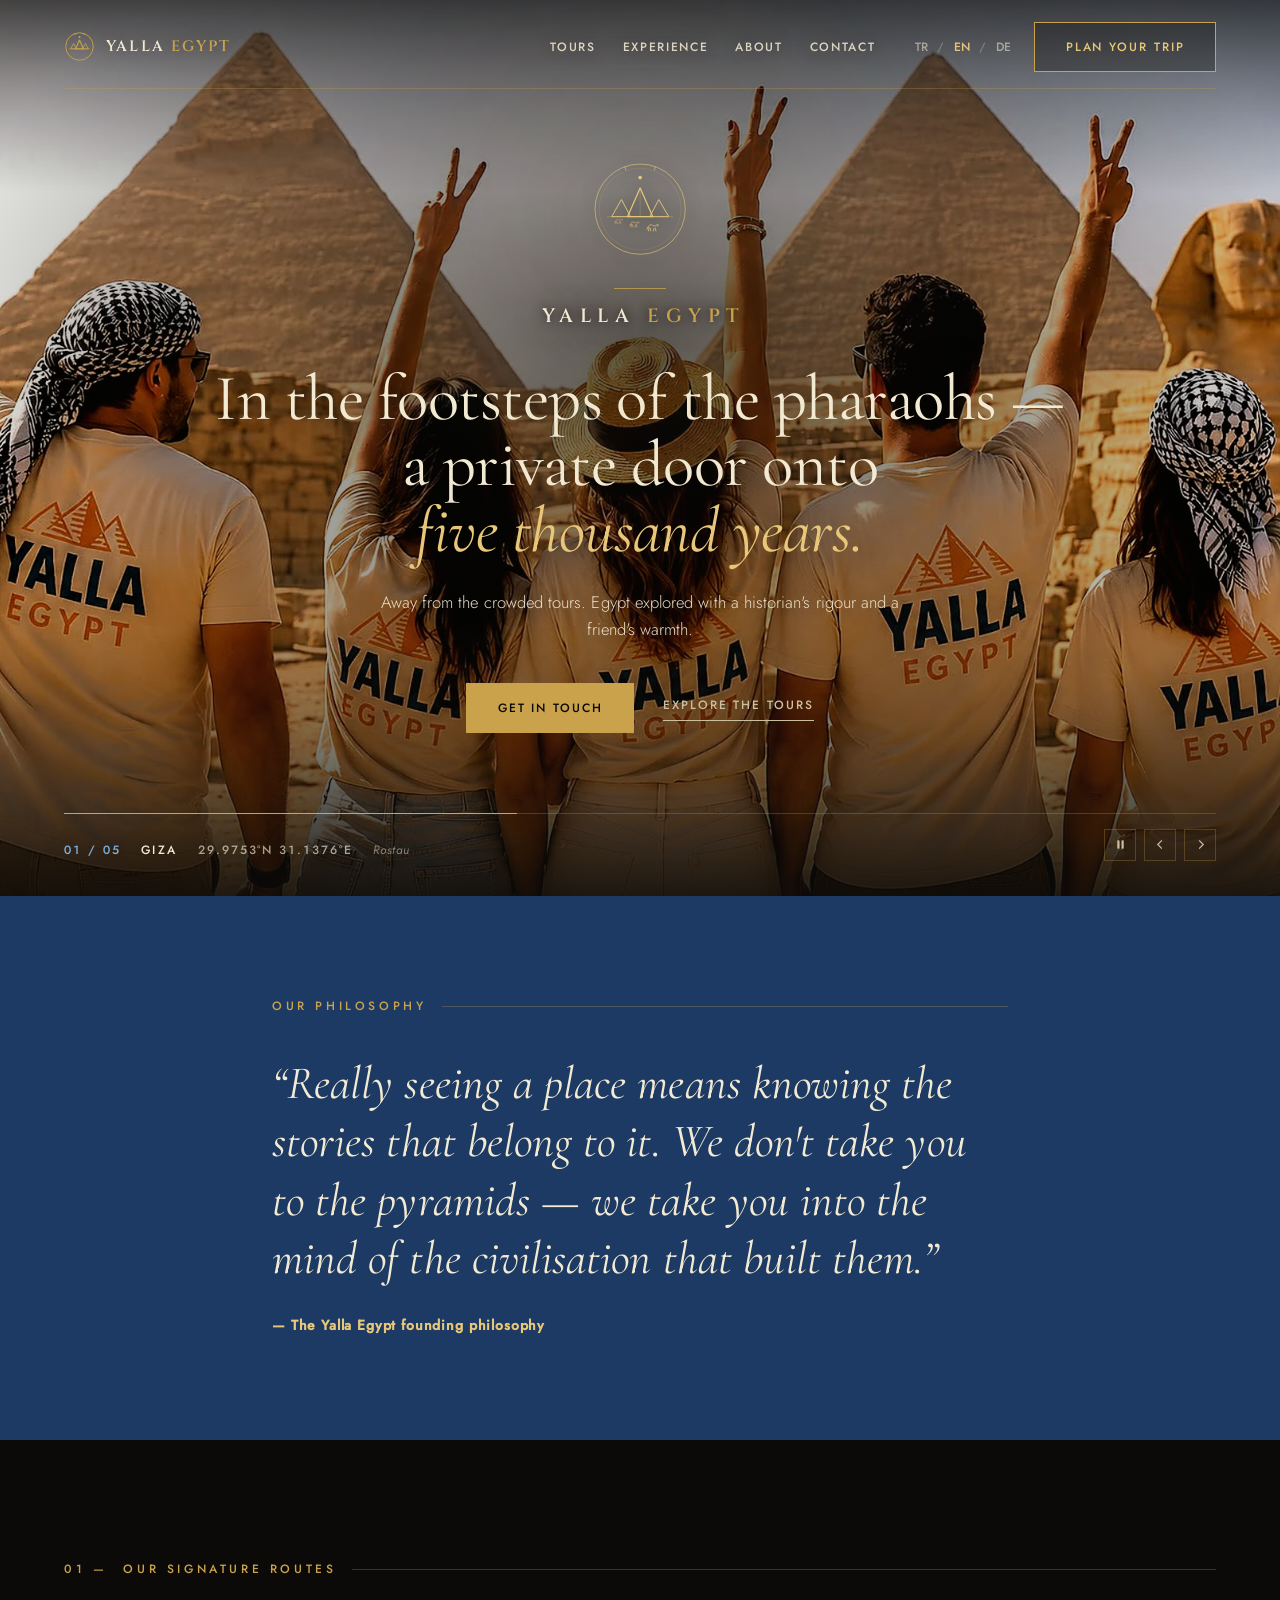
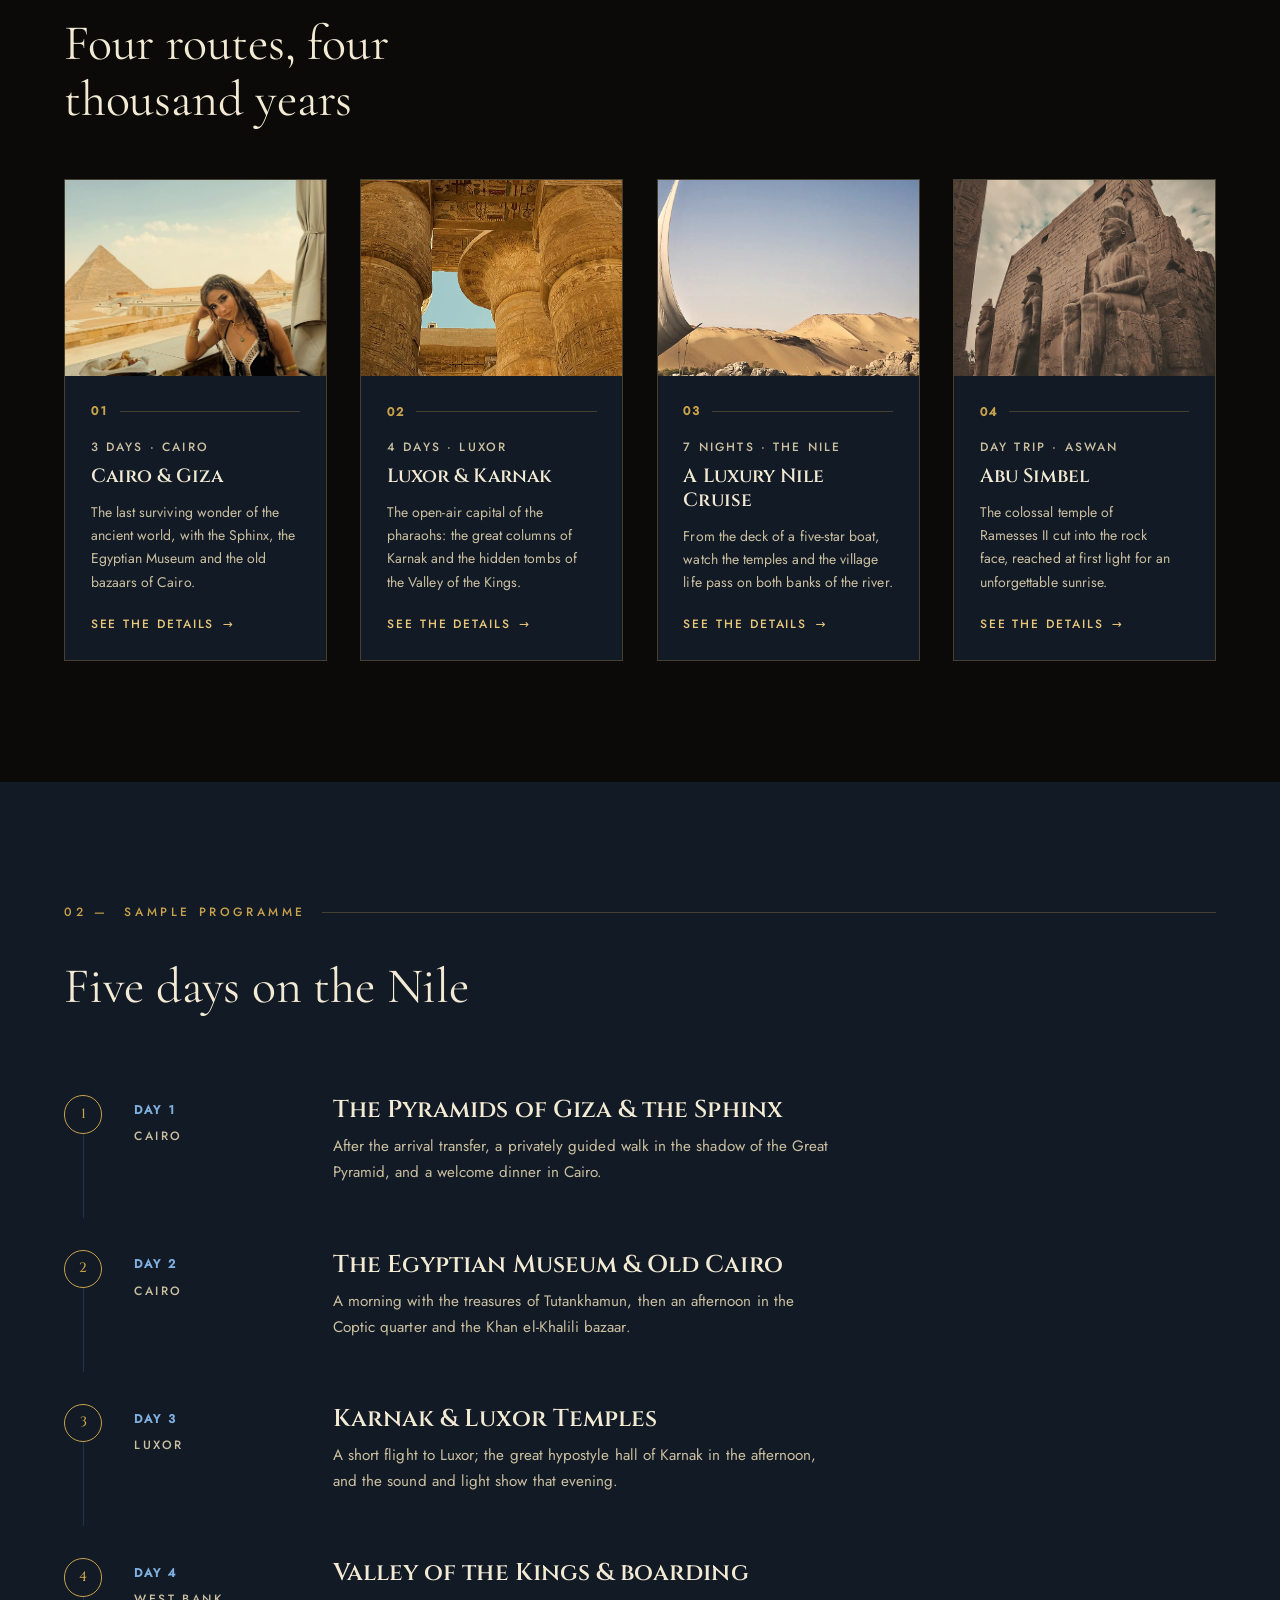
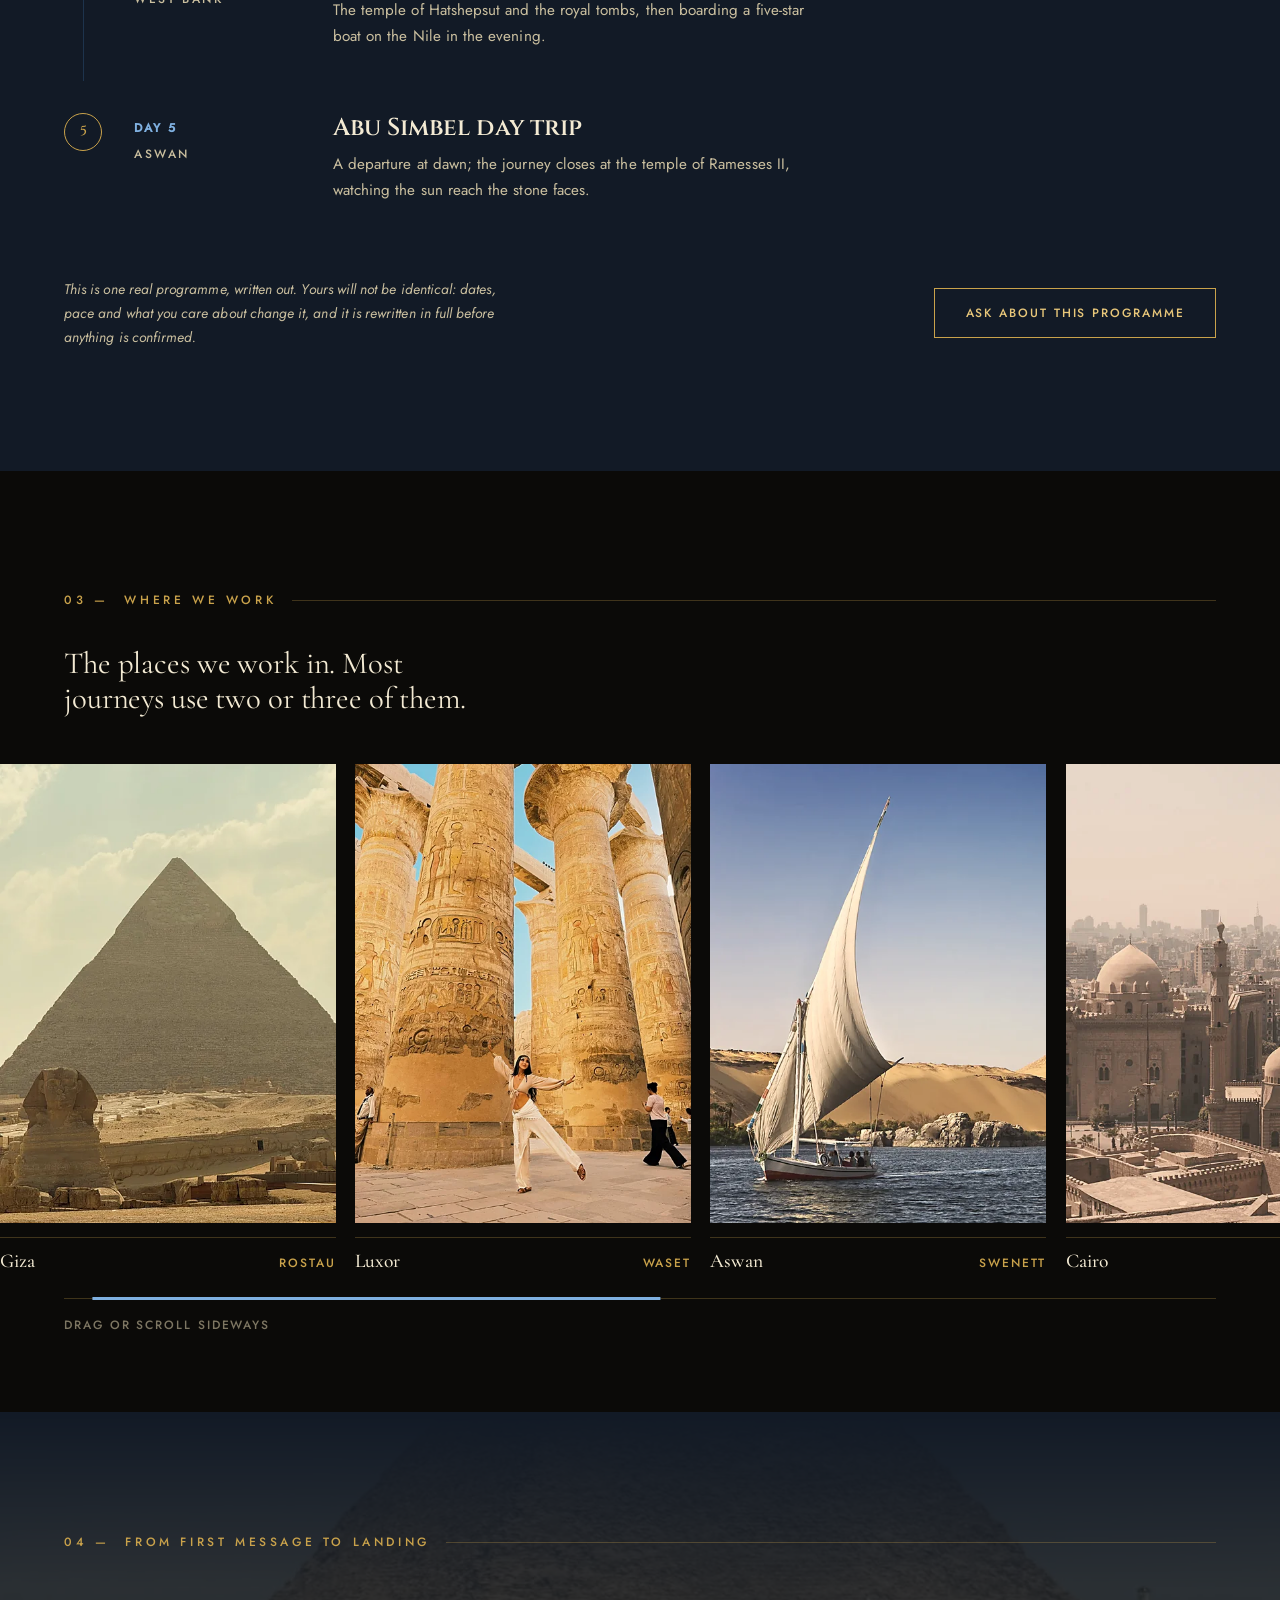
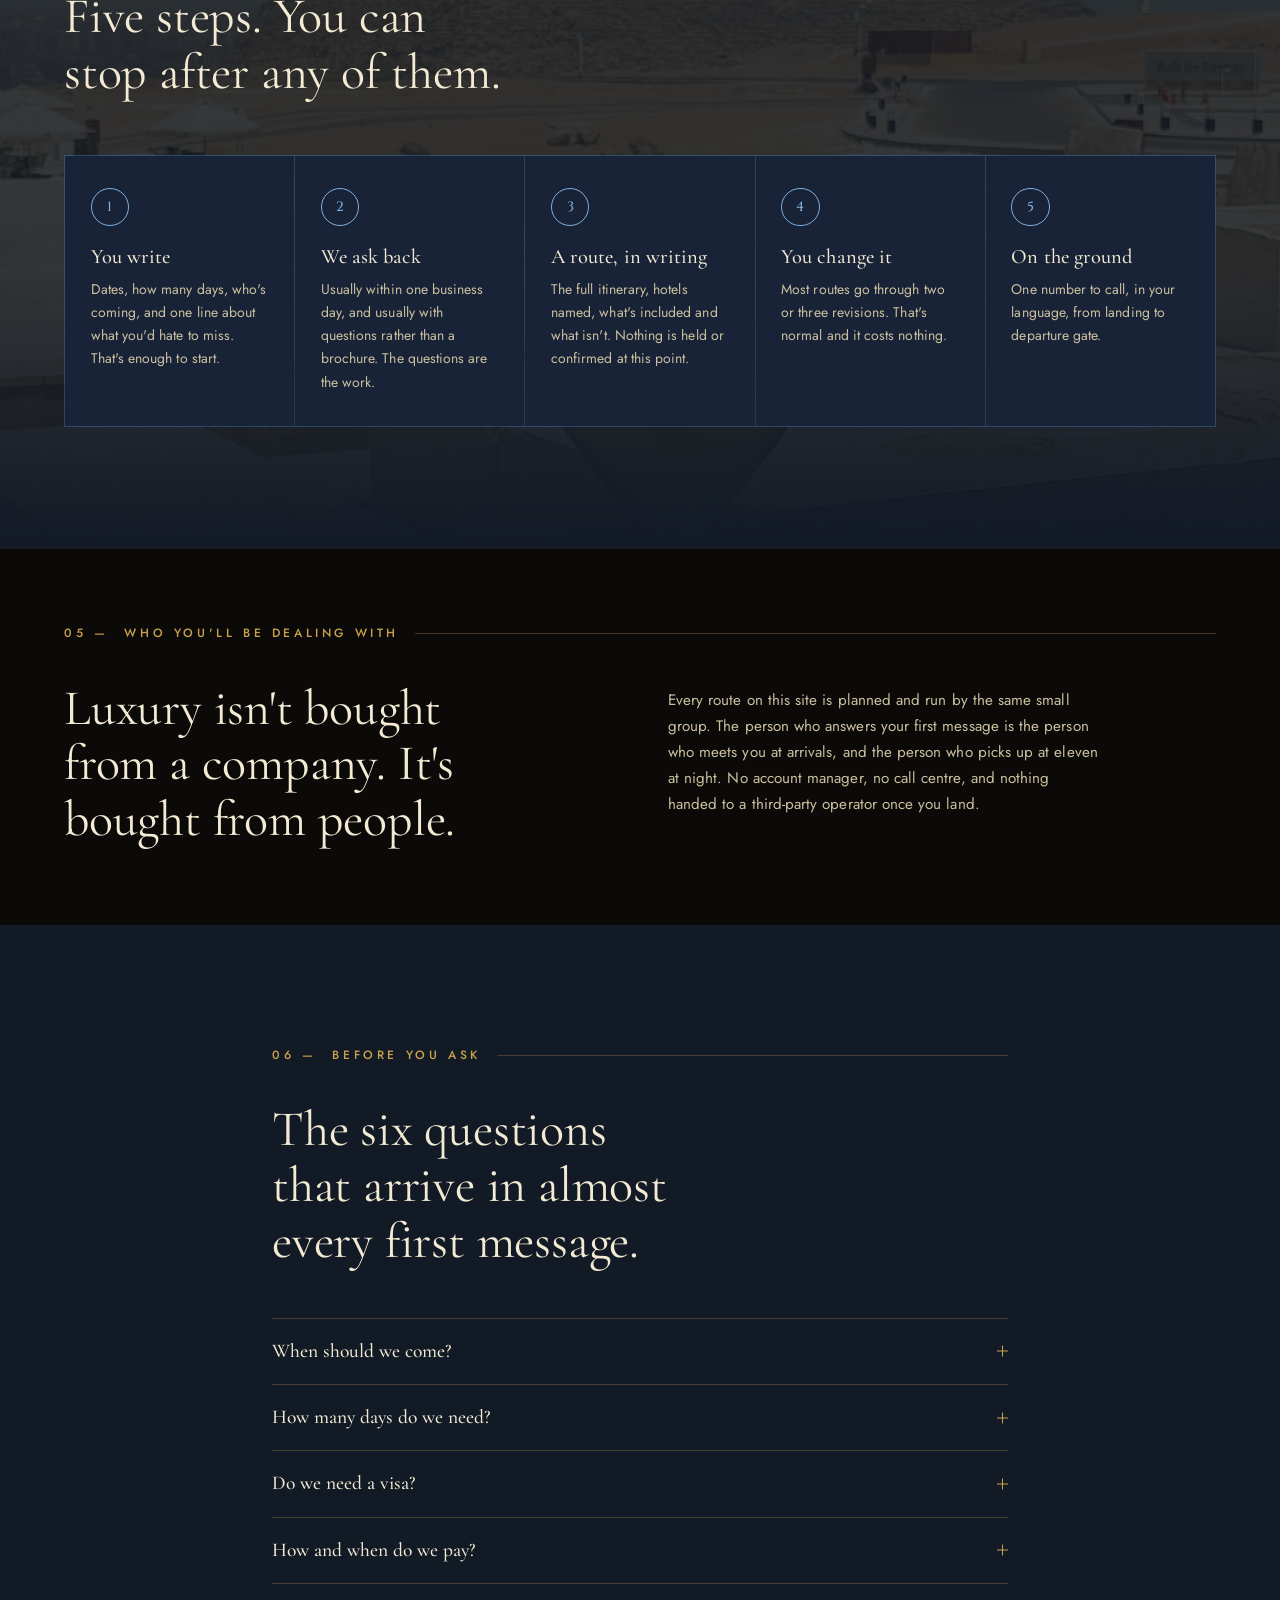
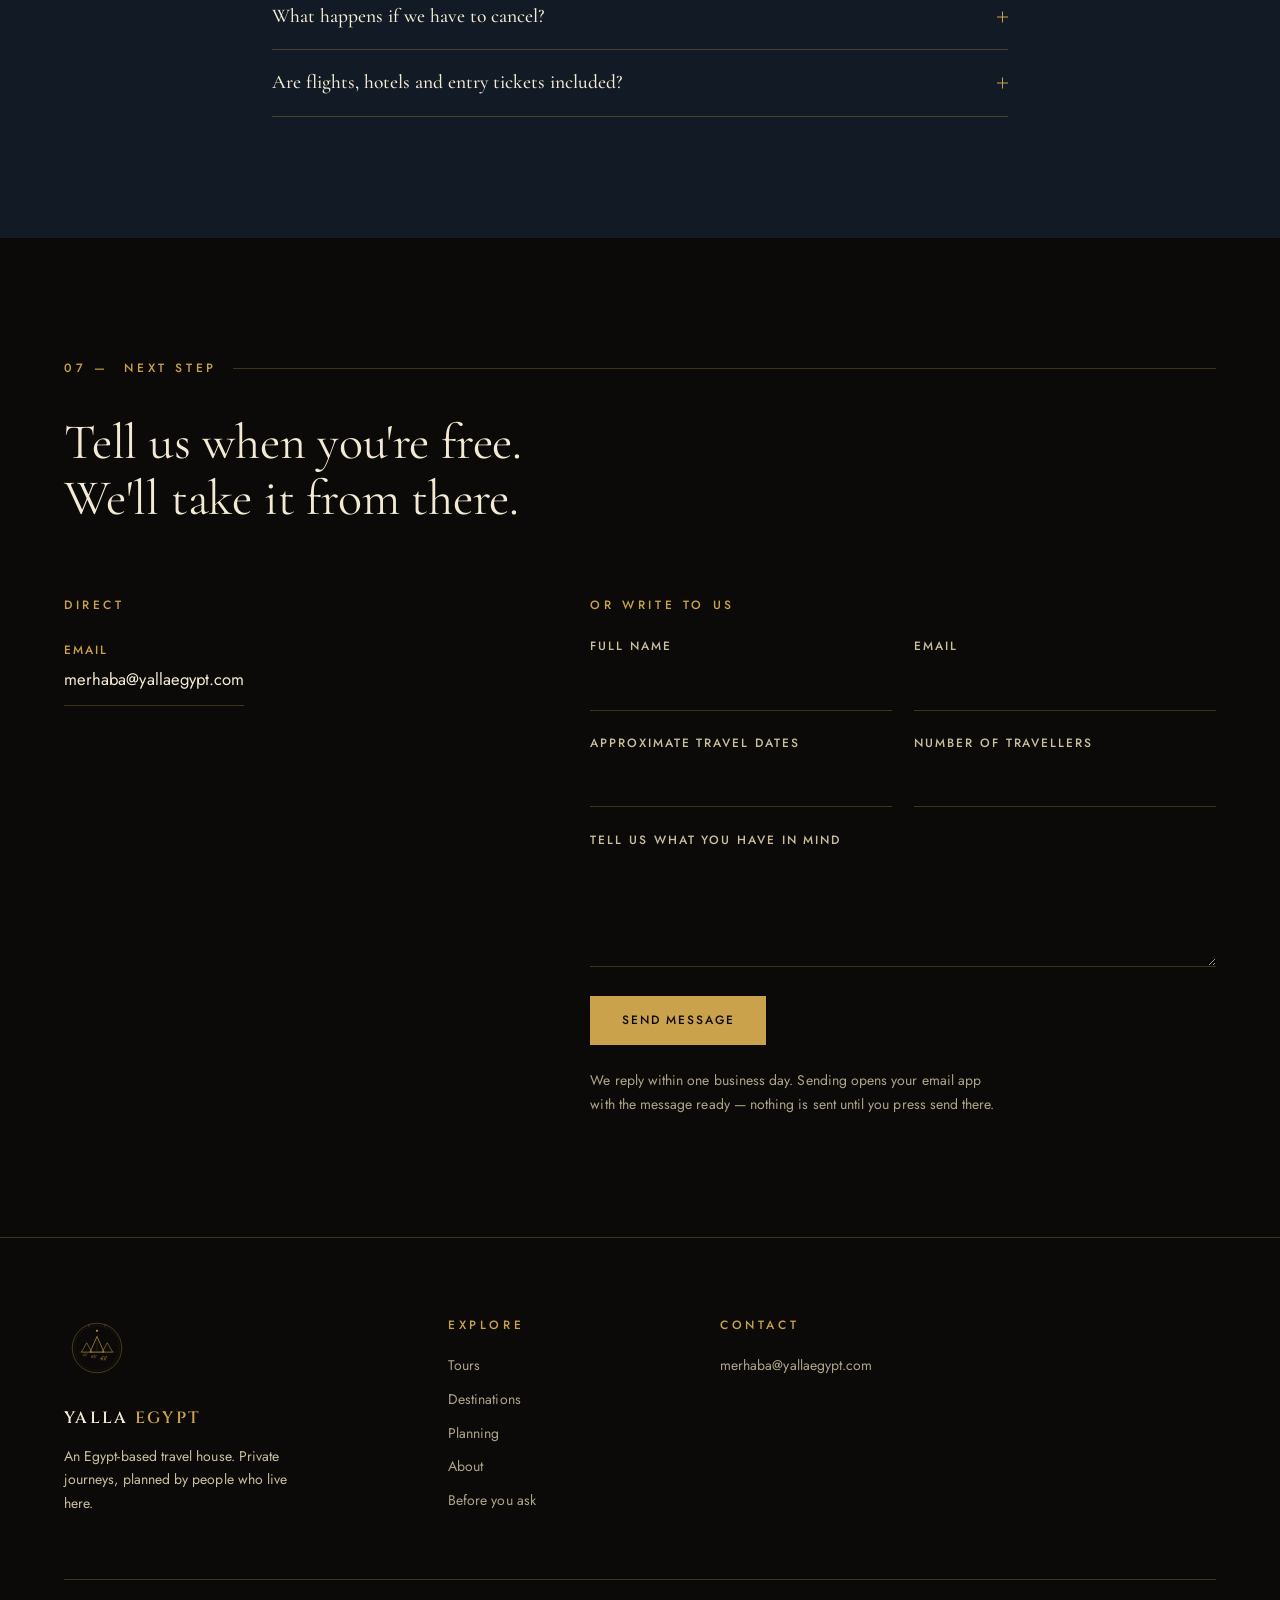
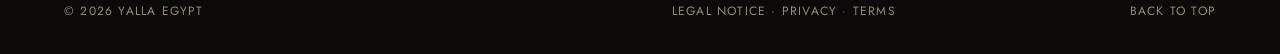
==== index.html @ f1bb05ea "Improve Yalla Egypt site v4.9" ====
<!DOCTYPE html>
<html lang="en" data-ground="dark">
<head>
<meta charset="utf-8">
<meta name="viewport" content="width=device-width, initial-scale=1, viewport-fit=cover">
<meta name="theme-color" content="#0B0A08">
<meta name="robots" content="index, follow, max-image-preview:large, max-snippet:-1, max-video-preview:-1">

<!-- ============================================================
     SEO — managed per page for now. If this moves to a framework,
     this block maps onto generateMetadata() / a <Head> component.
     Per-language <title> and description are swapped at runtime by
     js/main.js (setLang) — see js/i18n.js "meta.title" / "meta.description".
     ============================================================ -->
<title>Yalla Egypt — Private journeys through Egypt</title>
<meta name="description" content="An Egypt-based travel house planning private journeys through the Nile Valley, the Western Desert and the Red Sea coast. Turkish, English and German.">
<link rel="canonical" href="https://yallaegypt.com/">

<meta property="og:type" content="website">
<meta property="og:site_name" content="Yalla Egypt">
<meta property="og:url" content="https://yallaegypt.com/">
<meta property="og:title" content="Yalla Egypt — Private journeys through Egypt">
<meta property="og:description" content="Private journeys through the Nile Valley, the Western Desert and the Red Sea coast.">
<meta property="og:image" content="https://yallaegypt.com/assets/icons/og-image.jpg">
<meta property="og:image:width" content="1200">
<meta property="og:image:height" content="630">
<meta property="og:locale" content="en_US">
<meta property="og:locale:alternate" content="tr_TR">
<meta property="og:locale:alternate" content="de_DE">

<meta name="twitter:card" content="summary_large_image">
<meta name="twitter:title" content="Yalla Egypt — Private journeys through Egypt">
<meta name="twitter:description" content="Private journeys through the Nile Valley, the Western Desert and the Red Sea coast.">
<meta name="twitter:image" content="https://yallaegypt.com/assets/icons/og-image.jpg">

<!-- Client-rendered i18n shares one URL per language via ?lang= —
     hreflang points at URLs that actually resolve, unlike separate
     /en/ /tr/ /de/ paths that do not exist for a single-page site. -->
<link rel="alternate" hreflang="en" href="https://yallaegypt.com/?lang=en">
<link rel="alternate" hreflang="tr" href="https://yallaegypt.com/?lang=tr">
<link rel="alternate" hreflang="de" href="https://yallaegypt.com/?lang=de">
<link rel="alternate" hreflang="x-default" href="https://yallaegypt.com/">

<link rel="icon" type="image/svg+xml" href="assets/icons/favicon.svg">
<link rel="icon" type="image/png" sizes="32x32" href="assets/icons/favicon-32.png">
<link rel="apple-touch-icon" href="assets/icons/apple-touch-icon.png">
<link rel="manifest" href="manifest.json">

<!-- JSON-LD. Company identity fields (legalName, telephone, address,
     licence) are deliberately absent rather than invented — add them
     here and in CONFIG (js/data.js) together, before launch. -->
<script type="application/ld+json">
{
  "@context": "https://schema.org",
  "@type": "TravelAgency",
  "name": "Yalla Egypt",
  "url": "https://yallaegypt.com/",
  "image": "https://yallaegypt.com/assets/icons/og-image.jpg",
  "description": "An Egypt-based travel house planning private journeys through the Nile Valley, the Western Desert and the Red Sea coast.",
  "areaServed": { "@type": "Country", "name": "Egypt" },
  "availableLanguage": ["en", "tr", "de"],
  "makesOffer": [
    { "@type":"Offer", "itemOffered": { "@type":"TouristTrip", "name":"Cairo & Giza",
      "description":"Three days in Cairo: the last surviving wonder of the ancient world, the Sphinx, the Egyptian Museum and the old bazaars." } },
    { "@type":"Offer", "itemOffered": { "@type":"TouristTrip", "name":"Luxor & Karnak",
      "description":"Four days in the open-air capital of the pharaohs: the great columns of Karnak and the tombs of the Valley of the Kings." } },
    { "@type":"Offer", "itemOffered": { "@type":"TouristTrip", "name":"A Luxury Nile Cruise",
      "description":"Seven nights aboard a five-star boat, watching the temples and village life pass on both banks of the river.",
      "itinerary": { "@type":"ItemList", "numberOfItems": 5, "itemListElement": [
        { "@type":"ListItem", "position":1, "item":{ "@type":"LandmarksOrHistoricalBuildings", "name":"Pyramids of Giza & the Sphinx" } },
        { "@type":"ListItem", "position":2, "item":{ "@type":"LandmarksOrHistoricalBuildings", "name":"The Egyptian Museum & Old Cairo" } },
        { "@type":"ListItem", "position":3, "item":{ "@type":"LandmarksOrHistoricalBuildings", "name":"Karnak & Luxor Temples" } },
        { "@type":"ListItem", "position":4, "item":{ "@type":"LandmarksOrHistoricalBuildings", "name":"Valley of the Kings" } },
        { "@type":"ListItem", "position":5, "item":{ "@type":"LandmarksOrHistoricalBuildings", "name":"Abu Simbel" } }
      ] } } },
    { "@type":"Offer", "itemOffered": { "@type":"TouristTrip", "name":"Abu Simbel",
      "description":"A day trip from Aswan to the colossal rock-cut temple of Ramesses II, reached at first light for the sunrise." } }
  ]
}
</script>

<!-- LCP element: first hero still, both widths so the browser can choose.
     The optional hero video (js/data.js HERO_VIDEO) loads after this
     and never becomes the LCP candidate. -->
<link rel="preload" as="image"
      href="assets/images/hero/giza-1-2000.webp"
      imagesrcset="assets/images/hero/giza-1-1200.webp 1200w, assets/images/hero/giza-1-2000.webp 2000w"
      imagesizes="100vw" fetchpriority="high">

<link rel="preload" as="font" type="font/woff2" href="assets/fonts/jost-latin.woff2" crossorigin>
<link rel="preload" as="font" type="font/woff2" href="assets/fonts/cinzel-latin.woff2" crossorigin>

<!-- Scroll reveals start hidden. Gate that on JS being available so
     the page is never blank for a reader without it. -->
<script>document.documentElement.classList.add("js");</script>

<link rel="stylesheet" href="css/fonts.css">
<link rel="stylesheet" href="css/styles.css">
</head>

<body>
<a class="skip" href="#main" data-i18n="skip">Skip to content</a>
<span id="live" class="sr-only" role="status" aria-live="polite"></span>

<!-- ============================================================
     BRAND MARKS
     Transcribed from design/yalla-egypt-logo-3.pdf. Both inherit
     currentColor, so the same mark works on dark and light grounds
     without a second file.

     #ye-mark          full medallion, for 64px and up
     #ye-mark-compact  the design audit's requested compact brand —
                       no camels, no inner ring, heavier strokes, so
                       it survives at navigation and favicon scale

     When the designer delivers the final horizontal lockup, replace
     the two <symbol> bodies here and nothing else changes.
     ============================================================ -->
<svg width="0" height="0" aria-hidden="true" focusable="false" style="position:absolute">
  <defs>
    <g id="ye-camel" fill="none" stroke-linecap="round" stroke-linejoin="round">
      <path d="M4,20 C8,8 17,4 24,10 C30,14 34,9 37,13 C39,9 43,5 47,7 L49,10 L45,13"/>
      <path d="M9,20 L7,33"/><path d="M14,21 L17,33"/>
      <path d="M30,22 L28,33"/><path d="M35,21 L38,33"/>
      <path d="M4,20 L1,26"/>
    </g>

    <!-- The hand that pushes the mark. A silhouette, not an
         illustration: near-black against bright footage, on screen
         for 1.3s, which is how a real plate would read. Built from
         overlapping capsules — palm, thumb, four fingers, wrist —
         so the union is a single clean form at any scale.

         The wrist deliberately runs past the bottom of the viewBox:
         the arm continues out of frame.

         To swap in filmed footage instead, set OPENING.handPlate in
         js/data.js. Nothing here has to change. -->
    <!-- The forearm has to leave the frame, but a solid bar running
         the full height of the screen reads as a column, not an arm.
         This fades it out below the wrist the way falloff would. -->
    <linearGradient id="ye-hand-fade" gradientUnits="userSpaceOnUse" x1="0" y1="270" x2="0" y2="560">
      <stop offset="0" stop-color="#fff"/>
      <stop offset="1" stop-color="#fff" stop-opacity="0"/>
    </linearGradient>
    <mask id="ye-hand-mask" maskUnits="userSpaceOnUse" x="-80" y="-60" width="480" height="1040">
      <rect x="-80" y="-60" width="480" height="1040" fill="url(#ye-hand-fade)"/>
    </mask>

    <g id="ye-hand">
      <!-- Forearm. It runs far past the bottom of the viewBox on
           purpose — the svg is overflow:visible, so the arm carries
           on out of the frame instead of ending in a stump. -->
      <rect x="122" y="228" width="74"  height="560" rx="32"   transform="rotate(9 159 290)"/>
      <!-- back of the hand -->
      <rect x="108" y="148" width="100" height="102" rx="34"/>
      <!-- Thumb: pivoted from inside the palm and swung well out.
           Its angle is the one thing that stops a hand reading as
           a mitten, and its base has to overlap the palm or the
           silhouette breaks into two shapes. -->
      <rect x="84"  y="162" width="27"  height="88"  rx="13.5" transform="rotate(-38 128 218)"/>
      <!-- Four fingers, about as long as the palm, splayed and
           separated. Uniform parallel fingers read as a glove. -->
      <rect x="110" y="66"  width="23"  height="109" rx="11.5" transform="rotate(-12 121 175)"/>
      <rect x="137" y="52"  width="24"  height="123" rx="12"   transform="rotate(-3 149 175)"/>
      <rect x="165" y="62"  width="23"  height="113" rx="11.5" transform="rotate(7 176 175)"/>
      <rect x="191" y="88"  width="20"  height="87"  rx="10"   transform="rotate(17 201 175)"/>
    </g>

    <!-- The two front fingers, a second time. These are drawn again
         in .hero-gesture--fore, which sits after .hero-lockup in the
         DOM and therefore paints over the mark — so for the first
         600ms of the opening two fingers cross the face of the
         medallion and the hand reads as holding it rather than
         standing behind it. Occlusion is the only depth cue that
         says "in front of" without ambiguity.

         Identical geometry to the originals above, deliberately:
         these are duplicates registered exactly over them. When
         ye-fingers-release fades this group at the push, the hand
         does not lose two fingers — the originals are still in the
         back layer — it simply stops occluding, which is what has
         to happen before the mark flies past the screen plane.

         Body only, no rim: the rim in the back layer already draws
         these two fingers, and a second pass would composite the
         gold twice and brighten just this pair. -->
    <g id="ye-hand-fore">
      <rect x="110" y="66"  width="23"  height="147" rx="11.5" transform="rotate(-12 121 175)"/>
      <rect x="137" y="52"  width="24"  height="161" rx="12"   transform="rotate(-3 149 175)"/>
    </g>

    <symbol id="ye-mark" viewBox="0 0 400 400">
      <g fill="none" stroke="currentColor">
        <circle cx="200" cy="200" r="150" stroke-width="2"/>
        <circle cx="200" cy="200" r="136" stroke-width="1" opacity=".4"/>
        <path d="M251.3 59 247.2 70.3M148.7 59 152.8 70.3" stroke-width="2"/>
      </g>
      <circle cx="200" cy="95" r="6" fill="currentColor"/>
      <g fill="none" stroke="currentColor" stroke-linejoin="round">
        <path d="M138 168 105 225h63z" stroke-width="3"/>
        <path d="M200 130 158 225h84z" stroke-width="4"/>
        <path d="M262 168 232 225h63z" stroke-width="3"/>
        <path d="M200 130v95" stroke-width="1.5" opacity=".5"/>
        <path d="M90 225h220" stroke-width="1.5" opacity=".6"/>
      </g>
      <use href="#ye-camel" transform="translate(115,230) scale(.55)" stroke="currentColor" stroke-width="3" opacity=".75"/>
      <use href="#ye-camel" transform="translate(165,238) scale(.65)" stroke="currentColor" stroke-width="3" opacity=".9"/>
      <use href="#ye-camel" transform="translate(222,246) scale(.8)"  stroke="currentColor" stroke-width="3"/>
    </symbol>

    <symbol id="ye-mark-compact" viewBox="0 0 64 64">
      <g fill="none" stroke="currentColor" stroke-linejoin="round">
        <circle cx="32" cy="32" r="28.4" stroke-width="1.9"/>
        <path d="M41.8 5.4 41 7.6M22.2 5.4 23 7.6" stroke-width="1.9" stroke-linecap="round"/>
        <path d="M19.9 25.9 13.9 36.8h12z"  stroke-width="1.7"/>
        <path d="M32 18.6 24 36.8h16z"      stroke-width="2.3"/>
        <path d="M44.1 25.9 38.1 36.8h12z"  stroke-width="1.7"/>
        <path d="M11.4 36.8h41.2" stroke-width="1.4" stroke-linecap="round" opacity=".7"/>
      </g>
      <circle cx="32" cy="12.4" r="2.1" fill="currentColor"/>
    </symbol>
  </defs>
</svg>

<!-- ===================== NAVIGATION ===================== -->
<header class="nav" id="nav">
  <div class="nav-in">
    <a class="brand" href="#" data-i18n-aria="nav.home" aria-label="Yalla Egypt — home">
      <svg class="brand-mark" viewBox="0 0 64 64" aria-hidden="true" focusable="false"><use href="#ye-mark-compact"/></svg>
      <span class="brand-text"><span class="brand-yalla">Yalla</span> <span class="brand-egypt">Egypt</span></span>
    </a>

    <nav class="nav-links" aria-label="Primary">
      <a href="#journeys"  data-i18n="nav.journeys">Tours</a>
      <a href="#itinerary" data-i18n="nav.experience">Experience</a>
      <a href="#about"     data-i18n="nav.about">About</a>
      <a href="#contact"   data-i18n="nav.contact">Contact</a>
    </nav>

    <div class="nav-right">
      <div class="lang" role="group" aria-label="Language">
        <button data-lang="tr" type="button">TR</button><i aria-hidden="true">/</i>
        <button data-lang="en" type="button" aria-current="true">EN</button><i aria-hidden="true">/</i>
        <button data-lang="de" type="button">DE</button>
      </div>
      <a class="btn btn--line nav-cta" href="#contact" data-i18n="nav.cta">Plan your trip</a>
      <button class="burger" id="burger" type="button" aria-expanded="false" aria-controls="mmenu"
              data-i18n-aria="nav.menu" aria-label="Open menu"><i></i><i></i><i></i></button>
    </div>
  </div>
</header>

<!-- ===================== MOBILE MENU ===================== -->
<div class="mmenu" id="mmenu" hidden>
  <nav class="mmenu-nav" aria-label="Mobile">
    <a href="#journeys"  data-i18n="nav.journeys">Tours</a>
    <a href="#itinerary" data-i18n="nav.experience">Experience</a>
    <a href="#about"     data-i18n="nav.about">About</a>
    <a href="#contact"   data-i18n="nav.contact">Contact</a>
  </nav>
  <div class="mmenu-foot">
    <div class="lang" role="group" aria-label="Language">
      <button data-lang="tr" type="button">TR</button><i aria-hidden="true">/</i>
      <button data-lang="en" type="button" aria-current="true">EN</button><i aria-hidden="true">/</i>
      <button data-lang="de" type="button">DE</button>
    </div>
    <a class="btn btn--gold" href="#contact" data-i18n="nav.cta">Plan your trip</a>
  </div>
</div>

<main id="main">

<!-- ===================== HERO =====================
     Three stacked layers, deliberately independent so the client
     can supply the film in either of the two workflows discussed:

       LAYER 1  footage   .hero-stage (stills) + .hero-video-slot
                          The stills are the LCP element, the video
                          poster, and the permanent fallback. The
                          film never blocks first paint.
       LAYER 2  gesture   .hero-gesture (back: palm, thumb, all four
                          fingers, forearm) and .hero-gesture--fore
                          (the two front fingers again, over the
                          mark). The mark sits between them, which
                          is what makes the hand read as holding it
                          rather than standing behind it. Separate
                          from the footage, so a background-only
                          film still gets the throw. If the
                          delivered film already has the hand and
                          mark composited in, set
                          OPENING.enabled = false and neither layer
                          renders.
       LAYER 3  interface .hero-lockup, headline, CTAs, field record.
                          Always readable, whatever layer 1 is doing.

     See js/data.js (HERO_VIDEO, OPENING) and assets/videos/README.txt.
     ================================================================ -->
<section class="hero" id="hero" data-ground="dark" aria-labelledby="hero-h">

  <!-- LAYER 1 — footage -->
  <div class="hero-stage" id="stage" aria-hidden="true"></div>
  <div class="hero-video-slot" id="hero-video-slot" aria-hidden="true"></div>
  <div class="hero-veil" aria-hidden="true"></div>
  <!-- Opening dim: black over the footage that lifts as the mark
       lands. Sits at opacity 0 unless the opening is actually
       running, so it costs nothing without JS. -->
  <div class="hero-dim" aria-hidden="true"></div>

  <div class="hero-in">
    <div class="hero-mid">

      <div class="hero-brand">
        <!-- LAYER 2 — the throw. Anchored to the mark rather than to
             the viewport, so the hand meets the logo at every size. -->
        <span class="hero-bloom" aria-hidden="true"></span>
        <div class="hero-gesture" id="hero-gesture" aria-hidden="true">
          <svg class="hero-hand" viewBox="0 0 320 360" focusable="false">
            <g mask="url(#ye-hand-mask)">
              <use href="#ye-hand" class="hand-rim"/>
              <use href="#ye-hand" class="hand-body"/>
            </g>
          </svg>
        </div>

        <!-- The thrown object. Its resting state is the CSS default,
             so with no JS, reduced motion, or a skipped opening it is
             simply here, in place, at full quality. -->
        <div class="hero-lockup" id="hero-lockup">
          <svg class="hero-mark" viewBox="0 0 400 400" aria-hidden="true" focusable="false"><use href="#ye-mark"/></svg>
          <span class="rule-gold hero-rule" aria-hidden="true"></span>
          <p class="hero-wordmark"><span class="brand-yalla">Yalla</span> <span class="brand-egypt">Egypt</span></p>
        </div>

        <!-- LAYER 2b — the same hand's two front fingers, painted
             over the mark. Must stay AFTER .hero-lockup: the DOM
             order is the whole mechanism. Same class, same size,
             same animation and the same timing as the back layer,
             so the duplicates sit exactly over their originals;
             only ye-fingers-release is extra, and it lets go at
             the push. Inert at rest like the back layer. -->
        <div class="hero-gesture hero-gesture--fore" id="hero-gesture-fore" aria-hidden="true">
          <svg class="hero-hand" viewBox="0 0 320 360" focusable="false">
            <use href="#ye-hand-fore" class="hand-body"/>
          </svg>
        </div>
      </div>

      <h1 id="hero-h" class="hero-h" data-i18n="hero.h" data-i18n-html>In the footsteps of the pharaohs —<br>a private door onto<br><em>five thousand years.</em></h1>
      <p class="hero-sub" data-i18n="hero.sub">Away from the crowded tours. Egypt explored with a historian's rigour and a friend's warmth.</p>
      <div class="hero-cta">
        <a class="btn btn--gold" href="#contact" data-i18n="hero.cta1">Get in touch</a>
        <a class="link-quiet" href="#journeys" data-i18n="hero.cta2">Explore the tours</a>
      </div>
    </div>

    <!-- Field record — position, coordinates and pharaonic name
         update with every still. With a film running it carries the
         film's own caption, and the control pauses the film instead
         (WCAG 2.2.2: auto-playing motion needs a stop). -->
    <div class="record">
      <span class="record-prog" id="prog" aria-hidden="true"></span>
      <div class="record-l">
        <span class="record-idx"  id="a-idx">01 / 05</span>
        <span class="record-name" id="a-name">Giza</span>
        <span class="record-geo"  id="a-geo">29.9753°N 31.1376°E</span>
        <span class="record-old"  id="a-old">Rostau</span>
      </div>
      <div class="record-r">
        <button class="ctl" id="hero-toggle" type="button" aria-pressed="false" data-i18n-aria="hero.pause" aria-label="Pause slideshow">
          <svg class="i-pause" viewBox="0 0 12 12" fill="currentColor" aria-hidden="true"><rect x="2.5" y="1.5" width="2.4" height="9"/><rect x="7.1" y="1.5" width="2.4" height="9"/></svg>
          <svg class="i-play"  viewBox="0 0 12 12" fill="currentColor" aria-hidden="true"><path d="M3 1.8v8.4l7-4.2-7-4.2Z"/></svg>
        </button>
        <button class="ctl" id="prev" type="button" data-i18n-aria="hero.prev" aria-label="Previous image"><svg viewBox="0 0 12 12" fill="none" stroke="currentColor" stroke-width="1.3" aria-hidden="true"><path d="M7.5 1.5 3 6l4.5 4.5"/></svg></button>
        <button class="ctl" id="next" type="button" data-i18n-aria="hero.next" aria-label="Next image"><svg viewBox="0 0 12 12" fill="none" stroke="currentColor" stroke-width="1.3" aria-hidden="true"><path d="M4.5 1.5 9 6l-4.5 4.5"/></svg></button>
      </div>
    </div>
  </div>
</section>

<!-- ===================== PHILOSOPHY ===================== -->
<!-- Deliberately unnumbered. The numbered sections are the argument
     in sequence; this is the premise underneath all of them, and it
     is the only place on the page that says why the company exists.
     It therefore comes before anything the company sells. -->
<section class="sec sec--blue philosophy" id="philosophy" data-ground="dark" aria-labelledby="phil-h">
  <div class="wrap">
    <h2 id="phil-h" class="sr-only" data-i18n="phil.eye">Our philosophy</h2>
    <p class="eyebrow"><span data-i18n="phil.eye">Our philosophy</span></p>

    <!-- The quotation marks are decorative punctuation drawn by CSS,
         not characters in the translated string: a typographic quote
         differs per language, and baking one into the copy would put
         the wrong mark in front of two of the three. -->
    <figure class="pull pull--hero rv">
      <blockquote data-i18n="phil.quote">Really seeing a place means knowing the stories that belong to it. We don't take you to the pyramids — we take you into the mind of the civilisation that built them.</blockquote>
      <figcaption data-i18n="phil.who">— The Yalla Egypt founding philosophy</figcaption>
    </figure>
  </div>
</section>

<!-- ===================== TOURS ===================== -->
<section class="sec sec--paper" id="journeys" data-ground="dark" aria-labelledby="s2-h">
  <div class="wrap">
    <p class="eyebrow" data-secnum><span data-i18n="s2.eye">Our signature routes</span></p>
    <h2 id="s2-h" class="lead rv" data-i18n="s2.lead">Four routes, four thousand years</h2>
    <div id="journeys-list" class="tours"></div>
  </div>
</section>

<!-- ===================== SAMPLE PROGRAMME ===================== -->
<!-- The only section that shows the work rather than describing it.
     Rendered from ITINERARY in js/data.js, which is pinned by tourId
     to the Nile cruise in TOURS so the two cannot drift. -->
<section class="sec sec--paper-deep itin-sec" id="itinerary" data-ground="dark" aria-labelledby="s3b-h">
  <div class="wrap">
    <p class="eyebrow" data-secnum><span data-i18n="s3b.eye">Sample programme</span></p>
    <h2 id="s3b-h" class="lead rv" data-i18n="s3b.lead">Five days on the Nile</h2>
    <ol class="itin" id="itin"></ol>
    <div class="itin-foot">
      <p class="itin-note rv" id="itin-note"></p>
      <a class="btn btn--line" href="#contact-form" id="itin-cta" data-i18n="s3b.cta">Ask about this programme</a>
    </div>
  </div>
</section>

<!-- ===================== DESTINATIONS ===================== -->
<section class="sec sec--dark sec--strip" id="destinations" data-ground="dark" aria-labelledby="s3-h">
  <div class="wrap">
    <p class="eyebrow" data-secnum><span data-i18n="s3.eye">Where we work</span></p>
    <h2 id="s3-h" class="lead lead--sm rv" data-i18n="s3.lead">The places we work in. Most journeys use two or three of them.</h2>
  </div>
  <div class="strip" id="strip"></div>
  <div class="wrap">
    <div class="strip-bar"><i id="strip-bar-i"></i></div>
    <p class="strip-hint" data-i18n="s3.hint">Drag or scroll sideways</p>
  </div>
</section>

<!-- ===================== PLANNING ===================== -->
<section class="sec sec--blue sec--plate" id="planning" data-ground="dark" aria-labelledby="s5-h">
  <div class="wrap">
    <p class="eyebrow" data-secnum><span data-i18n="s5.eye">From first message to landing</span></p>
    <h2 id="s5-h" class="lead rv" data-i18n="s5.lead">Five steps. You can stop after any of them.</h2>
    <ol class="steps" id="steps"></ol>
  </div>
</section>

<!-- ===================== TESTIMONIALS ===================== -->
<section class="sec sec--paper-deep sec--short" id="reviews" data-ground="dark" aria-labelledby="s6-h">
  <div class="wrap">
    <p class="eyebrow" data-secnum><span data-i18n="s6.eye">In their words</span></p>
    <h2 id="s6-h" class="lead lead--sm rv" data-i18n="s6.lead">What people said afterwards.</h2>
  </div>
  <div id="mq-rows"></div>
  <div class="wrap mq-foot">
    <p class="flag" id="demo-flag" data-i18n="s6.demo">Demo content — replace via js/data.js</p>
    <button id="mq-toggle" class="ctl-text" type="button" aria-pressed="false">
      <svg width="9" height="9" viewBox="0 0 10 10" fill="currentColor" aria-hidden="true"><rect x="1" width="3" height="10"/><rect x="6" width="3" height="10"/></svg>
      <span class="mq-toggle-label">Pause testimonials</span>
    </button>
  </div>
</section>

<!-- ===================== ABOUT ===================== -->
<section class="sec sec--paper sec--short" id="about" data-ground="dark" aria-labelledby="s7-h">
  <div class="wrap">
    <p class="eyebrow" data-secnum><span data-i18n="s7.eye">Who you'll be dealing with</span></p>
    <div class="split">
      <h2 id="s7-h" class="lead rv" data-i18n="s7.lead">Luxury isn't bought from a company. It's bought from people.</h2>
      <div class="split-body">
        <p class="rv" data-i18n="s7.body">Every route on this site is planned and run by the same small group.</p>
      </div>
    </div>

    <!-- Operator facts. Rendered from CONFIG only when CONFIG has
         them; an empty licence field prints nothing at all rather
         than "Licence: TBC", which reads to a customer as a company
         without a licence. See js/main.js renderCredentials. -->
    <dl class="creds" id="creds"></dl>
  </div>
</section>

<!-- ===================== FAQ ===================== -->
<section class="sec sec--paper-deep sec--narrow" id="faq" data-ground="dark" aria-labelledby="s8-h">
  <div class="wrap">
    <p class="eyebrow" data-secnum><span data-i18n="s8.eye">Before you ask</span></p>
    <h2 id="s8-h" class="lead rv" data-i18n="s8.lead">The six questions that arrive in almost every first message.</h2>
    <div class="faq" id="faq-list"></div>
  </div>
</section>

<!-- ===================== CONTACT ===================== -->
<section class="sec sec--dark contact" id="contact" data-ground="dark" aria-labelledby="s9-h">
  <div class="wrap">
    <p class="eyebrow" data-secnum><span data-i18n="s9.eye">Next step</span></p>
    <h2 id="s9-h" class="lead rv" data-i18n="s9.q">Tell us when you're free. We'll take it from there.</h2>

    <div class="contact-grid">
      <div class="contact-direct">
        <p class="eyebrow eyebrow--plain"><span data-i18n="contact.direct.eye">Direct</span></p>
        <ul id="direct-list"></ul>
      </div>

      <form id="contact-form" class="cform" novalidate>
        <p class="eyebrow eyebrow--plain"><span data-i18n="contact.form.eye">Or write to us</span></p>
        <p class="cform-about" id="cform-about" hidden></p>
        <div class="cform-row">
          <div class="field">
            <label for="cf-name" data-i18n="contact.form.name">Full name</label>
            <input id="cf-name" name="name" type="text" autocomplete="name" required>
          </div>
          <div class="field">
            <label for="cf-email" data-i18n="contact.form.email">Email</label>
            <input id="cf-email" name="email" type="email" autocomplete="email" required>
          </div>
        </div>
        <div class="cform-row">
          <div class="field">
            <label for="cf-dates" data-i18n="contact.form.dates">Approximate travel dates</label>
            <input id="cf-dates" name="dates" type="text" autocomplete="off">
          </div>
          <div class="field">
            <label for="cf-people" data-i18n="contact.form.people">Number of travellers</label>
            <input id="cf-people" name="people" type="number" min="1" step="1" inputmode="numeric">
          </div>
        </div>
        <div class="field">
          <label for="cf-message" data-i18n="contact.form.message">Tell us what you have in mind</label>
          <textarea id="cf-message" name="message" rows="4"></textarea>
        </div>
        <button class="btn btn--gold cform-submit" type="submit" data-i18n="contact.form.submit">Send message</button>
        <p class="cform-note" data-i18n="contact.form.note">We reply within one business day. Sending opens your email app with the message ready — nothing is sent until you press send there.</p>

        <!-- Post-submit state. The form hands the message to the
             visitor's mail client, which reports nothing back and on
             a machine with no mail client does nothing at all — so
             the outcome is stated here, with the address repeated as
             the route that works either way. tabindex="-1" so focus
             can land here when the fields are hidden. -->
        <div class="cform-sent" id="cform-sent" role="status" tabindex="-1" hidden>
          <p class="cform-sent-h" data-i18n="contact.form.sentH">Your email is ready to send.</p>
          <p class="cform-sent-p">
            <span data-i18n="contact.form.sentP">We've opened your email app with the message filled in. Press send there and it reaches us. If nothing opened, write to us directly at</span>
            <a id="cform-sent-mail" href="mailto:merhaba@yallaegypt.com">merhaba@yallaegypt.com</a>
          </p>
          <button class="ctl-text" id="cform-again" type="button" data-i18n="contact.form.again">Write another message</button>
        </div>
      </form>
    </div>
  </div>
</section>

</main>

<!-- ===================== FOOTER ===================== -->
<footer class="foot" data-ground="dark">
  <div class="wrap">
    <div class="foot-grid">
      <div class="foot-brand">
        <svg class="foot-mark" viewBox="0 0 400 400" aria-hidden="true" focusable="false"><use href="#ye-mark"/></svg>
        <p class="foot-word"><span class="brand-yalla">Yalla</span> <span class="brand-egypt">Egypt</span></p>
        <p class="foot-desc" data-i18n="foot.desc">An Egypt-based travel house. Private journeys, planned by people who live here.</p>
      </div>
      <nav class="foot-col" aria-label="Explore">
        <h3 data-i18n="foot.explore">Explore</h3>
        <ul>
          <li><a href="#journeys"     data-i18n="nav.journeys">Journeys</a></li>
          <li><a href="#destinations" data-i18n="nav.dest">Destinations</a></li>
          <li><a href="#planning"     data-i18n="nav.planning">Planning</a></li>
          <li><a href="#about"        data-i18n="nav.about">About</a></li>
          <li><a href="#faq"          data-i18n="s8.eye">Before you ask</a></li>
        </ul>
      </nav>
      <div class="foot-col">
        <h3 data-i18n="foot.contact">Contact</h3>
        <ul id="foot-contact"></ul>
      </div>
      <div class="foot-col">
        <h3 data-i18n="foot.follow">Follow</h3>
        <ul id="foot-social"></ul>
      </div>
    </div>
    <div class="foot-bot">
      <span>© <span id="yr">2026</span> Yalla Egypt</span>
      <span id="foot-reg"></span>
      <span data-i18n="foot.legal">Legal notice · Privacy · Terms</span>
      <a class="foot-top" href="#main" data-i18n="foot.top">Back to top</a>
    </div>
  </div>
</footer>

<!-- Floating WhatsApp, mobile only. main.js points it at the real
     number once CONFIG.whatsapp is filled; until then it opens the
     contact form rather than shipping a dead wa.me link. -->
<a class="wa" id="wa" href="#contact-form" aria-label="WhatsApp">
  <svg width="15" height="15" viewBox="0 0 24 24" fill="currentColor" aria-hidden="true"><path d="M12 2a10 10 0 0 0-8.6 15.1L2 22l5-1.3A10 10 0 1 0 12 2Zm5.5 14.2c-.2.6-1.2 1.2-1.7 1.2-.4 0-1 .1-3.2-.8-2.7-1.1-4.4-3.9-4.5-4-.1-.2-1-1.4-1-2.6s.6-1.8.9-2c.2-.3.5-.3.7-.3h.5c.2 0 .4 0 .6.5l.8 2c.1.2.1.3 0 .5l-.4.5-.3.3c-.1.1-.2.3 0 .5.1.3.7 1.2 1.5 1.9 1 .9 1.8 1.1 2 1.2.2.1.4.1.5-.1l.7-.9c.2-.2.4-.2.6-.1l1.9.9c.2.1.4.2.4.3.1.1.1.6-.1 1.1Z"/></svg>
  <span>WhatsApp</span>
</a>

<script src="js/data.js" defer></script>
<script src="js/i18n.js" defer></script>
<script src="js/main.js" defer></script>
<!-- Last: the opening reads the hero stills that main.js renders. -->
<script src="js/opening.js" defer></script>
</body>
</html>
---- css/fonts.css ----
/* ============================================================
   SELF-HOSTED WEBFONTS — Yalla Egypt brand typefaces
   ------------------------------------------------------------
   The three families named in the brand direction, in the roles
   that keep each one readable:

     Jost                body · navigation · buttons · labels · forms
     Cinzel              wordmark · short monumental headings
     Cormorant Garamond  editorial leads · pull quotes (large sizes only)

   All three are variable fonts, so a single file per family +
   style + subset covers every weight the site uses. Subset to
   latin + latin-ext, which together cover EN / TR / DE.
   Self-hosting keeps fonts.googleapis.com and fonts.gstatic.com
   off the critical path.

   Regenerating (keep the same file names, keep only the
   /* latin */ and /* latin-ext */ blocks of each response):
     https://fonts.googleapis.com/css2?family=Jost:ital,wght@0,300;0,400;0,500;1,400&display=swap
     https://fonts.googleapis.com/css2?family=Cinzel:wght@500;600&display=swap
     https://fonts.googleapis.com/css2?family=Cormorant+Garamond:ital,wght@0,400;0,500;0,600;1,400&display=swap
   ============================================================ */

/* ---------- Jost — body · navigation · buttons · labels · forms ---------- */
@font-face{
  font-family:'Jost';
  font-style:italic;
  font-weight:400;
  font-display:swap;
  src:url('../assets/fonts/jost-italic-latin-ext.woff2') format('woff2');
  unicode-range:U+0100-02BA, U+02BD-02C5, U+02C7-02CC, U+02CE-02D7, U+02DD-02FF, U+0304, U+0308, U+0329, U+1D00-1DBF, U+1E00-1E9F, U+1EF2-1EFF, U+2020, U+20A0-20AB, U+20AD-20C0, U+2113, U+2C60-2C7F, U+A720-A7FF;
}
@font-face{
  font-family:'Jost';
  font-style:italic;
  font-weight:400;
  font-display:swap;
  src:url('../assets/fonts/jost-italic-latin.woff2') format('woff2');
  unicode-range:U+0000-00FF, U+0131, U+0152-0153, U+02BB-02BC, U+02C6, U+02DA, U+02DC, U+0304, U+0308, U+0329, U+2000-206F, U+20AC, U+2122, U+2191, U+2193, U+2212, U+2215, U+FEFF, U+FFFD;
}
@font-face{
  font-family:'Jost';
  font-style:normal;
  font-weight:300 500;
  font-display:swap;
  src:url('../assets/fonts/jost-latin-ext.woff2') format('woff2');
  unicode-range:U+0100-02BA, U+02BD-02C5, U+02C7-02CC, U+02CE-02D7, U+02DD-02FF, U+0304, U+0308, U+0329, U+1D00-1DBF, U+1E00-1E9F, U+1EF2-1EFF, U+2020, U+20A0-20AB, U+20AD-20C0, U+2113, U+2C60-2C7F, U+A720-A7FF;
}
@font-face{
  font-family:'Jost';
  font-style:normal;
  font-weight:300 500;
  font-display:swap;
  src:url('../assets/fonts/jost-latin.woff2') format('woff2');
  unicode-range:U+0000-00FF, U+0131, U+0152-0153, U+02BB-02BC, U+02C6, U+02DA, U+02DC, U+0304, U+0308, U+0329, U+2000-206F, U+20AC, U+2122, U+2191, U+2193, U+2212, U+2215, U+FEFF, U+FFFD;
}

/* ---------- Cinzel — wordmark · short monumental headings ---------- */
@font-face{
  font-family:'Cinzel';
  font-style:normal;
  font-weight:500 600;
  font-display:swap;
  src:url('../assets/fonts/cinzel-latin-ext.woff2') format('woff2');
  unicode-range:U+0100-02BA, U+02BD-02C5, U+02C7-02CC, U+02CE-02D7, U+02DD-02FF, U+0304, U+0308, U+0329, U+1D00-1DBF, U+1E00-1E9F, U+1EF2-1EFF, U+2020, U+20A0-20AB, U+20AD-20C0, U+2113, U+2C60-2C7F, U+A720-A7FF;
}
@font-face{
  font-family:'Cinzel';
  font-style:normal;
  font-weight:500 600;
  font-display:swap;
  src:url('../assets/fonts/cinzel-latin.woff2') format('woff2');
  unicode-range:U+0000-00FF, U+0131, U+0152-0153, U+02BB-02BC, U+02C6, U+02DA, U+02DC, U+0304, U+0308, U+0329, U+2000-206F, U+20AC, U+2122, U+2191, U+2193, U+2212, U+2215, U+FEFF, U+FFFD;
}

/* ---------- Cormorant Garamond — editorial leads · pull quotes (large sizes only) ---------- */
@font-face{
  font-family:'Cormorant Garamond';
  font-style:italic;
  font-weight:400;
  font-display:swap;
  src:url('../assets/fonts/cormorant-garamond-italic-latin-ext.woff2') format('woff2');
  unicode-range:U+0100-02BA, U+02BD-02C5, U+02C7-02CC, U+02CE-02D7, U+02DD-02FF, U+0304, U+0308, U+0329, U+1D00-1DBF, U+1E00-1E9F, U+1EF2-1EFF, U+2020, U+20A0-20AB, U+20AD-20C0, U+2113, U+2C60-2C7F, U+A720-A7FF;
}
@font-face{
  font-family:'Cormorant Garamond';
  font-style:italic;
  font-weight:400;
  font-display:swap;
  src:url('../assets/fonts/cormorant-garamond-italic-latin.woff2') format('woff2');
  unicode-range:U+0000-00FF, U+0131, U+0152-0153, U+02BB-02BC, U+02C6, U+02DA, U+02DC, U+0304, U+0308, U+0329, U+2000-206F, U+20AC, U+2122, U+2191, U+2193, U+2212, U+2215, U+FEFF, U+FFFD;
}
@font-face{
  font-family:'Cormorant Garamond';
  font-style:normal;
  font-weight:400 600;
  font-display:swap;
  src:url('../assets/fonts/cormorant-garamond-latin-ext.woff2') format('woff2');
  unicode-range:U+0100-02BA, U+02BD-02C5, U+02C7-02CC, U+02CE-02D7, U+02DD-02FF, U+0304, U+0308, U+0329, U+1D00-1DBF, U+1E00-1E9F, U+1EF2-1EFF, U+2020, U+20A0-20AB, U+20AD-20C0, U+2113, U+2C60-2C7F, U+A720-A7FF;
}
@font-face{
  font-family:'Cormorant Garamond';
  font-style:normal;
  font-weight:400 600;
  font-display:swap;
  src:url('../assets/fonts/cormorant-garamond-latin.woff2') format('woff2');
  unicode-range:U+0000-00FF, U+0131, U+0152-0153, U+02BB-02BC, U+02C6, U+02DA, U+02DC, U+0304, U+0308, U+0329, U+2000-206F, U+20AC, U+2122, U+2191, U+2193, U+2212, U+2215, U+FEFF, U+FFFD;
}
---- css/styles.css ----
/* ============================================================
   YALLA EGYPT — DESIGN SYSTEM
   ------------------------------------------------------------
   Colour comes from design/yalla-egypt-renk-paleti.html, which is
   the definitive palette; type and the mark come from
   yalla-egypt-logo-3.pdf.

   THE PAGE IS DARK THROUGHOUT. Obsidian is the page, anthracite is
   the panel, and the two alternate down the page to give rhythm.
   Gold is the dominant accent and carries every rule, border, icon
   and button. Blue is deliberately rare: one section ground
   (philosophy), the timeline numerals and rail, and the slideshow
   index. Nothing else.

   Two notes on how the palette is applied, both deliberate:
     · Sapphire-2 #3A6EA5 measures 3.73:1 on obsidian, so it is used
       for LINES and glows only, never for text. Where the palette
       calls for a blue that has to be read — timeline numerals, the
       slide index — Light Lapis #7FB0E0 carries it instead, which
       is what the palette assigns it to anyway.
     · Oxide red #8B3A2B is the palette's reserved colour. It is
       wired to one state only: an invalid form field.

   There is no light ground and no "on paper" role any longer, so
   the paper/ink tokens are gone rather than left aliased. Swapping
   the palette later means editing the one block below.
   ============================================================ */
:root{
  /* -- Grounds ------------------------------------------------ */
  --obsidian:      #0B0A08;   /* main page background */
  --anthracite:    #121A26;   /* panel / section background */
  --navy-2:        #182337;   /* card hover, secondary panel */

  /* -- Gold: the dominant accent ------------------------------ */
  --gold:          #C9A24B;   /* buttons, rules, icons, borders */
  --gold-bright:   #E8C77A;   /* hover, emphasised text */

  /* -- Blue: sparing, and specific ---------------------------- */
  --sapphire:      #1C3A63;   /* dark blue tone, subtle use */
  --sapphire-2:    #3A6EA5;   /* timeline elements, hover glow */
  --lapis:         #7FB0E0;   /* timeline numerals and indices */

  /* -- Text ---------------------------------------------------- */
  --papyrus:       #F3EAD3;   /* main text, headings */
  --papyrus-dim:   #CABF9F;   /* secondary text, descriptions */

  /* -- Reserved ------------------------------------------------ */
  --oxide:         #8B3A2B;   /* defined, deliberately unused —
                                 held for a warning / error state */

  /* -- Hairlines: the signature device ------------------------- */
  --hair-gold:     rgba(201,162,75,.28);  /* borders, dividers */
  --hair-blue:     rgba(58,110,165,.3);   /* timeline transitions */

  /* -- Type --------------------------------------------------- */
  --font-display: "Cinzel", "Trajan Pro", Georgia, serif;
  --font-edit:    "Cormorant Garamond", "Iowan Old Style", Georgia, serif;
  --font-ui:      "Jost", "Futura", "Century Gothic", system-ui, sans-serif;

  /* The headline is three lines, not two. The scale comes down
     to match, so the hero still resolves inside one screen on a
     short laptop instead of pushing the field record below the
     fold. Only .hero-h consumes this token. */
  --fs-hero:  clamp(2.05rem, 5.4vw, 4.05rem);
  --fs-h2:    clamp(1.7rem, 3.9vw, 3.15rem);
  --fs-h2-sm: clamp(1.3rem, 2.4vw, 1.95rem);
  --fs-h3:    clamp(1.18rem, 1.9vw, 1.55rem);
  --fs-lead:  clamp(1.02rem, 1.3vw, 1.16rem);
  --fs-body:  clamp(0.95rem, 0.95vw, 1.02rem);
  --fs-sm:    0.875rem;
  --fs-micro: 0.75rem;

  --ls-eyebrow: .3em;
  --ls-ui:      .16em;
  --ls-brand:   .14em;

  /* -- Rhythm ------------------------------------------------- */
  --gutter: clamp(1.25rem, 5vw, 4.5rem);
  --sec-y:  clamp(4.5rem, 9.5vw, 8.5rem);
  --maxw:        1440px;
  --maxw-narrow: 46rem;

  --ease: cubic-bezier(.22,.61,.36,1);
}

/* ============================================================
   BASE
   ============================================================ */
*,*::before,*::after{ box-sizing:border-box; }

html{
  -webkit-text-size-adjust:100%;
  scroll-behavior:smooth;
  scroll-padding-top:5.5rem;   /* anchors clear the fixed header */
}

body{
  margin:0;
  background:var(--obsidian);
  color:var(--papyrus);
  font-family:var(--font-ui);
  font-size:var(--fs-body);
  font-weight:400;
  line-height:1.72;
  letter-spacing:.004em;
  -webkit-font-smoothing:antialiased;
  -moz-osx-font-smoothing:grayscale;
  overflow-x:hidden;
}

img{ display:block; max-width:100%; }
a{ color:inherit; text-decoration:none; }
button{ font:inherit; color:inherit; background:none; border:0; padding:0; cursor:pointer; }
h1,h2,h3,h4,p,figure,blockquote,dl,dd{ margin:0; }
ul,ol{ margin:0; padding:0; list-style:none; }
::selection{ background:var(--gold); color:var(--obsidian); }

:focus-visible{
  outline:2px solid var(--gold-bright);
  outline-offset:3px;
}
[data-ground="dark"] :focus-visible{ outline-color:var(--gold-bright); }
/* The ground attribute sits on <html> AND on every section, so a
   dark <html> would otherwise reach into a light section and paint
   a gold ring on cream. The light rule comes second on purpose:
   when both match, the nearer ground has to be the one that wins. */

.skip{
  position:fixed; top:0; left:0; z-index:200;
  transform:translateY(-130%);
  background:var(--gold); color:var(--obsidian);
  padding:.9rem 1.4rem;
  font-family:var(--font-ui); font-size:var(--fs-micro); font-weight:500;
  text-transform:uppercase; letter-spacing:var(--ls-ui);
  transition:transform .25s var(--ease);
}
.skip:focus{ transform:none; }

.sr-only{
  position:absolute; width:1px; height:1px;
  padding:0; margin:-1px; overflow:hidden;
  clip:rect(0,0,0,0); white-space:nowrap; border:0;
}

/* ============================================================
   TYPE PRIMITIVES
   ------------------------------------------------------------
   Cinzel is a capitals face: short lines only, never a
   paragraph. Cormorant is a display Garamond: 1.3rem and up,
   never body copy. Jost carries everything that has to be read
   at length — which is what keeps the site legible.
   ============================================================ */
.display{
  font-family:var(--font-display);
  font-weight:600;
  font-size:var(--fs-h2);
  line-height:1.14;
  letter-spacing:.03em;
  text-transform:uppercase;
  text-wrap:balance;
}
.lead{
  font-family:var(--font-edit);
  font-weight:400;
  font-size:var(--fs-h2);
  line-height:1.12;
  letter-spacing:-.004em;
  max-width:20ch;
  text-wrap:balance;
}
.lead--sm{ font-size:var(--fs-h2-sm); max-width:28ch; }
.lead{ color:var(--papyrus); }

.eyebrow{
  display:flex; align-items:center; gap:1rem;
  font-family:var(--font-ui); font-size:var(--fs-micro); font-weight:500;
  text-transform:uppercase; letter-spacing:var(--ls-eyebrow); line-height:1.4;
  color:var(--papyrus-dim);
  margin-bottom:clamp(1.4rem,3vw,2.4rem);
}
.eyebrow::after{
  content:""; flex:1; height:1px; background:var(--hair-gold);
}
.eyebrow{ color:var(--gold); }
.eyebrow::after{ background:var(--hair-gold); }
/* Section numbers. js/main.js writes data-n over the sections that
   are actually present, so the sequence never shows a gap when one
   is left out. Kept in CSS content because it is ornament, not
   copy — nothing here needs translating. */
.eyebrow[data-n]::before{ content:attr(data-n) " — "; }

.eyebrow--plain{ margin-bottom:1.6rem; }
.eyebrow--plain::after{ display:none; }

/* The designer's 56px gold rule */
.rule-gold{ display:block; width:56px; height:1px; background:var(--gold); }

/* Placeholder badge — every one of these is a launch blocker */
.tbc{
  display:inline-block; vertical-align:middle;
  margin-left:.55rem; padding:.12rem .45rem;
  border:1px solid currentColor;
  color:var(--lapis);
  font-size:.625rem; font-weight:500;
  text-transform:uppercase; letter-spacing:.12em; line-height:1.5;
  white-space:nowrap;
}
.sec--dark .tbc, .sec--blue .tbc, .foot .tbc{ color:var(--lapis); }

.wrap{
  width:100%; max-width:var(--maxw);
  margin-inline:auto; padding-inline:var(--gutter);
}

/* Scroll reveal — only hidden when scripting is available to reveal it */
.js .rv{ opacity:0; transform:translateY(16px); transition:opacity .8s var(--ease), transform .8s var(--ease); }
.js .rv.in{ opacity:1; transform:none; }

/* ============================================================
   BUTTONS + LINKS
   One filled button per screen. Gold fill on obsidian text
   measures 8.25:1 and is the only button that works unchanged
   on both grounds — which is why it is the primary everywhere.
   ============================================================ */
.btn{
  display:inline-block;
  padding:.95rem 1.9rem;
  border:1px solid transparent;
  font-family:var(--font-ui); font-size:var(--fs-micro); font-weight:500;
  text-transform:uppercase; letter-spacing:var(--ls-ui); line-height:1.4;
  white-space:nowrap;
  transition:background-color .35s var(--ease), color .35s var(--ease), border-color .35s var(--ease);
}
.btn--gold{ background:var(--gold); color:var(--obsidian); border-color:var(--gold); }
.btn--gold:hover, .btn--gold:focus-visible{ background:var(--gold-bright); border-color:var(--gold-bright); }

/* Every ground is dark now, so the outline button has one state set
   rather than a dark pair and a light pair: gold hairline and bright
   gold label at rest, solid gold with an obsidian label on hover. */
.btn--line{ border-color:var(--gold); color:var(--gold-bright); }
.btn--line:hover, .btn--line:focus-visible{ background:var(--gold); color:var(--obsidian); border-color:var(--gold); }

.link-quiet{
  font-family:var(--font-ui); font-size:var(--fs-micro); font-weight:500;
  text-transform:uppercase; letter-spacing:var(--ls-ui);
  color:var(--papyrus-dim);
  border-bottom:1px solid currentColor; padding-bottom:.25rem;
  transition:color .3s var(--ease);
}
.link-quiet:hover, .link-quiet:focus-visible{ color:var(--gold-bright); }

/* Small square control (hero + marquee) */
.ctl{
  width:32px; height:32px; display:grid; place-items:center;
  border:1px solid var(--hair-gold);
  color:var(--papyrus-dim);
  transition:background-color .3s var(--ease), color .3s var(--ease), border-color .3s var(--ease);
}
.ctl:hover, .ctl:focus-visible{ background:var(--gold); color:var(--obsidian); border-color:var(--gold); }
.ctl svg{ width:11px; height:11px; }
.ctl .i-play{ display:none; }
.ctl.is-paused .i-pause{ display:none; }
.ctl.is-paused .i-play{ display:block; }

.ctl-text{
  display:inline-flex; align-items:center; gap:.55rem;
  font-family:var(--font-ui); font-size:var(--fs-micro); font-weight:500;
  text-transform:uppercase; letter-spacing:var(--ls-ui);
  color:var(--papyrus-dim); padding:.5rem 0;
  transition:color .3s var(--ease);
}
.ctl-text:hover, .ctl-text:focus-visible{ color:var(--papyrus); }

/* ============================================================
   NAVIGATION
   ============================================================ */
.nav{
  position:fixed; inset:0 0 auto; z-index:70;
  padding-block:clamp(.9rem,1.8vw,1.4rem);
  transition:background-color .45s var(--ease), color .45s var(--ease), padding .45s var(--ease);
}
.nav-in{
  position:relative;
  display:flex; align-items:center; gap:clamp(1rem,3vw,2.5rem);
  width:100%; max-width:var(--maxw); margin-inline:auto;
  padding-inline:var(--gutter); padding-bottom:clamp(.75rem,1.4vw,1.1rem);
}
.nav-in::after{
  content:""; position:absolute; bottom:0;
  left:var(--gutter); right:var(--gutter);
  height:1px; background:var(--hair-gold);
}
[data-ground="dark"]  .nav{ color:var(--papyrus); }

.nav.is-stuck{
  background:rgba(11,10,8,.94);
  background:color-mix(in srgb, var(--obsidian) 92%, transparent);
  backdrop-filter:blur(14px); -webkit-backdrop-filter:blur(14px);
  color:var(--papyrus);
}
.nav.is-stuck .nav-in{ padding-bottom:clamp(.6rem,1.1vw,.85rem); }

/* Brand lockup — compact mark + typeset wordmark. This stands in
   for a real horizontal lockup, which the design audit flagged as
   missing; when the designer delivers one, replace this block. */
.brand{
  display:inline-flex; align-items:center; gap:.7rem;
  margin-right:auto;
}
.brand-mark{ width:31px; height:31px; flex:none; color:var(--gold); }
.brand-text{
  font-family:var(--font-display); font-weight:600;
  font-size:clamp(.94rem,1.15vw,1.06rem);
  letter-spacing:var(--ls-brand); text-transform:uppercase;
  white-space:nowrap; line-height:1;
}
.brand-yalla{ color:inherit; }   /* cream on dark, ink on paper */
.brand-egypt{ color:var(--gold); }
[data-ground="dark"] .nav:not(.is-stuck) .brand,
[data-ground="dark"] .nav:not(.is-stuck) .nav-links{ text-shadow:0 1px 20px rgba(11,10,8,.6); }

.nav-links{ display:flex; gap:clamp(1rem,2.1vw,2rem); }
.nav-links a{
  position:relative; padding-block:.4rem;
  font-family:var(--font-ui); font-size:var(--fs-micro); font-weight:500;
  text-transform:uppercase; letter-spacing:var(--ls-brand);
  opacity:.86; transition:opacity .3s var(--ease), color .3s var(--ease);
}
.nav-links a::after{
  content:""; position:absolute; inset:auto 0 0; height:1px; background:var(--gold);
  transform:scaleX(0); transform-origin:left; transition:transform .4s var(--ease);
}
.nav-links a:hover, .nav-links a:focus-visible{ opacity:1; color:var(--gold-bright); }
.nav-links a:hover::after, .nav-links a:focus-visible::after{ transform:scaleX(1); }

.nav-right{ display:flex; align-items:center; gap:clamp(.85rem,1.7vw,1.5rem); }

.lang{
  display:flex; align-items:center; gap:.45rem;
  font-family:var(--font-ui); font-size:var(--fs-micro); font-weight:500;
  letter-spacing:.1em;
}
.lang button{ opacity:.55; padding:.25rem .1rem; transition:opacity .3s, color .3s; }
.lang button:hover, .lang button:focus-visible{ opacity:.9; }
.lang button[aria-current="true"]{ opacity:1; color:var(--gold-bright); }
.lang i{ font-style:normal; opacity:.28; }

[data-ground="dark"] .nav:not(.is-stuck) .nav-cta{
  background:rgba(11,10,8,.3);
  backdrop-filter:blur(7px); -webkit-backdrop-filter:blur(7px);
}

.burger{ display:none; width:26px; height:16px; position:relative; }
/* The bars are 26x16 by design, which is well under a thumb. Grow
   the hit area with a pseudo-element instead of padding: the bars
   are positioned against this box, so padding would move them. */
.burger::after{ content:""; position:absolute; inset:-14px -12px; }
.burger i{
  position:absolute; left:0; right:0; height:1px; background:currentColor;
  transition:transform .4s var(--ease), opacity .25s var(--ease);
}
.burger i:nth-child(1){ top:0; }
.burger i:nth-child(2){ top:50%; }
.burger i:nth-child(3){ bottom:0; }
.menu-open .burger i:nth-child(1){ transform:translateY(7.5px) rotate(45deg); }
.menu-open .burger i:nth-child(2){ opacity:0; }
.menu-open .burger i:nth-child(3){ transform:translateY(-7.5px) rotate(-45deg); }

/* Mobile menu ----------------------------------------------- */
.mmenu{
  position:fixed; inset:0; z-index:65;
  background:var(--obsidian); color:var(--papyrus);
  padding:clamp(5.5rem,17vw,7.5rem) var(--gutter) calc(var(--gutter) + env(safe-area-inset-bottom));
  display:flex; flex-direction:column; justify-content:space-between; gap:2rem;
  opacity:0; transform:translateY(-8px);
  transition:opacity .4s var(--ease), transform .4s var(--ease);
  overflow-y:auto;
}
.mmenu[hidden]{ display:none; }
.mmenu.is-open{ opacity:1; transform:none; }
.mmenu-nav a{
  display:block; padding-block:.85rem;
  border-bottom:1px solid var(--hair-gold);
  font-family:var(--font-display); font-weight:500;
  font-size:clamp(1.35rem,5.5vw,1.9rem);
  letter-spacing:.05em; text-transform:uppercase;
}
.mmenu-nav a:hover, .mmenu-nav a:focus-visible{ color:var(--gold-bright); }
.mmenu-foot{ display:flex; flex-wrap:wrap; justify-content:space-between; align-items:center; gap:1.2rem; }
.mmenu .lang button[aria-current="true"]{ color:var(--gold-bright); }

/* ============================================================
   HERO
   ------------------------------------------------------------
   A centred poster. The client asked for the mark to arrive in
   front of the viewer, so the composition is built on a vertical
   axis: mark -> rule -> wordmark -> headline -> CTAs, with the
   field record pinned along the bottom edge.

   The design audit's objection to the first prototype was that
   the brand name was the largest thing on screen and no sentence
   did any selling. That still holds, and is answered by size
   rather than by removing the mark: the headline is the biggest
   element here, the wordmark is a masthead label at ~1.2rem, and
   the medallion carries brand presence at ~7rem. The mark is
   unmistakable without displacing the argument.

   THREE LAYERS, INDEPENDENT ON PURPOSE
     1  .hero-stage / .hero-video-slot   footage
     2  .hero-gesture                    the hand
     3  .hero-in                         type and controls

   Layer 2 is anchored inside .hero-brand, not to the viewport, so
   the hand meets the mark at every breakpoint without a single
   magic pixel offset.
   ============================================================ */
.hero{
  position:relative;
  min-height:min(100svh, 56rem);
  background:var(--obsidian); color:var(--papyrus);
  overflow:hidden;
  display:flex;

  /* How far past the screen plane the mark travels at the peak of
     the throw. perspective(1400px) turns this into scale:
     1400/(1400-z). 700px reads as 2.0x -- big enough to be the
     moment the client described, small enough not to crop.
     Narrow viewports take it down rather than dropping the idea. */
  --throw-z: 700px;
}

/* -- Layer 1: footage --------------------------------------- */
.hero-stage, .hero-video-slot{ position:absolute; inset:0; }
.hero-video-slot video{
  width:100%; height:100%; object-fit:cover;
  opacity:0; transition:opacity 1.2s var(--ease);
}
.hero-video-slot video.is-live{ opacity:1; }

.slide{
  position:absolute; inset:0;
  opacity:0; transition:opacity 1800ms var(--ease);
  will-change:opacity;
}
.slide.is-live{ opacity:1; }
.slide img{ width:100%; height:100%; object-fit:cover; transform:scale(1.04); }
.slide.is-live img{ transform:scale(1.12); transition:transform 11000ms linear; }

.hero-veil{
  position:absolute; inset:0;
  background:
    linear-gradient(to bottom, rgba(11,10,8,.74) 0%, rgba(11,10,8,.42) 40%, rgba(11,10,8,0) 100%)
      top / 100% clamp(8rem,22vh,12rem) no-repeat,
    linear-gradient(to top, rgba(11,10,8,.9) 0%, rgba(11,10,8,.6) 26%, rgba(11,10,8,.18) 62%, rgba(11,10,8,0) 100%)
      bottom / 100% clamp(15rem,48vh,30rem) no-repeat,
    radial-gradient(ellipse 74% 66% at 50% 38%, rgba(11,10,8,.66), rgba(11,10,8,.16) 58%, transparent 76%),
    rgba(11,10,8,.1);
}

/* Opening dim. Only ever animated -- inert at rest, so no-JS and
   reduced-motion readers get the full-brightness photograph. */
.hero-dim{
  position:absolute; inset:0;
  background:var(--obsidian);
  opacity:0; pointer-events:none;
}

/* -- Layer 3: interface -------------------------------------- */
.hero-in{
  position:relative; z-index:2;
  display:grid; grid-template-rows:1fr auto;
  width:100%; max-width:var(--maxw); margin-inline:auto;
  padding:clamp(6rem,13vh,9rem) var(--gutter) clamp(1.4rem,3vw,2.2rem);
  text-align:center;
}
.hero-mid{
  display:flex; flex-direction:column; align-items:center; justify-content:center;
  min-height:0;
}

/* Brand block -- also the positioning context for the gesture. */
.hero-brand{
  position:relative;
  display:flex; justify-content:center;
  margin-bottom:clamp(1.5rem,3.2vw,2.5rem);
}

/* The mark's own light. Blooms as it arrives, then holds at a
   fraction of that as a permanent glow behind the medallion. */
.hero-bloom{
  position:absolute; left:50%; top:34%;
  translate:-50% -50%;
  width:min(40rem,92vw); aspect-ratio:1;
  border-radius:50%;
  background:radial-gradient(circle,
    rgba(232,199,122,.34) 0%, rgba(201,162,75,.13) 38%, transparent 66%);
  opacity:.2;
  pointer-events:none;
}

/* -- Layer 2: the gesture ------------------------------------ */
.hero-gesture{
  position:absolute; left:50%; top:34%;
  translate:-49% -56%;                       /* palm centre onto mark centre */
  width:clamp(14rem,27vw,23rem); aspect-ratio:320/360;
  opacity:0;                                 /* inert unless the opening runs */
  pointer-events:none;
}
/* overflow:visible lets the forearm continue past the layer's own
   box and out of the frame; .hero clips it at the section edge. */
.hero-hand{ width:100%; height:100%; display:block; overflow:visible; }
.hand-body{ fill:#070604; }
/* The rim is the same shape offset behind the body, so only the
   outer edge on the light side survives -- a light wrap, done with
   geometry rather than a stroke (a stroke would draw the seams
   between the capsules the hand is built from). */
.hand-rim{ fill:var(--gold-bright); opacity:.28; translate:-3px -4px; }
/* A plate supplied through OPENING.handPlate replaces the svg. */
.hero-gesture video, .hero-gesture img{ width:100%; height:100%; object-fit:contain; display:block; }

/* -- The lockup: the thrown object --------------------------- */
.hero-lockup{
  position:relative;
  display:flex; flex-direction:column; align-items:center;
  gap:clamp(.85rem,1.6vw,1.15rem);
}
.hero-mark{
  width:clamp(5rem,9.4vw,8.5rem); height:auto;
  color:var(--gold-bright);
  /* Two shadows, two jobs: the tight one traces each stroke so the
     mark holds against a bright sky, the wide one seats it in the
     frame. Line art over photography needs both. */
  filter:drop-shadow(0 0 9px rgba(11,10,8,.92))
         drop-shadow(0 6px 40px rgba(11,10,8,.75));
}
.hero-rule{ width:clamp(2.4rem,4vw,3.5rem); opacity:.8; }
.hero-wordmark{
  font-family:var(--font-display); font-weight:600;
  font-size:clamp(.92rem,1.5vw,1.22rem);
  letter-spacing:.34em; text-transform:uppercase;
  text-indent:.34em;                          /* balance the trailing track */
  line-height:1; white-space:nowrap;
  text-shadow:0 0 10px rgba(11,10,8,.85), 0 2px 30px rgba(11,10,8,.72);
}
.hero-wordmark .brand-yalla{ color:var(--papyrus); }
.hero-wordmark .brand-egypt{ color:var(--gold); }

/* -- Headline and below -------------------------------------- */
.hero-h{
  font-family:var(--font-edit); font-weight:400;
  font-size:var(--fs-hero);
  line-height:1.02; letter-spacing:-.008em;
  text-wrap:balance;
  text-shadow:0 2px 44px rgba(11,10,8,.62);
}
.hero-h em{ font-style:italic; color:var(--gold-bright); }
.hero-sub{
  max-width:52ch;
  margin-top:clamp(1.1rem,2vw,1.5rem);
  font-size:var(--fs-lead); font-weight:300; line-height:1.62;
  color:rgba(243,234,211,.93);
  text-shadow:0 1px 24px rgba(11,10,8,.7);
  text-wrap:pretty;
}
.hero-cta{
  display:flex; flex-wrap:wrap; align-items:center; justify-content:center;
  gap:1.1rem 1.8rem;
  margin-top:clamp(1.8rem,3.2vw,2.6rem);
}

/* Field record ---------------------------------------------- */
.record{
  position:relative;
  display:flex; flex-wrap:wrap; align-items:flex-end; justify-content:space-between;
  gap:.6rem 1rem; padding-top:.95rem;
  margin-top:clamp(1.8rem,4vw,3rem);
  border-top:1px solid var(--hair-gold);
  font-family:var(--font-ui); font-size:var(--fs-micro); font-weight:500;
  text-transform:uppercase; letter-spacing:var(--ls-ui);
  color:rgba(243,234,211,.82);
  text-align:left;
  text-shadow:0 1px 18px rgba(11,10,8,.65);
}
.record-l{ display:flex; align-items:baseline; flex-wrap:wrap; gap:.5rem clamp(.7rem,1.6vw,1.4rem); min-height:1.6em; }
.record-idx{ color:var(--lapis); font-variant-numeric:tabular-nums; }
.record-name{ color:var(--papyrus); letter-spacing:.2em; }
.record-geo{ opacity:.8; font-variant-numeric:tabular-nums; }
.record-old{ opacity:.6; text-transform:none; letter-spacing:.04em; font-style:italic; }
.record-r{ display:flex; align-items:center; gap:.5rem; margin-left:auto; flex:none; }
.record-prog{ position:absolute; inset:auto auto 100% 0; height:1px; width:0; background:var(--lapis); }

/* ============================================================
   THE OPENING -- "a hand pushes the mark towards you"
   ------------------------------------------------------------
   Everything below is scoped to .hero.is-opening, which
   js/opening.js adds for exactly one run and then removes. The
   resting state of every element is its plain CSS above, so the
   hero is complete and correct with no JS, under reduced motion,
   on a repeat visit, and the instant the opening is skipped.

   WHAT MAKES THIS READ AS A PUSH AND NOT A ZOOM
   Three cues, in descending order of how much work they do:

     1  CO-MOTION.  For the first 600ms the hand and the mark are
        one rigid body. They share a clock (identical delay and
        duration, so percentages line up frame for frame), they
        share their vertical travel in rem -- absolute units, so
        two boxes of different sizes displace by the same pixels
        -- and the hand's scale tracks the mark's perspective
        depth, 1400/(1400-z), so the pair shrinks and grows
        together the way an object held in a hand does.
        Nothing else in this file matters as much as this.

     2  OCCLUSION.  Two fingers are drawn a second time in front
        of the mark (.hero-gesture--fore, after .hero-lockup in
        the DOM). Overlap is the strongest depth cue the visual
        system has: fingers across the face of the medallion mean
        the hand is in front of it, therefore holding it. Those
        duplicates fade at the release -- the originals are still
        in the back layer, so the silhouette never changes shape,
        only the occlusion stops. It has to stop: once the mark
        flies past the screen plane, a finger drawn over it would
        be backwards.

     3  ANTICIPATION.  The pair withdraws before the drive. A
        throw that starts from rest reads as a slide.

   THE BEATS, ON THE SHARED CLOCK (delay 160ms, duration 1390ms)

       0ms   hold -- the still, under the dim. Nothing moves
     160ms   hand rises into frame carrying the mark
     430ms   arrival
     500ms   PRESENT -- near-static, both sharp. The beat that
             makes "a hand is holding the logo" legible
     600ms   anticipation: the pair withdraws together
     680ms   the drive, and the fingers let go
     780ms   separated -- the mark is free and accelerating
    1130ms   peak: 2x, past the screen plane, at you
    1310ms   the hand is out of frame, momentum spent
    1550ms   the mark is settled in its seat
    1550ms+  headline, sub, CTAs and field record resolve

   Easing is declared per keyframe so each phase carries its own
   curve. One curve across the whole thing is what makes CSS
   animation read as CSS animation.

   Every ye-throw keyframe uses an identical transform function
   list, so the browser interpolates function-by-function instead
   of decomposing matrices -- the difference between an arc and a
   wobble.
   ============================================================ */
.hero.is-opening .hero-dim{
  animation:ye-dim 1900ms both cubic-bezier(.3,.6,.3,1);
}

/* Both gesture layers run the SAME animation with the SAME timing.
   That is not a convenience -- it is what keeps the duplicated
   fingers registered over their originals to the pixel. */
.hero.is-opening .hero-gesture{
  animation:ye-hand 1390ms 160ms both;
  will-change:transform, opacity;
}
.hero.is-opening .hero-hand{
  animation:ye-hand-blur 1390ms 160ms both linear;
}
/* The front fingers additionally let go at 680ms. */
.hero.is-opening .hero-gesture--fore .hero-hand{
  animation:ye-hand-blur 1390ms 160ms both linear,
            ye-fingers-release 1390ms 160ms both linear;
}

.hero.is-opening .hero-lockup{
  animation:ye-throw 1390ms 160ms both, ye-throw-blur 1390ms 160ms both linear;
  will-change:transform, filter;
}
.hero.is-opening .hero-bloom{
  animation:ye-bloom 1900ms 160ms both var(--ease);
}
.hero.is-opening .hero-h   { animation:ye-rise 580ms 1550ms both var(--ease); }
.hero.is-opening .hero-sub { animation:ye-rise 580ms 1645ms both var(--ease); }
.hero.is-opening .hero-cta { animation:ye-rise 580ms 1740ms both var(--ease); }
.hero.is-opening .record   { animation:ye-rise 580ms 1840ms both var(--ease); }

/* The mark -------------------------------------------------- */
/* 0% -> 31.5% is the carried phase: every y here is repeated
   verbatim in ye-hand, and every z has a matching scale there.
   If you retime one, retime both or the hand lets go early. */
@keyframes ye-throw{
  /* below the frame, in the hand, already the right way up */
  0%{
    opacity:0;
    transform:perspective(1400px) translate3d(0, 13rem, -190px) rotateY(-7deg) rotateZ(-6deg);
    animation-timing-function:cubic-bezier(.2,.72,.32,1);
  }
  8%{
    opacity:1;
    transform:perspective(1400px) translate3d(0, 7.4rem, -188px) rotateY(-5.4deg) rotateZ(-4.6deg);
    animation-timing-function:cubic-bezier(.24,.64,.3,1);
  }
  /* arrival -- the hand has carried it up to the seat */
  19%{
    opacity:1;
    transform:perspective(1400px) translate3d(0, 1.1rem, -176px) rotateY(-1.8deg) rotateZ(-1.4deg);
    animation-timing-function:cubic-bezier(.45,0,.55,1);
  }
  /* THE PRESENT BEAT. Almost no movement and no blur at all:
     this is the one moment the visitor can actually read the
     medallion, the rule and the wordmark as an object being held. */
  24.5%{
    opacity:1;
    transform:perspective(1400px) translate3d(0, .9rem, -174px) rotateY(-1.4deg) rotateZ(-1deg);
    animation-timing-function:cubic-bezier(.4,0,.6,1);
  }
  /* anticipation -- withdrawn, still held */
  31.5%{
    opacity:1;
    transform:perspective(1400px) translate3d(0, 2rem, -300px) rotateY(-5.2deg) rotateZ(-3.6deg);
    animation-timing-function:cubic-bezier(.18,.74,.28,1);
  }
  /* the drive: the impulse has been taken, the fingers are opening */
  37.5%{
    opacity:1;
    transform:perspective(1400px) translate3d(0, 1.1rem, -150px) rotateY(-2deg) rotateZ(-1.2deg);
    animation-timing-function:cubic-bezier(.3,.05,.5,1);
  }
  /* free of the hand and accelerating */
  44.5%{
    opacity:1;
    transform:perspective(1400px) translate3d(0, 0rem, 60px) rotateY(.8deg) rotateZ(.4deg);
    animation-timing-function:cubic-bezier(.26,.5,.36,1);
  }
  63%{
    opacity:1;
    transform:perspective(1400px) translate3d(0, .9rem, calc(var(--throw-z) * .82)) rotateY(2.6deg) rotateZ(1.2deg);
    animation-timing-function:cubic-bezier(.32,.2,.46,1);
  }
  /* peak -- closest to the camera */
  70%{
    opacity:1;
    transform:perspective(1400px) translate3d(0, 1.3rem, var(--throw-z)) rotateY(3.4deg) rotateZ(1.6deg);
    animation-timing-function:cubic-bezier(.5,0,.3,1);
  }
  76%{
    opacity:1;
    transform:perspective(1400px) translate3d(0, 1.1rem, calc(var(--throw-z) * .88)) rotateY(2.8deg) rotateZ(1.3deg);
    animation-timing-function:cubic-bezier(.42,0,.3,1);
  }
  /* falls back into its seat, a little past it */
  88%{
    opacity:1;
    transform:perspective(1400px) translate3d(0, .12rem, -80px) rotateY(.9deg) rotateZ(.35deg);
    animation-timing-function:cubic-bezier(.22,.61,.36,1);
  }
  100%{
    opacity:1;
    transform:perspective(1400px) translate3d(0, 0rem, 0px) rotateY(0deg) rotateZ(0deg);
  }
}

/* Focus and motion blur. Out of focus while it is being carried
   in, dead sharp for the present beat, a hard smear across the
   fastest part of the flight, sharp again once it is seated. */
@keyframes ye-throw-blur{
  0%    { filter:blur(3.6px); }
  12%   { filter:blur(1.5px); }
  19%   { filter:blur(.5px); }
  24.5% { filter:blur(0); }
  31.5% { filter:blur(.7px); }
  44.5% { filter:blur(4.2px); }
  55%   { filter:blur(5px); }
  70%   { filter:blur(1.5px); }
  88%   { filter:blur(.35px); }
  100%  { filter:blur(0); }
}

/* The hand -------------------------------------------------- */
/* Through 31.5% the y values match ye-throw exactly and the
   scale is the perspective scale of ye-throw's z at the same
   keyframe -- 1400/(1400-z). That is the whole trick: the pair
   travels and shrinks as one solid. After the drive the hand
   decelerates and drops away; it must not keep the speed it
   arrived with, because it has given that speed to the mark. */
@keyframes ye-hand{
  0%{
    opacity:0;
    transform:translate3d(0, 13rem, 0) rotate(-6deg) scale(.88);
    animation-timing-function:cubic-bezier(.2,.72,.32,1);
  }
  8%{
    opacity:.86;
    transform:translate3d(0, 7.4rem, 0) rotate(-4.6deg) scale(.881);
    animation-timing-function:cubic-bezier(.24,.64,.3,1);
  }
  19%{
    opacity:.97;
    transform:translate3d(0, 1.1rem, 0) rotate(-1.4deg) scale(.888);
    animation-timing-function:cubic-bezier(.45,0,.55,1);
  }
  /* present -- held still */
  24.5%{
    opacity:1;
    transform:translate3d(0, .9rem, 0) rotate(-1deg) scale(.889);
    animation-timing-function:cubic-bezier(.4,0,.6,1);
  }
  /* anticipation -- back and down, carrying the mark with it */
  31.5%{
    opacity:1;
    transform:translate3d(0, 2rem, 0) rotate(-3.6deg) scale(.824);
    animation-timing-function:cubic-bezier(.18,.74,.28,1);
  }
  /* THE DRIVE. The hand comes forward and up through the mark's
     seat; this is the frame the whole animation is built around. */
  37.5%{
    opacity:.94;
    transform:translate3d(0, -.6rem, 0) rotate(1.6deg) scale(1.055);
    animation-timing-function:cubic-bezier(.36,0,.5,1);
  }
  /* spent */
  44.5%{
    opacity:.82;
    transform:translate3d(-1%, 1.8rem, 0) rotate(-2deg) scale(1.01);
    animation-timing-function:cubic-bezier(.4,0,.7,1);
  }
  60%{
    opacity:.46;
    transform:translate3d(-3%, 7.5rem, 0) rotate(-7deg) scale(.96);
    animation-timing-function:cubic-bezier(.42,0,.75,1);
  }
  78%, 100%{
    opacity:0;
    transform:translate3d(-6%, 15rem, 0) rotate(-12deg) scale(.9);
  }
}

@keyframes ye-hand-blur{
  0%    { filter:blur(5px); }
  10%   { filter:blur(2.2px); }
  19%   { filter:blur(1px); }
  24.5% { filter:blur(.6px); }
  31.5% { filter:blur(1.4px); }
  37.5% { filter:blur(5.5px); }
  50%   { filter:blur(8px); }
  100%  { filter:blur(13px); }
}

/* The release. Only the duplicated front fingers fade -- their
   originals stay in the back layer, so the hand does not lose two
   fingers, it lets go. Fast, and inside the drive's own motion
   blur, so it reads as opening rather than as a fade. */
@keyframes ye-fingers-release{
  0%, 31.5% { opacity:1; }
  35%       { opacity:.9; }
  39%       { opacity:.28; }
  42%, 100% { opacity:0; }
}

/* The mark catches the light as it comes past, then keeps a trace
   of it -- the resting .hero-bloom opacity is where this lands.
   The low shoulder at 30% is the present beat: a held object gets
   a hint of glow, not a flare. The flare belongs to the peak. */
@keyframes ye-bloom{
  0%,  16%{ opacity:0;   scale:.35; }
  30%     { opacity:.17; scale:.85; }
  44%     { opacity:.4;  scale:1.32; }
  55%     { opacity:.58; scale:1.9; }
  70%     { opacity:.3;  scale:1.5; }
  100%    { opacity:.16; scale:1; }
}

/* The still stays down while the hand owns the frame, and comes
   up as the mark settles. */
@keyframes ye-dim{
  0%  { opacity:.64; }
  26% { opacity:.56; }
  52% { opacity:.3; }
  78% { opacity:.1; }
  100%{ opacity:0; }
}

@keyframes ye-rise{
  from{ opacity:0; transform:translate3d(0,18px,0); }
  to  { opacity:1; transform:translate3d(0,0,0); }
}

/* ============================================================
   SECTIONS
   ============================================================ */
.sec{ position:relative; padding-block:var(--sec-y); }
.sec--dark{ background:var(--obsidian); color:var(--papyrus-dim); }
.sec--blue{ background:var(--anthracite); color:var(--papyrus-dim); }
/* The two "paper" modifiers keep their names and their place in the
   rhythm — they are simply the two dark tones now, alternating down
   the page exactly as the light ones did. */
.sec--paper{ background:var(--obsidian); color:var(--papyrus-dim); }
.sec--paper-deep{ background:var(--anthracite); color:var(--papyrus-dim); }
/* A photograph set far enough back to read as ground rather than as
   an image, masked off at both edges so it never announces where it
   starts. Section 04 is the only user: five steps of process is the
   one stretch of the page with nothing to look at, and the frame
   behind it — a glass on a ledge above the plateau — is the thing
   the process is for. Keep the opacity low enough that body copy
   never has to fight it. */
.sec--plate{ isolation:isolate; }
.sec--plate::before{
  content:"";
  position:absolute; inset:0; z-index:0;
  background:url("../assets/images/misc/approach-bg-1800.webp") center / cover no-repeat;
  opacity:.15;
  -webkit-mask-image:linear-gradient(to bottom, transparent, #000 24%, #000 62%, transparent);
          mask-image:linear-gradient(to bottom, transparent, #000 24%, #000 62%, transparent);
  pointer-events:none;
}
.sec--plate > .wrap{ position:relative; z-index:1; }

.sec--tight-top{ padding-top:0; }
.sec--short{ padding-block:clamp(3rem,6vw,5rem); }
.sec--strip{ padding-bottom:clamp(3rem,6vw,5rem); }
.sec--narrow .wrap{ max-width:calc(var(--maxw-narrow) + var(--gutter) * 2); }

/* Two-column editorial split (01 and 07) */
.split{ display:grid; grid-template-columns:1fr; gap:clamp(1.4rem,3.5vw,4rem); }
.split-body p + p{ margin-top:1.1rem; }
.split-body p{ max-width:48ch; }
@media (min-width:900px){
  .split{ grid-template-columns:1.02fr 1fr; align-items:start; }
  .split-body{ padding-top:.4rem; }
}

/* ============================================================
   SIGNATURE ROUTES — the tour cards
   Four cards in a grid: one column on a phone, two on a tablet,
   four across on a wide screen. Restraint is the brief, so a card
   is a hairline box and a photograph — no fill, no heavy shadow at
   rest. The lift on hover is the only flourish, and it is off under
   reduced motion with everything else.

   The whole card is clickable through a stretched pseudo-element on
   the title link, so there is exactly ONE link per card in the
   accessibility tree. The "see the details" line underneath is
   decorative and hidden from screen readers, because it would
   otherwise be read as a second, identical destination.
   ============================================================ */
.tours{
  display:grid;
  grid-template-columns:1fr;
  gap:clamp(1.5rem,3vw,2.1rem);
  margin-top:clamp(2rem,4vw,3.2rem);
}
@media (min-width:600px){ .tours{ grid-template-columns:repeat(2,1fr); } }
@media (min-width:1160px){ .tours{ grid-template-columns:repeat(4,1fr); } }

.tcard{
  position:relative;
  display:flex; flex-direction:column;
  min-width:0;                       /* long words must wrap, not push the grid */
  border:1px solid var(--hair-gold);
  background:var(--anthracite);
  transition:transform .5s var(--ease), box-shadow .5s var(--ease),
             border-color .5s var(--ease);
}
.tcard:hover, .tcard:focus-within{
  transform:translateY(-4px);
  background:var(--navy-2);
  border-color:var(--gold);
  box-shadow:0 18px 40px -24px rgba(0,0,0,.7);
}

.tcard-media{
  position:relative;
  aspect-ratio:4/3;
  overflow:hidden;
  background:var(--navy-2);
}
.tcard-media img{
  width:100%; height:100%; object-fit:cover; display:block;
  transition:transform 1.1s var(--ease);
}
.tcard:hover .tcard-media img, .tcard:focus-within .tcard-media img{ transform:scale(1.04); }

.tcard-body{
  display:flex; flex-direction:column;
  flex:1;
  padding:clamp(1.2rem,2.2vw,1.6rem);
}

/* Number + hairline: the same device the eyebrows use, so the card
   reads as part of the system rather than as an imported component. */
.tcard-num{
  display:flex; align-items:center; gap:.7rem;
  font-family:var(--font-ui); font-size:var(--fs-micro); font-weight:600;
  letter-spacing:var(--ls-ui); color:var(--gold);
  font-variant-numeric:tabular-nums;
}
.tcard-num::after{ content:""; flex:1; height:1px; background:var(--hair-gold); }

.tcard-meta{
  margin-top:.9rem;
  font-family:var(--font-ui); font-size:var(--fs-micro); font-weight:500;
  text-transform:uppercase; letter-spacing:.18em; color:var(--papyrus-dim);
}
.tcard-title{
  margin-top:.5rem;
  font-family:var(--font-display); font-weight:600;
  font-size:clamp(1.1rem,1.5vw,1.3rem); line-height:1.24;
  color:var(--papyrus);
  overflow-wrap:anywhere;            /* "Nil'de Lüks Cruise" must never overflow */
}
.tcard-title a{ color:inherit; text-decoration:none; }
/* The stretched hit area. Sits above the media so the whole card is
   clickable, below nothing else because the card has no other link. */
.tcard-title a::after{ content:""; position:absolute; inset:0; z-index:1; }

.tcard-desc{
  margin-top:.75rem;
  font-size:var(--fs-sm); line-height:1.66; color:var(--papyrus-dim);
  text-wrap:pretty;
}
.tcard-cta{
  display:inline-flex; align-items:center; gap:.5rem;
  margin-top:auto; padding-top:1.2rem;
  font-family:var(--font-ui); font-size:var(--fs-micro); font-weight:500;
  text-transform:uppercase; letter-spacing:var(--ls-ui); color:var(--gold-bright);
}
.tcard-cta i{ font-style:normal; transition:transform .4s var(--ease); }
.tcard:hover .tcard-cta i{ transform:translateX(4px); }

/* ============================================================
   03 · DESTINATIONS
   An index, not a menu — these are figures, so nothing here
   looks clickable and then isn't.
   ============================================================ */
.strip{
  display:flex; gap:clamp(.7rem,1.5vw,1.3rem);
  margin-top:clamp(2rem,4vw,3rem);
  padding-inline:var(--gutter); padding-bottom:1.5rem;
  overflow-x:auto; overscroll-behavior-x:contain;
  scroll-snap-type:x mandatory;
  scrollbar-width:none; cursor:grab;
}
.strip::-webkit-scrollbar{ display:none; }
.strip.is-drag{ cursor:grabbing; scroll-snap-type:none; }
.dcard{ flex:0 0 auto; width:clamp(14rem,36vw,21rem); scroll-snap-align:start; margin:0; }
.dcard-media{ aspect-ratio:3/4.1; overflow:hidden; background:var(--anthracite); }
.dcard-media img{ width:100%; height:100%; object-fit:cover; transition:transform 1.2s var(--ease); }
.dcard:hover .dcard-media img{ transform:scale(1.045); }
.dcard figcaption{
  display:flex; justify-content:space-between; align-items:baseline; gap:1rem;
  margin-top:.85rem; padding-top:.75rem; border-top:1px solid var(--hair-gold);
}
.dcard-name{ font-family:var(--font-edit); font-size:1.22rem; font-weight:500; color:var(--papyrus); line-height:1.2; }
.dcard-sub{
  font-family:var(--font-ui); font-size:var(--fs-micro); font-weight:500;
  text-transform:uppercase; letter-spacing:var(--ls-ui);
  color:var(--gold); text-align:right;
}
.strip-bar{ height:1px; background:var(--hair-gold); position:relative; }
.strip-bar i{ position:absolute; top:-1px; left:0; height:3px; background:var(--lapis); width:20%; }
.strip-hint{
  margin-top:1rem;
  font-family:var(--font-ui); font-size:var(--fs-micro); font-weight:500;
  text-transform:uppercase; letter-spacing:var(--ls-ui); color:var(--papyrus-dim); opacity:.6;
}

/* ============================================================
   PLANNING — the blue section
   ============================================================ */
.steps{
  display:grid; grid-template-columns:1fr; gap:1px;
  margin-top:clamp(2.2rem,4.5vw,3.4rem);
  background:var(--hair-blue);
  border:1px solid var(--hair-blue);
}
@media (min-width:700px){ .steps{ grid-template-columns:repeat(2,1fr); } }
@media (min-width:1100px){ .steps{ grid-template-columns:repeat(5,1fr); } }
.step{
  background:var(--navy-2);
  padding:clamp(1.5rem,2.5vw,2rem) clamp(1.3rem,2vw,1.7rem);
  transition:background-color .4s var(--ease);
}
.step:hover{ background:var(--sapphire); }
.step-num{
  width:2.4rem; height:2.4rem;
  display:grid; place-items:center;
  border:1px solid var(--lapis); border-radius:50%;
  font-family:var(--font-display); font-weight:500; font-size:.85rem;
  color:var(--lapis); margin-bottom:1.1rem;
}
.step h3{
  font-family:var(--font-edit); font-weight:500; font-size:1.28rem; line-height:1.22;
  color:var(--papyrus); margin-bottom:.55rem;
}
.step p{ color:var(--papyrus-dim); font-size:var(--fs-sm); line-height:1.66; }

/* ============================================================
   06 · TESTIMONIALS
   ============================================================ */
.mq{
  overflow:hidden;
  -webkit-mask-image:linear-gradient(to right,transparent,#000 7%,#000 93%,transparent);
          mask-image:linear-gradient(to right,transparent,#000 7%,#000 93%,transparent);
}
.mq-row{ border-top:1px solid var(--hair-gold); }
.mq-row:last-child{ border-bottom:1px solid var(--hair-gold); }
.mq-track{ display:flex; width:max-content; will-change:transform; }
.mq-l .mq-track{ animation:mqL 72s linear infinite; }
.mq-r .mq-track{ animation:mqR 78s linear infinite; }
.mq:hover .mq-track, .mq:focus-within .mq-track,
body.mq-paused .mq-track{ animation-play-state:paused; }
@keyframes mqL{ from{transform:translate3d(0,0,0)}      to{transform:translate3d(-50%,0,0)} }
@keyframes mqR{ from{transform:translate3d(-50%,0,0)}   to{transform:translate3d(0,0,0)} }
.tm{
  flex:0 0 auto; display:flex; align-items:baseline; gap:.9rem;
  padding:1.1rem clamp(1.3rem,2.8vw,2.4rem);
  border-left:1px solid var(--hair-gold);
  white-space:nowrap;
}
.tm-stars{ color:var(--gold); font-size:.68rem; letter-spacing:.14em; flex:none; }
.tm-q{ font-family:var(--font-edit); font-size:1.16rem; font-weight:500; color:var(--papyrus); }
.tm-who{
  font-family:var(--font-ui); font-size:var(--fs-micro); font-weight:500;
  text-transform:uppercase; letter-spacing:var(--ls-ui); color:var(--papyrus-dim); font-style:normal;
}
.mq-foot{
  display:flex; flex-wrap:wrap; align-items:center; justify-content:space-between;
  gap:.8rem 1.5rem; margin-top:1.3rem;
}
.flag{
  display:inline-flex; align-items:center; gap:.6rem;
  font-family:var(--font-ui); font-size:var(--fs-micro); font-weight:500;
  text-transform:uppercase; letter-spacing:var(--ls-ui); color:var(--papyrus-dim);
}
.flag::before{ content:""; width:5px; height:5px; background:var(--gold); transform:rotate(45deg); }

/* ============================================================
   07 · ABOUT
   ============================================================ */
.pull{
  max-width:44rem; margin-top:clamp(3rem,6vw,5rem);
  padding-top:clamp(1.6rem,3vw,2.4rem);
  border-top:1px solid var(--hair-gold);
}
.pull blockquote{
  font-family:var(--font-edit); font-weight:400; font-style:italic;
  font-size:clamp(1.35rem,2.7vw,2.05rem); line-height:1.34;
  color:var(--papyrus); text-wrap:pretty;
}
.pull figcaption{
  display:flex; align-items:center; flex-wrap:wrap; gap:.9rem; margin-top:1.5rem;
  font-family:var(--font-ui); font-size:var(--fs-micro); font-weight:500;
  text-transform:uppercase; letter-spacing:var(--ls-ui); color:var(--papyrus-dim);
}

/* ============================================================
   PHILOSOPHY
   A pull quote given a section of its own. No new type, colour or
   spacing tokens — it is the existing .pull at display scale on
   the sapphire ground, which is why it reads as part of the site
   rather than as a landing-page insert.
   ============================================================ */
/* The single blue moment on the page. Sapphire is used here and
   nowhere else at section scale, which is what keeps it a luxury
   accent rather than a second brand colour. */
.philosophy{ background:var(--sapphire); padding-block:clamp(3.6rem,8vw,6.5rem); }
.philosophy .wrap{ max-width:calc(var(--maxw-narrow) + 8rem); }

/* On the dark ground the quote inverts; everything else is .pull. */
.pull--hero{ margin-top:0; border-top:0; padding-top:0; max-width:none; }
.pull--hero blockquote{
  color:var(--papyrus);
  font-size:clamp(1.55rem,3.8vw,2.9rem);
  line-height:1.26;
  text-wrap:balance;
}
/* Opening and closing quotation marks as generated content, so the
   translated string stays clean and each language still gets a mark
   that sits correctly against its own punctuation. */
.pull--hero blockquote::before{ content:"\201C"; }
.pull--hero blockquote::after{ content:"\201D"; }

.pull--hero figcaption{
  display:block;
  margin-top:1.6rem;
  font-family:var(--font-ui); font-weight:600;
  font-size:var(--fs-sm); letter-spacing:.06em; text-transform:none;
  color:var(--gold-bright);
}

/* ============================================================
   SAMPLE PROGRAMME
   A timeline that stays a list: one row per day, the day label in
   a fixed left column on wide screens and stacked on narrow ones.
   The hairline down the left is the only ornament.
   ============================================================ */
.itin{
  margin-top:clamp(2rem,4vw,3rem);
  counter-reset:itin;
}
/* A vertical timeline at every width. The rail is drawn on the row,
   not on a spacer column, so the numbers stay locked to the text no
   matter how far the description wraps on a narrow screen. */
.itin-day{
  counter-increment:itin;
  position:relative;
  display:grid; grid-template-columns:1fr; gap:.5rem 2.4rem;
  padding:clamp(1.4rem,2.6vw,2rem) 0 clamp(1.4rem,2.6vw,2rem) 3.9rem;
}
.itin-day::before{                 /* the numeral */
  content:counter(itin);
  position:absolute; left:0; top:clamp(1.4rem,2.6vw,2rem);
  width:2.4rem; height:2.4rem;
  display:grid; place-items:center;
  border:1px solid var(--gold); border-radius:50%;
  background:var(--anthracite);
  font-family:var(--font-display); font-weight:500; font-size:.85rem;
  color:var(--gold); font-variant-numeric:tabular-nums;
  z-index:1;
}
.itin-day::after{                  /* the rail between numerals */
  content:""; position:absolute;
  left:1.2rem; top:calc(clamp(1.4rem,2.6vw,2rem) + 2.4rem);
  bottom:0; width:1px; background:var(--hair-blue);
}
.itin-day:last-child::after{ display:none; }
.itin-when{ display:flex; align-items:baseline; gap:.9rem; flex-wrap:wrap; }
.itin-d{
  font-family:var(--font-ui); font-size:var(--fs-micro); font-weight:600;
  text-transform:uppercase; letter-spacing:var(--ls-ui);
  color:var(--lapis); font-variant-numeric:tabular-nums; white-space:nowrap;
}
.itin-place{
  font-family:var(--font-ui); font-size:var(--fs-micro); font-weight:500;
  text-transform:uppercase; letter-spacing:.2em; color:var(--papyrus-dim);
}
.itin-h{
  font-family:var(--font-display); font-weight:600;
  font-size:var(--fs-h3); line-height:1.24; color:var(--papyrus);
}
.itin-p{ margin-top:.5rem; color:var(--papyrus-dim); max-width:56ch; text-wrap:pretty; }

.itin-foot{
  display:flex; flex-wrap:wrap; align-items:center; justify-content:space-between;
  gap:1.4rem clamp(1.6rem,4vw,3rem);
  margin-top:clamp(1.8rem,3.4vw,2.6rem);
}
.itin-note{
  font-size:var(--fs-sm); color:var(--papyrus-dim); font-style:italic;
  max-width:54ch; text-wrap:pretty;
}

@media (min-width:820px){
  .itin-day{ grid-template-columns:10rem 1fr; padding-left:4.4rem; }
  .itin-when{ flex-direction:column; gap:.35rem; padding-top:.3rem; }
}

/* ============================================================
   OPERATOR FACTS
   Renders only what CONFIG actually holds, so this block is
   usually absent before launch and appears without any layout
   change once the licence and address are filled in.
   ============================================================ */
.creds{
  display:grid; grid-template-columns:1fr; gap:1.1rem 2.4rem;
  margin-top:clamp(2.2rem,4.5vw,3.4rem);
  padding-top:clamp(1.4rem,2.6vw,2rem);
  border-top:1px solid var(--hair-gold);
}
.creds[hidden]{ display:none; }
.cred dt{
  font-family:var(--font-ui); font-size:var(--fs-micro); font-weight:500;
  text-transform:uppercase; letter-spacing:var(--ls-ui); color:var(--papyrus-dim);
}
.cred dd{ margin:.3rem 0 0; color:var(--papyrus); font-variant-numeric:tabular-nums; }
@media (min-width:700px){ .creds{ grid-template-columns:repeat(3,1fr); } }

/* ============================================================
   08 · FAQ
   ============================================================ */
.faq{ margin-top:clamp(2rem,4vw,3rem); }
.faq-item{ border-top:1px solid var(--hair-gold); }
.faq-item:last-child{ border-bottom:1px solid var(--hair-gold); }
.faq-q{
  display:flex; align-items:center; justify-content:space-between; gap:1.5rem;
  width:100%; text-align:left; padding:1.25rem 0;
  font-family:var(--font-edit); font-weight:500; font-size:1.22rem; line-height:1.3;
  color:var(--papyrus);
  transition:color .3s var(--ease);
}
.faq-q:hover{ color:var(--gold-bright); }
.faq-sign{ width:11px; height:11px; position:relative; flex:none; color:var(--gold); transition:transform .4s var(--ease); }
.faq-sign::before, .faq-sign::after{
  content:""; position:absolute; inset:50% 0 auto; height:1px; background:currentColor; transform:translateY(-50%);
}
.faq-sign::after{ transform:translateY(-50%) rotate(90deg); }
.faq-item.is-open .faq-sign{ transform:rotate(45deg); }
.faq-a{ display:grid; grid-template-rows:0fr; transition:grid-template-rows .4s var(--ease); }
.faq-item.is-open .faq-a{ grid-template-rows:1fr; }
.faq-a-in{ overflow:hidden; }
.faq-a p{ max-width:56ch; color:var(--papyrus); padding-bottom:1.4rem; }

/* ============================================================
   09 · CONTACT
   ============================================================ */
.contact{ color:var(--papyrus-dim); }
.contact .lead{ max-width:22ch; }
.contact-grid{
  display:grid; grid-template-columns:1fr;
  gap:clamp(2.4rem,5vw,4.5rem);
  margin-top:clamp(2.6rem,5.5vw,4.5rem);
}
@media (min-width:900px){ .contact-grid{ grid-template-columns:.85fr 1.15fr; align-items:start; } }

.contact-direct ul{ display:flex; flex-direction:column; gap:1.5rem; }
.contact-row{
  display:flex; flex-direction:column; gap:.3rem;
  padding-bottom:.7rem; border-bottom:1px solid var(--hair-gold);
  width:fit-content; max-width:100%;
}
.contact-row .k{
  font-family:var(--font-ui); font-size:var(--fs-micro); font-weight:500;
  text-transform:uppercase; letter-spacing:var(--ls-ui); color:var(--gold);
}
.contact-row .v{ font-size:var(--fs-lead); color:var(--papyrus); word-break:break-word; }
a.contact-row{ transition:border-color .3s var(--ease); }
a.contact-row:hover, a.contact-row:focus-visible{ border-color:var(--gold-bright); }
a.contact-row:hover .v, a.contact-row:focus-visible .v{ color:var(--gold-bright); }

.cform{ display:grid; gap:1.4rem; }
.cform .eyebrow--plain{ color:var(--gold); margin-bottom:0; }
.cform-about{
  padding:.7rem 1rem; border-left:2px solid var(--gold);
  background:rgba(201,162,75,.07);
  font-size:var(--fs-sm); color:var(--papyrus);
}
.cform-about[hidden]{ display:none; }
.cform-row{ display:grid; grid-template-columns:1fr; gap:1.4rem; }
@media (min-width:560px){ .cform-row{ grid-template-columns:1fr 1fr; } }
.field{ display:flex; flex-direction:column; gap:.45rem; }
.field label{
  font-family:var(--font-ui); font-size:var(--fs-micro); font-weight:500;
  text-transform:uppercase; letter-spacing:var(--ls-ui); color:var(--papyrus-dim);
}
.field input, .field textarea{
  font-family:var(--font-ui); font-size:var(--fs-body); color:var(--papyrus);
  background:transparent; border:0; border-bottom:1px solid var(--hair-gold);
  padding:.65rem .1rem; min-height:2.9rem;
  transition:border-color .3s var(--ease);
}
.field textarea{ resize:vertical; min-height:6.5rem; }
.field input:focus, .field textarea:focus{ outline:0; border-color:var(--gold-bright); }
.field input:user-invalid, .field textarea:user-invalid{ border-color:var(--oxide); }
.cform-submit{ justify-self:start; margin-top:.4rem; }
.cform-note{ font-size:var(--fs-sm); color:var(--papyrus-dim); opacity:.85; max-width:52ch; }

/* Post-submit confirmation. Same gold hairline treatment as
   .cform-about so the outcome reads as part of the form rather
   than as an alert pasted over it. */
.cform-sent{
  padding:1.1rem 1.25rem; border-left:2px solid var(--gold);
  background:rgba(201,162,75,.07); max-width:52ch;
}
.cform-sent[hidden]{ display:none; }
/* .cform-row and .field carry display:grid / display:flex, which beat
   the UA rule behind the hidden attribute — so toggling .hidden on
   them did nothing until this. Scoped to the form rather than set
   globally, because this is the only place that hides laid-out
   containers by attribute. */
.cform [hidden]{ display:none !important; }
.cform-sent:focus{ outline:none; }
.cform-sent:focus-visible{ outline:2px solid var(--gold); outline-offset:3px; }
.cform-sent-h{
  font-family:var(--font-display); font-size:var(--fs-h3);
  color:var(--papyrus); margin-bottom:.5rem;
}
.cform-sent-p{ font-size:var(--fs-sm); color:var(--papyrus-dim); }
.cform-sent-p a{ color:var(--gold-bright); text-decoration:underline; text-underline-offset:2px; }
.cform-sent #cform-again{ margin-top:.5rem; }

/* ============================================================
   FOOTER
   ============================================================ */
.foot{
  background:var(--obsidian); color:var(--papyrus-dim);
  border-top:1px solid var(--hair-gold);
  padding-block:clamp(3rem,6vw,5rem) clamp(1.4rem,2.5vw,2rem);
}
.foot-grid{ display:grid; grid-template-columns:1fr; gap:clamp(2rem,4vw,3rem); }
@media (min-width:720px){ .foot-grid{ grid-template-columns:1.5fr 1fr 1fr 1fr; } }
.foot-mark{ width:66px; height:66px; color:var(--gold); }
.foot-word{
  font-family:var(--font-display); font-weight:600; font-size:1.02rem;
  letter-spacing:var(--ls-brand); text-transform:uppercase;
  color:var(--papyrus); margin-top:.9rem;
}
.foot-desc{ max-width:30ch; margin-top:.8rem; font-size:var(--fs-sm); line-height:1.7; }
.foot-col h3{
  font-family:var(--font-ui); font-size:var(--fs-micro); font-weight:500;
  text-transform:uppercase; letter-spacing:var(--ls-eyebrow);
  color:var(--gold); margin-bottom:1.1rem;
}
.foot-col li{ margin-bottom:.6rem; font-size:var(--fs-sm); }
.foot-col a{ opacity:.85; transition:opacity .3s, color .3s; }
.foot-col a:hover, .foot-col a:focus-visible{ opacity:1; color:var(--gold-bright); }
.foot-bot{
  display:flex; flex-wrap:wrap; align-items:center; justify-content:space-between;
  gap:.7rem 1.5rem; margin-top:clamp(2.4rem,4.5vw,3.6rem);
  padding-top:1.3rem; border-top:1px solid var(--hair-gold);
  font-family:var(--font-ui); font-size:var(--fs-micro); font-weight:400;
  text-transform:uppercase; letter-spacing:.1em;
  color:rgba(202,191,159,.72);
}
.foot-top{ transition:color .3s; }
.foot-top:hover, .foot-top:focus-visible{ color:var(--gold-bright); }

/* Floating WhatsApp — mobile only, and only past the hero */
.wa{
  position:fixed; z-index:75;
  right:1rem; bottom:calc(1rem + env(safe-area-inset-bottom));
  display:none; align-items:center; gap:.5rem;
  background:var(--gold); color:var(--obsidian);
  padding:.75rem 1.05rem;
  font-family:var(--font-ui); font-size:var(--fs-micro); font-weight:500;
  text-transform:uppercase; letter-spacing:var(--ls-ui);
  box-shadow:0 6px 26px rgba(11,10,8,.45);
  opacity:0; visibility:hidden; transform:translateY(10px);
  transition:opacity .4s var(--ease), transform .4s var(--ease), visibility .4s;
}
body.past-hero .wa{ opacity:1; visibility:visible; transform:none; }
@media (max-width:900px){ .wa{ display:inline-flex; } }

/* ============================================================
   RESPONSIVE
   Each breakpoint solves a specific failure, not a device name.
   ============================================================ */

/* Primary nav no longer fits alongside the brand + language + CTA */
@media (max-width:1100px){
  .nav-links{ display:none; }
  .nav-right .lang{ display:none; }
  .burger{ display:block; }
  .nav-cta{ padding:.75rem 1.25rem; }
}

/* Tablet: the five-up steps already
   reflow above; here the hero stops being cinema-wide. */
@media (max-width:860px){
  /* The throw keeps its choreography and loses only its reach --
     2x of a mark that is already 44% of the screen would crop. */
  .hero{ min-height:min(100svh, 46rem); --throw-z:430px; }
  .hero-sub{ max-width:44ch; }
  .hero-gesture{ width:clamp(13rem,44vw,20rem); }
  .strip-hint{ display:none; }
}

/* Phone */
@media (max-width:600px){
  :root{ --fs-micro:.6875rem; --ls-eyebrow:.24em; }
  .nav-in{ gap:.85rem; }
  .brand-mark{ width:27px; height:27px; }
  .brand-text{ font-size:.88rem; letter-spacing:.11em; }
  .nav-cta{ padding:.7rem 1rem; }

  /* Portrait phone: the mark is the widest thing on screen, so the
     peak comes down again and the stack tightens rather than
     scrolling the CTAs below the fold. */
  .hero{ --throw-z:300px; }
  .hero-in{ padding-top:clamp(5rem,15vh,7rem); padding-bottom:1.2rem; }
  .hero-brand{ margin-bottom:1.35rem; }
  .hero-mark{ width:clamp(4.7rem,20vw,6.4rem); }
  .hero-wordmark{ letter-spacing:.28em; text-indent:.28em; }
  .hero-sub{ max-width:36ch; font-size:1rem; }
  .hero-cta{ gap:1rem 1.4rem; width:100%; }
  .hero-cta .btn{ padding:.9rem 1.5rem; }
  .hero-gesture{ width:min(78vw,17rem); }
  .record{ margin-top:1.4rem; }
  .record-old{ display:none; }


  /* Long quotes must wrap rather than run off-screen */
  .tm{ white-space:normal; }
  .tm-q{ max-width:26ch; }

  .itin-foot{ gap:1rem; }
  .itin-foot .btn{ width:100%; text-align:center; }
  .cform-submit{ justify-self:stretch; text-align:center; }

  .foot-bot{ flex-direction:column; align-items:flex-start; }
}

/* Small phone: 360px and down. The hero headline is the only
   thing that genuinely breaks here. */
@media (max-width:380px){
  :root{ --gutter:1.1rem; }
  .hero-sub{ font-size:.95rem; max-width:32ch; }
  .brand-text{ font-size:.8rem; }
  .nav-cta{ padding:.6rem .8rem; font-size:.625rem; letter-spacing:.1em; }
  .dcard{ width:76vw; }
}

/* Coarse pointers get real touch targets */
@media (pointer:coarse){
  .ctl{ width:40px; height:40px; }
  .nav-links a, .lang button{ padding-block:.6rem; }
  .faq-q{ padding-block:1.4rem; }
}

/* ============================================================
   MOTION + PRINT
   ============================================================ */
@media (prefers-reduced-motion:reduce){
  html{ scroll-behavior:auto; }
  *, *::before, *::after{
    animation-duration:.01ms !important;
    animation-iteration-count:1 !important;
    transition-duration:.01ms !important;
  }
  .slide, .slide img, .slide.is-live img{ transform:none !important; }
  .hero-gesture, .hero-dim{ display:none !important; }
  .hero-lockup{ transform:none !important; filter:none !important; }
  .mq{ overflow-x:auto; }
  .js .rv{ opacity:1; transform:none; }
  .record-prog{ display:none; }
}

@media print{
  .nav, .mmenu, .wa, .skip, .record, .strip-bar, .strip-hint, .mq-foot{ display:none !important; }
  body{ background:#fff; color:#000; }
  .sec, .foot{ background:#fff !important; color:#000 !important; padding-block:1.5rem; }
  .hero{ min-height:auto; }
  .hero-stage, .hero-video-slot, .hero-veil, .hero-dim, .hero-gesture, .hero-bloom{ display:none !important; }
  .sec--plate::before{ display:none !important; }
  .hero-in{ padding-block:0; }
  .hero-h, .hero-sub, .hero-wordmark{ color:#000 !important; text-shadow:none !important; }
  .hero-mark{ color:#000 !important; filter:none !important; }
  .faq-a{ grid-template-rows:1fr !important; }
}
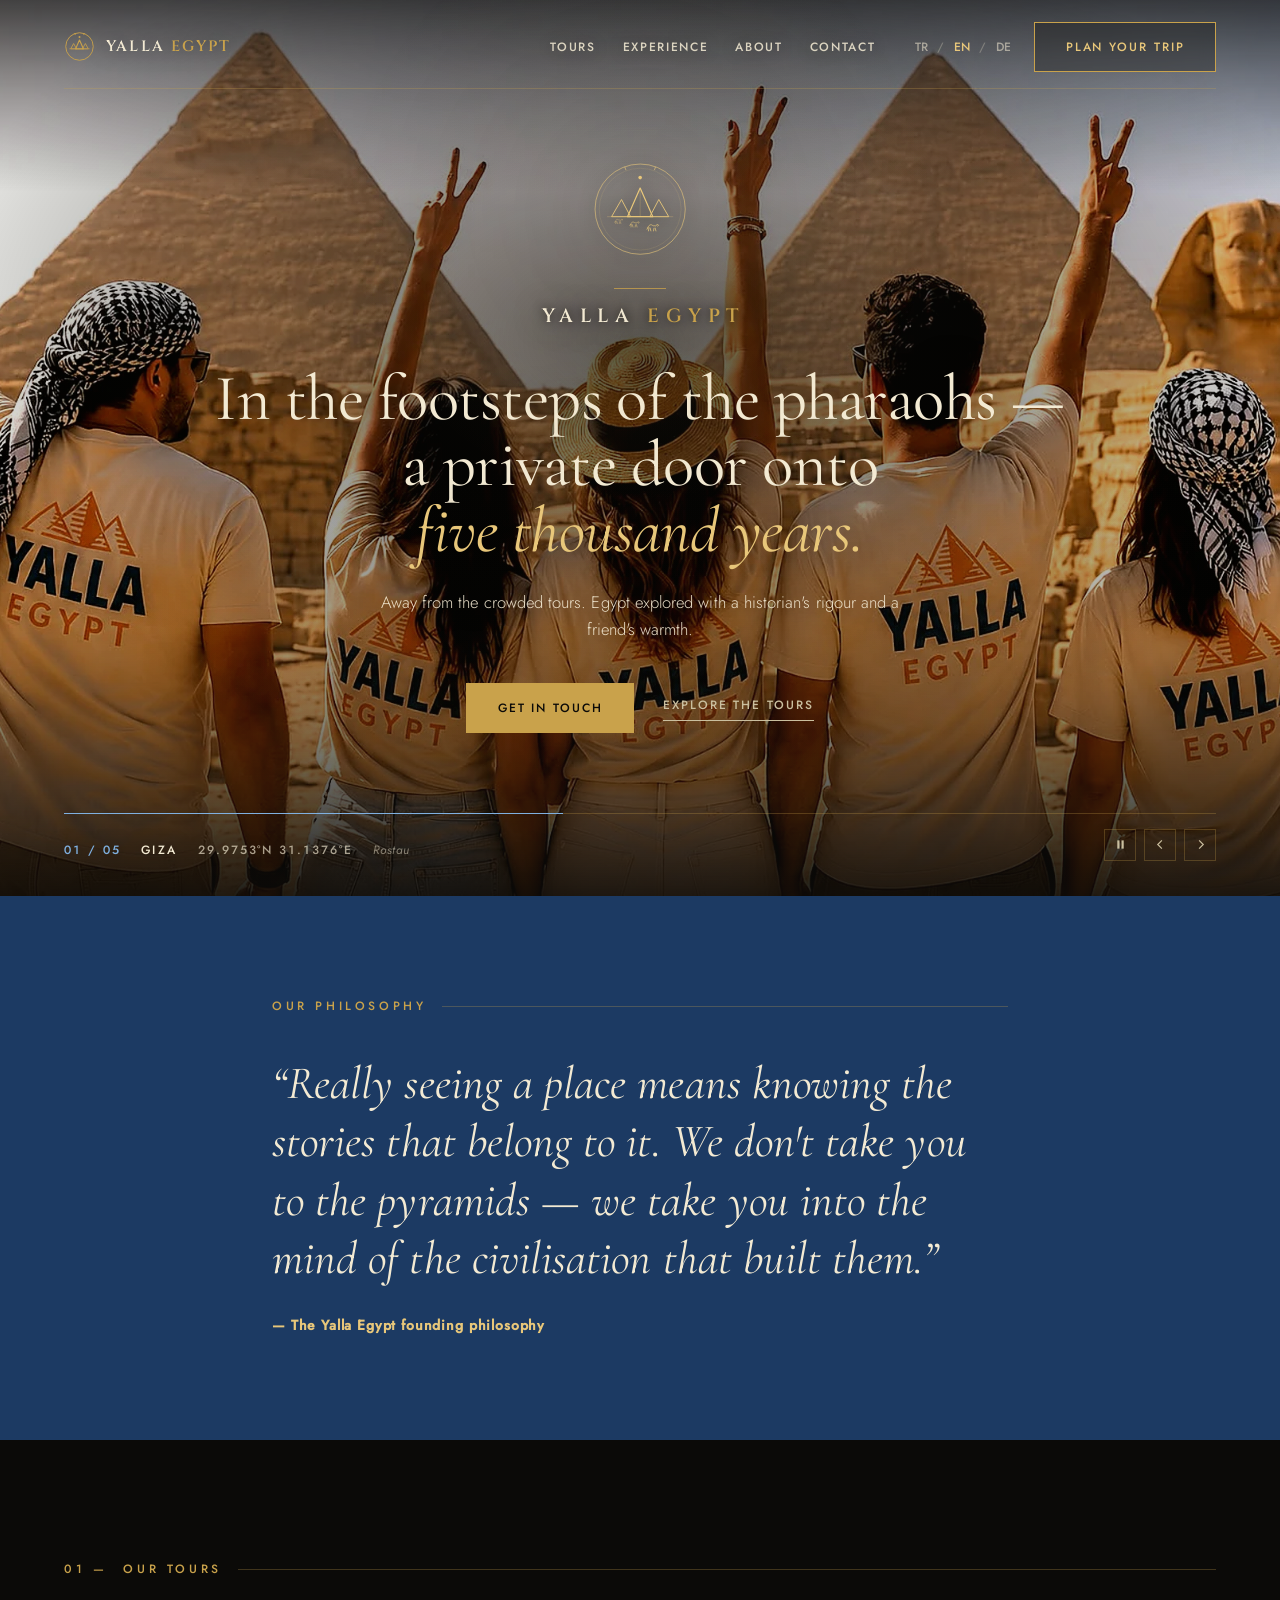
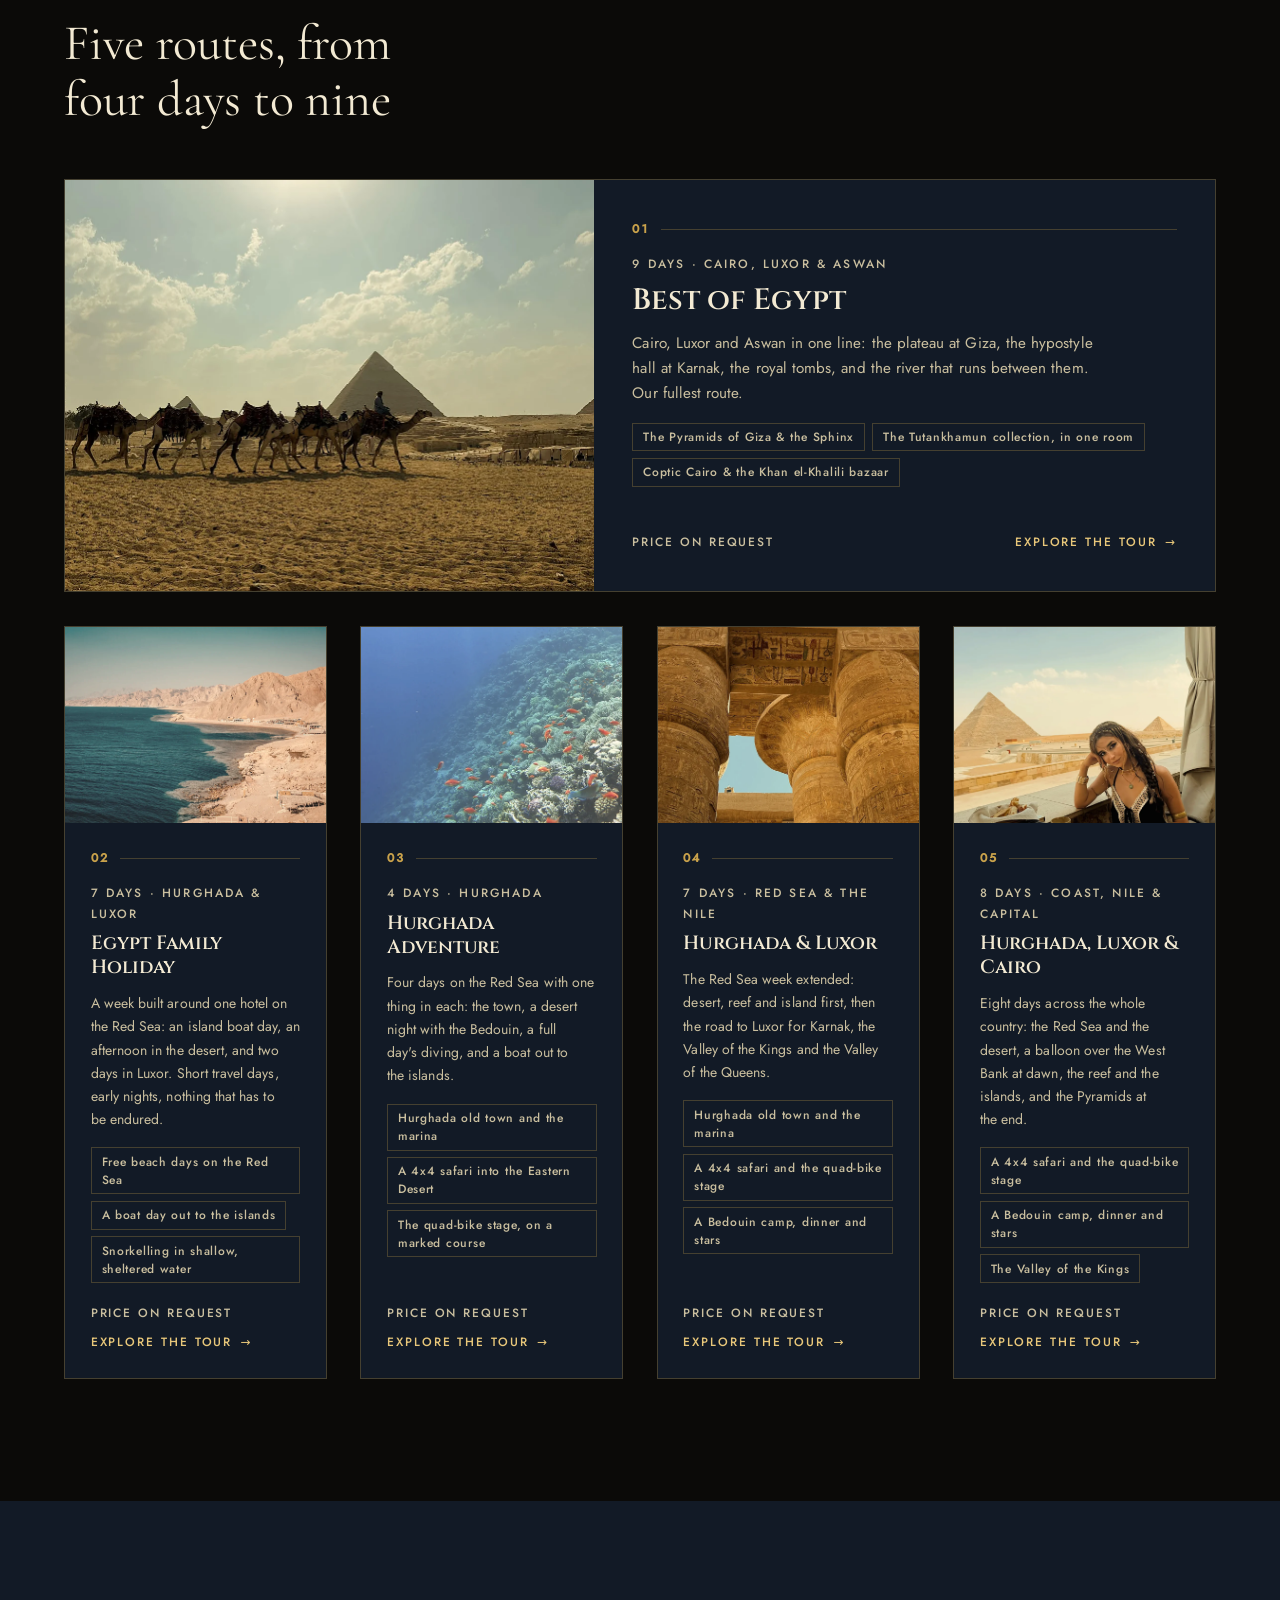
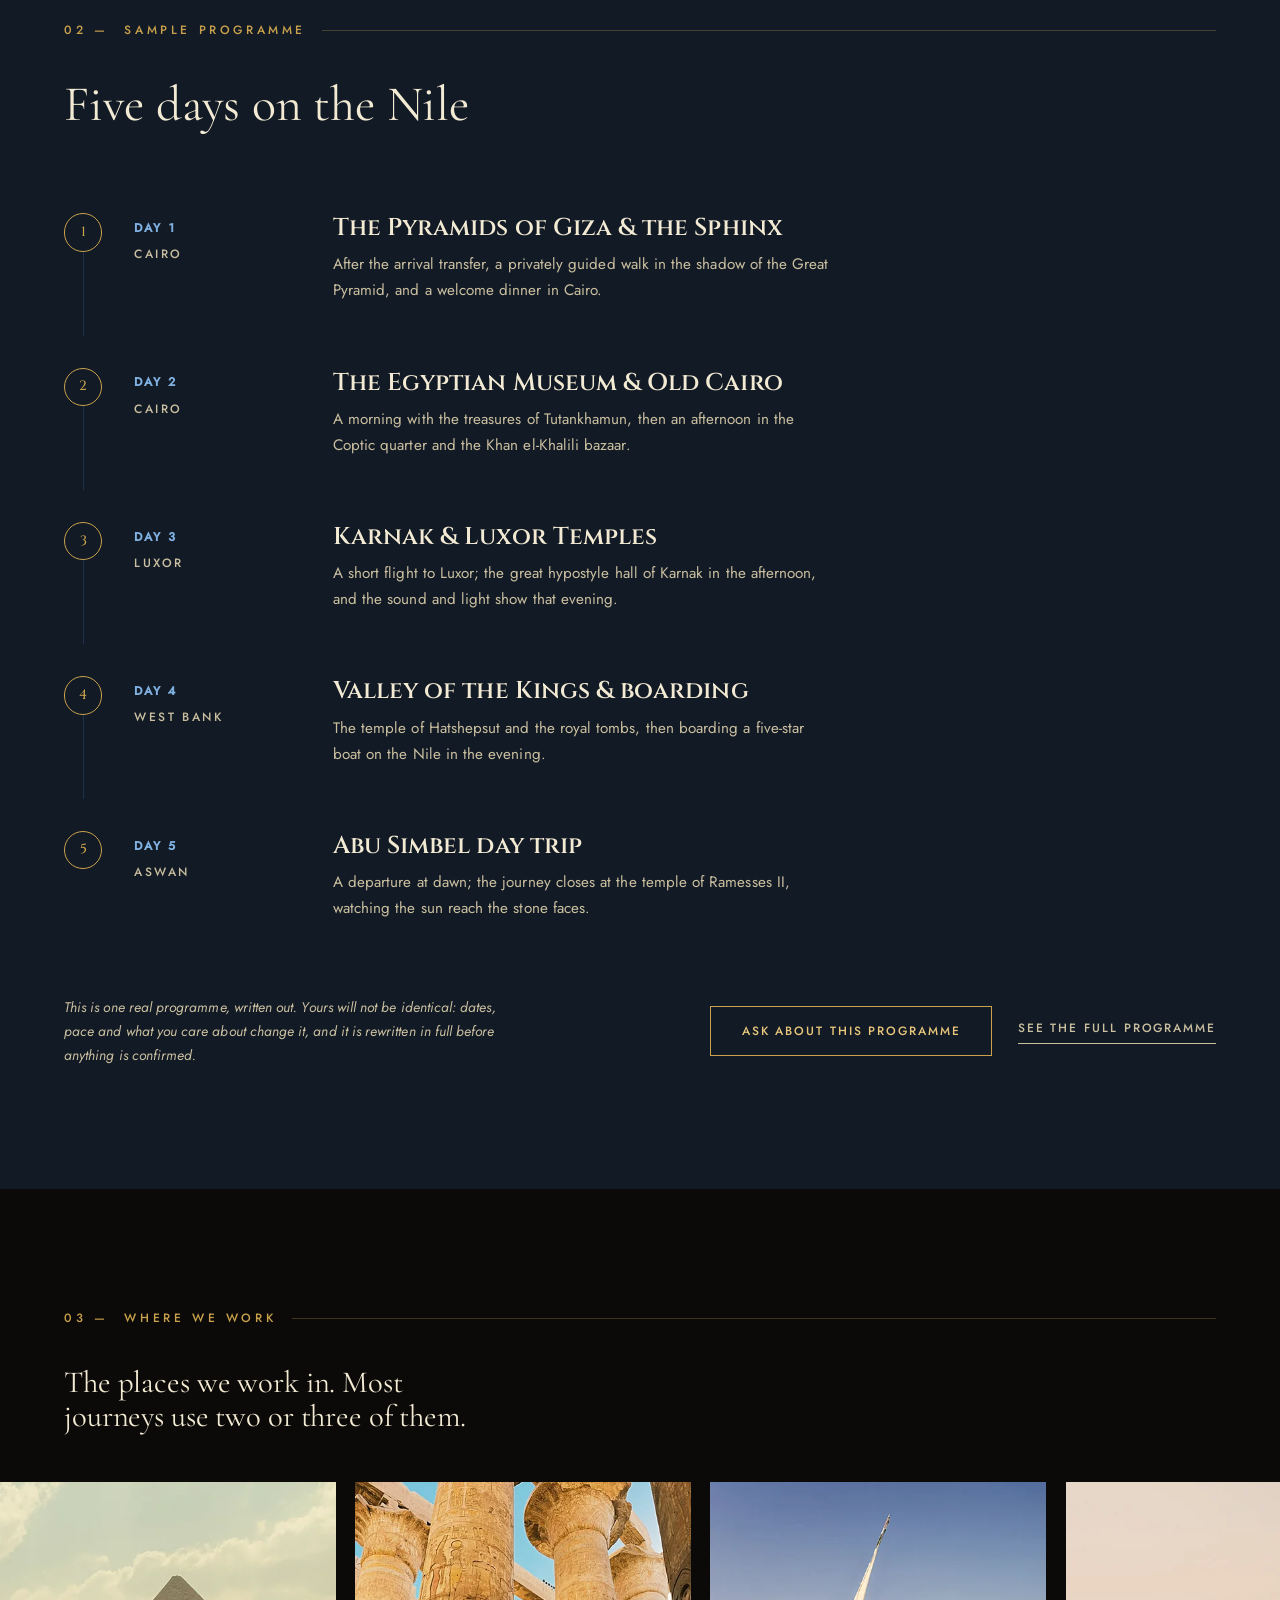
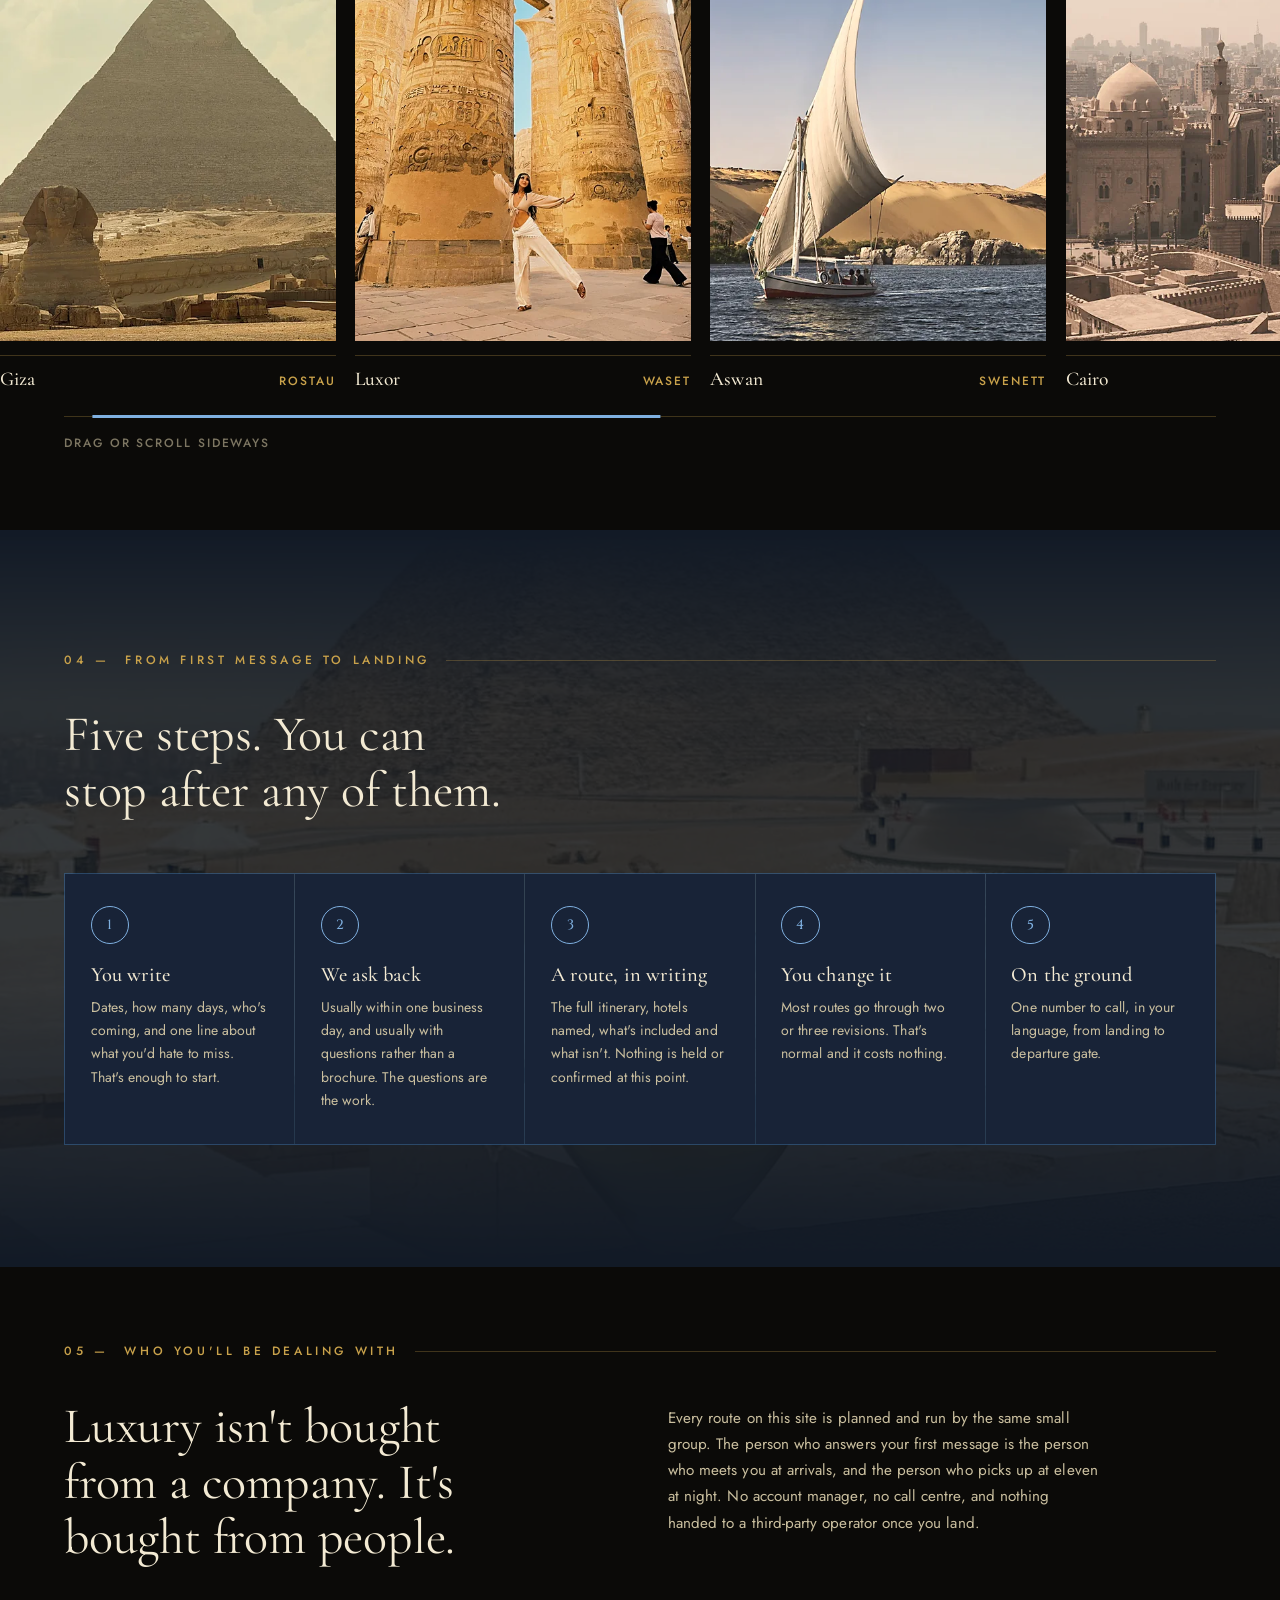
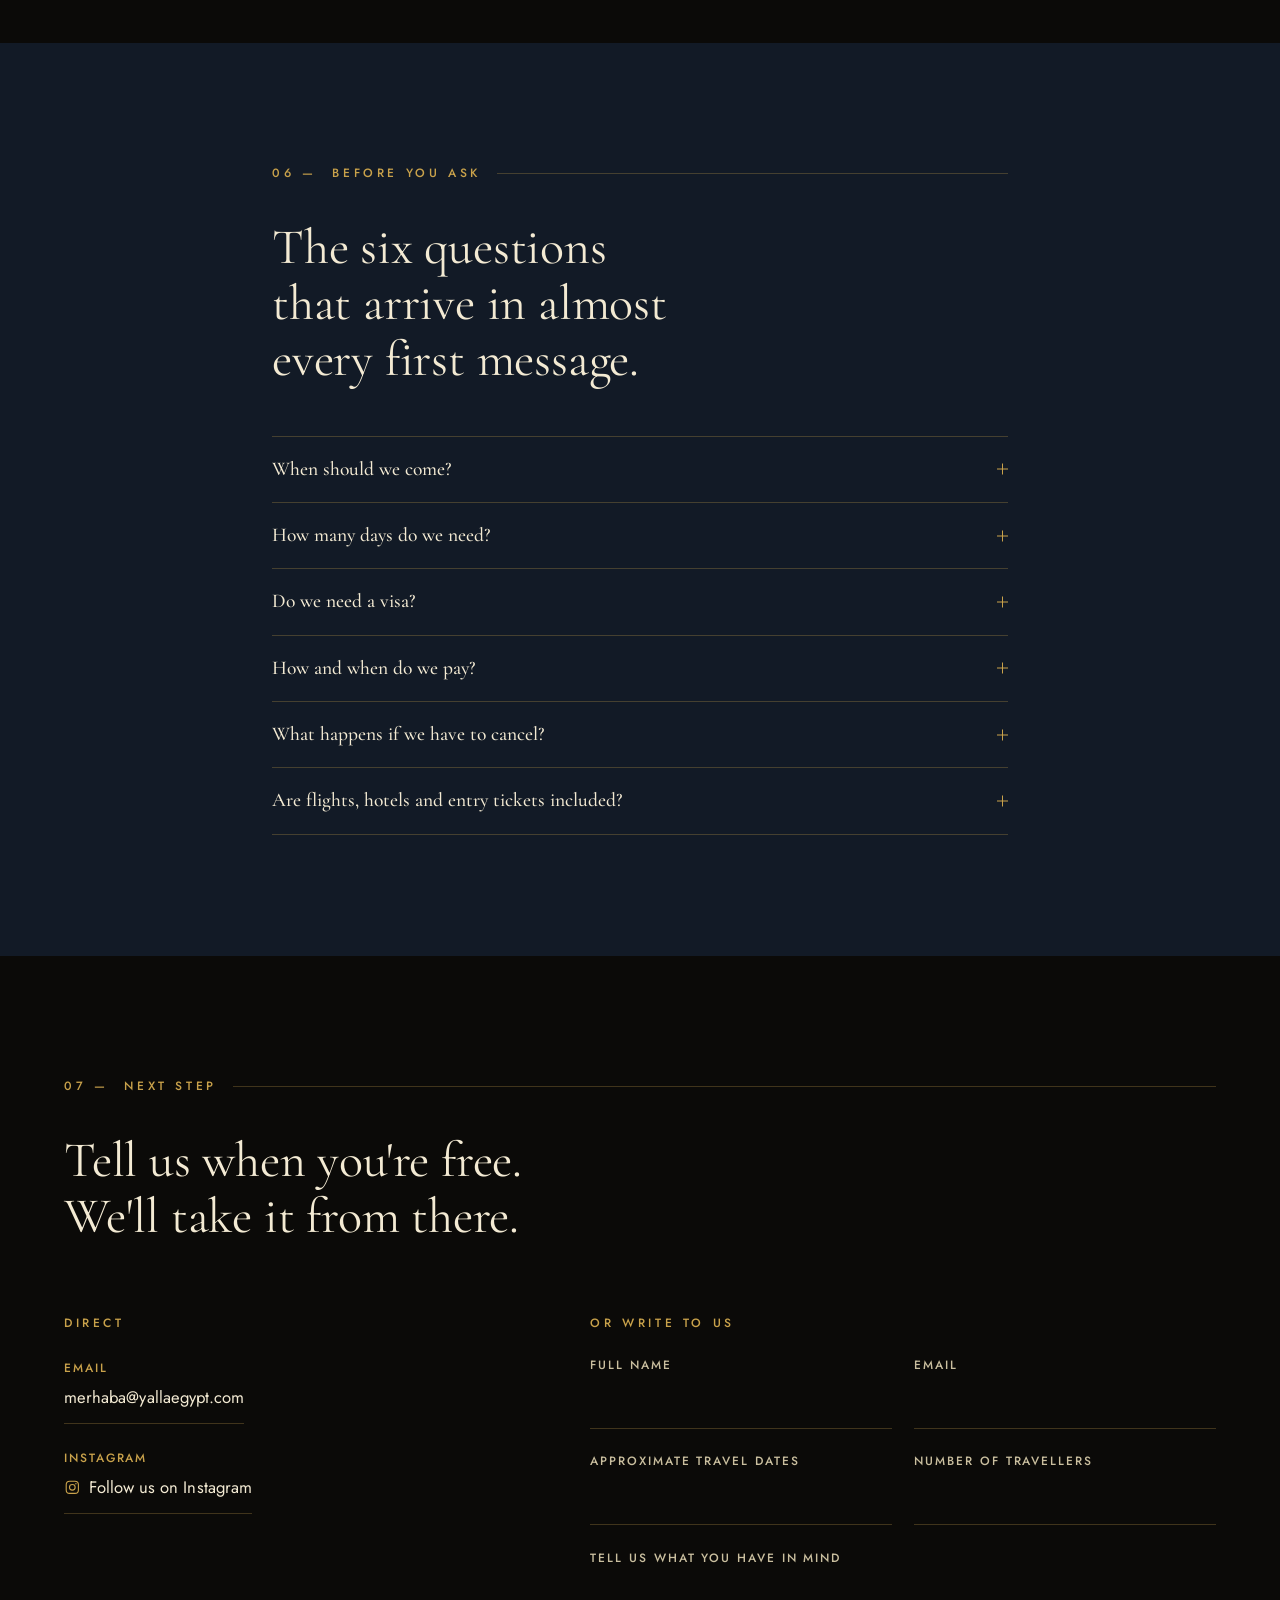
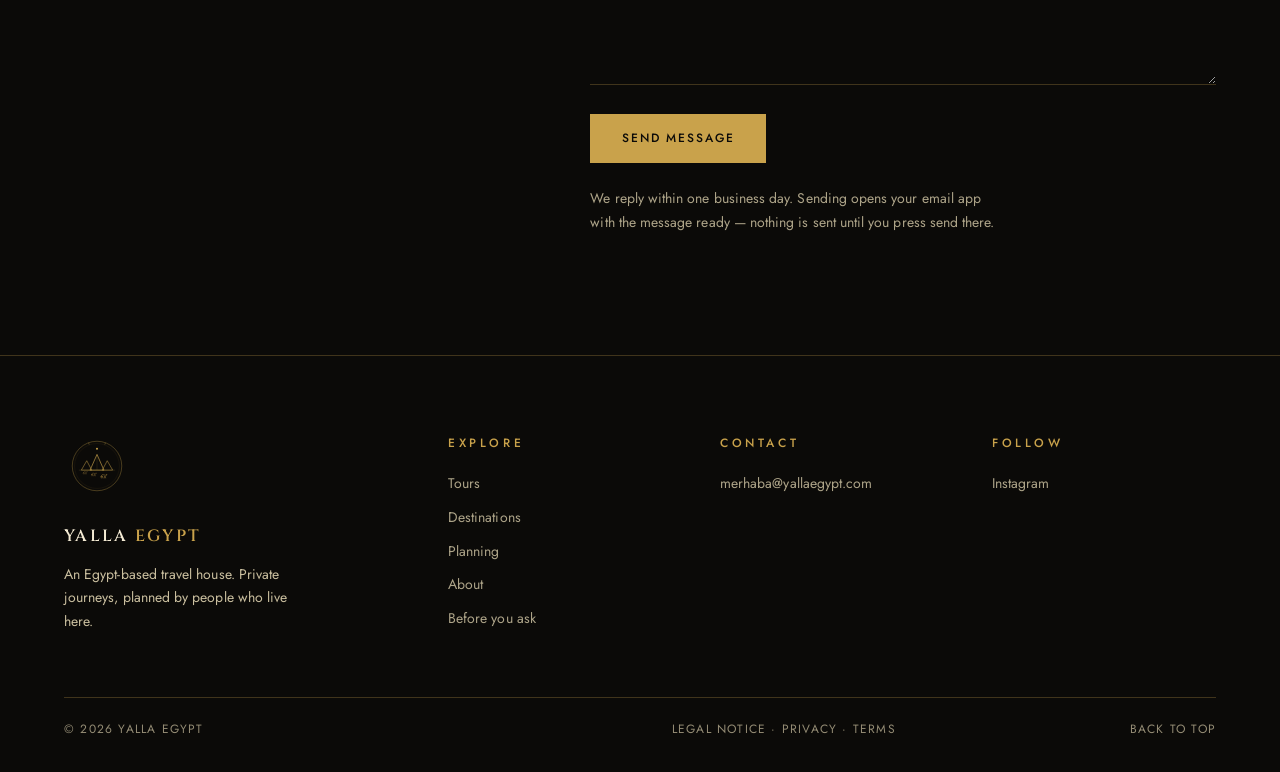
==== commit c13174b2: "update v0.3" ====
--- a/index.html
+++ b/index.html
@@ -60,21 +60,381 @@
   "areaServed": { "@type": "Country", "name": "Egypt" },
   "availableLanguage": ["en", "tr", "de"],
   "makesOffer": [
-    { "@type":"Offer", "itemOffered": { "@type":"TouristTrip", "name":"Cairo & Giza",
-      "description":"Three days in Cairo: the last surviving wonder of the ancient world, the Sphinx, the Egyptian Museum and the old bazaars." } },
-    { "@type":"Offer", "itemOffered": { "@type":"TouristTrip", "name":"Luxor & Karnak",
-      "description":"Four days in the open-air capital of the pharaohs: the great columns of Karnak and the tombs of the Valley of the Kings." } },
-    { "@type":"Offer", "itemOffered": { "@type":"TouristTrip", "name":"A Luxury Nile Cruise",
-      "description":"Seven nights aboard a five-star boat, watching the temples and village life pass on both banks of the river.",
-      "itinerary": { "@type":"ItemList", "numberOfItems": 5, "itemListElement": [
-        { "@type":"ListItem", "position":1, "item":{ "@type":"LandmarksOrHistoricalBuildings", "name":"Pyramids of Giza & the Sphinx" } },
-        { "@type":"ListItem", "position":2, "item":{ "@type":"LandmarksOrHistoricalBuildings", "name":"The Egyptian Museum & Old Cairo" } },
-        { "@type":"ListItem", "position":3, "item":{ "@type":"LandmarksOrHistoricalBuildings", "name":"Karnak & Luxor Temples" } },
-        { "@type":"ListItem", "position":4, "item":{ "@type":"LandmarksOrHistoricalBuildings", "name":"Valley of the Kings" } },
-        { "@type":"ListItem", "position":5, "item":{ "@type":"LandmarksOrHistoricalBuildings", "name":"Abu Simbel" } }
-      ] } } },
-    { "@type":"Offer", "itemOffered": { "@type":"TouristTrip", "name":"Abu Simbel",
-      "description":"A day trip from Aswan to the colossal rock-cut temple of Ramesses II, reached at first light for the sunrise." } }
+    {
+      "@type": "Offer",
+      "availability": "https://schema.org/InStock",
+      "itemOffered": {
+        "@type": "TouristTrip",
+        "name": "Best of Egypt",
+        "description": "Nine days from Cairo to Abu Simbel: the Giza plateau, the Egyptian museum, Karnak and Luxor Temple, the Valley of the Kings, the Nile between Luxor and Aswan, Philae and Abu Simbel at first light.",
+        "touristType": "Private, guided travel",
+        "provider": {
+          "@type": "TravelAgency",
+          "name": "Yalla Egypt"
+        },
+        "itinerary": {
+          "@type": "ItemList",
+          "numberOfItems": 9,
+          "itemListElement": [
+            {
+              "@type": "ListItem",
+              "position": 1,
+              "name": "Arrival in Cairo"
+            },
+            {
+              "@type": "ListItem",
+              "position": 2,
+              "name": "The Pyramids of Giza and the Sphinx"
+            },
+            {
+              "@type": "ListItem",
+              "position": 3,
+              "name": "The Egyptian museum and old Cairo"
+            },
+            {
+              "@type": "ListItem",
+              "position": 4,
+              "name": "Karnak and Luxor Temple"
+            },
+            {
+              "@type": "ListItem",
+              "position": 5,
+              "name": "The Valley of the Kings"
+            },
+            {
+              "@type": "ListItem",
+              "position": 6,
+              "name": "Along the Nile to Aswan"
+            },
+            {
+              "@type": "ListItem",
+              "position": 7,
+              "name": "Philae and a felucca at Aswan"
+            },
+            {
+              "@type": "ListItem",
+              "position": 8,
+              "name": "Abu Simbel at first light"
+            },
+            {
+              "@type": "ListItem",
+              "position": 9,
+              "name": "Departure"
+            }
+          ],
+          "name": "Best of Egypt — day by day"
+        },
+        "duration": "P9D",
+        "touristDestination": [
+          {
+            "@type": "TouristDestination",
+            "name": "Cairo"
+          },
+          {
+            "@type": "TouristDestination",
+            "name": "Giza"
+          },
+          {
+            "@type": "TouristDestination",
+            "name": "Luxor"
+          },
+          {
+            "@type": "TouristDestination",
+            "name": "Edfu"
+          },
+          {
+            "@type": "TouristDestination",
+            "name": "Kom Ombo"
+          },
+          {
+            "@type": "TouristDestination",
+            "name": "Aswan"
+          },
+          {
+            "@type": "TouristDestination",
+            "name": "Abu Simbel"
+          }
+        ]
+      }
+    },
+    {
+      "@type": "Offer",
+      "availability": "https://schema.org/InStock",
+      "itemOffered": {
+        "@type": "TouristTrip",
+        "name": "Egypt Family Holiday",
+        "description": "Seven days built around one hotel on the Red Sea: a Hurghada city day, an island boat day with snorkelling, a late-afternoon desert safari with a Bedouin dinner, and two days in Luxor for Karnak and the Valley of the Kings.",
+        "touristType": "Private, guided travel",
+        "provider": {
+          "@type": "TravelAgency",
+          "name": "Yalla Egypt"
+        },
+        "itinerary": {
+          "@type": "ItemList",
+          "numberOfItems": 7,
+          "itemListElement": [
+            {
+              "@type": "ListItem",
+              "position": 1,
+              "name": "Arrival in Hurghada"
+            },
+            {
+              "@type": "ListItem",
+              "position": 2,
+              "name": "Hurghada town and the sea"
+            },
+            {
+              "@type": "ListItem",
+              "position": 3,
+              "name": "The island boat day"
+            },
+            {
+              "@type": "ListItem",
+              "position": 4,
+              "name": "Desert safari and a Bedouin evening"
+            },
+            {
+              "@type": "ListItem",
+              "position": 5,
+              "name": "Karnak and Luxor Temple"
+            },
+            {
+              "@type": "ListItem",
+              "position": 6,
+              "name": "The Valley of the Kings and back to the coast"
+            },
+            {
+              "@type": "ListItem",
+              "position": 7,
+              "name": "A last morning on the Red Sea"
+            }
+          ],
+          "name": "Egypt Family Holiday — day by day"
+        },
+        "duration": "P7D",
+        "touristDestination": [
+          {
+            "@type": "TouristDestination",
+            "name": "Hurghada"
+          },
+          {
+            "@type": "TouristDestination",
+            "name": "Giftun"
+          },
+          {
+            "@type": "TouristDestination",
+            "name": "Luxor"
+          }
+        ]
+      }
+    },
+    {
+      "@type": "Offer",
+      "availability": "https://schema.org/InStock",
+      "itemOffered": {
+        "@type": "TouristTrip",
+        "name": "Hurghada Adventure",
+        "description": "Four days on the Red Sea: the Hurghada city tour, a 4x4 desert safari with quad bikes and a Bedouin camp, a full day of diving, and a boat day out to the islands.",
+        "touristType": "Private, guided travel",
+        "provider": {
+          "@type": "TravelAgency",
+          "name": "Yalla Egypt"
+        },
+        "itinerary": {
+          "@type": "ItemList",
+          "numberOfItems": 4,
+          "itemListElement": [
+            {
+              "@type": "ListItem",
+              "position": 1,
+              "name": "Arrival and the Hurghada city tour"
+            },
+            {
+              "@type": "ListItem",
+              "position": 2,
+              "name": "Desert safari and a Bedouin evening"
+            },
+            {
+              "@type": "ListItem",
+              "position": 3,
+              "name": "A full day of diving on the Red Sea"
+            },
+            {
+              "@type": "ListItem",
+              "position": 4,
+              "name": "The islands, then departure"
+            }
+          ],
+          "name": "Hurghada Adventure — day by day"
+        },
+        "duration": "P4D",
+        "touristDestination": [
+          {
+            "@type": "TouristDestination",
+            "name": "Hurghada"
+          },
+          {
+            "@type": "TouristDestination",
+            "name": "Giftun"
+          }
+        ]
+      }
+    },
+    {
+      "@type": "Offer",
+      "availability": "https://schema.org/InStock",
+      "itemOffered": {
+        "@type": "TouristTrip",
+        "name": "Hurghada & Luxor",
+        "description": "Seven days across the Red Sea and ancient Thebes: desert safari, diving and the islands, then Luxor Temple, the Luxor Museum, Karnak, the Valley of the Kings and the Valley of the Queens.",
+        "touristType": "Private, guided travel",
+        "provider": {
+          "@type": "TravelAgency",
+          "name": "Yalla Egypt"
+        },
+        "itinerary": {
+          "@type": "ItemList",
+          "numberOfItems": 7,
+          "itemListElement": [
+            {
+              "@type": "ListItem",
+              "position": 1,
+              "name": "Arrival and the Hurghada city tour"
+            },
+            {
+              "@type": "ListItem",
+              "position": 2,
+              "name": "Desert safari and quad bikes"
+            },
+            {
+              "@type": "ListItem",
+              "position": 3,
+              "name": "A full day of diving on the Red Sea"
+            },
+            {
+              "@type": "ListItem",
+              "position": 4,
+              "name": "The islands, then the road to Luxor"
+            },
+            {
+              "@type": "ListItem",
+              "position": 5,
+              "name": "Luxor Temple, the Luxor Museum and Karnak"
+            },
+            {
+              "@type": "ListItem",
+              "position": 6,
+              "name": "The Valley of the Kings and the Valley of the Queens"
+            },
+            {
+              "@type": "ListItem",
+              "position": 7,
+              "name": "Back to Hurghada"
+            }
+          ],
+          "name": "Hurghada & Luxor — day by day"
+        },
+        "duration": "P7D",
+        "touristDestination": [
+          {
+            "@type": "TouristDestination",
+            "name": "Hurghada"
+          },
+          {
+            "@type": "TouristDestination",
+            "name": "Giftun"
+          },
+          {
+            "@type": "TouristDestination",
+            "name": "Luxor"
+          }
+        ]
+      }
+    },
+    {
+      "@type": "Offer",
+      "availability": "https://schema.org/InStock",
+      "itemOffered": {
+        "@type": "TouristTrip",
+        "name": "Hurghada, Luxor & Cairo",
+        "description": "Eight days across the coast, the Nile and the capital: the Eastern Desert, the Valley of the Kings and Karnak, a hot-air balloon over the West Bank at dawn, diving and the Red Sea islands, then the Pyramids of Giza and the new Egyptian museum.",
+        "touristType": "Private, guided travel",
+        "provider": {
+          "@type": "TravelAgency",
+          "name": "Yalla Egypt"
+        },
+        "itinerary": {
+          "@type": "ItemList",
+          "numberOfItems": 8,
+          "itemListElement": [
+            {
+              "@type": "ListItem",
+              "position": 1,
+              "name": "Arrival in Hurghada"
+            },
+            {
+              "@type": "ListItem",
+              "position": 2,
+              "name": "The Eastern Desert"
+            },
+            {
+              "@type": "ListItem",
+              "position": 3,
+              "name": "Luxor: the tombs and the temples"
+            },
+            {
+              "@type": "ListItem",
+              "position": 4,
+              "name": "A balloon at dawn, then back to the sea"
+            },
+            {
+              "@type": "ListItem",
+              "position": 5,
+              "name": "Diving and snorkelling on the Red Sea"
+            },
+            {
+              "@type": "ListItem",
+              "position": 6,
+              "name": "The islands, then the journey to Cairo"
+            },
+            {
+              "@type": "ListItem",
+              "position": 7,
+              "name": "Cairo and the Pyramids"
+            },
+            {
+              "@type": "ListItem",
+              "position": 8,
+              "name": "Departure from Cairo"
+            }
+          ],
+          "name": "Hurghada, Luxor & Cairo — day by day"
+        },
+        "duration": "P8D",
+        "touristDestination": [
+          {
+            "@type": "TouristDestination",
+            "name": "Hurghada"
+          },
+          {
+            "@type": "TouristDestination",
+            "name": "Luxor"
+          },
+          {
+            "@type": "TouristDestination",
+            "name": "Giftun"
+          },
+          {
+            "@type": "TouristDestination",
+            "name": "Cairo"
+          },
+          {
+            "@type": "TouristDestination",
+            "name": "Giza"
+          }
+        ]
+      }
+    }
   ]
 }
 </script>
@@ -207,6 +567,101 @@
       <use href="#ye-camel" transform="translate(115,230) scale(.55)" stroke="currentColor" stroke-width="3" opacity=".75"/>
       <use href="#ye-camel" transform="translate(165,238) scale(.65)" stroke="currentColor" stroke-width="3" opacity=".9"/>
       <use href="#ye-camel" transform="translate(222,246) scale(.8)"  stroke="currentColor" stroke-width="3"/>
+    </symbol>
+
+    <!-- ========================================================
+         TOUR ICONS
+         One weight, 1.5px, no fill, no rounded corners — the icon
+         rule from the design audit, and the same line language as
+         the mark above. They mark the highlights on a tour detail
+         view and nothing else; they are not decoration and must
+         not spread to the rest of the page.
+
+         Stroke and fill are set in CSS (.thl-i svg) so one rule
+         governs every icon and a symbol never carries its own
+         colour. A tour highlight names its icon by key in
+         js/data.js — { i:"pyramids", h:"..." } — and an unknown
+         key simply renders the label with no icon.
+         ======================================================== -->
+    <symbol id="ti-pyramids" viewBox="0 0 24 24">
+      <path d="M12 6.4 16.6 17.4H7.4Z"/><path d="M8 10.2 11.2 17.4H4.8Z"/>
+      <path d="M16 10.2 19.2 17.4h-6.4Z"/><path d="M2.5 17.4h19"/>
+    </symbol>
+    <symbol id="ti-temple" viewBox="0 0 24 24">
+      <path d="M3 6.6h18"/><path d="M4.2 9.2h15.6"/>
+      <path d="M6.4 9.2v8.6M12 9.2v8.6M17.6 9.2v8.6"/><path d="M3 17.8h18"/>
+    </symbol>
+    <symbol id="ti-tomb" viewBox="0 0 24 24">
+      <path d="M2 18.4 8.4 8l3.6 5 3.6-5 6.4 10.4"/>
+      <path d="M10.1 18.4v-4.2h3.8v4.2"/><path d="M2 18.4h20"/>
+    </symbol>
+    <symbol id="ti-museum" viewBox="0 0 24 24">
+      <path d="M4.6 3.6h14.8v16.8H4.6Z"/><circle cx="12" cy="9.9" r="2.2"/>
+      <path d="M8.4 17.4c0-2 1.6-3.6 3.6-3.6s3.6 1.6 3.6 3.6"/>
+    </symbol>
+    <symbol id="ti-city" viewBox="0 0 24 24">
+      <path d="M2.5 19.4h19"/>
+      <path d="M5.4 19.4v-3.6a3.6 3.6 0 0 1 7.2 0v3.6"/><path d="M9 12.2v-1.6"/>
+      <path d="M16.6 19.4V7.4h2.8v12"/><path d="M16.6 7.4 18 4.8l1.4 2.6"/>
+    </symbol>
+    <symbol id="ti-nile" viewBox="0 0 24 24">
+      <path d="M12 15.4V4.2"/><path d="M12 5.6 18.4 15.4H12Z"/>
+      <path d="M5 15.4h14l-2.2 2.6H7.2Z"/>
+      <path d="M2 20.4c2 1.1 4 1.1 6 0s4-1.1 6 0 4 1.1 6 0"/>
+    </symbol>
+    <symbol id="ti-sun" viewBox="0 0 24 24">
+      <circle cx="12" cy="12.6" r="4.2"/>
+      <path d="M12 5.4V2.8M4.9 12.6H2.3M21.7 12.6h-2.6M6.9 7.5 5.1 5.7M17.1 7.5l1.8-1.8"/>
+      <path d="M2 19.6h20"/>
+    </symbol>
+    <symbol id="ti-balloon" viewBox="0 0 24 24">
+      <path d="M12 2.8c3.5 0 6.2 2.8 6.2 6.4 0 3.3-3 6-4.6 8.1h-3.2C8.8 15.2 5.8 12.5 5.8 9.2 5.8 5.6 8.5 2.8 12 2.8Z"/>
+      <path d="M12 2.8c-1.9 2-2.7 4.2-2.7 6.4 0 3.3 1.3 6 2.7 8.1 1.4-2.1 2.7-4.8 2.7-8.1 0-2.2-.8-4.4-2.7-6.4Z"/>
+      <path d="M10.4 19.2h3.2v2.4h-3.2Z"/><path d="M10.7 17.3 10.6 19.2M13.3 17.3l.1 1.9"/>
+    </symbol>
+    <symbol id="ti-desert" viewBox="0 0 24 24">
+      <circle cx="7" cy="6.6" r="2.6"/>
+      <path d="M2 16.8c3-4.2 6.6-4.2 9.6 0"/>
+      <path d="M7.6 18.6c3.6-5.6 8.2-5.6 14.4 0"/><path d="M2 18.6h20"/>
+    </symbol>
+    <symbol id="ti-atv" viewBox="0 0 24 24">
+      <circle cx="6" cy="16.4" r="3.2"/><circle cx="18" cy="16.4" r="3.2"/>
+      <path d="M6 13.2h4.2l1.9-3.4h3.4l2.5 3.4"/><path d="M10.1 9.8 8.6 7.4h3.4"/>
+    </symbol>
+    <symbol id="ti-bedouin" viewBox="0 0 24 24">
+      <path d="M12 4.6 3.4 19.4M12 4.6l8.6 14.8"/><path d="M12 4.6V2.8"/>
+      <path d="M9.8 19.4c0-1.7.9-3.1 2.2-3.8 1.3.7 2.2 2.1 2.2 3.8"/>
+      <path d="M2 19.4h20"/>
+    </symbol>
+    <symbol id="ti-dive" viewBox="0 0 24 24">
+      <path d="M8.6 6.4h6v11a3 3 0 0 1-6 0Z"/><path d="M10.4 6.4V4.2h2.4v2.2"/>
+      <path d="M8.6 10.4h6"/>
+      <circle cx="18.6" cy="7.2" r="1.5"/><circle cx="20.8" cy="11.4" r="1"/>
+    </symbol>
+    <symbol id="ti-snorkel" viewBox="0 0 24 24">
+      <path d="M3.4 9.2h10.4v4.2a2.6 2.6 0 0 1-2.6 2.6H6a2.6 2.6 0 0 1-2.6-2.6Z"/>
+      <path d="M3.4 11.4H1.4"/><path d="M13.8 12.2h2.4"/>
+      <path d="M16.6 19.6V9.6a2.1 2.1 0 0 1 4.2 0v1"/>
+    </symbol>
+    <symbol id="ti-island" viewBox="0 0 24 24">
+      <path d="M5.6 17.2c1.4-2 3.4-3 6.4-3s5 1 6.4 3Z"/>
+      <path d="M12 14.2c0-2.6.4-4.4 1.3-5.8"/>
+      <path d="M13.3 8.4c-1.5-1.2-3.2-1.2-4.6 0M13.3 8.4c1.7-1 3.4-.5 4.5.9M13.3 8.4c.3-1.8 1.5-3 3.2-3.4"/>
+      <path d="M2 20.4c2 1.1 4 1.1 6 0s4-1.1 6 0 4 1.1 6 0"/>
+    </symbol>
+    <symbol id="ti-sea" viewBox="0 0 24 24">
+      <path d="M2 8.2c2 1.3 4 1.3 6 0s4-1.3 6 0 4 1.3 6 0"/>
+      <path d="M2 13c2 1.3 4 1.3 6 0s4-1.3 6 0 4 1.3 6 0"/>
+      <path d="M2 17.8c2 1.3 4 1.3 6 0s4-1.3 6 0 4 1.3 6 0"/>
+    </symbol>
+
+    <!-- Instagram, for the contact section. Drawn as line work at
+         the tour icons' weight rather than lifted as a filled
+         brand glyph, so it sits with the rest of the page. -->
+    <symbol id="i-instagram" viewBox="0 0 24 24">
+      <rect x="3.2" y="3.2" width="17.6" height="17.6" rx="5"/>
+      <circle cx="12" cy="12" r="4.1"/>
+      <circle cx="17.2" cy="6.8" r="1.05" fill="currentColor" stroke="none"/>
     </symbol>
 
     <symbol id="ye-mark-compact" viewBox="0 0 64 64">
@@ -419,7 +874,13 @@
     <ol class="itin" id="itin"></ol>
     <div class="itin-foot">
       <p class="itin-note rv" id="itin-note"></p>
-      <a class="btn btn--line" href="#contact-form" id="itin-cta" data-i18n="s3b.cta">Ask about this programme</a>
+      <div class="itin-acts">
+        <a class="btn btn--line" href="#contact-form" id="itin-cta" data-i18n="s3b.cta">Ask about this programme</a>
+        <!-- Opens the tour this sample is drawn from. js/main.js
+             points it at ITINERARY.tourId, so repointing that one
+             field moves both this link and the enquiry above it. -->
+        <a class="link-quiet" href="#tour/best-of-egypt" id="itin-full" data-i18n="s3b.cta2">See the full programme</a>
+      </div>
     </div>
   </div>
 </section>
@@ -598,9 +1059,31 @@
   <span>WhatsApp</span>
 </a>
 
+<!-- ===================== TOUR DETAIL =====================
+     The catalogue cards link to #tour/<id>, and js/tours.js
+     renders the whole route in here: hero, overview, highlights,
+     the day-by-day accordion, what is and is not included, the
+     practical information and the enquiry CTAs.
+
+     It is a full-screen view rather than a separate page because
+     this is a single-page site: one URL, one set of meta tags,
+     one language switch. The hash is the route, so a tour is
+     still linkable, shareable, and answers the back button.
+
+     Empty and hidden until a tour is opened — nothing here costs
+     anything on first paint, and with JavaScript off the cards
+     stay ordinary links to a fragment that simply does nothing.
+     ====================================================== -->
+<div class="tour-panel" id="tour-panel" hidden>
+  <div class="tour-panel-in" id="tour-dialog" role="dialog" aria-modal="true" aria-labelledby="tour-h"></div>
+</div>
+
 <script src="js/data.js" defer></script>
 <script src="js/i18n.js" defer></script>
 <script src="js/main.js" defer></script>
+<!-- The tour catalogue and the tour detail view. After main.js:
+     it uses that file's helpers and its i18n state. -->
+<script src="js/tours.js" defer></script>
 <!-- Last: the opening reads the hero stills that main.js renders. -->
 <script src="js/opening.js" defer></script>
 </body>
--- a/css/styles.css
+++ b/css/styles.css
@@ -1246,6 +1246,10 @@
   font-size:var(--fs-sm); color:var(--papyrus-dim); font-style:italic;
   max-width:54ch; text-wrap:pretty;
 }
+/* The enquiry and the link into the full tour, on one line — the
+   same filled-plus-quiet pair the hero uses. */
+.itin-acts{ display:flex; flex-wrap:wrap; align-items:center; gap:1rem 1.6rem; }
+.itin-acts [hidden]{ display:none; }
 
 @media (min-width:820px){
   .itin-day{ grid-template-columns:10rem 1fr; padding-left:4.4rem; }
@@ -1291,7 +1295,8 @@
   content:""; position:absolute; inset:50% 0 auto; height:1px; background:currentColor; transform:translateY(-50%);
 }
 .faq-sign::after{ transform:translateY(-50%) rotate(90deg); }
-.faq-item.is-open .faq-sign{ transform:rotate(45deg); }
+.faq-item.is-open .faq-sign,
+.tday.is-open .faq-sign{ transform:rotate(45deg); }
 .faq-a{ display:grid; grid-template-rows:0fr; transition:grid-template-rows .4s var(--ease); }
 .faq-item.is-open .faq-a{ grid-template-rows:1fr; }
 .faq-a-in{ overflow:hidden; }
@@ -1320,6 +1325,19 @@
   text-transform:uppercase; letter-spacing:var(--ls-ui); color:var(--gold);
 }
 .contact-row .v{ font-size:var(--fs-lead); color:var(--papyrus); word-break:break-word; }
+/* Only channels that have a mark carry one — at the moment that is
+   Instagram alone. Sized in em so it tracks the value it sits in
+   front of rather than needing a size of its own. */
+.contact-i{
+  display:inline-block; width:1em; height:1em;
+  vertical-align:-.13em; margin-right:.5rem;
+  color:var(--gold);
+}
+.contact-i svg{
+  width:100%; height:100%; display:block;
+  fill:none; stroke:currentColor; stroke-width:1.6;
+}
+a.contact-row:hover .contact-i, a.contact-row:focus-visible .contact-i{ color:var(--gold-bright); }
 a.contact-row{ transition:border-color .3s var(--ease); }
 a.contact-row:hover, a.contact-row:focus-visible{ border-color:var(--gold-bright); }
 a.contact-row:hover .v, a.contact-row:focus-visible .v{ color:var(--gold-bright); }
@@ -1425,7 +1443,388 @@
   transition:opacity .4s var(--ease), transform .4s var(--ease), visibility .4s;
 }
 body.past-hero .wa{ opacity:1; visibility:visible; transform:none; }
-@media (max-width:900px){ .wa{ display:inline-flex; } }
+/* The floating button and the tour panel's own header CTA are the
+   same affordance at two sizes, so they swap at one breakpoint
+   rather than both being on screen at once. */
+@media (max-width:900px){
+  .wa{ display:inline-flex; }
+  .tour-bar-cta{ display:none; }
+}
+
+/* ============================================================
+   THE TOUR CATALOGUE — additions to the cards above
+   ------------------------------------------------------------
+   The card is unchanged in kind: hairline box, photograph, number,
+   meta, title, description, CTA. Three things are added and
+   nothing is replaced.
+
+     .chip           one shared pill, used by the card's highlight
+                     row AND by the activity row inside an
+                     itinerary day. Hairline gold, square corners,
+                     micro type — the eyebrow's vocabulary at list
+                     scale, so it needs no colour of its own.
+     .tcard-foot     puts the price line and the CTA on one
+                     baseline. The price is here rather than only
+                     in the detail view because silence about
+                     price reads as evasion, not as luxury.
+     .tcard--feature the flagship, full width at the head of the
+                     grid. It spans every column of the existing
+                     1 / 2 / 4 grid, so five cards resolve as
+                     1 + 4 on a wide screen and 1 + 2 + 2 on a
+                     tablet, with no lone card left over.
+   ============================================================ */
+.chip{
+  font-family:var(--font-ui); font-size:var(--fs-micro); font-weight:500;
+  letter-spacing:.06em; line-height:1.5;
+  color:var(--papyrus-dim);
+  border:1px solid var(--hair-gold);
+  padding:.28rem .62rem;
+}
+
+.tcard-hl{ display:flex; flex-wrap:wrap; gap:.4rem .45rem; margin-top:1rem; }
+
+.tcard-foot{
+  display:flex; flex-wrap:wrap; align-items:baseline; justify-content:space-between;
+  gap:.5rem 1rem;
+  margin-top:auto; padding-top:1.25rem;
+}
+.tcard-foot .tcard-cta{ margin-top:0; padding-top:0; }
+.tcard-price{
+  font-family:var(--font-ui); font-size:var(--fs-micro); font-weight:500;
+  text-transform:uppercase; letter-spacing:var(--ls-ui);
+  color:var(--papyrus-dim);
+}
+.tcard-price b{ font-weight:600; color:var(--papyrus); }
+
+.tcard--feature{ grid-column:1 / -1; }
+@media (min-width:760px){
+  .tcard--feature{ flex-direction:row; }
+  /* The media stretches to the body's height instead of holding
+     4:3 — a full-width card at 4:3 would be two screens tall. */
+  .tcard--feature .tcard-media{ flex:0 0 46%; aspect-ratio:auto; min-height:22rem; }
+  .tcard--feature .tcard-body{ padding:clamp(1.7rem,3vw,2.8rem); justify-content:center; }
+  .tcard--feature .tcard-title{ font-size:clamp(1.4rem,2.3vw,2rem); }
+  .tcard--feature .tcard-desc{ font-size:var(--fs-body); max-width:54ch; }
+  .tcard--feature .tcard-foot{ margin-top:1.6rem; }
+}
+
+/* ============================================================
+   THE TOUR DETAIL VIEW
+   ------------------------------------------------------------
+   A full-screen panel over the page rather than a second page:
+   this is a single-page site, and a tour is a section of it that
+   happens to be long. #tour/<id> in the hash is the route, so a
+   tour is linkable and the back button works.
+
+   Everything inside is the page's own furniture — .sec grounds
+   alternating obsidian and anthracite, .eyebrow, .lead, .btn,
+   .chip, .cred, the .faq disclosure contract and the sample
+   programme's numeral-and-rail timeline. There is no second
+   design system in here, which is the whole point.
+
+   Scroll is locked on <body> while this is open (js/tours.js),
+   the page behind is inert, and Escape closes.
+   ============================================================ */
+.tour-panel{ position:fixed; inset:0; z-index:80; }
+.tour-panel[hidden]{ display:none; }
+.tour-panel-in{
+  position:absolute; inset:0;
+  overflow-y:auto; overscroll-behavior:contain;
+  background:var(--obsidian); color:var(--papyrus-dim);
+  animation:ye-panel .42s var(--ease) both;
+}
+@keyframes ye-panel{
+  from{ opacity:0; transform:translate3d(0,16px,0); }
+  to  { opacity:1; transform:none; }
+}
+
+/* -- Sticky bar: the way out, and the way to enquire ---------- */
+.tour-bar{
+  position:sticky; top:0; z-index:6;
+  display:flex; align-items:center; gap:clamp(.9rem,2vw,1.6rem);
+  padding:.8rem var(--gutter);
+  background:rgba(11,10,8,.94);
+  background:color-mix(in srgb, var(--obsidian) 92%, transparent);
+  backdrop-filter:blur(14px); -webkit-backdrop-filter:blur(14px);
+  border-bottom:1px solid var(--hair-gold);
+}
+.tour-back{
+  display:inline-flex; align-items:center; gap:.55rem; flex:none;
+  font-family:var(--font-ui); font-size:var(--fs-micro); font-weight:500;
+  text-transform:uppercase; letter-spacing:var(--ls-ui);
+  color:var(--papyrus-dim);
+  padding:.5rem 0;
+  transition:color .3s var(--ease);
+}
+.tour-back:hover, .tour-back:focus-visible{ color:var(--gold-bright); }
+.tour-back i{ font-style:normal; transition:transform .35s var(--ease); }
+.tour-back:hover i{ transform:translateX(-3px); }
+.tour-bar-name{
+  min-width:0; overflow:hidden; text-overflow:ellipsis; white-space:nowrap;
+  font-family:var(--font-display); font-weight:600;
+  font-size:clamp(.8rem,1.1vw,.95rem);
+  letter-spacing:var(--ls-brand); text-transform:uppercase;
+  color:var(--papyrus);
+}
+.tour-bar-cta{ margin-left:auto; flex:none; padding:.7rem 1.25rem; }
+
+/* -- Hero ---------------------------------------------------- */
+.tour-hero{
+  position:relative;
+  min-height:min(72svh, 40rem);
+  display:flex; align-items:flex-end;
+  overflow:hidden;
+  background:var(--anthracite);
+}
+.tour-hero-media{ position:absolute; inset:0; }
+.tour-hero-media img{ width:100%; height:100%; object-fit:cover; }
+/* The type sits in the lower half, and some of these photographs
+   are bright exactly there — the group on the plateau is white
+   shirts in full sun. So the bottom scrim is heavy and reaches
+   nearly half way up, which is what the home page's hero veil
+   does for the same reason. */
+.tour-hero-veil{
+  position:absolute; inset:0;
+  background:
+    linear-gradient(to bottom, rgba(11,10,8,.55) 0%, rgba(11,10,8,0) 30%) top / 100% 100% no-repeat,
+    linear-gradient(to top, rgba(11,10,8,.97) 0%, rgba(11,10,8,.92) 20%, rgba(11,10,8,.76) 42%,
+                            rgba(11,10,8,.36) 68%, rgba(11,10,8,.06) 88%, rgba(11,10,8,0) 100%)
+      bottom / 100% 100% no-repeat,
+    rgba(11,10,8,.16);
+}
+/* The eyebrow sits highest in the stack and therefore over the
+   least covered part of the photograph, so it carries the same
+   shadow the home page gives its hero type. Capped in width so
+   its hairline reads as a rule under the label rather than a wire
+   drawn across the picture. */
+.tour-hero-in .eyebrow{
+  max-width:34rem; margin-bottom:clamp(1rem,2vw,1.5rem);
+  color:var(--gold-bright);
+  text-shadow:0 1px 16px rgba(11,10,8,.95), 0 0 34px rgba(11,10,8,.8);
+}
+.tour-facts .cred dt, .tour-facts .cred dd{ text-shadow:0 1px 18px rgba(11,10,8,.8); }
+.tour-hero-in{
+  position:relative; z-index:2;
+  width:100%; max-width:var(--maxw); margin-inline:auto;
+  padding:clamp(4rem,10vw,7rem) var(--gutter) clamp(2rem,4vw,3.2rem);
+}
+.tour-h{
+  font-size:var(--fs-h2); max-width:17ch;
+  color:var(--papyrus);
+  text-shadow:0 2px 40px rgba(11,10,8,.7);
+}
+.tour-tag{
+  max-width:46ch; margin-top:clamp(.8rem,1.6vw,1.15rem);
+  font-family:var(--font-edit); font-style:italic;
+  font-size:var(--fs-lead); line-height:1.5;
+  color:var(--gold-bright);
+  text-shadow:0 1px 24px rgba(11,10,8,.75);
+  text-wrap:pretty;
+}
+/* .cred carries the label/value typography; only the layout
+   differs from the operator facts, so only the layout is new. */
+.tour-facts{
+  display:flex; flex-wrap:wrap;
+  /* Capped to the same width as the eyebrow above it, so the two
+     hairlines stack into one left-hand column instead of drawing
+     two wires across the photograph. */
+  max-width:34rem;
+  gap:.9rem clamp(1.4rem,3.4vw,3rem);
+  margin-top:clamp(1.5rem,3vw,2.2rem);
+  padding-top:clamp(1.1rem,2vw,1.5rem);
+  border-top:1px solid var(--hair-gold);
+}
+.tour-facts .cred dd{ color:var(--papyrus); font-size:var(--fs-sm); }
+.tour-cta-row{
+  display:flex; flex-wrap:wrap; align-items:center;
+  gap:.9rem 1.2rem;
+  margin-top:clamp(1.5rem,3vw,2.2rem);
+}
+
+/* -- Overview ------------------------------------------------- */
+.tour-prose p{ max-width:56ch; color:var(--papyrus-dim); text-wrap:pretty; }
+.tour-prose p + p{ margin-top:1.1rem; }
+/* The overview runs as the About section's two-column split: the
+   places on the left as an index, the argument on the right. A
+   single narrow column of prose under a full-width eyebrow left
+   two thirds of the section empty. */
+.tour-where .rule-gold{ margin-bottom:1.4rem; }
+.tour-dest{ display:flex; flex-direction:column; gap:.55rem; }
+.tour-dest li{
+  font-family:var(--font-edit); font-size:1.16rem; font-weight:500;
+  color:var(--papyrus); line-height:1.3;
+}
+.tour-dest li + li{
+  padding-top:.55rem; border-top:1px solid var(--hair-gold);
+}
+
+/* -- Highlights ----------------------------------------------
+   The same one-pixel grid as the planning steps, in gold rather
+   than blue because this section is not the blue one. ---------- */
+.thl-grid{
+  display:grid; grid-template-columns:1fr; gap:1px;
+  margin-top:clamp(2rem,4vw,3rem);
+  background:var(--hair-gold);
+  border:1px solid var(--hair-gold);
+}
+@media (min-width:620px){ .thl-grid{ grid-template-columns:repeat(2,1fr); } }
+@media (min-width:1040px){ .thl-grid{ grid-template-columns:repeat(4,1fr); } }
+.thl{
+  display:flex; align-items:flex-start; gap:.9rem;
+  background:var(--navy-2);
+  padding:clamp(1.15rem,2vw,1.5rem);
+}
+.thl-i{ flex:none; width:26px; height:26px; color:var(--gold); }
+.thl-i svg{
+  width:100%; height:100%; display:block;
+  fill:none; stroke:currentColor; stroke-width:1.5;
+}
+.thl-t{ font-size:var(--fs-sm); line-height:1.55; color:var(--papyrus); text-wrap:pretty; }
+
+/* -- Day by day ----------------------------------------------
+   The sample programme's timeline, made openable. The disclosure
+   contract is the FAQ's, to the letter: aria-expanded on the
+   button, inert on the panel while closed, 0fr -> 1fr on a grid
+   row so the height animates without a measured pixel value.
+   js/main.js drives both from one delegated handler.
+   ------------------------------------------------------------ */
+.tdays{ margin-top:clamp(1.6rem,3vw,2.4rem); }
+.tdays-note{
+  font-size:var(--fs-sm); color:var(--papyrus-dim); font-style:italic;
+  margin-top:.9rem;
+}
+.tday{ position:relative; padding-left:3.9rem; border-top:1px solid var(--hair-gold); }
+.tday:last-child{ border-bottom:1px solid var(--hair-gold); }
+/* The rail between the numerals, drawn on the row rather than on
+   a spacer column so it stays locked to the text at any width. */
+.tday::after{
+  content:""; position:absolute;
+  left:1.2rem; top:calc(clamp(1.15rem,2.2vw,1.6rem) + 2.4rem);
+  bottom:0; width:1px; background:var(--hair-blue);
+}
+.tday:last-child::after{ display:none; }
+
+.tday-h{ margin:0; font:inherit; }
+.tday-q{
+  display:flex; align-items:flex-start; gap:1.2rem;
+  width:100%; text-align:left;
+  padding:clamp(1.15rem,2.2vw,1.6rem) 0;
+  color:var(--papyrus);
+  transition:color .3s var(--ease);
+}
+.tday-q:hover{ color:var(--gold-bright); }
+.tday-num{
+  position:absolute; left:0; top:clamp(1.15rem,2.2vw,1.6rem);
+  width:2.4rem; height:2.4rem;
+  display:grid; place-items:center;
+  border:1px solid var(--gold); border-radius:50%;
+  background:var(--obsidian);
+  font-family:var(--font-display); font-weight:500; font-size:.85rem;
+  color:var(--gold); font-variant-numeric:tabular-nums;
+  z-index:1;
+}
+.tday.is-open .tday-num{ background:var(--gold); color:var(--obsidian); }
+.tday-t{ flex:1; min-width:0; }
+.tday-when{ display:flex; align-items:baseline; flex-wrap:wrap; gap:.35rem .9rem; }
+.tday-d{
+  font-family:var(--font-ui); font-size:var(--fs-micro); font-weight:600;
+  text-transform:uppercase; letter-spacing:var(--ls-ui);
+  color:var(--lapis); font-variant-numeric:tabular-nums; white-space:nowrap;
+}
+.tday-place{
+  font-family:var(--font-ui); font-size:var(--fs-micro); font-weight:500;
+  text-transform:uppercase; letter-spacing:.2em; color:var(--papyrus-dim);
+}
+.tday-title{
+  display:block; margin-top:.4rem;
+  font-family:var(--font-edit); font-weight:500;
+  font-size:1.22rem; line-height:1.3;
+  color:inherit; text-wrap:pretty;
+}
+.tday-q .faq-sign{ margin-top:.55rem; }
+
+.tday-a{ display:grid; grid-template-rows:0fr; transition:grid-template-rows .4s var(--ease); }
+.tday.is-open .tday-a{ grid-template-rows:1fr; }
+.tday-a-in{ overflow:hidden; }
+.tday-body{ padding-bottom:clamp(1.3rem,2.4vw,1.8rem); }
+.tday-acts{ display:flex; flex-wrap:wrap; gap:.4rem .45rem; }
+.tday-p{ margin-top:1rem; max-width:56ch; color:var(--papyrus-dim); text-wrap:pretty; }
+
+/* -- Included, not included, optional ------------------------- */
+.tcols{
+  display:grid; grid-template-columns:1fr;
+  gap:clamp(2rem,4vw,3.4rem);
+  margin-top:clamp(2rem,4vw,3rem);
+}
+@media (min-width:860px){ .tcols{ grid-template-columns:repeat(3,1fr); align-items:start; } }
+.tcol h4{
+  font-family:var(--font-ui); font-size:var(--fs-micro); font-weight:500;
+  text-transform:uppercase; letter-spacing:var(--ls-eyebrow);
+  color:var(--gold); margin-bottom:1.3rem;
+}
+.tlist li{
+  position:relative; padding-left:1.6rem;
+  font-size:var(--fs-sm); line-height:1.66; color:var(--papyrus-dim);
+  text-wrap:pretty;
+}
+.tlist li + li{ margin-top:.8rem; }
+/* A hairline dash, not a tick: the site draws with lines. */
+.tlist li::before{
+  content:""; position:absolute; left:0; top:.72em;
+  width:8px; height:1px; background:var(--gold);
+}
+.tlist--out li::before{ background:var(--papyrus-dim); opacity:.45; }
+
+/* -- Tour information + notes ---------------------------------
+   .creds verbatim; only the top margin differs, because here it
+   is the section's own content rather than a footnote to one. */
+.tinfo{ margin-top:clamp(2rem,4vw,3rem); }
+/* A second heading inside a section that already has an eyebrow:
+   the important notes under the tour information, and the other
+   routes under the closing CTA. */
+.tour-sub{ margin-top:clamp(2.4rem,5vw,3.6rem); margin-bottom:0; }
+.tnotes{ margin-top:clamp(1.2rem,2.4vw,1.7rem); }
+.tnotes li{
+  font-size:var(--fs-sm); line-height:1.7; color:var(--papyrus-dim);
+  font-style:italic; max-width:62ch; text-wrap:pretty;
+}
+.tnotes li + li{ margin-top:.9rem; }
+
+/* -- The closing CTA and the other routes --------------------- */
+.tour-final .split-body p{ max-width:52ch; }
+.tour-final .tour-cta-row{ margin-top:clamp(1.6rem,3vw,2.2rem); }
+.tother{
+  display:grid; grid-template-columns:1fr; gap:1px;
+  margin-top:clamp(2.4rem,5vw,3.6rem);
+  background:var(--hair-gold);
+  border:1px solid var(--hair-gold);
+}
+@media (min-width:700px){ .tother{ grid-template-columns:repeat(4,1fr); } }
+.tother a{
+  display:block; background:var(--navy-2);
+  padding:clamp(1rem,1.8vw,1.35rem);
+  transition:background-color .4s var(--ease);
+}
+.tother a:hover, .tother a:focus-visible{ background:var(--sapphire); }
+.tother-m{
+  display:block;
+  font-family:var(--font-ui); font-size:var(--fs-micro); font-weight:500;
+  text-transform:uppercase; letter-spacing:var(--ls-ui); color:var(--gold);
+}
+.tother-n{
+  display:block; margin-top:.4rem;
+  font-family:var(--font-edit); font-size:1.1rem; font-weight:500;
+  color:var(--papyrus); line-height:1.25;
+}
+
+/* While a tour is open the floating WhatsApp is the tour's own —
+   js/tours.js rewrites its target with the route named in the
+   message — so it has to sit above the panel and be visible even
+   when the page behind never left the hero. */
+body.tour-open .wa{
+  z-index:86;
+  opacity:1; visibility:visible; transform:none;
+}
 
 /* ============================================================
    RESPONSIVE
@@ -1480,7 +1879,22 @@
   .tm-q{ max-width:26ch; }
 
   .itin-foot{ gap:1rem; }
+  .itin-acts{ width:100%; gap:1.1rem; }
   .itin-foot .btn{ width:100%; text-align:center; }
+
+  /* Tour detail on a phone. The numeral column comes in so the day
+     titles get their line back, and the enquiry buttons go full
+     width — they are the whole point of the view. */
+  .tour-hero{ min-height:min(64svh, 34rem); }
+  .tour-h{ max-width:14ch; }
+  .tour-cta-row{ width:100%; }
+  .tour-cta-row .btn{ width:100%; text-align:center; }
+  .tour-facts{ gap:.9rem 1.6rem; }
+  .tday{ padding-left:3.2rem; }
+  .tday-num{ width:2.1rem; height:2.1rem; font-size:.78rem; }
+  .tday::after{ left:1.05rem; top:calc(clamp(1.15rem,2.2vw,1.6rem) + 2.1rem); }
+  .tday-q{ gap:.9rem; }
+  .tcard--feature .tcard-foot{ margin-top:1.25rem; }
   .cform-submit{ justify-self:stretch; text-align:center; }
 
   .foot-bot{ flex-direction:column; align-items:flex-start; }
@@ -1501,6 +1915,8 @@
   .ctl{ width:40px; height:40px; }
   .nav-links a, .lang button{ padding-block:.6rem; }
   .faq-q{ padding-block:1.4rem; }
+  .tday-q{ padding-block:1.5rem; }
+  .tour-back{ padding-block:.75rem; }
 }
 
 /* ============================================================
@@ -1517,12 +1933,16 @@
   .hero-gesture, .hero-dim{ display:none !important; }
   .hero-lockup{ transform:none !important; filter:none !important; }
   .mq{ overflow-x:auto; }
+  .tour-panel-in{ animation:none !important; transform:none !important; }
   .js .rv{ opacity:1; transform:none; }
   .record-prog{ display:none; }
 }
 
 @media print{
   .nav, .mmenu, .wa, .skip, .record, .strip-bar, .strip-hint, .mq-foot{ display:none !important; }
+  /* A tour is an overlay on a page that is itself printable; the
+     page underneath is what a printer is being asked for. */
+  .tour-panel{ display:none !important; }
   body{ background:#fff; color:#000; }
   .sec, .foot{ background:#fff !important; color:#000 !important; padding-block:1.5rem; }
   .hero{ min-height:auto; }
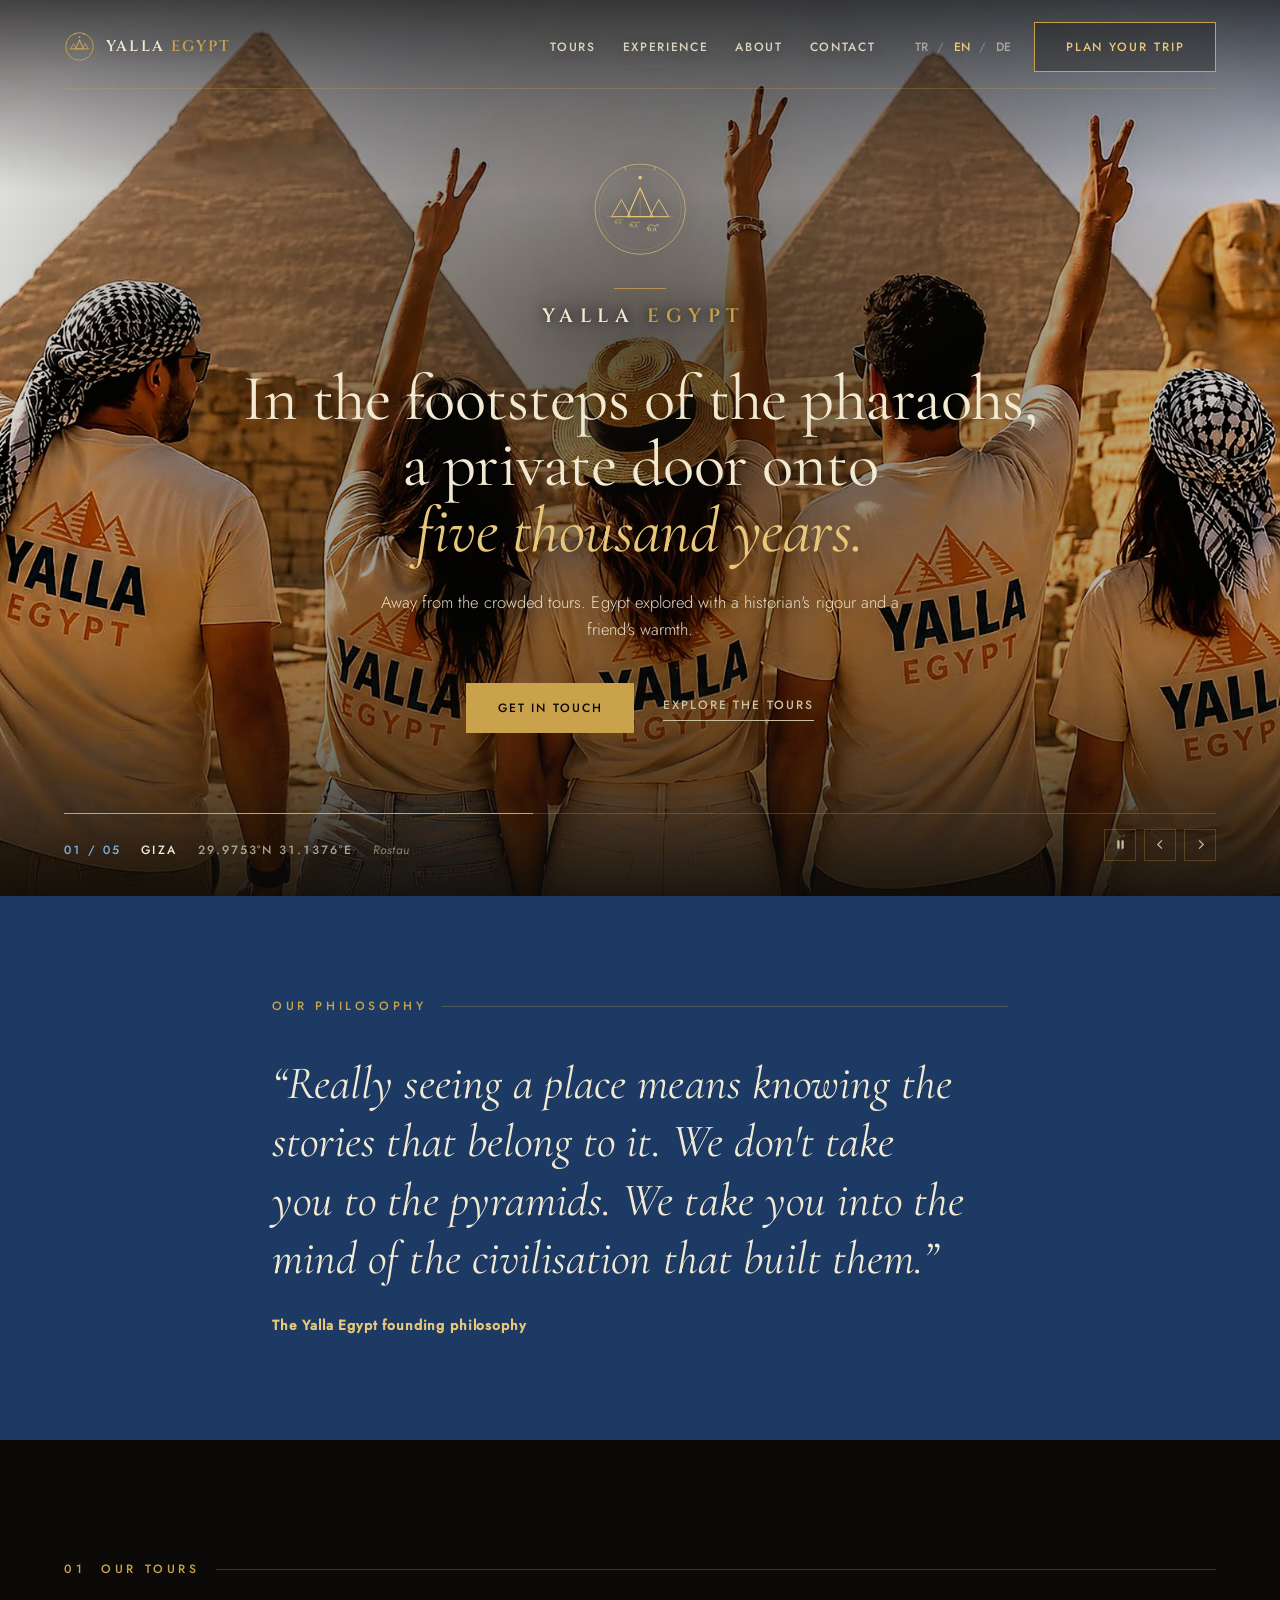
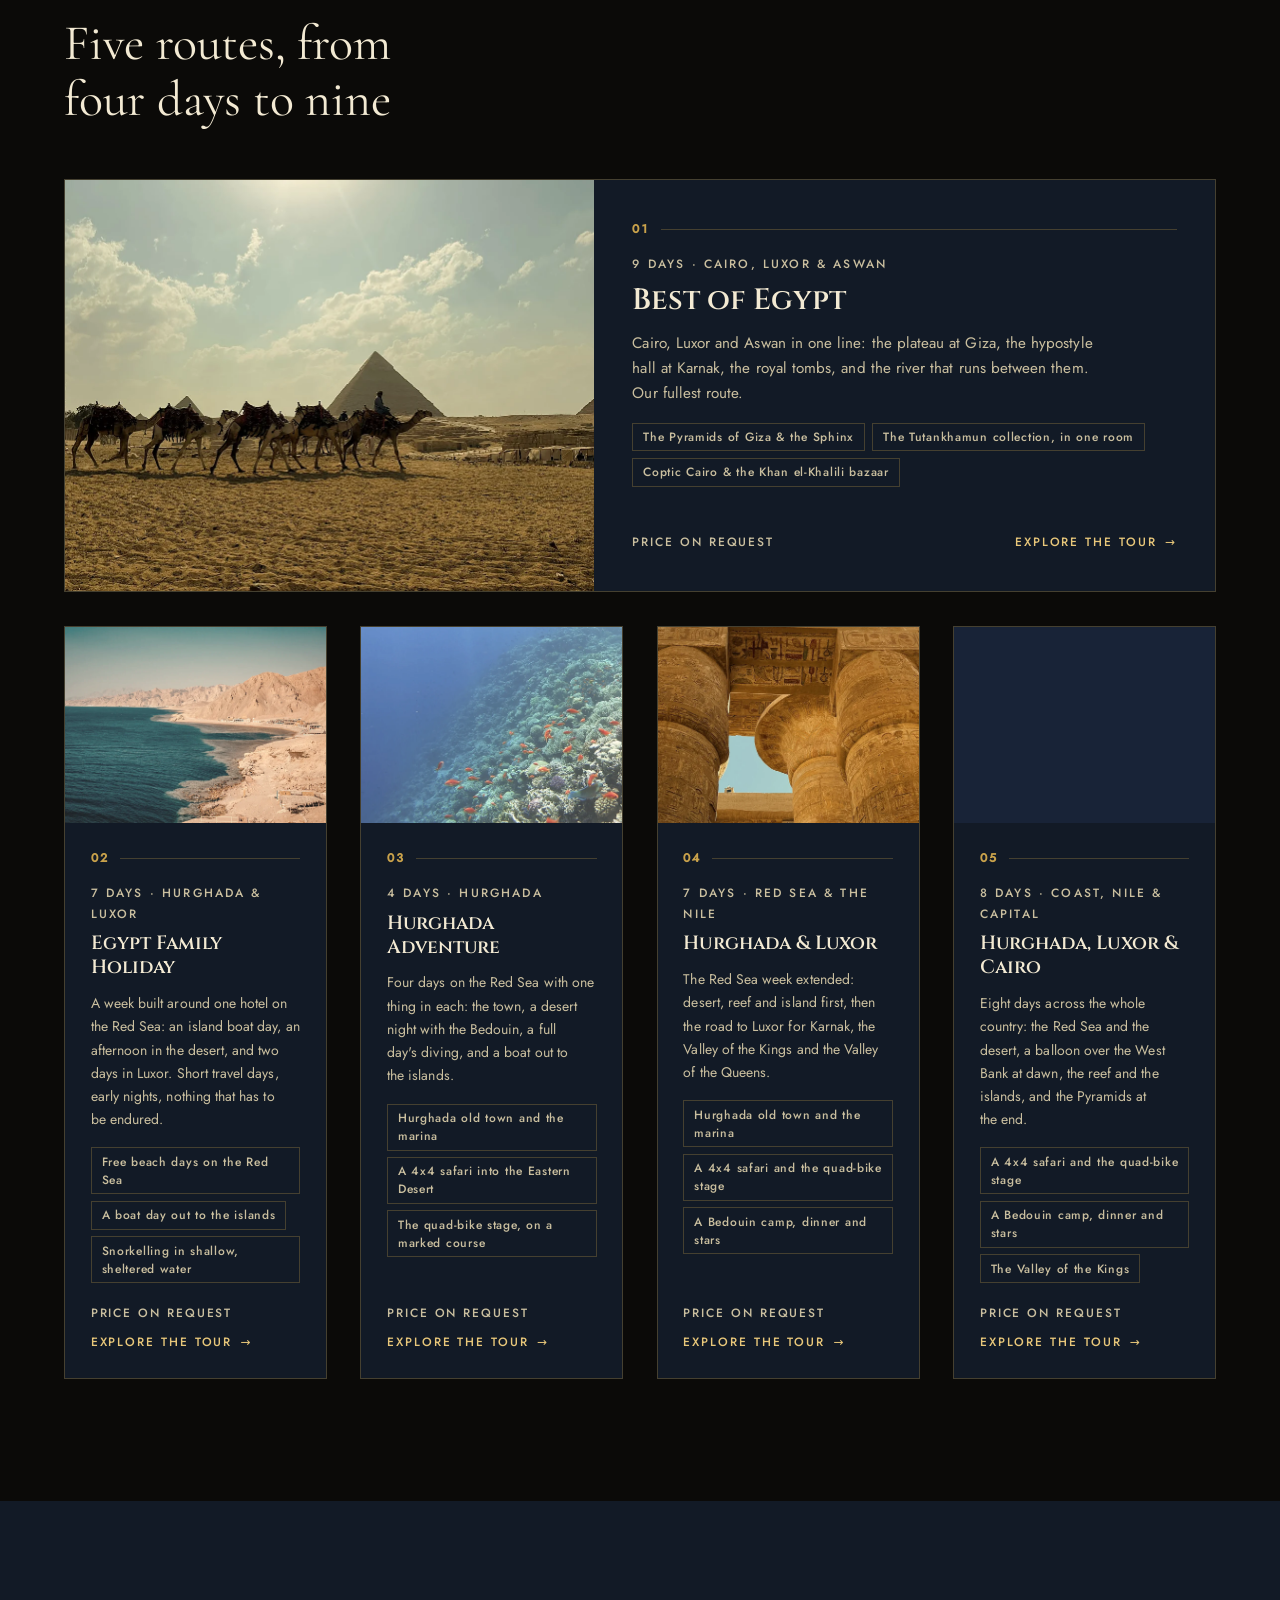
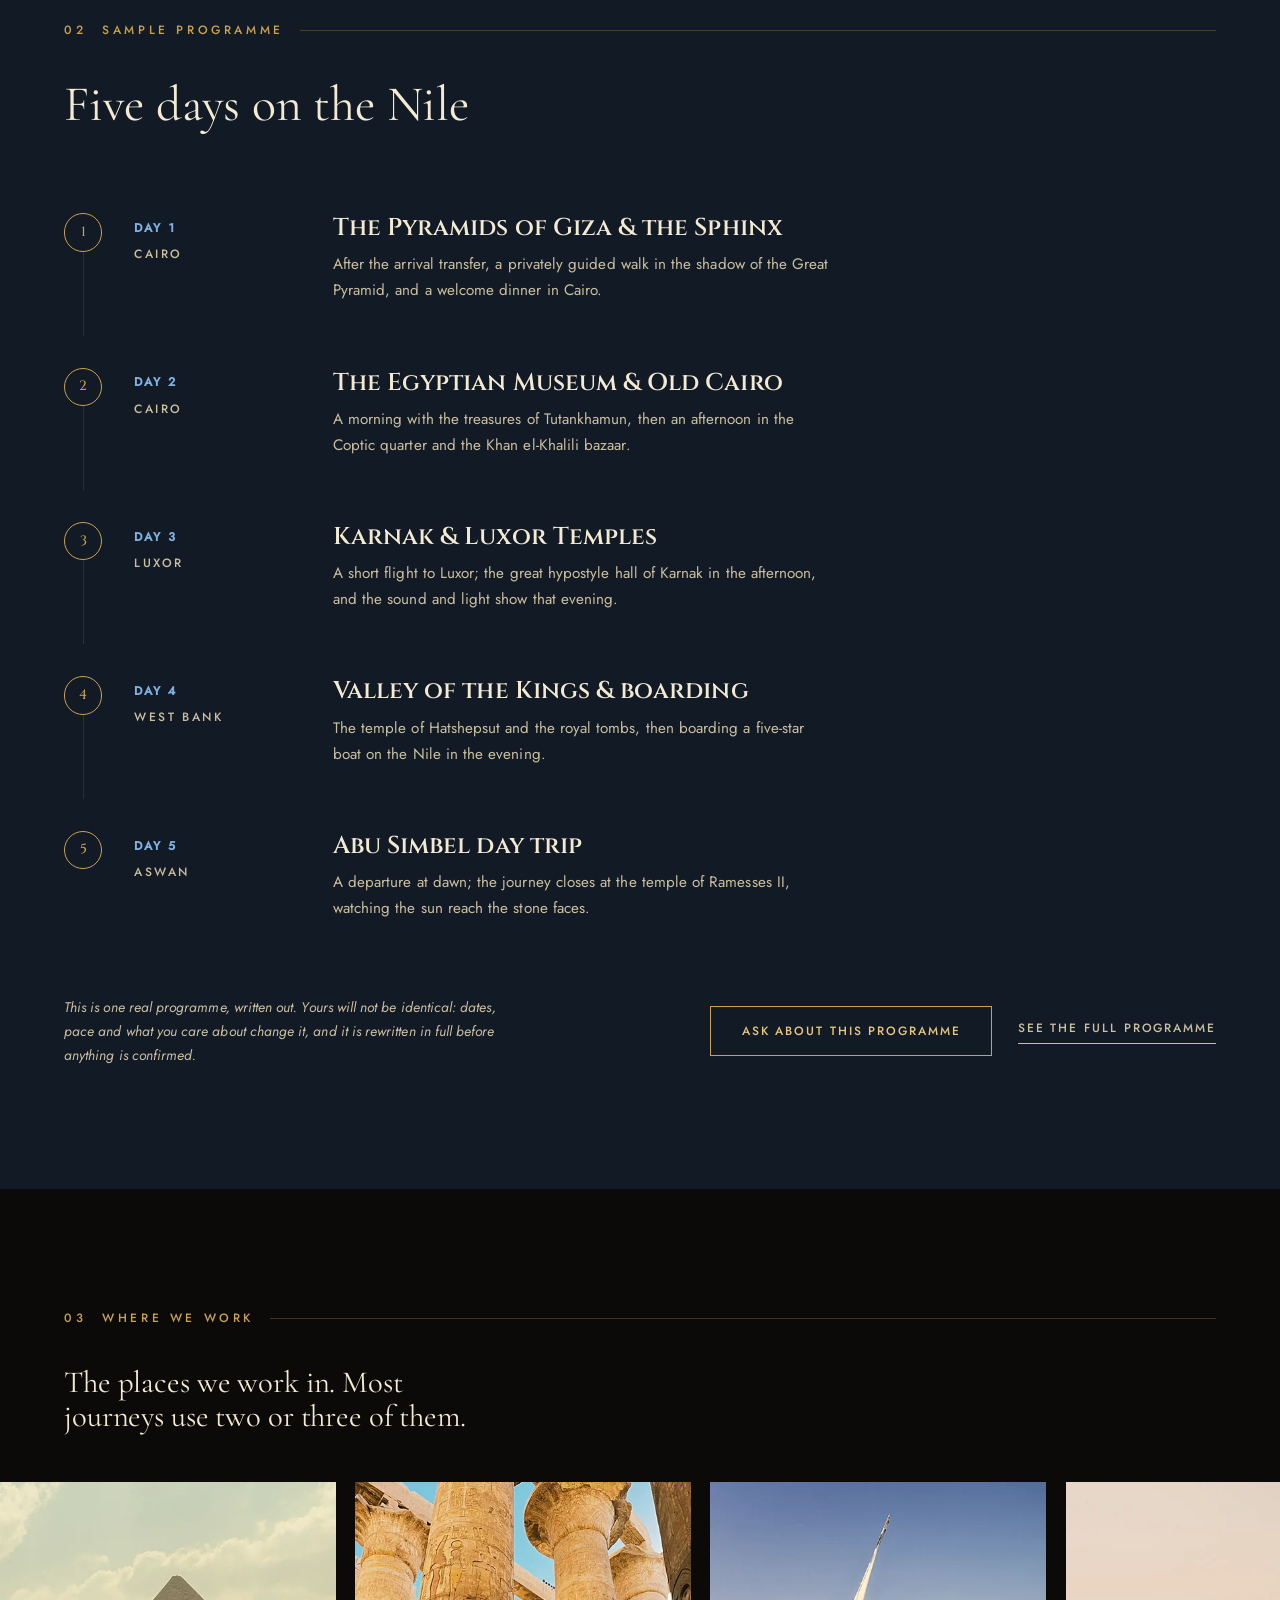
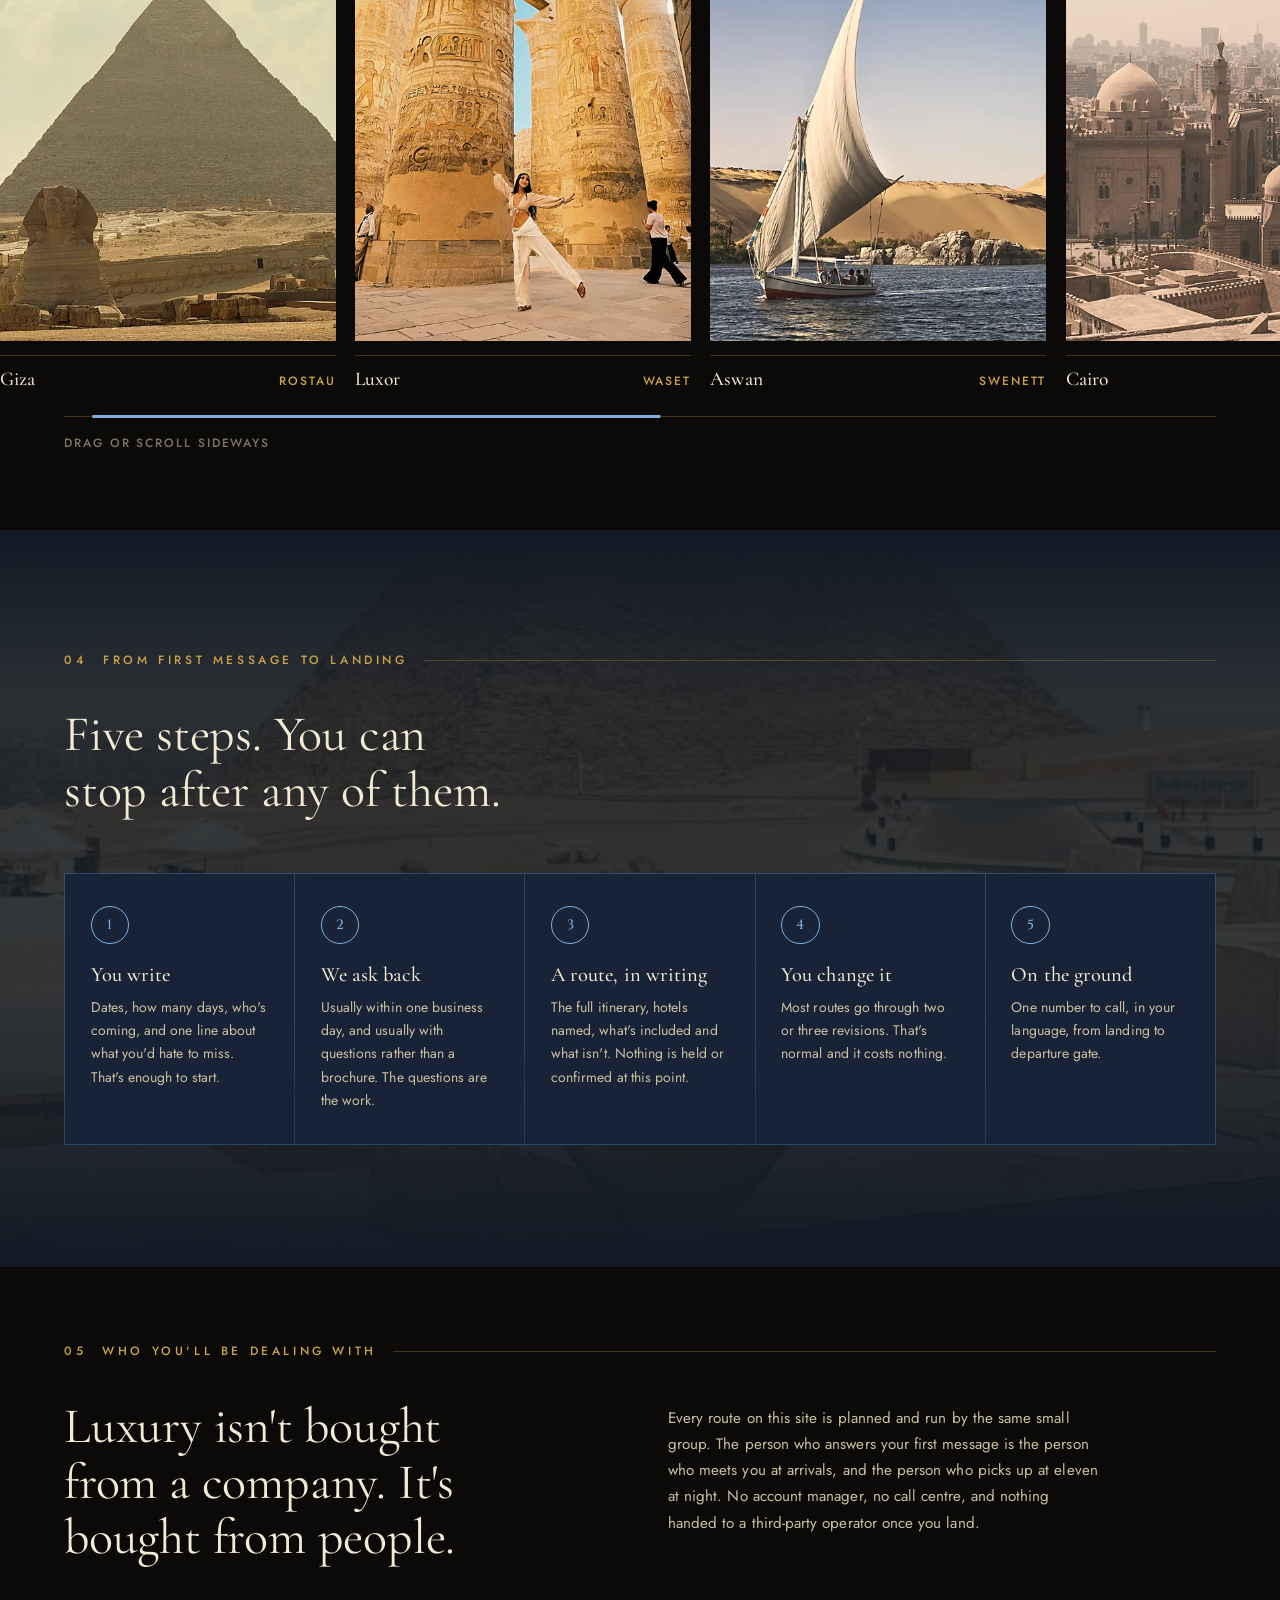
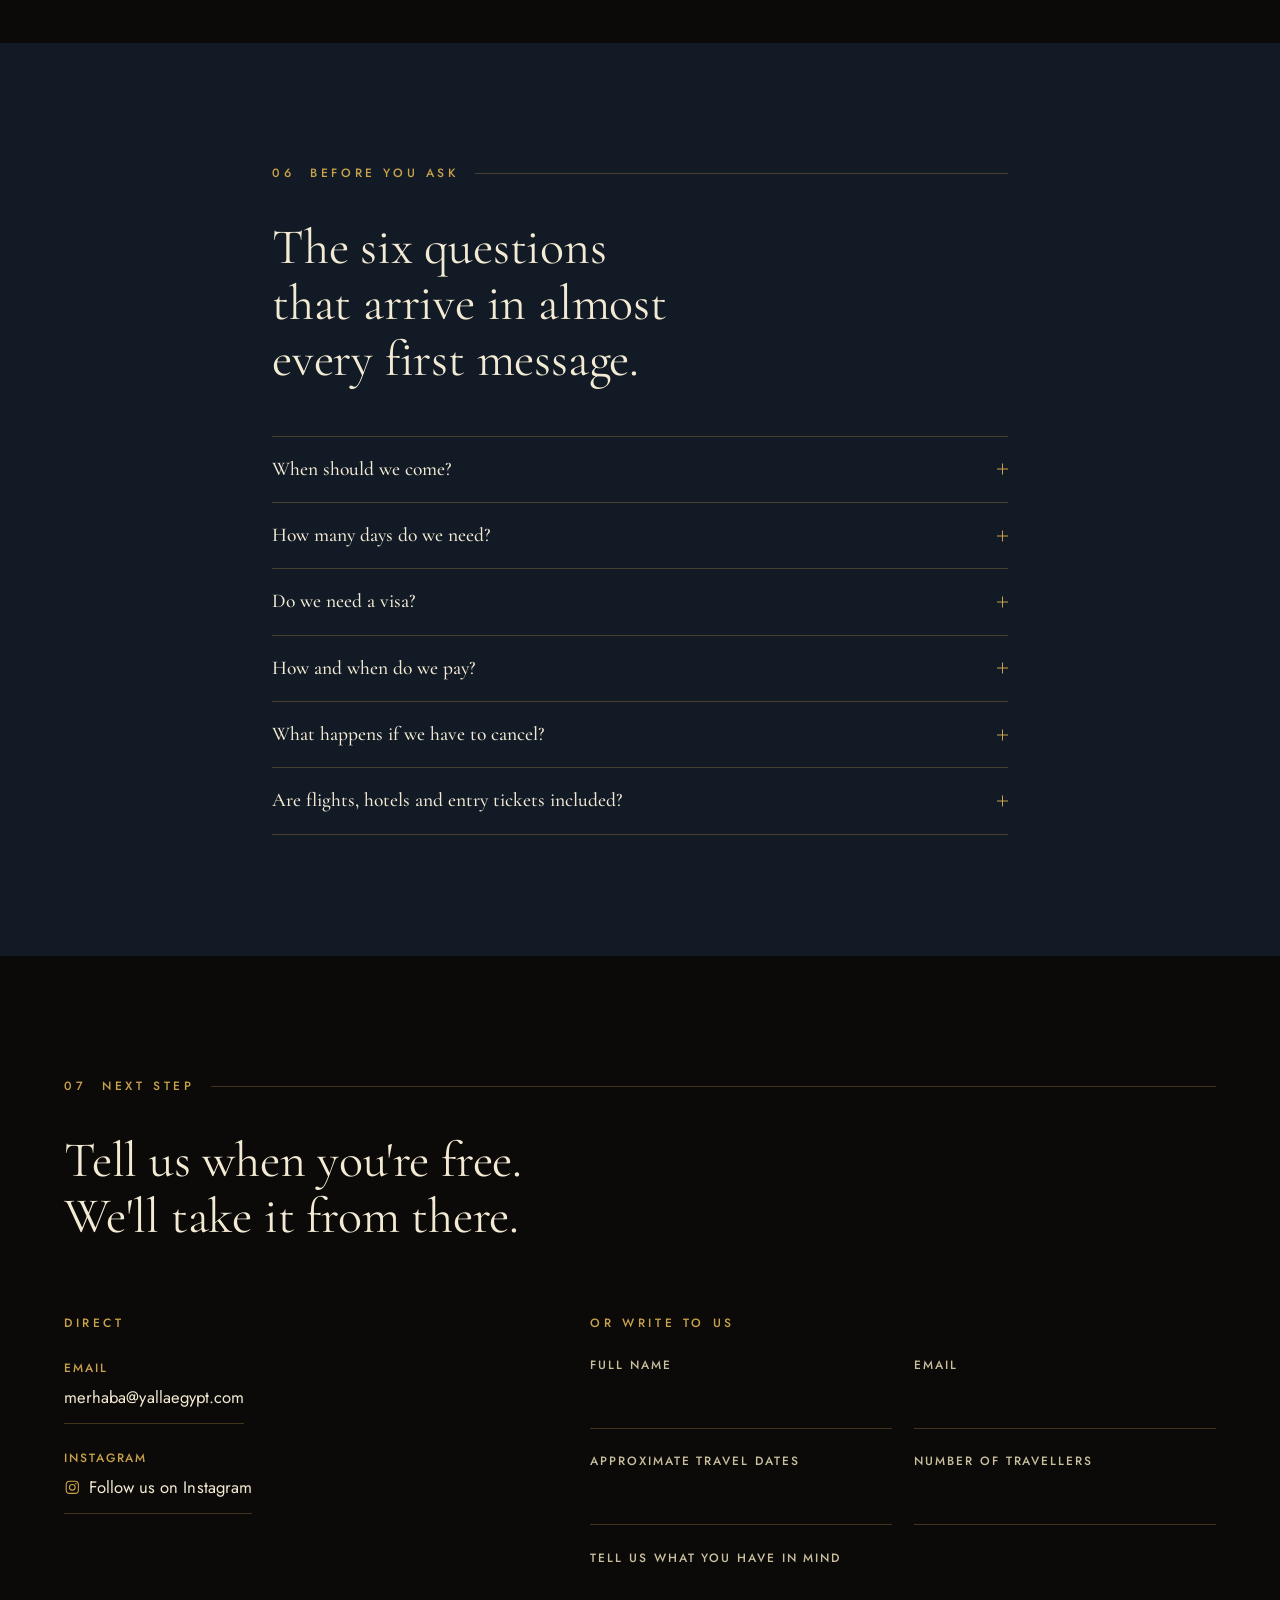
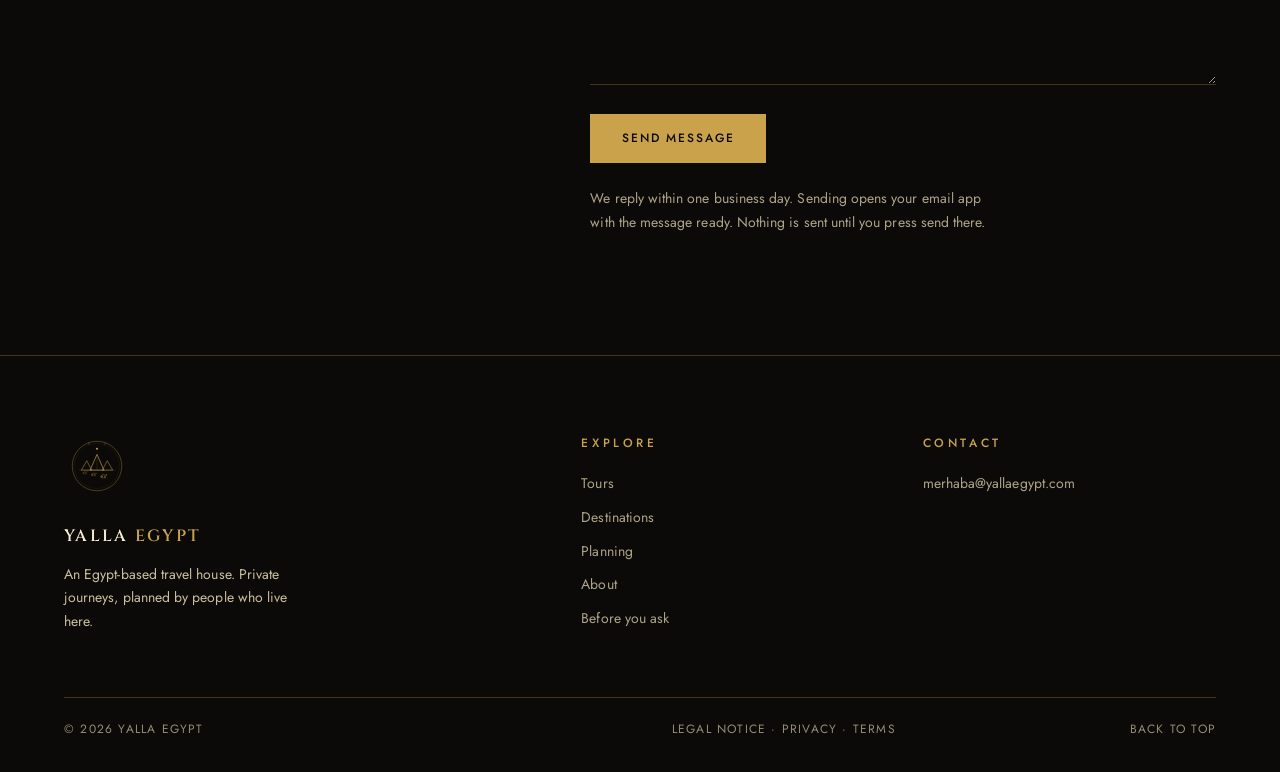
==== commit b2b8e5dc: "update v0.31" ====
--- a/index.html
+++ b/index.html
@@ -12,14 +12,14 @@
      Per-language <title> and description are swapped at runtime by
      js/main.js (setLang) — see js/i18n.js "meta.title" / "meta.description".
      ============================================================ -->
-<title>Yalla Egypt — Private journeys through Egypt</title>
+<title>Yalla Egypt | Private journeys through Egypt</title>
 <meta name="description" content="An Egypt-based travel house planning private journeys through the Nile Valley, the Western Desert and the Red Sea coast. Turkish, English and German.">
 <link rel="canonical" href="https://yallaegypt.com/">
 
 <meta property="og:type" content="website">
 <meta property="og:site_name" content="Yalla Egypt">
 <meta property="og:url" content="https://yallaegypt.com/">
-<meta property="og:title" content="Yalla Egypt — Private journeys through Egypt">
+<meta property="og:title" content="Yalla Egypt | Private journeys through Egypt">
 <meta property="og:description" content="Private journeys through the Nile Valley, the Western Desert and the Red Sea coast.">
 <meta property="og:image" content="https://yallaegypt.com/assets/icons/og-image.jpg">
 <meta property="og:image:width" content="1200">
@@ -29,7 +29,7 @@
 <meta property="og:locale:alternate" content="de_DE">
 
 <meta name="twitter:card" content="summary_large_image">
-<meta name="twitter:title" content="Yalla Egypt — Private journeys through Egypt">
+<meta name="twitter:title" content="Yalla Egypt | Private journeys through Egypt">
 <meta name="twitter:description" content="Private journeys through the Nile Valley, the Western Desert and the Red Sea coast.">
 <meta name="twitter:image" content="https://yallaegypt.com/assets/icons/og-image.jpg">
 
@@ -122,7 +122,7 @@
               "name": "Departure"
             }
           ],
-          "name": "Best of Egypt — day by day"
+          "name": "Best of Egypt, day by day"
         },
         "duration": "P9D",
         "touristDestination": [
@@ -209,7 +209,7 @@
               "name": "A last morning on the Red Sea"
             }
           ],
-          "name": "Egypt Family Holiday — day by day"
+          "name": "Egypt Family Holiday, day by day"
         },
         "duration": "P7D",
         "touristDestination": [
@@ -265,7 +265,7 @@
               "name": "The islands, then departure"
             }
           ],
-          "name": "Hurghada Adventure — day by day"
+          "name": "Hurghada Adventure, day by day"
         },
         "duration": "P4D",
         "touristDestination": [
@@ -332,7 +332,7 @@
               "name": "Back to Hurghada"
             }
           ],
-          "name": "Hurghada & Luxor — day by day"
+          "name": "Hurghada & Luxor, day by day"
         },
         "duration": "P7D",
         "touristDestination": [
@@ -408,7 +408,7 @@
               "name": "Departure from Cairo"
             }
           ],
-          "name": "Hurghada, Luxor & Cairo — day by day"
+          "name": "Hurghada, Luxor & Cairo, day by day"
         },
         "duration": "P8D",
         "touristDestination": [
@@ -681,7 +681,7 @@
 <!-- ===================== NAVIGATION ===================== -->
 <header class="nav" id="nav">
   <div class="nav-in">
-    <a class="brand" href="#" data-i18n-aria="nav.home" aria-label="Yalla Egypt — home">
+    <a class="brand" href="#" data-i18n-aria="nav.home" aria-label="Yalla Egypt, home page">
       <svg class="brand-mark" viewBox="0 0 64 64" aria-hidden="true" focusable="false"><use href="#ye-mark-compact"/></svg>
       <span class="brand-text"><span class="brand-yalla">Yalla</span> <span class="brand-egypt">Egypt</span></span>
     </a>
@@ -801,7 +801,7 @@
         </div>
       </div>
 
-      <h1 id="hero-h" class="hero-h" data-i18n="hero.h" data-i18n-html>In the footsteps of the pharaohs —<br>a private door onto<br><em>five thousand years.</em></h1>
+      <h1 id="hero-h" class="hero-h" data-i18n="hero.h" data-i18n-html>In the footsteps of the pharaohs,<br>a private door onto<br><em>five thousand years.</em></h1>
       <p class="hero-sub" data-i18n="hero.sub">Away from the crowded tours. Egypt explored with a historian's rigour and a friend's warmth.</p>
       <div class="hero-cta">
         <a class="btn btn--gold" href="#contact" data-i18n="hero.cta1">Get in touch</a>
@@ -848,8 +848,8 @@
          differs per language, and baking one into the copy would put
          the wrong mark in front of two of the three. -->
     <figure class="pull pull--hero rv">
-      <blockquote data-i18n="phil.quote">Really seeing a place means knowing the stories that belong to it. We don't take you to the pyramids — we take you into the mind of the civilisation that built them.</blockquote>
-      <figcaption data-i18n="phil.who">— The Yalla Egypt founding philosophy</figcaption>
+      <blockquote data-i18n="phil.quote">Really seeing a place means knowing the stories that belong to it. We don't take you to the pyramids. We take you into the mind of the civilisation that built them.</blockquote>
+      <figcaption data-i18n="phil.who">The Yalla Egypt founding philosophy</figcaption>
     </figure>
   </div>
 </section>
@@ -915,7 +915,7 @@
   </div>
   <div id="mq-rows"></div>
   <div class="wrap mq-foot">
-    <p class="flag" id="demo-flag" data-i18n="s6.demo">Demo content — replace via js/data.js</p>
+    <p class="flag" id="demo-flag" data-i18n="s6.demo">Demo content. Replace via js/data.js</p>
     <button id="mq-toggle" class="ctl-text" type="button" aria-pressed="false">
       <svg width="9" height="9" viewBox="0 0 10 10" fill="currentColor" aria-hidden="true"><rect x="1" width="3" height="10"/><rect x="6" width="3" height="10"/></svg>
       <span class="mq-toggle-label">Pause testimonials</span>
@@ -991,7 +991,7 @@
           <textarea id="cf-message" name="message" rows="4"></textarea>
         </div>
         <button class="btn btn--gold cform-submit" type="submit" data-i18n="contact.form.submit">Send message</button>
-        <p class="cform-note" data-i18n="contact.form.note">We reply within one business day. Sending opens your email app with the message ready — nothing is sent until you press send there.</p>
+        <p class="cform-note" data-i18n="contact.form.note">We reply within one business day. Sending opens your email app with the message ready. Nothing is sent until you press send there.</p>
 
         <!-- Post-submit state. The form hands the message to the
              visitor's mail client, which reports nothing back and on
@@ -1037,10 +1037,6 @@
         <h3 data-i18n="foot.contact">Contact</h3>
         <ul id="foot-contact"></ul>
       </div>
-      <div class="foot-col">
-        <h3 data-i18n="foot.follow">Follow</h3>
-        <ul id="foot-social"></ul>
-      </div>
     </div>
     <div class="foot-bot">
       <span>© <span id="yr">2026</span> Yalla Egypt</span>
--- a/css/styles.css
+++ b/css/styles.css
@@ -187,7 +187,7 @@
    are actually present, so the sequence never shows a gap when one
    is left out. Kept in CSS content because it is ornament, not
    copy — nothing here needs translating. */
-.eyebrow[data-n]::before{ content:attr(data-n) " — "; }
+.eyebrow[data-n]::before{ content:attr(data-n); }
 
 .eyebrow--plain{ margin-bottom:1.6rem; }
 .eyebrow--plain::after{ display:none; }
@@ -1402,7 +1402,7 @@
   padding-block:clamp(3rem,6vw,5rem) clamp(1.4rem,2.5vw,2rem);
 }
 .foot-grid{ display:grid; grid-template-columns:1fr; gap:clamp(2rem,4vw,3rem); }
-@media (min-width:720px){ .foot-grid{ grid-template-columns:1.5fr 1fr 1fr 1fr; } }
+@media (min-width:720px){ .foot-grid{ grid-template-columns:1.6fr 1fr 1fr; } }
 .foot-mark{ width:66px; height:66px; color:var(--gold); }
 .foot-word{
   font-family:var(--font-display); font-weight:600; font-size:1.02rem;
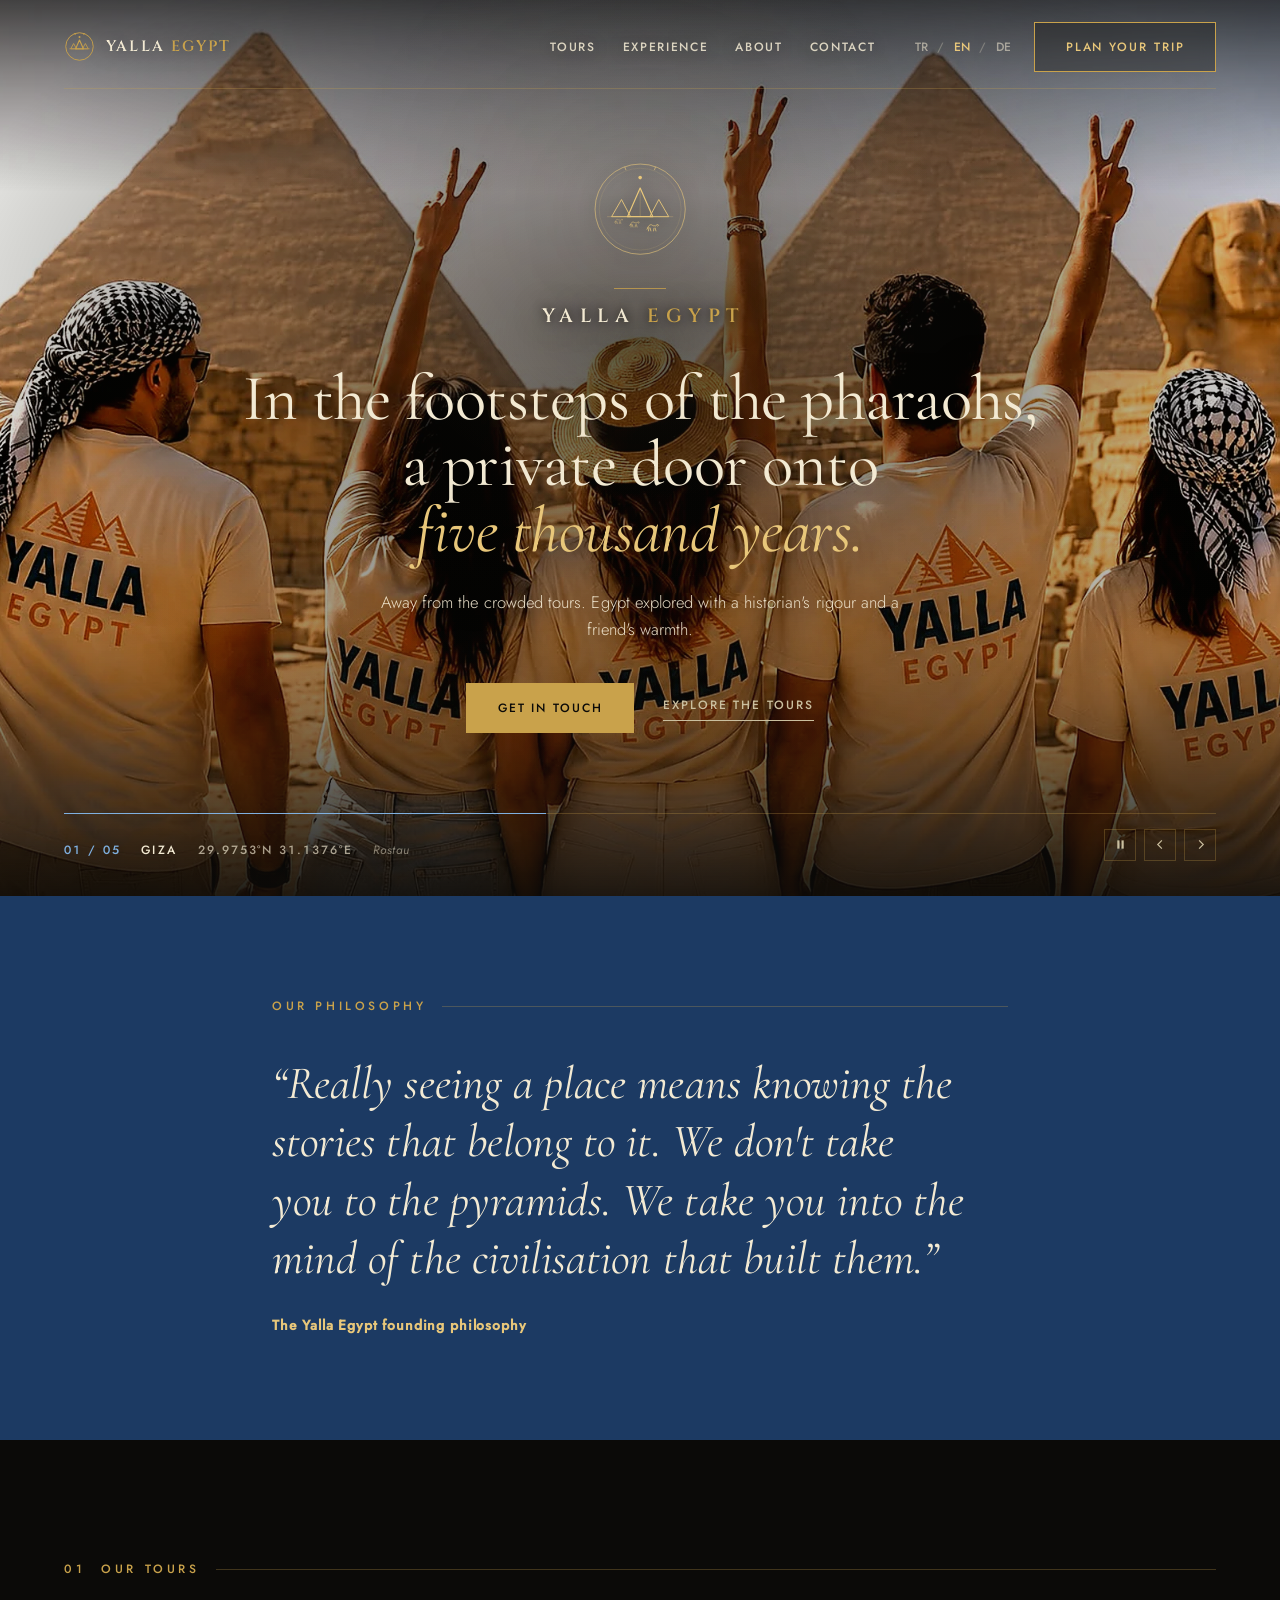
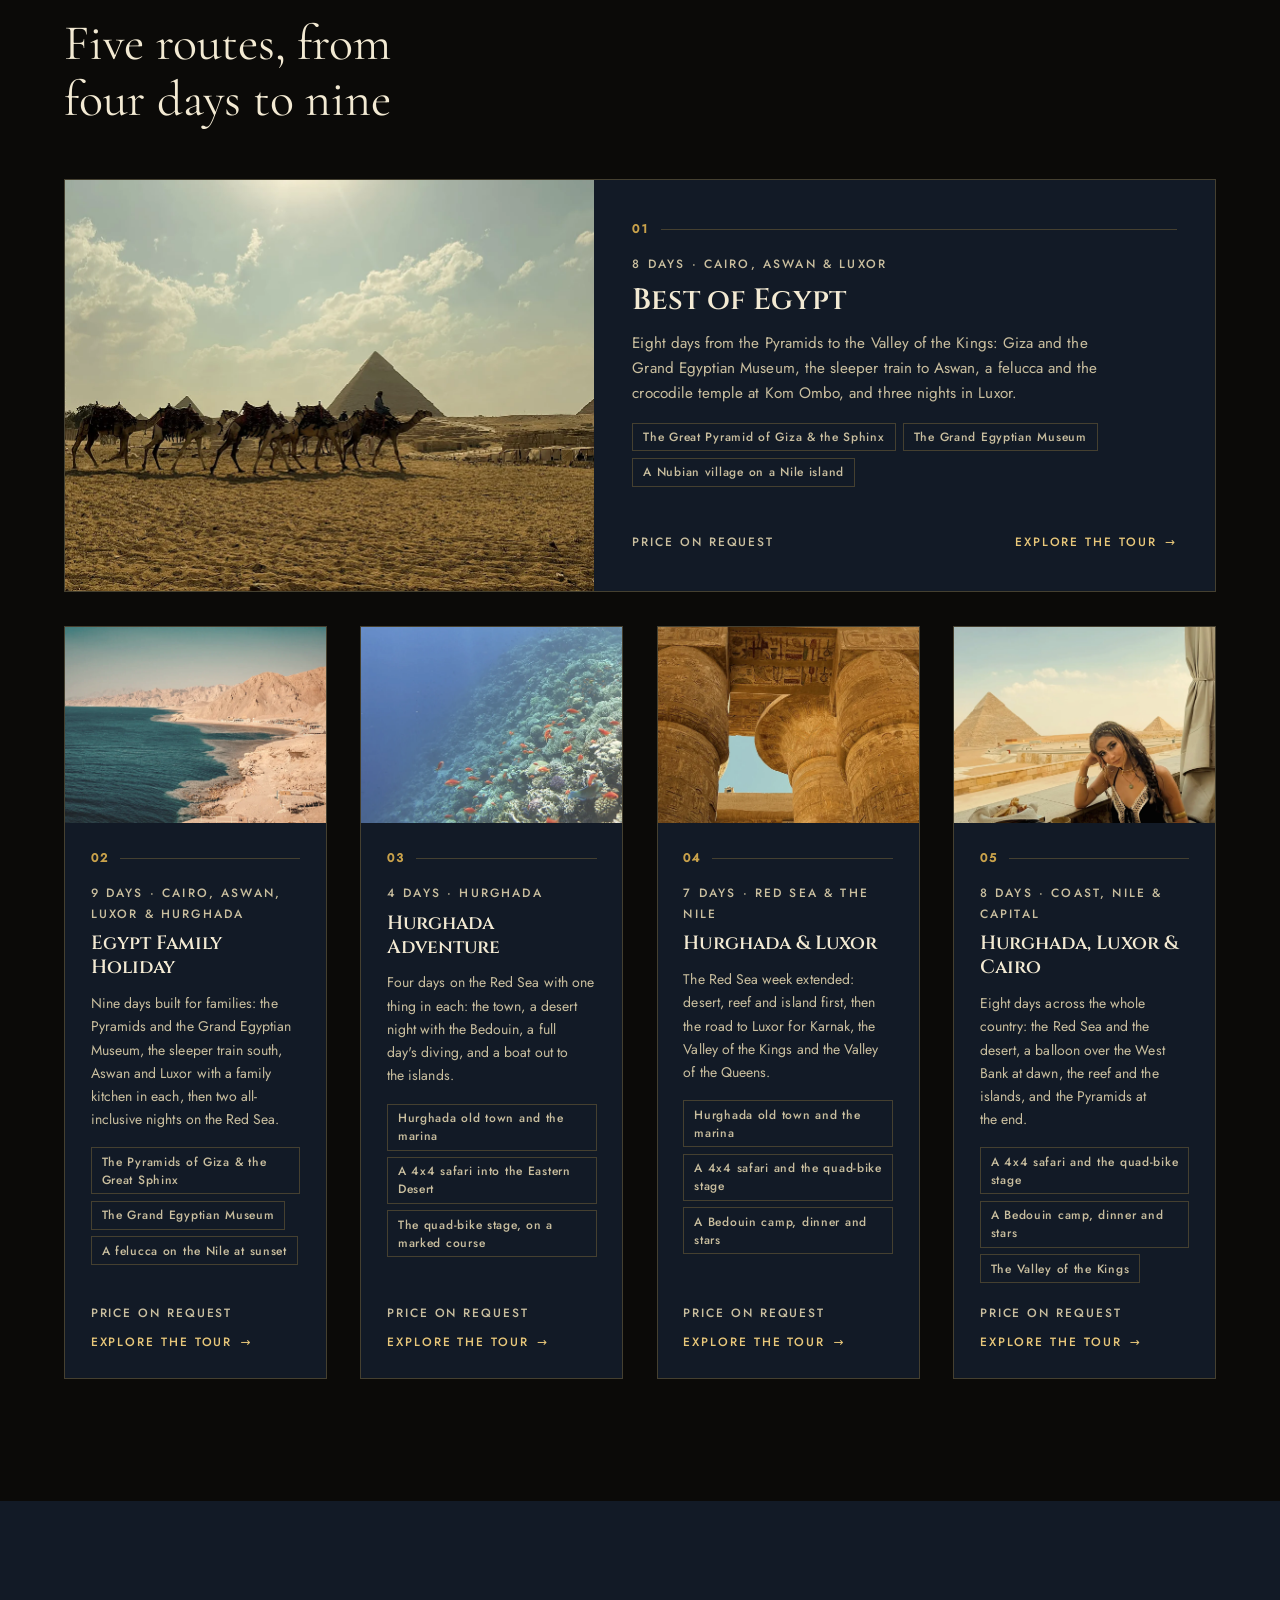
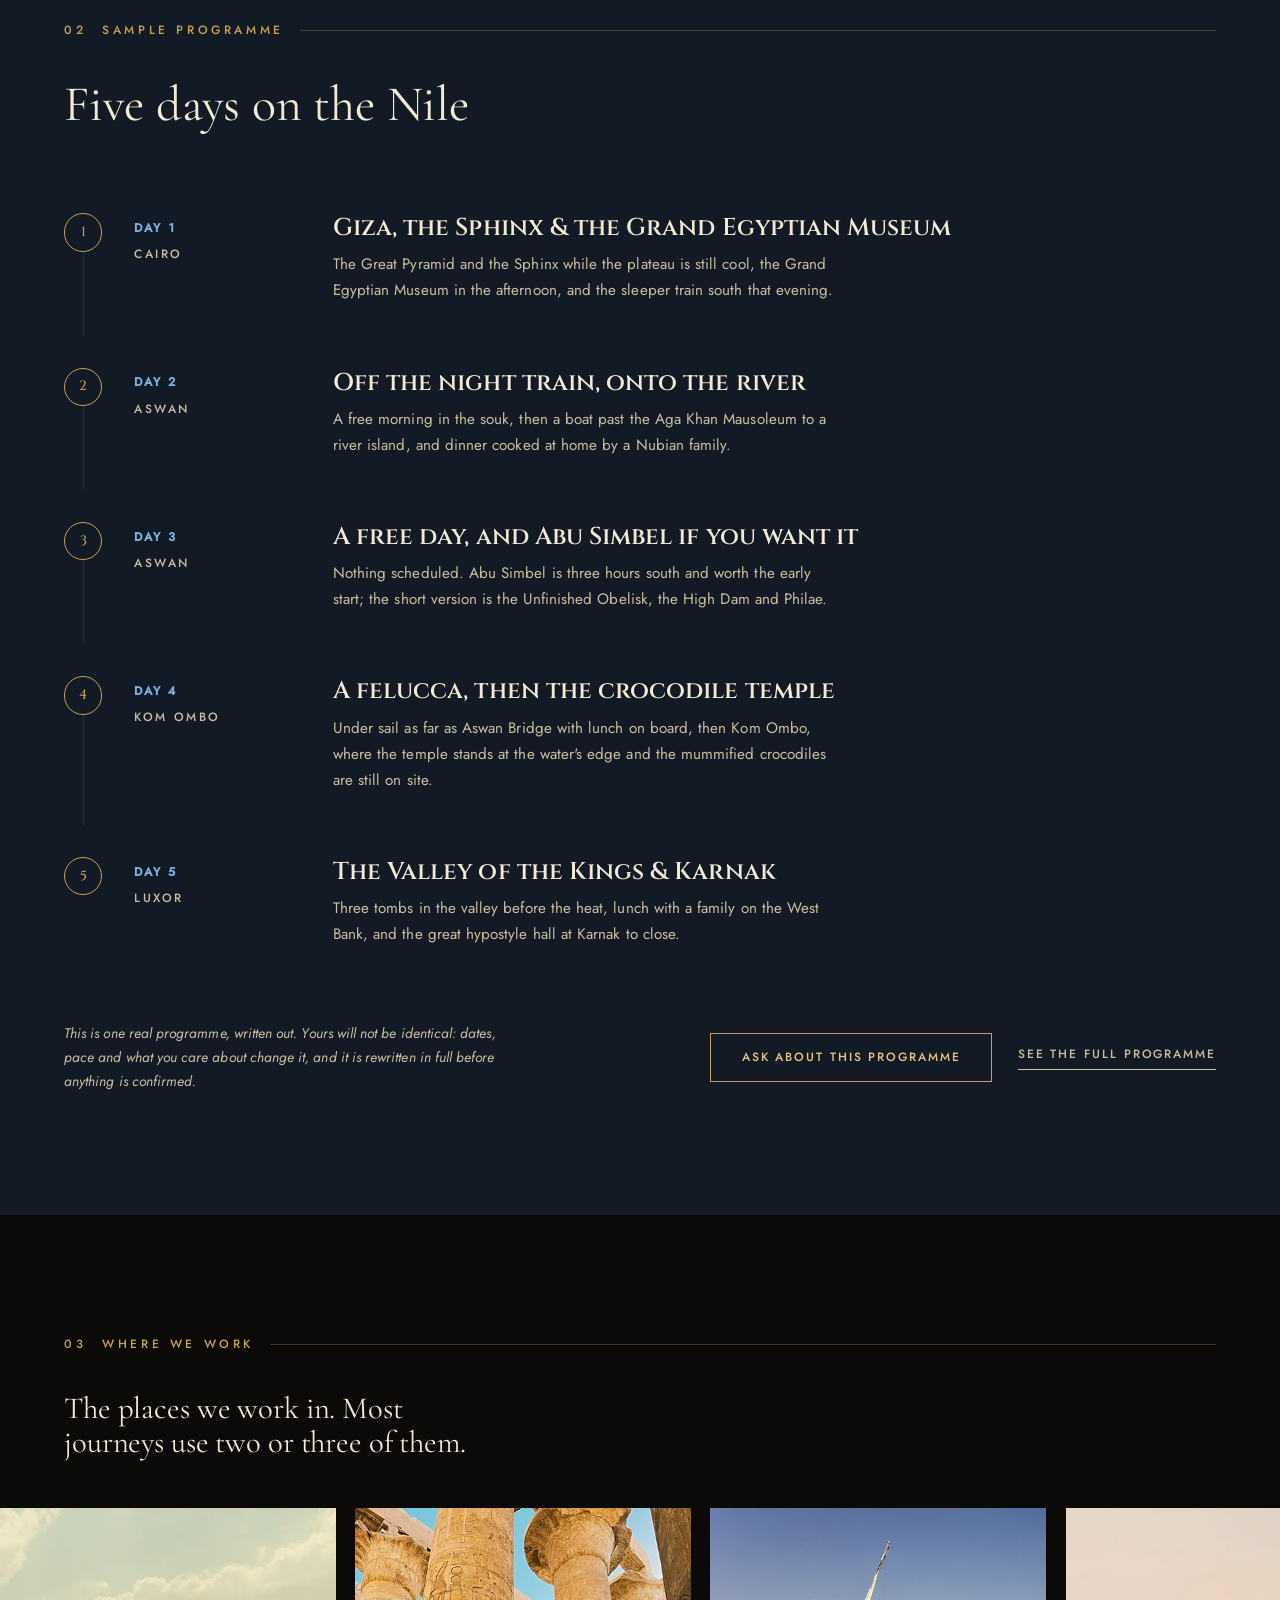
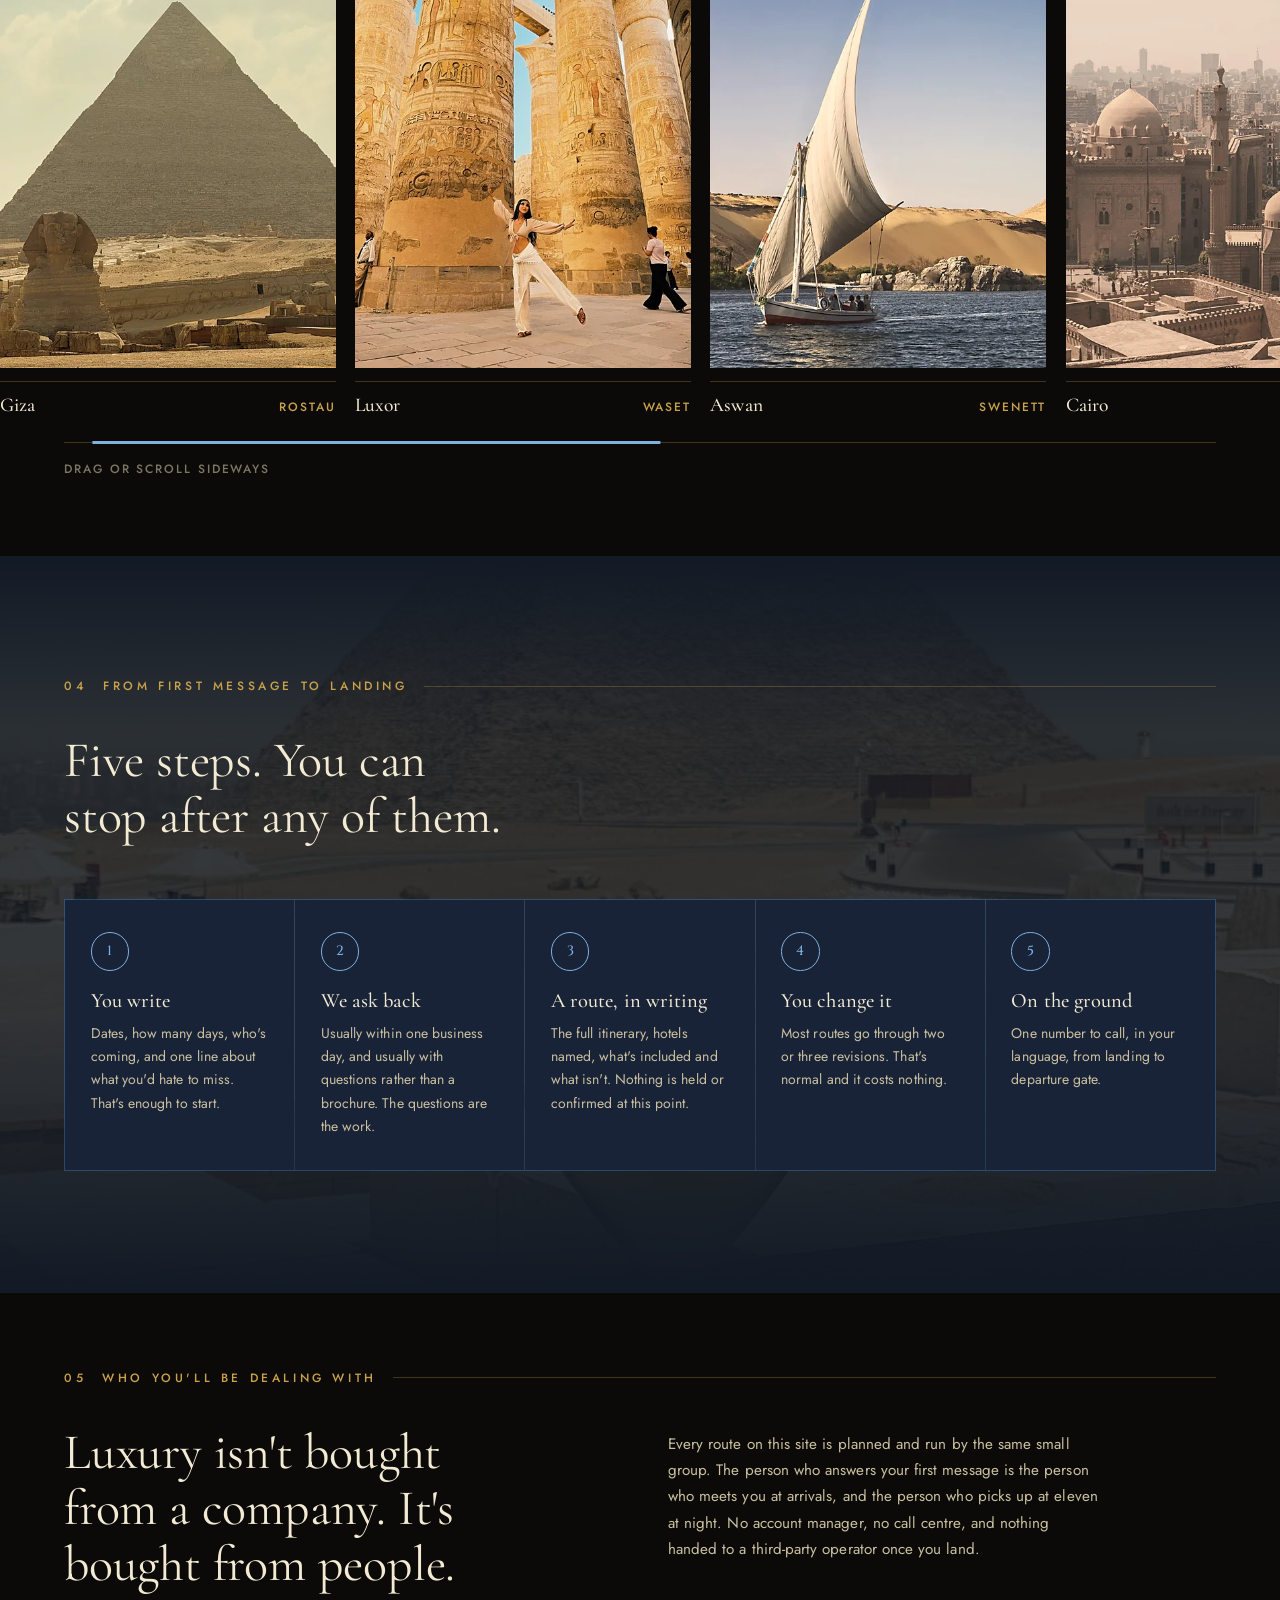
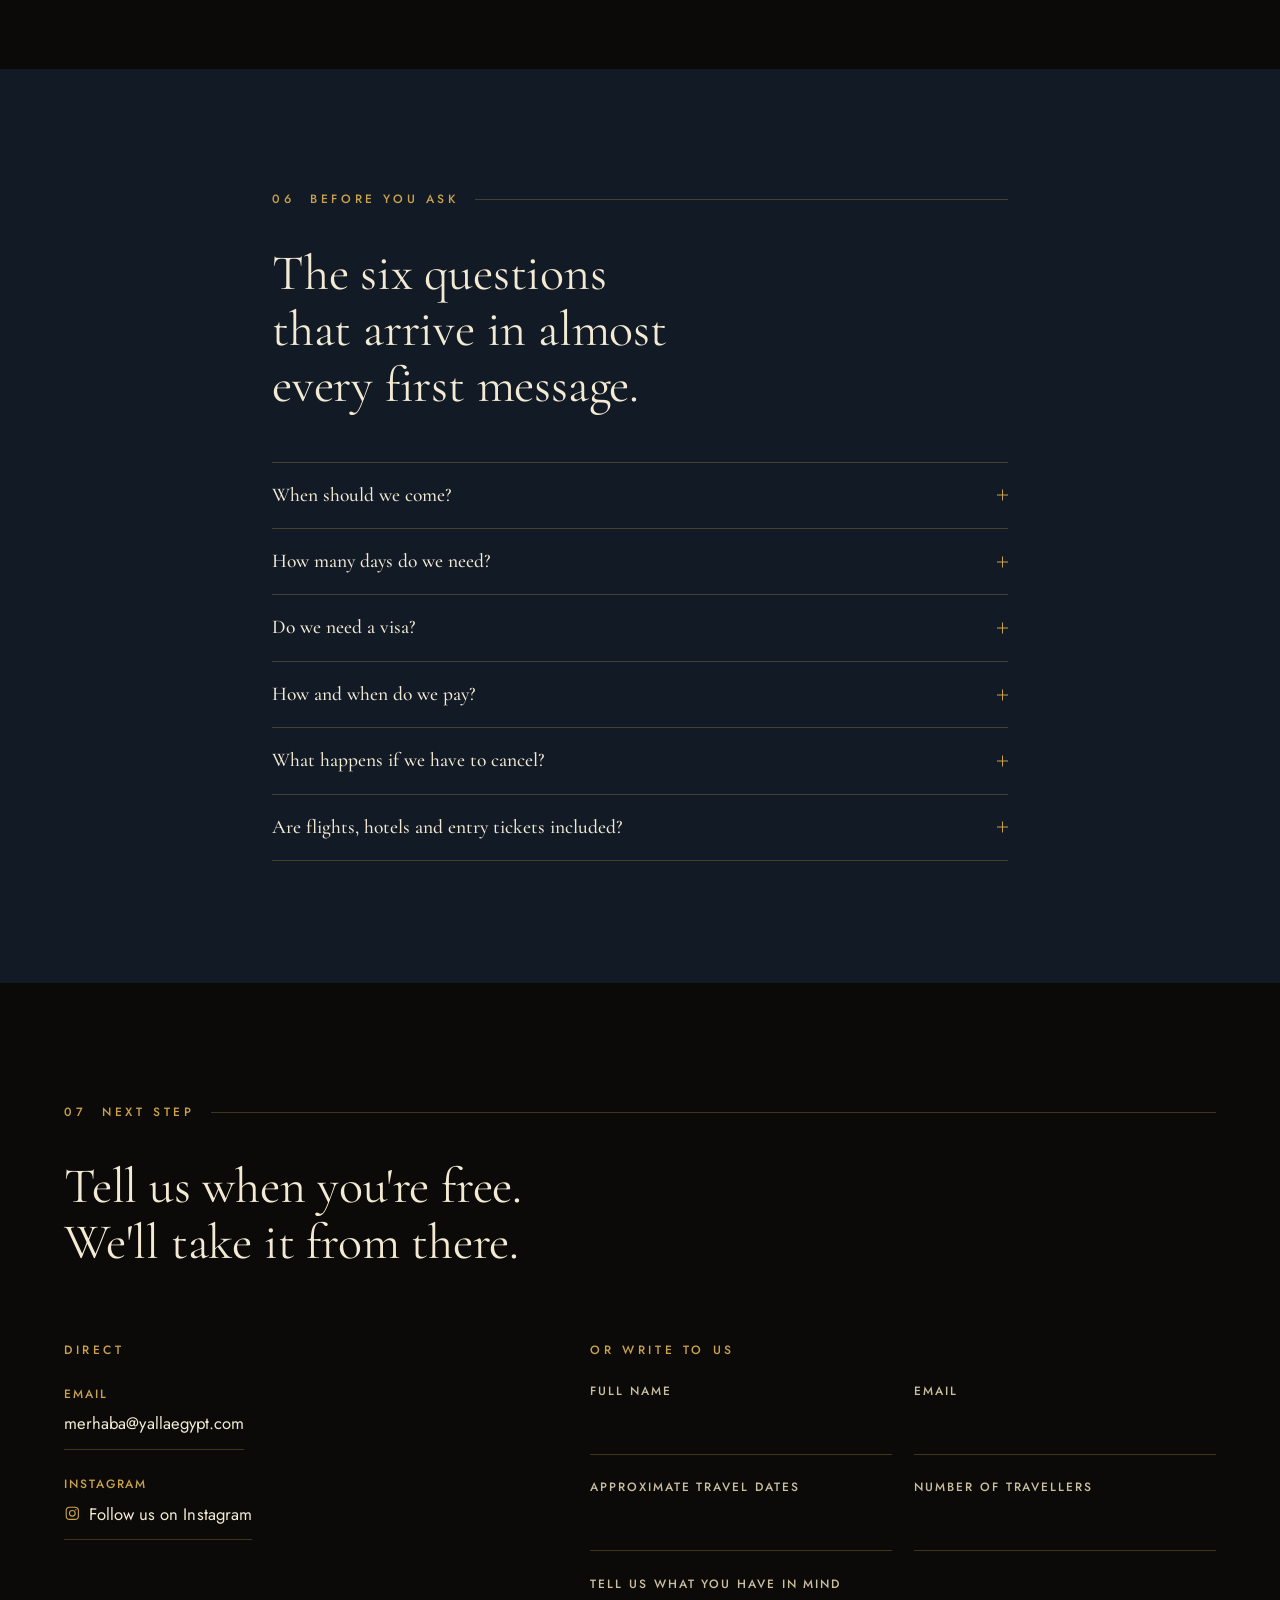
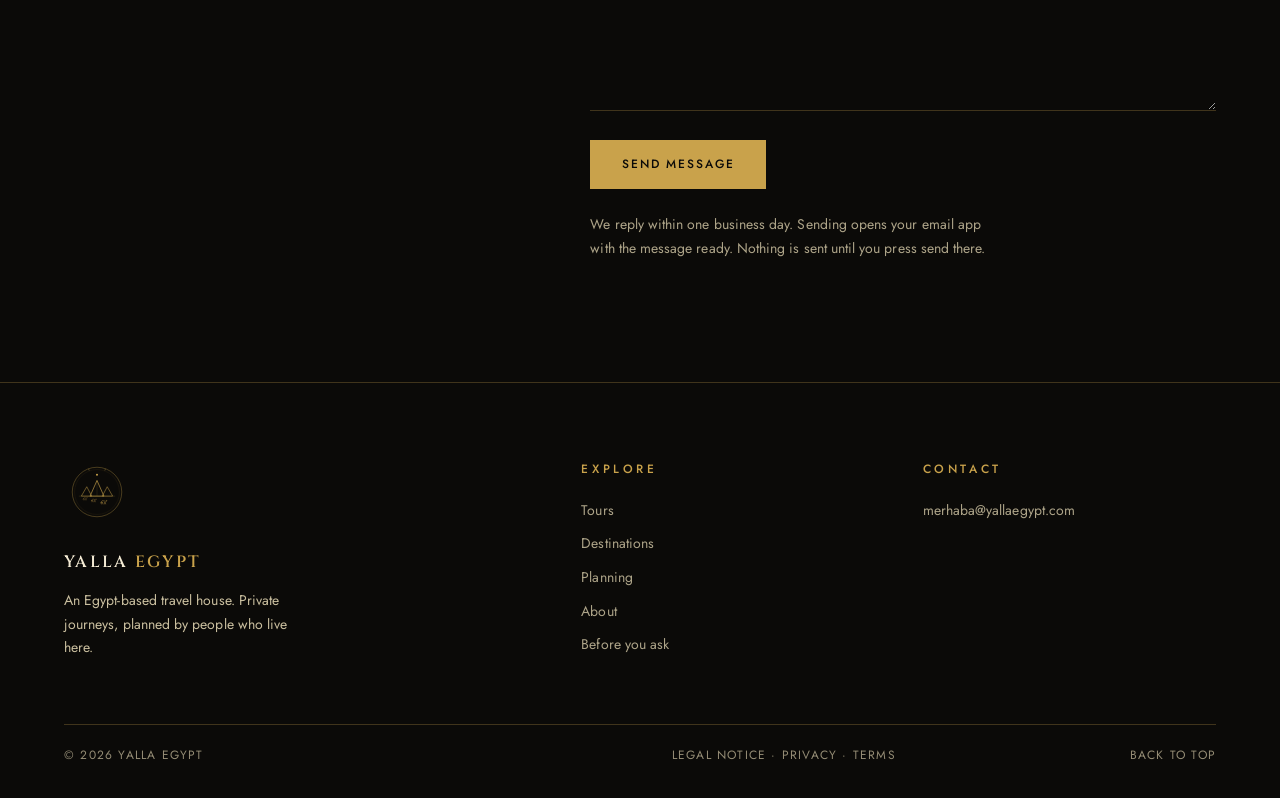
==== commit 0d5da173: "update v0.34" ====
--- a/index.html
+++ b/index.html
@@ -66,7 +66,7 @@
       "itemOffered": {
         "@type": "TouristTrip",
         "name": "Best of Egypt",
-        "description": "Nine days from Cairo to Abu Simbel: the Giza plateau, the Egyptian museum, Karnak and Luxor Temple, the Valley of the Kings, the Nile between Luxor and Aswan, Philae and Abu Simbel at first light.",
+        "description": "Eight days from Cairo to Luxor: the Great Pyramid of Giza and the Sphinx, the Grand Egyptian Museum, the overnight sleeper train to Aswan, a Nubian village on the Nile, a felucca and the temple of Kom Ombo, the Valley of the Kings and Karnak.",
         "touristType": "Private, guided travel",
         "provider": {
           "@type": "TravelAgency",
@@ -74,7 +74,7 @@
         },
         "itinerary": {
           "@type": "ItemList",
-          "numberOfItems": 9,
+          "numberOfItems": 8,
           "itemListElement": [
             {
               "@type": "ListItem",
@@ -84,47 +84,42 @@
             {
               "@type": "ListItem",
               "position": 2,
-              "name": "The Pyramids of Giza and the Sphinx"
+              "name": "The Great Pyramid of Giza, the Grand Egyptian Museum and the night train to Aswan"
             },
             {
               "@type": "ListItem",
               "position": 3,
-              "name": "The Egyptian museum and old Cairo"
+              "name": "Aswan and a Nubian village on the Nile"
             },
             {
               "@type": "ListItem",
               "position": 4,
-              "name": "Karnak and Luxor Temple"
+              "name": "A free day in Aswan"
             },
             {
               "@type": "ListItem",
               "position": 5,
-              "name": "The Valley of the Kings"
+              "name": "A felucca, the temple of Kom Ombo, and on to Luxor"
             },
             {
               "@type": "ListItem",
               "position": 6,
-              "name": "Along the Nile to Aswan"
+              "name": "The Valley of the Kings and the West Bank of Luxor"
             },
             {
               "@type": "ListItem",
               "position": 7,
-              "name": "Philae and a felucca at Aswan"
+              "name": "Karnak Temple and a West Bank village"
             },
             {
               "@type": "ListItem",
               "position": 8,
-              "name": "Abu Simbel at first light"
-            },
-            {
-              "@type": "ListItem",
-              "position": 9,
-              "name": "Departure"
+              "name": "Flight to Cairo and departure"
             }
           ],
           "name": "Best of Egypt, day by day"
         },
-        "duration": "P9D",
+        "duration": "P8D",
         "touristDestination": [
           {
             "@type": "TouristDestination",
@@ -136,23 +131,15 @@
           },
           {
             "@type": "TouristDestination",
+            "name": "Aswan"
+          },
+          {
+            "@type": "TouristDestination",
+            "name": "Kom Ombo"
+          },
+          {
+            "@type": "TouristDestination",
             "name": "Luxor"
-          },
-          {
-            "@type": "TouristDestination",
-            "name": "Edfu"
-          },
-          {
-            "@type": "TouristDestination",
-            "name": "Kom Ombo"
-          },
-          {
-            "@type": "TouristDestination",
-            "name": "Aswan"
-          },
-          {
-            "@type": "TouristDestination",
-            "name": "Abu Simbel"
           }
         ]
       }
@@ -163,7 +150,7 @@
       "itemOffered": {
         "@type": "TouristTrip",
         "name": "Egypt Family Holiday",
-        "description": "Seven days built around one hotel on the Red Sea: a Hurghada city day, an island boat day with snorkelling, a late-afternoon desert safari with a Bedouin dinner, and two days in Luxor for Karnak and the Valley of the Kings.",
+        "description": "Nine days for families: the Pyramids of Giza and the Grand Egyptian Museum, the overnight sleeper train to Aswan, Philae Temple and a Nubian village, Karnak and the Valley of the Kings in Luxor, then two all-inclusive nights on the Red Sea at Hurghada.",
         "touristType": "Private, guided travel",
         "provider": {
           "@type": "TravelAgency",
@@ -171,59 +158,77 @@
         },
         "itinerary": {
           "@type": "ItemList",
-          "numberOfItems": 7,
+          "numberOfItems": 9,
           "itemListElement": [
             {
               "@type": "ListItem",
               "position": 1,
-              "name": "Arrival in Hurghada"
+              "name": "Arrival in Cairo"
             },
             {
               "@type": "ListItem",
               "position": 2,
-              "name": "Hurghada town and the sea"
+              "name": "The Pyramids of Giza, the Grand Egyptian Museum and the night train to Aswan"
             },
             {
               "@type": "ListItem",
               "position": 3,
-              "name": "The island boat day"
+              "name": "Philae Temple and dinner in a Nubian village"
             },
             {
               "@type": "ListItem",
               "position": 4,
-              "name": "Desert safari and a Bedouin evening"
+              "name": "A free day in Aswan and a felucca at sunset"
             },
             {
               "@type": "ListItem",
               "position": 5,
-              "name": "Karnak and Luxor Temple"
+              "name": "Karnak Temple in Luxor"
             },
             {
               "@type": "ListItem",
               "position": 6,
-              "name": "The Valley of the Kings and back to the coast"
+              "name": "The Valley of the Kings"
             },
             {
               "@type": "ListItem",
               "position": 7,
-              "name": "A last morning on the Red Sea"
+              "name": "Across to Hurghada and the Red Sea"
+            },
+            {
+              "@type": "ListItem",
+              "position": 8,
+              "name": "A free day on the Red Sea"
+            },
+            {
+              "@type": "ListItem",
+              "position": 9,
+              "name": "Departure from Hurghada"
             }
           ],
           "name": "Egypt Family Holiday, day by day"
         },
-        "duration": "P7D",
+        "duration": "P9D",
         "touristDestination": [
           {
             "@type": "TouristDestination",
+            "name": "Cairo"
+          },
+          {
+            "@type": "TouristDestination",
+            "name": "Giza"
+          },
+          {
+            "@type": "TouristDestination",
+            "name": "Aswan"
+          },
+          {
+            "@type": "TouristDestination",
+            "name": "Luxor"
+          },
+          {
+            "@type": "TouristDestination",
             "name": "Hurghada"
-          },
-          {
-            "@type": "TouristDestination",
-            "name": "Giftun"
-          },
-          {
-            "@type": "TouristDestination",
-            "name": "Luxor"
           }
         ]
       }
--- a/css/styles.css
+++ b/css/styles.css
@@ -37,7 +37,6 @@
 
   /* -- Blue: sparing, and specific ---------------------------- */
   --sapphire:      #1C3A63;   /* dark blue tone, subtle use */
-  --sapphire-2:    #3A6EA5;   /* timeline elements, hover glow */
   --lapis:         #7FB0E0;   /* timeline numerals and indices */
 
   /* -- Text ---------------------------------------------------- */
@@ -119,11 +118,6 @@
   outline:2px solid var(--gold-bright);
   outline-offset:3px;
 }
-[data-ground="dark"] :focus-visible{ outline-color:var(--gold-bright); }
-/* The ground attribute sits on <html> AND on every section, so a
-   dark <html> would otherwise reach into a light section and paint
-   a gold ring on cream. The light rule comes second on purpose:
-   when both match, the nearer ground has to be the one that wins. */
 
 .skip{
   position:fixed; top:0; left:0; z-index:200;
@@ -150,15 +144,6 @@
    never body copy. Jost carries everything that has to be read
    at length — which is what keeps the site legible.
    ============================================================ */
-.display{
-  font-family:var(--font-display);
-  font-weight:600;
-  font-size:var(--fs-h2);
-  line-height:1.14;
-  letter-spacing:.03em;
-  text-transform:uppercase;
-  text-wrap:balance;
-}
 .lead{
   font-family:var(--font-edit);
   font-weight:400;
@@ -167,22 +152,20 @@
   letter-spacing:-.004em;
   max-width:20ch;
   text-wrap:balance;
+  color:var(--papyrus);
 }
 .lead--sm{ font-size:var(--fs-h2-sm); max-width:28ch; }
-.lead{ color:var(--papyrus); }
 
 .eyebrow{
   display:flex; align-items:center; gap:1rem;
   font-family:var(--font-ui); font-size:var(--fs-micro); font-weight:500;
   text-transform:uppercase; letter-spacing:var(--ls-eyebrow); line-height:1.4;
-  color:var(--papyrus-dim);
+  color:var(--gold);
   margin-bottom:clamp(1.4rem,3vw,2.4rem);
 }
 .eyebrow::after{
   content:""; flex:1; height:1px; background:var(--hair-gold);
 }
-.eyebrow{ color:var(--gold); }
-.eyebrow::after{ background:var(--hair-gold); }
 /* Section numbers. js/main.js writes data-n over the sections that
    are actually present, so the sequence never shows a gap when one
    is left out. Kept in CSS content because it is ornament, not
@@ -912,7 +895,6 @@
 }
 .sec--plate > .wrap{ position:relative; z-index:1; }
 
-.sec--tight-top{ padding-top:0; }
 .sec--short{ padding-block:clamp(3rem,6vw,5rem); }
 .sec--strip{ padding-bottom:clamp(3rem,6vw,5rem); }
 .sec--narrow .wrap{ max-width:calc(var(--maxw-narrow) + var(--gutter) * 2); }
@@ -1750,6 +1732,22 @@
 .tday-acts{ display:flex; flex-wrap:wrap; gap:.4rem .45rem; }
 .tday-p{ margin-top:1rem; max-width:56ch; color:var(--papyrus-dim); text-wrap:pretty; }
 
+/* Where you sleep and what you eat, under the paragraph. .cred
+   verbatim — the label/value pair the tour hero and the tour
+   information block already use — on a hairline that separates
+   the facts from the prose without adding a second rule weight.
+   It is set to the paragraph's own measure so the two edges line
+   up, and only tours that carry the fields draw it at all. */
+.tday-facts{
+  display:grid; grid-template-columns:1fr; gap:.85rem 2.4rem;
+  max-width:56ch;
+  margin-top:clamp(1.1rem,2.2vw,1.5rem);
+  padding-top:clamp(.9rem,1.8vw,1.25rem);
+  border-top:1px solid var(--hair-gold);
+}
+.tday-facts .cred dd{ font-size:var(--fs-sm); }
+@media (min-width:560px){ .tday-facts{ grid-template-columns:repeat(2,1fr); } }
+
 /* -- Included, not included, optional ------------------------- */
 .tcols{
   display:grid; grid-template-columns:1fr;
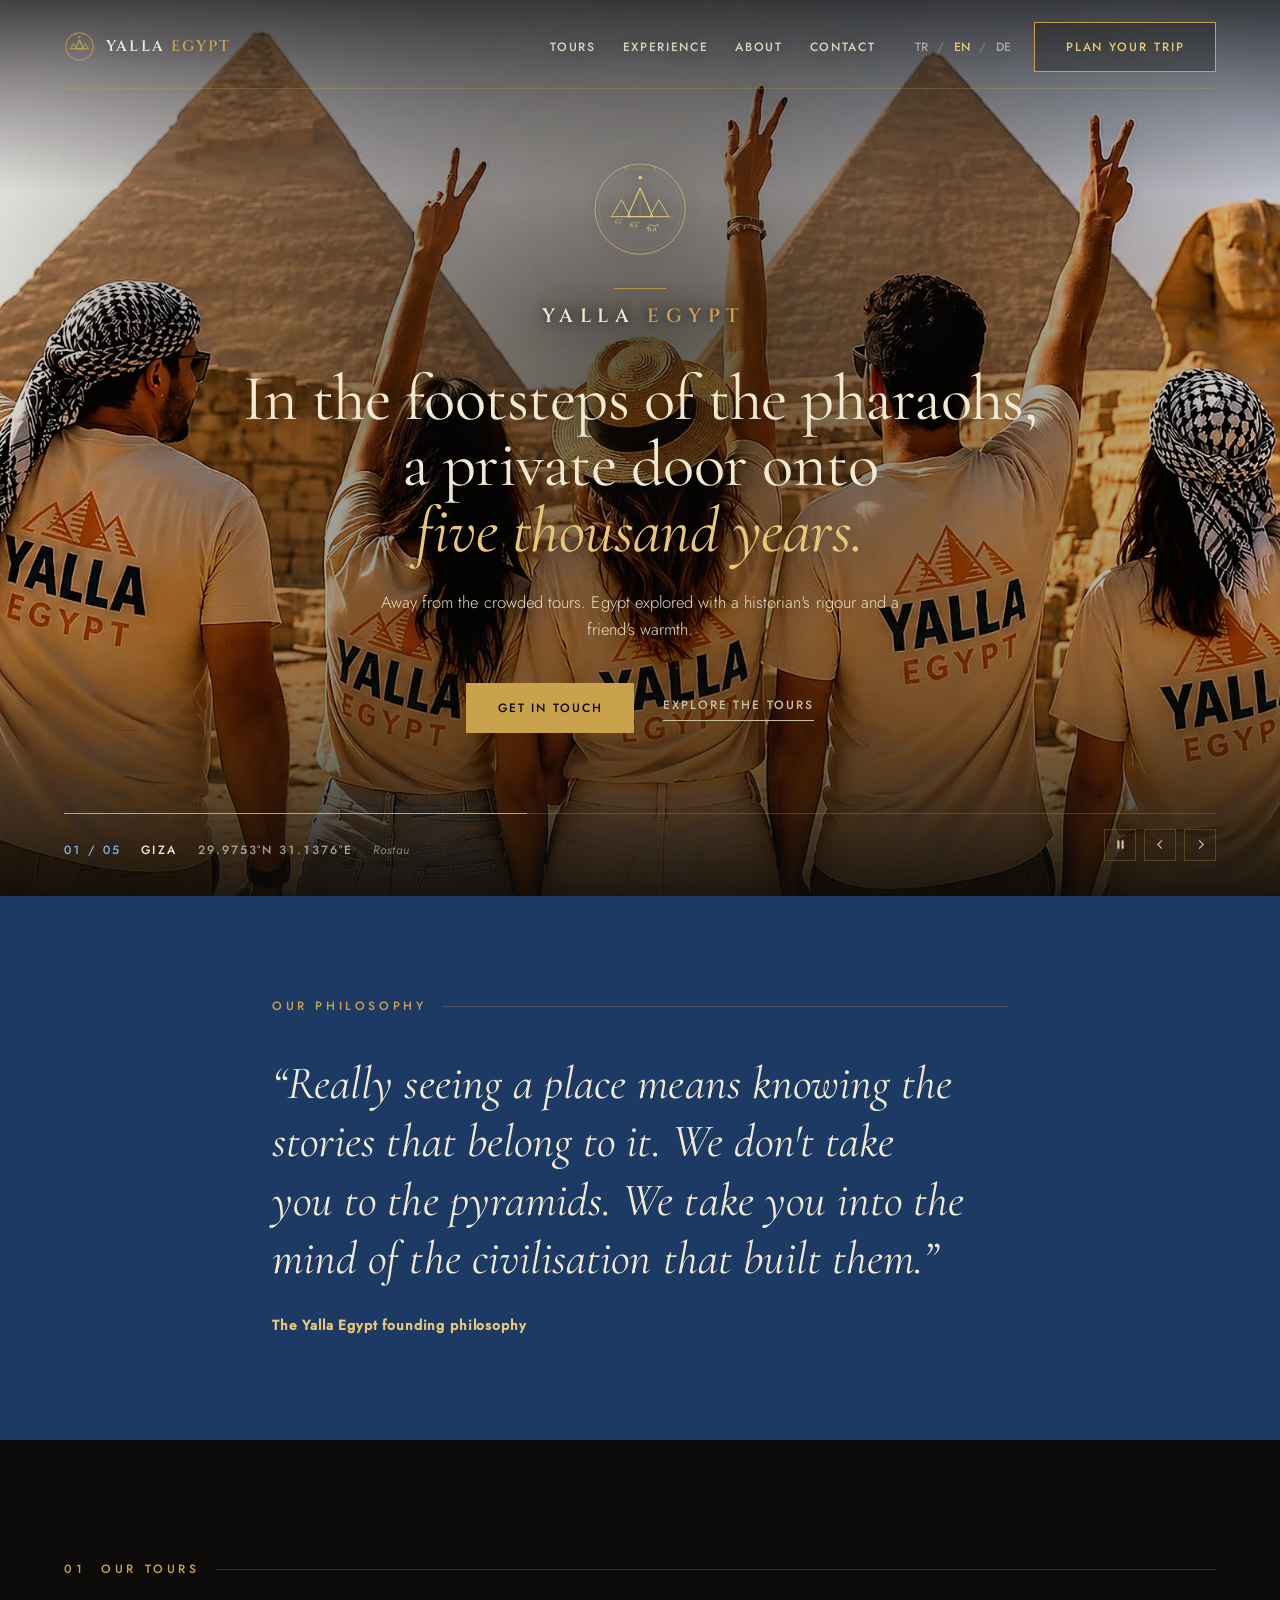
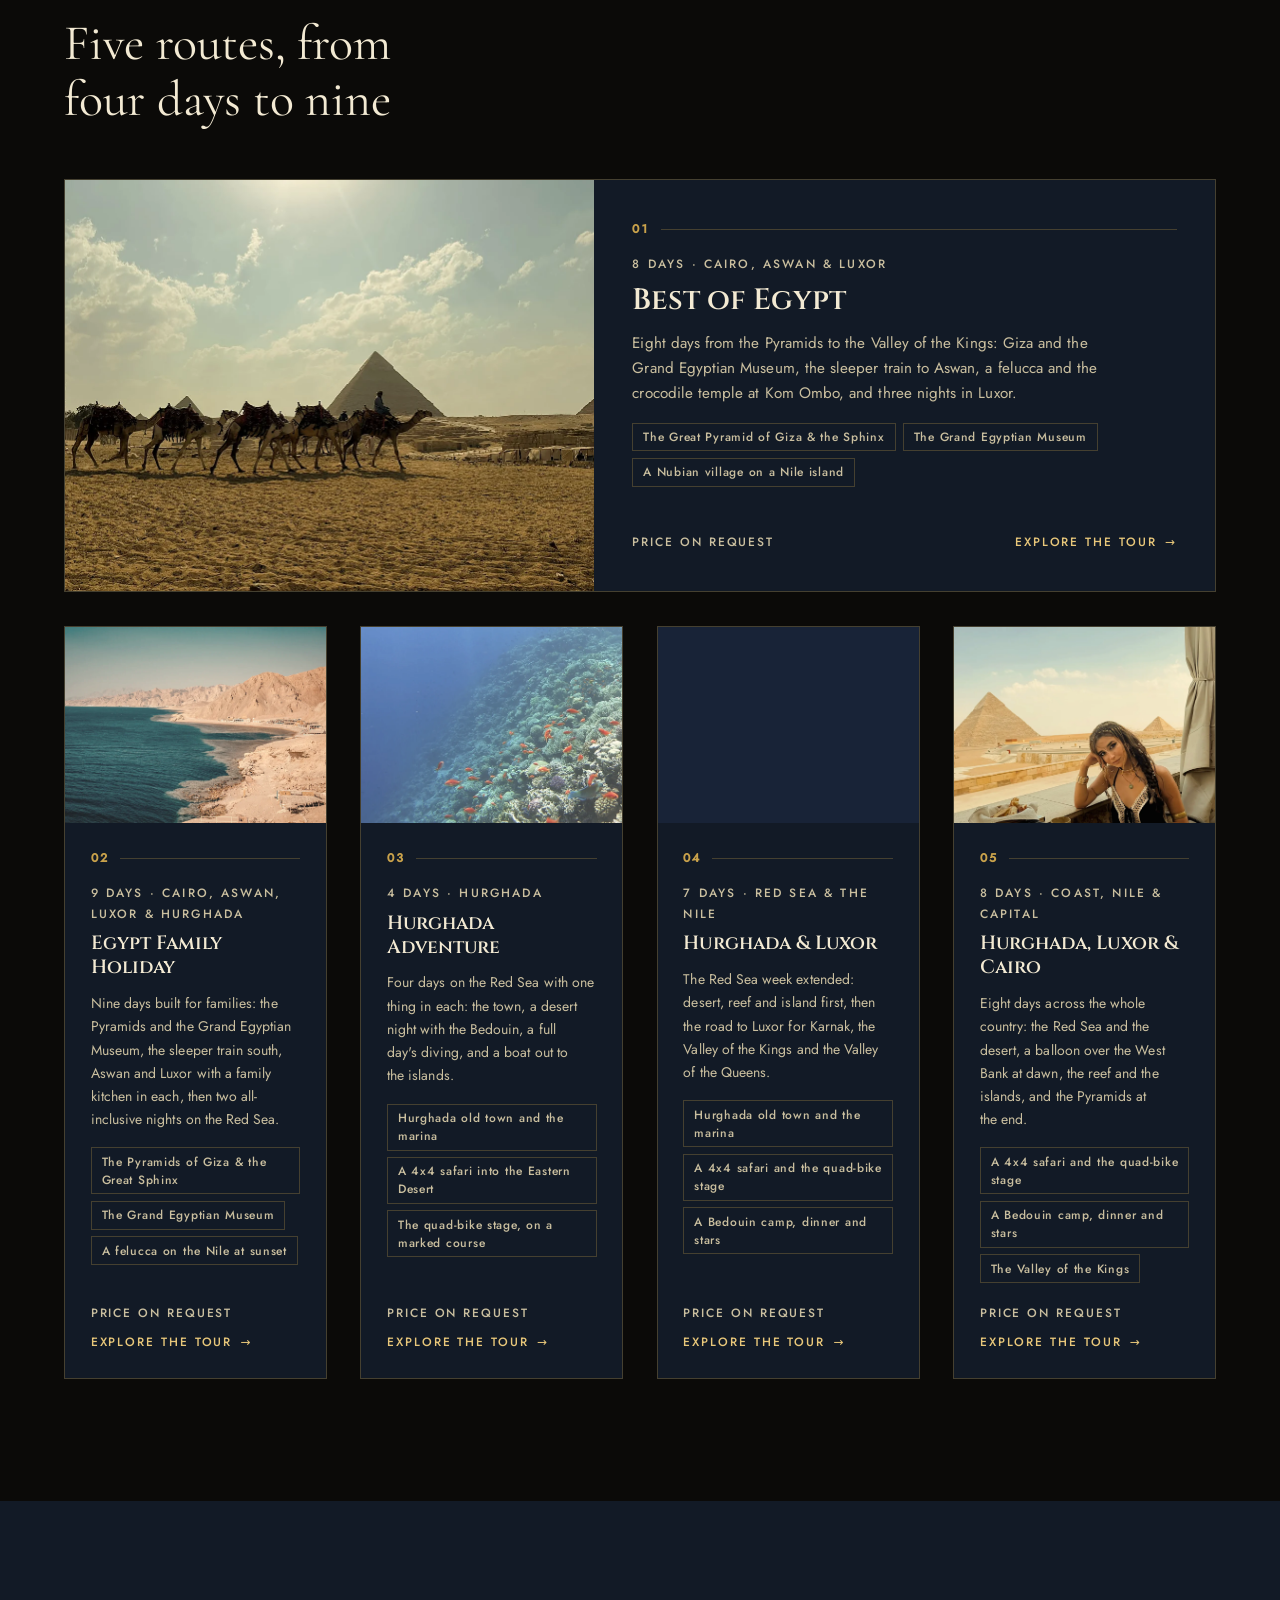
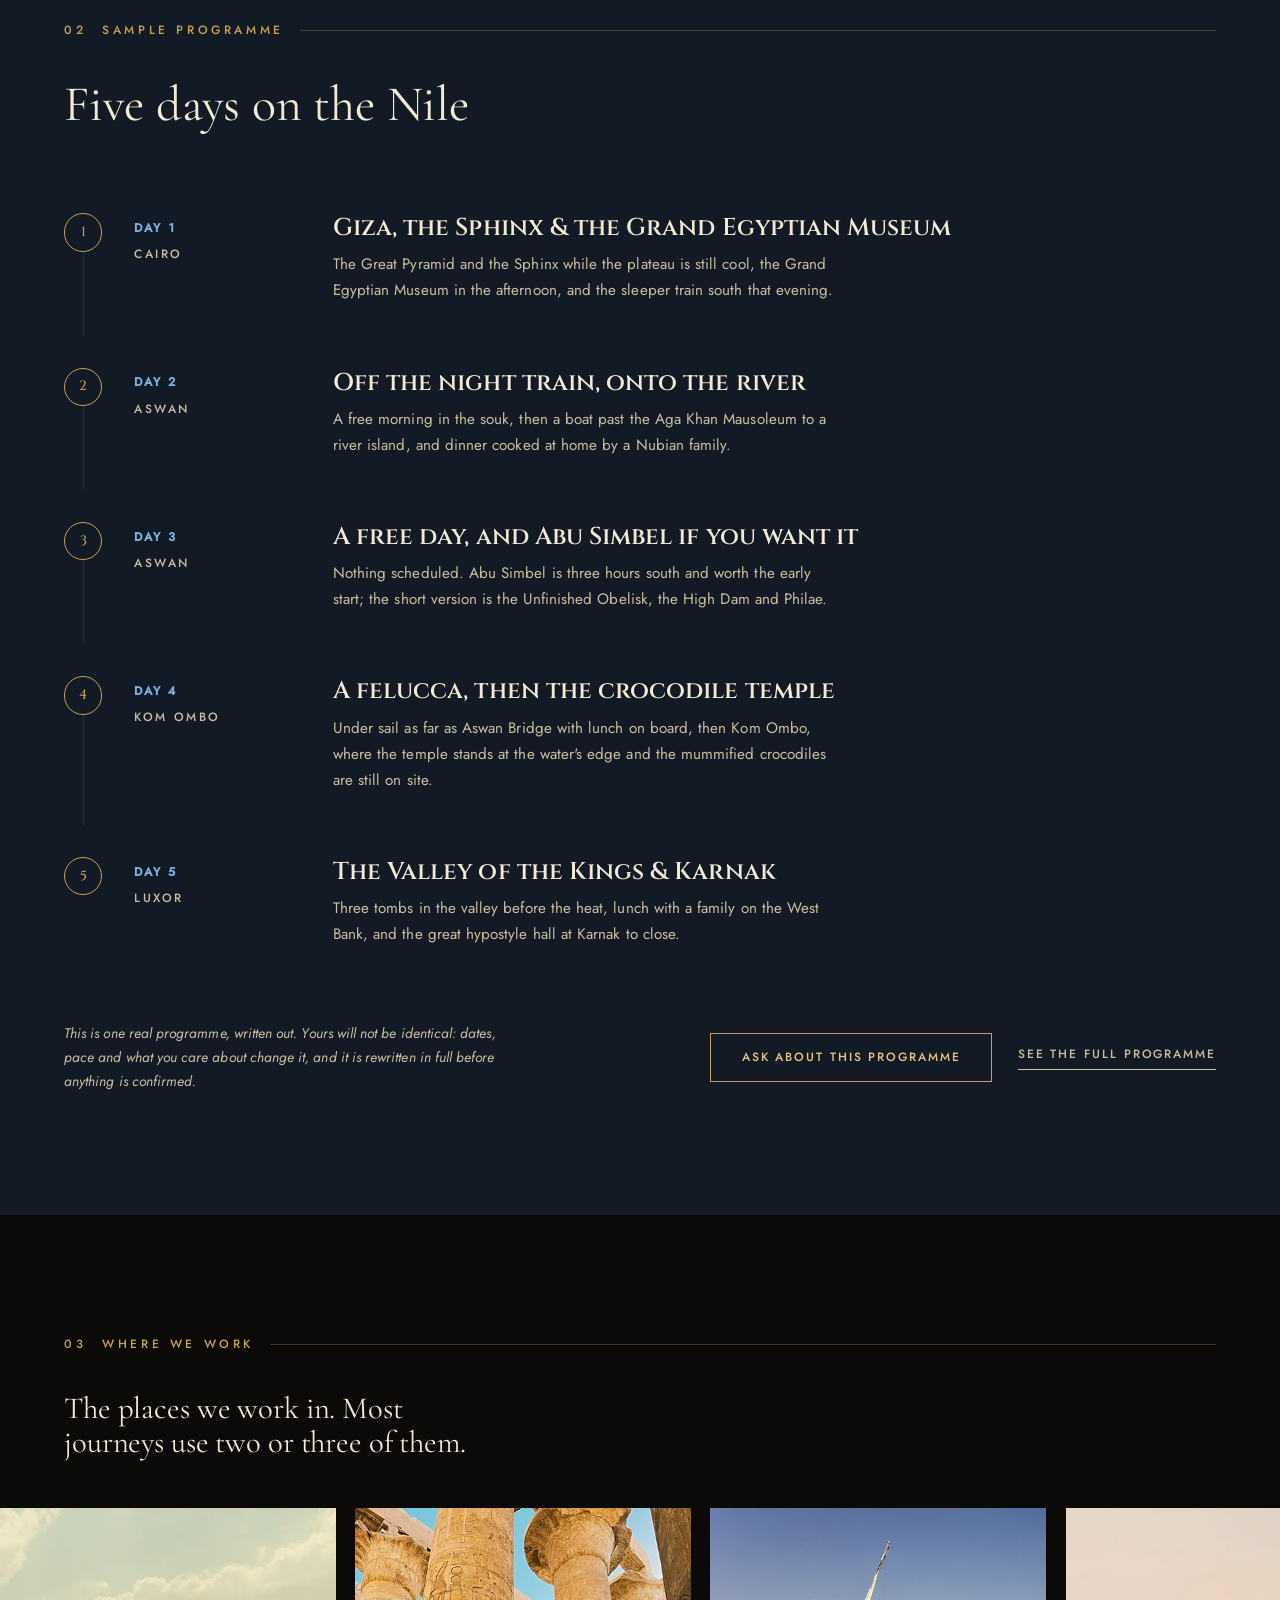
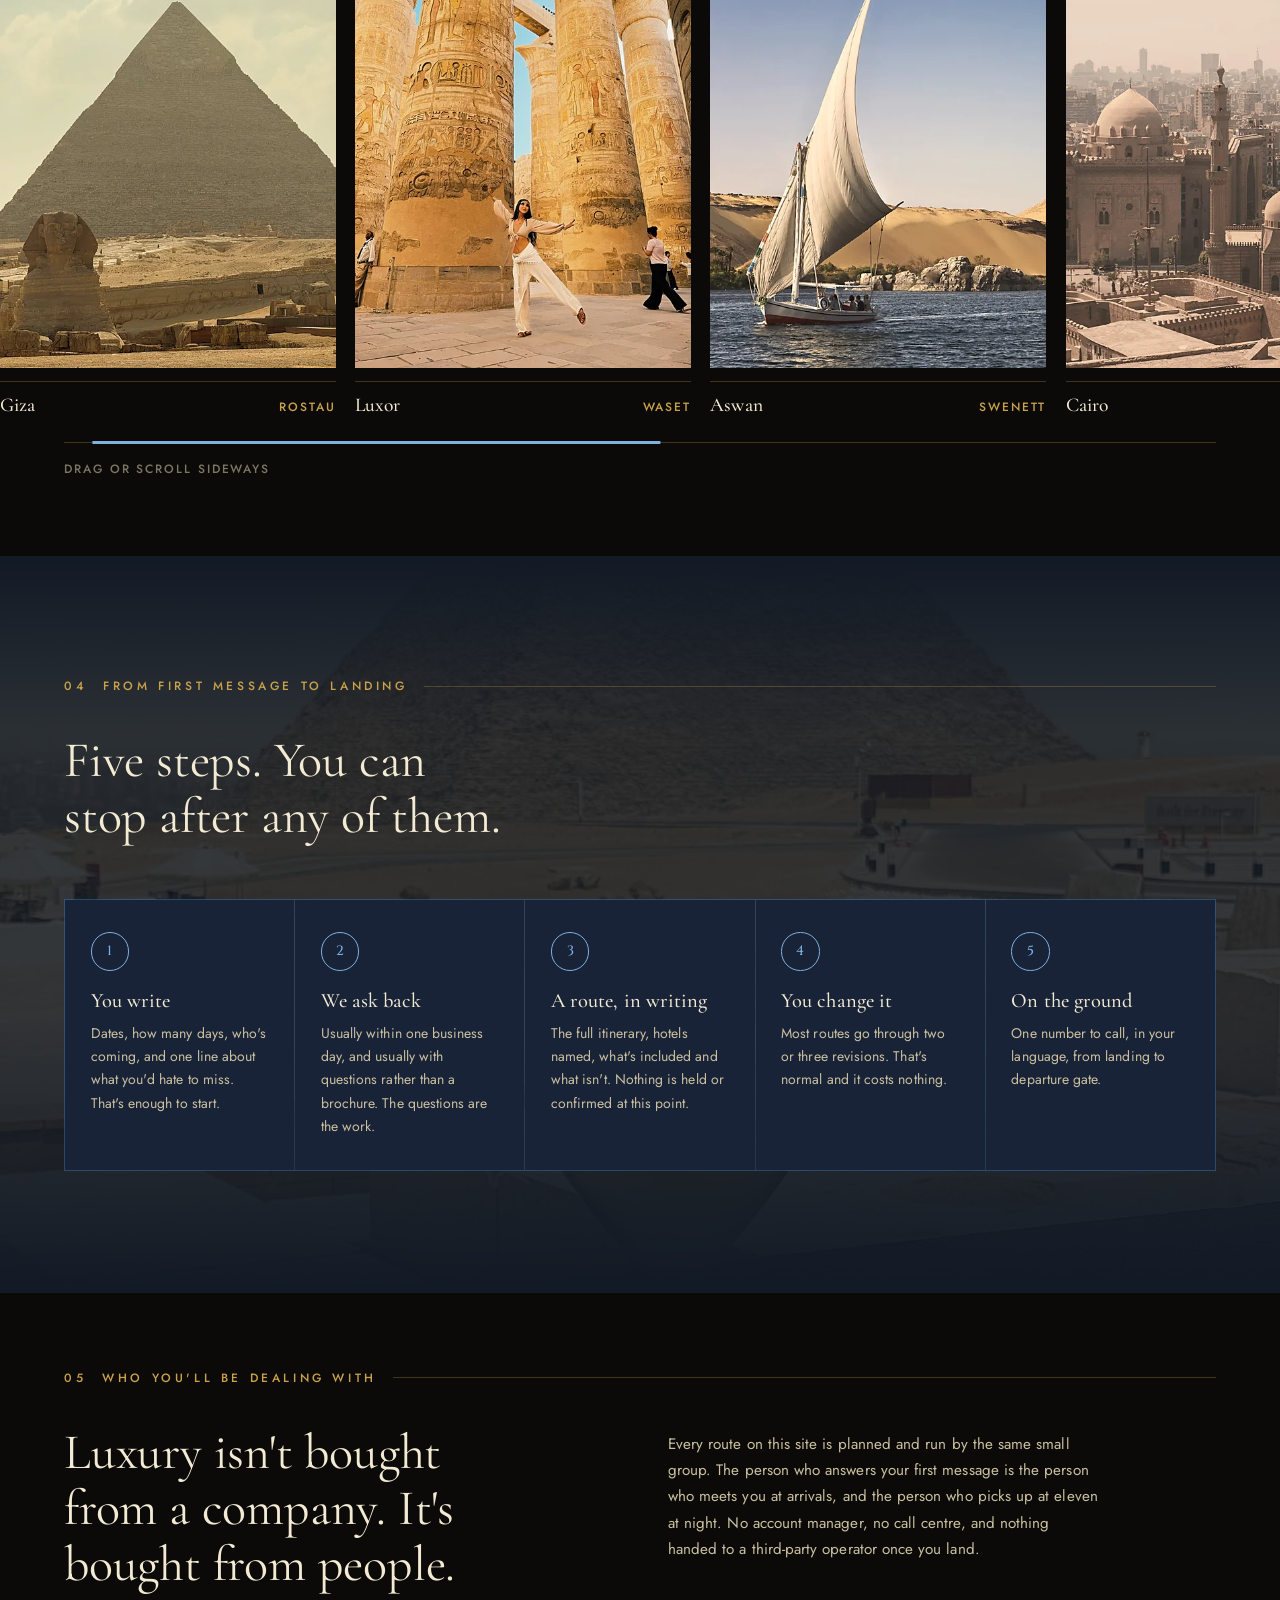
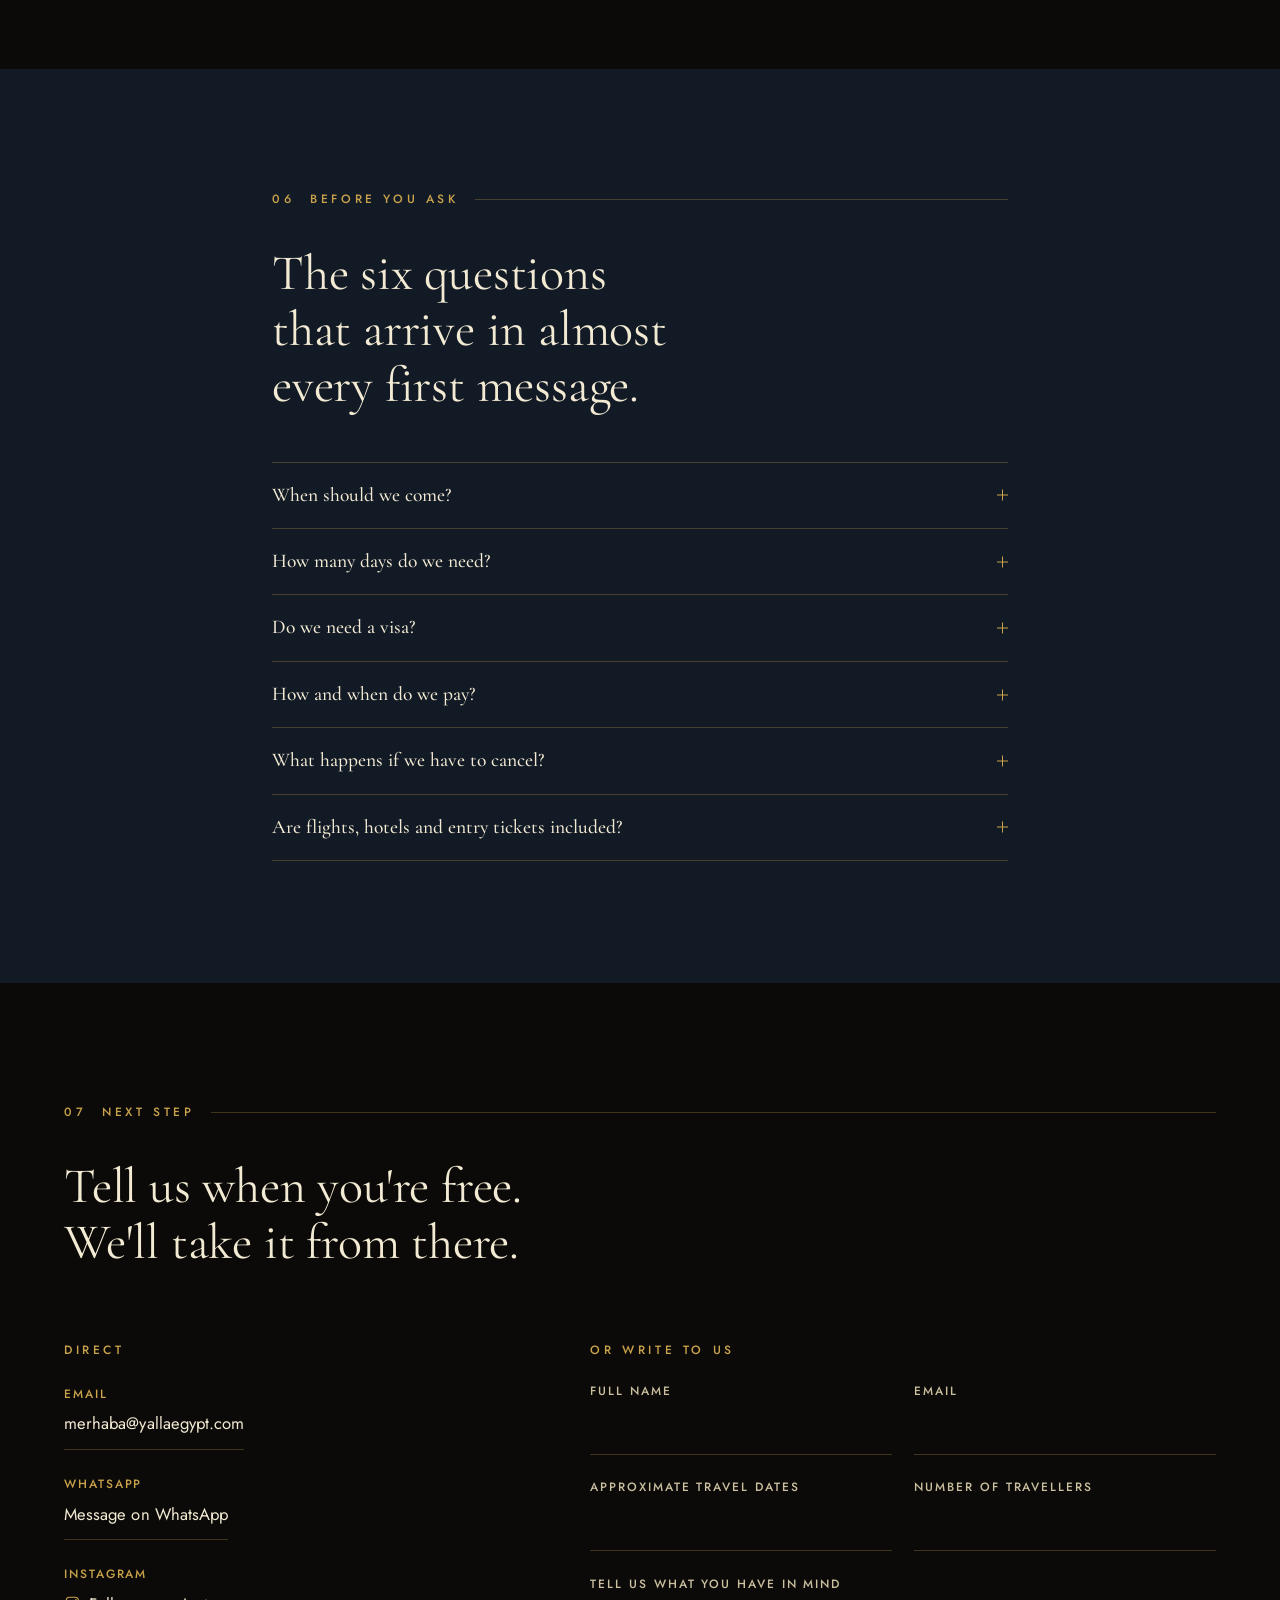
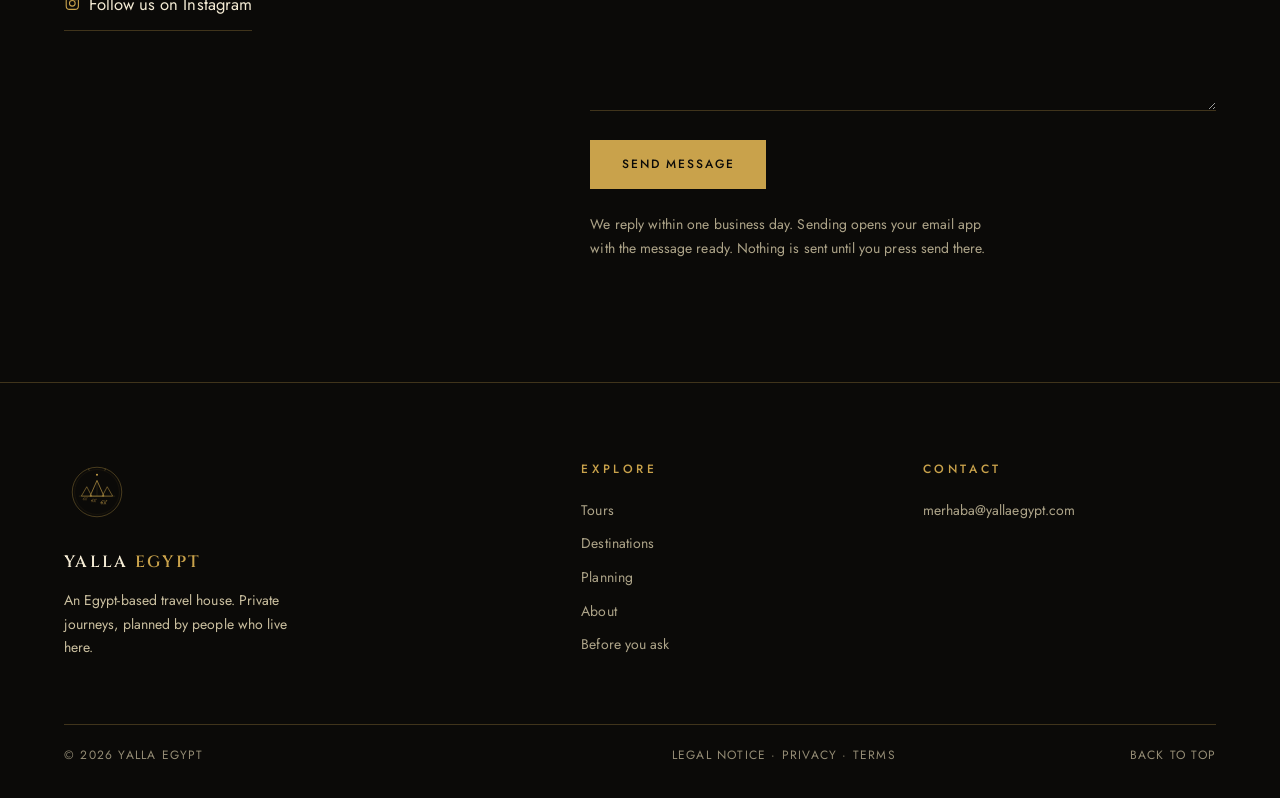
==== commit d8a7ad4b: "update v0.35" ====
--- a/index.html
+++ b/index.html
@@ -862,8 +862,8 @@
 <!-- ===================== TOURS ===================== -->
 <section class="sec sec--paper" id="journeys" data-ground="dark" aria-labelledby="s2-h">
   <div class="wrap">
-    <p class="eyebrow" data-secnum><span data-i18n="s2.eye">Our signature routes</span></p>
-    <h2 id="s2-h" class="lead rv" data-i18n="s2.lead">Four routes, four thousand years</h2>
+    <p class="eyebrow" data-secnum><span data-i18n="s2.eye">Our tours</span></p>
+    <h2 id="s2-h" class="lead rv" data-i18n="s2.lead">Five routes, from four days to nine</h2>
     <div id="journeys-list" class="tours"></div>
   </div>
 </section>
@@ -935,7 +935,7 @@
     <div class="split">
       <h2 id="s7-h" class="lead rv" data-i18n="s7.lead">Luxury isn't bought from a company. It's bought from people.</h2>
       <div class="split-body">
-        <p class="rv" data-i18n="s7.body">Every route on this site is planned and run by the same small group.</p>
+        <p class="rv" data-i18n="s7.body">Every route on this site is planned and run by the same small group. The person who answers your first message is the person who meets you at arrivals, and the person who picks up at eleven at night. No account manager, no call centre, and nothing handed to a third-party operator once you land.</p>
       </div>
     </div>
 
@@ -1031,7 +1031,7 @@
       <nav class="foot-col" aria-label="Explore">
         <h3 data-i18n="foot.explore">Explore</h3>
         <ul>
-          <li><a href="#journeys"     data-i18n="nav.journeys">Journeys</a></li>
+          <li><a href="#journeys"     data-i18n="nav.journeys">Tours</a></li>
           <li><a href="#destinations" data-i18n="nav.dest">Destinations</a></li>
           <li><a href="#planning"     data-i18n="nav.planning">Planning</a></li>
           <li><a href="#about"        data-i18n="nav.about">About</a></li>
@@ -1052,9 +1052,15 @@
   </div>
 </footer>
 
-<!-- Floating WhatsApp, mobile only. main.js points it at the real
-     number once CONFIG.whatsapp is filled; until then it opens the
-     contact form rather than shipping a dead wa.me link. -->
+<!-- Floating WhatsApp, every width. js/main.js gives it the wa.me
+     link and a message already written in the language on screen
+     (I18N "wa.msg"), and rewrites both on every language switch;
+     js/tours.js retargets it at the open route while a tour is up.
+     With CONFIG.whatsapp empty it falls back to the contact form
+     rather than shipping a dead wa.me link. It stands down while
+     the mobile menu is open and, at desktop widths, while a tour
+     panel is showing its own WhatsApp button — see .wa in
+     css/styles.css. -->
 <a class="wa" id="wa" href="#contact-form" aria-label="WhatsApp">
   <svg width="15" height="15" viewBox="0 0 24 24" fill="currentColor" aria-hidden="true"><path d="M12 2a10 10 0 0 0-8.6 15.1L2 22l5-1.3A10 10 0 1 0 12 2Zm5.5 14.2c-.2.6-1.2 1.2-1.7 1.2-.4 0-1 .1-3.2-.8-2.7-1.1-4.4-3.9-4.5-4-.1-.2-1-1.4-1-2.6s.6-1.8.9-2c.2-.3.5-.3.7-.3h.5c.2 0 .4 0 .6.5l.8 2c.1.2.1.3 0 .5l-.4.5-.3.3c-.1.1-.2.3 0 .5.1.3.7 1.2 1.5 1.9 1 .9 1.8 1.1 2 1.2.2.1.4.1.5-.1l.7-.9c.2-.2.4-.2.6-.1l1.9.9c.2.1.4.2.4.3.1.1.1.6-.1 1.1Z"/></svg>
   <span>WhatsApp</span>
--- a/css/styles.css
+++ b/css/styles.css
@@ -1412,25 +1412,55 @@
 .foot-top:hover, .foot-top:focus-visible{ color:var(--gold-bright); }
 
 /* Floating WhatsApp — mobile only, and only past the hero */
+/* FLOATING WHATSAPP
+   The gold pill of .btn--gold at button scale, pinned bottom right —
+   no new colour, no new type, and the same hover the solid buttons
+   use. It is on every width: on a phone it is the primary way people
+   start a conversation, and on a desktop it is the only affordance
+   that follows the page down.
+
+   It appears once the hero is behind you (body.past-hero) rather than
+   over the first screen, which is the site's own rule for anything
+   that floats. bottom uses env(safe-area-inset-bottom) so it clears
+   the home indicator on an iPhone. */
 .wa{
   position:fixed; z-index:75;
-  right:1rem; bottom:calc(1rem + env(safe-area-inset-bottom));
-  display:none; align-items:center; gap:.5rem;
+  right:clamp(1rem, 2.5vw, 2rem);
+  bottom:calc(clamp(1rem, 2.5vw, 2rem) + env(safe-area-inset-bottom));
+  display:inline-flex; align-items:center; gap:.5rem;
   background:var(--gold); color:var(--obsidian);
+  border:1px solid var(--gold);
   padding:.75rem 1.05rem;
   font-family:var(--font-ui); font-size:var(--fs-micro); font-weight:500;
   text-transform:uppercase; letter-spacing:var(--ls-ui);
   box-shadow:0 6px 26px rgba(11,10,8,.45);
   opacity:0; visibility:hidden; transform:translateY(10px);
-  transition:opacity .4s var(--ease), transform .4s var(--ease), visibility .4s;
+  transition:opacity .4s var(--ease), transform .4s var(--ease), visibility .4s,
+             background-color .35s var(--ease), border-color .35s var(--ease);
 }
 body.past-hero .wa{ opacity:1; visibility:visible; transform:none; }
-/* The floating button and the tour panel's own header CTA are the
-   same affordance at two sizes, so they swap at one breakpoint
-   rather than both being on screen at once. */
+.wa:hover, .wa:focus-visible{ background:var(--gold-bright); border-color:var(--gold-bright); }
+
+/* NOTHING MAY SIT ON TOP OF ANYTHING ELSE
+   The two full-screen surfaces on this site both live BELOW the
+   button's layer, so each one has to stand it down explicitly.
+
+   1. The mobile menu (.mmenu, z-index 65) covers the page but not
+      this, so without the rule below the pill floats over the open
+      menu — the one real collision on the site. */
+body.menu-open .wa{
+  opacity:0; visibility:hidden; transform:translateY(10px); pointer-events:none;
+}
+
+/* 2. The tour panel carries its own WhatsApp button in the tour bar
+      at desktop widths. Below 901px that bar CTA is dropped and the
+      floating one takes over, so the two are never on screen
+      together — they are the same affordance at two sizes. */
 @media (max-width:900px){
-  .wa{ display:inline-flex; }
   .tour-bar-cta{ display:none; }
+}
+@media (min-width:901px){
+  body.tour-open .wa{ display:none; }
 }
 
 /* ============================================================
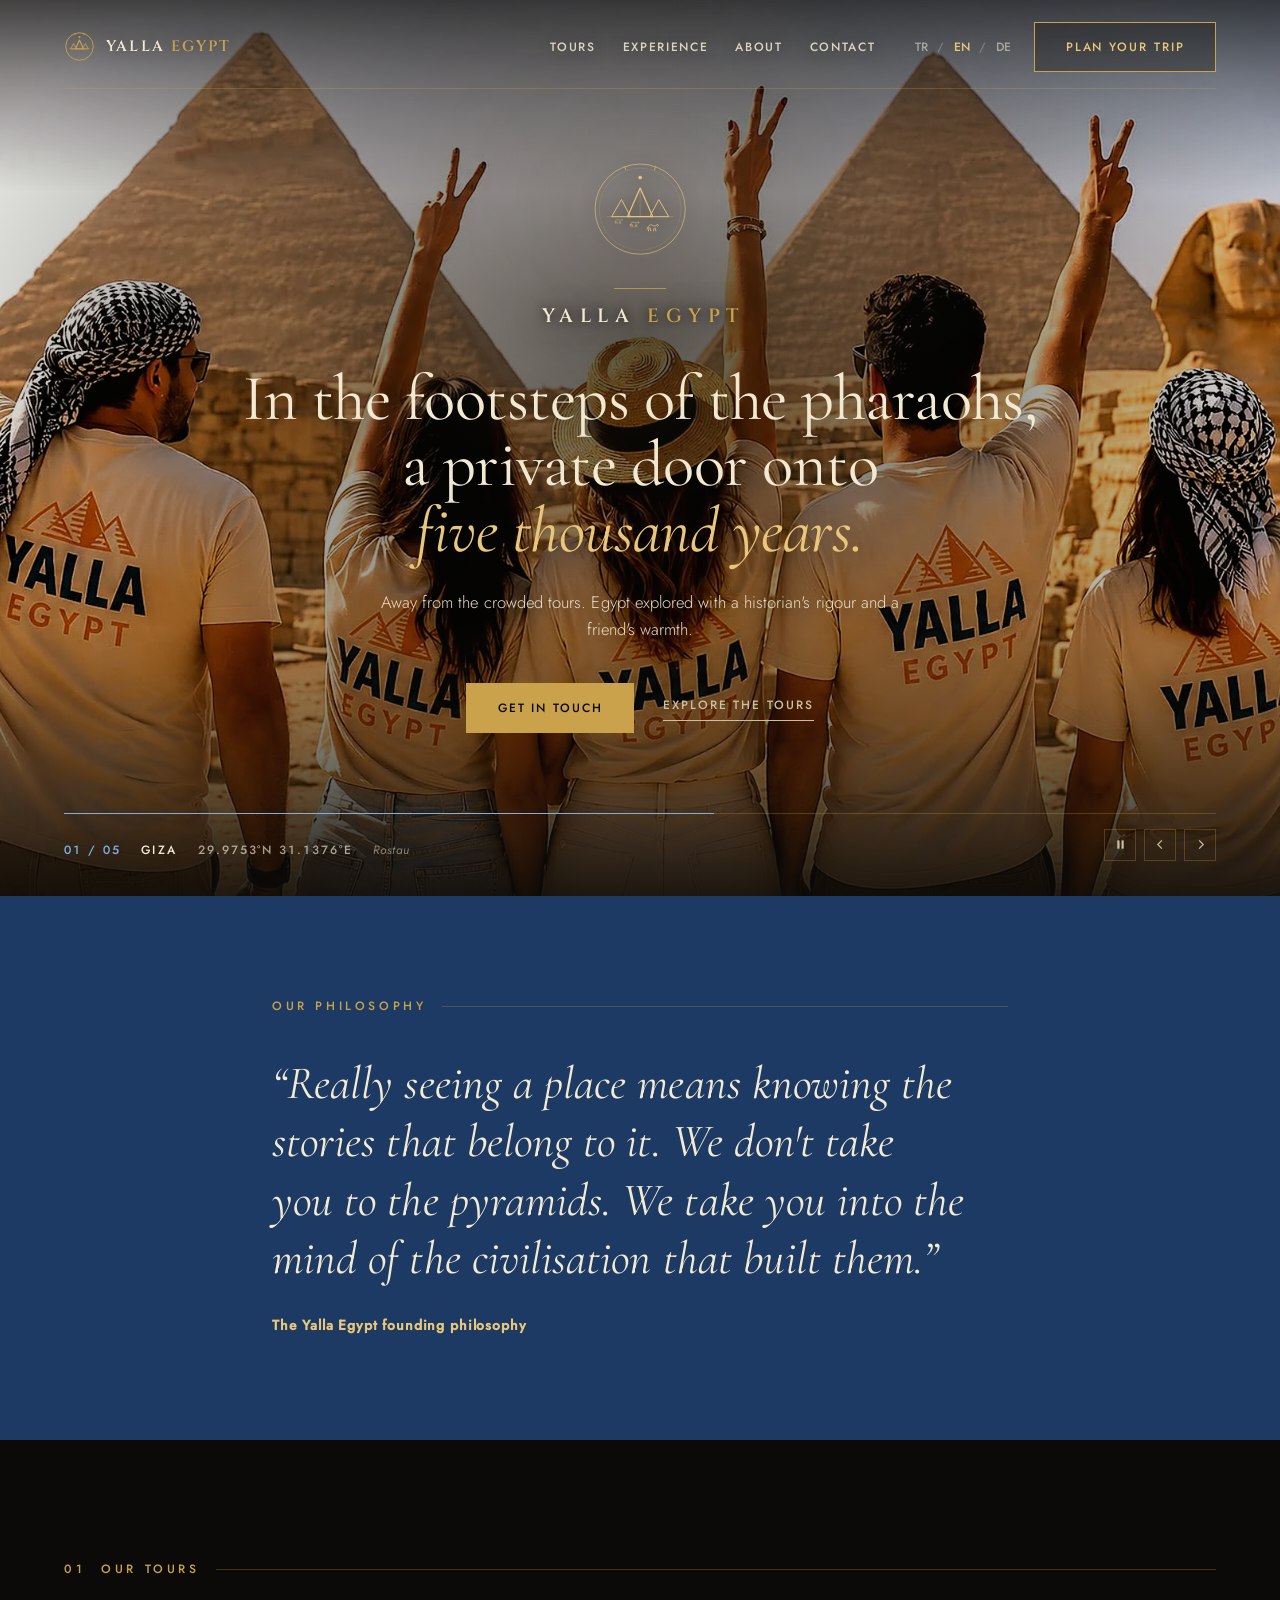
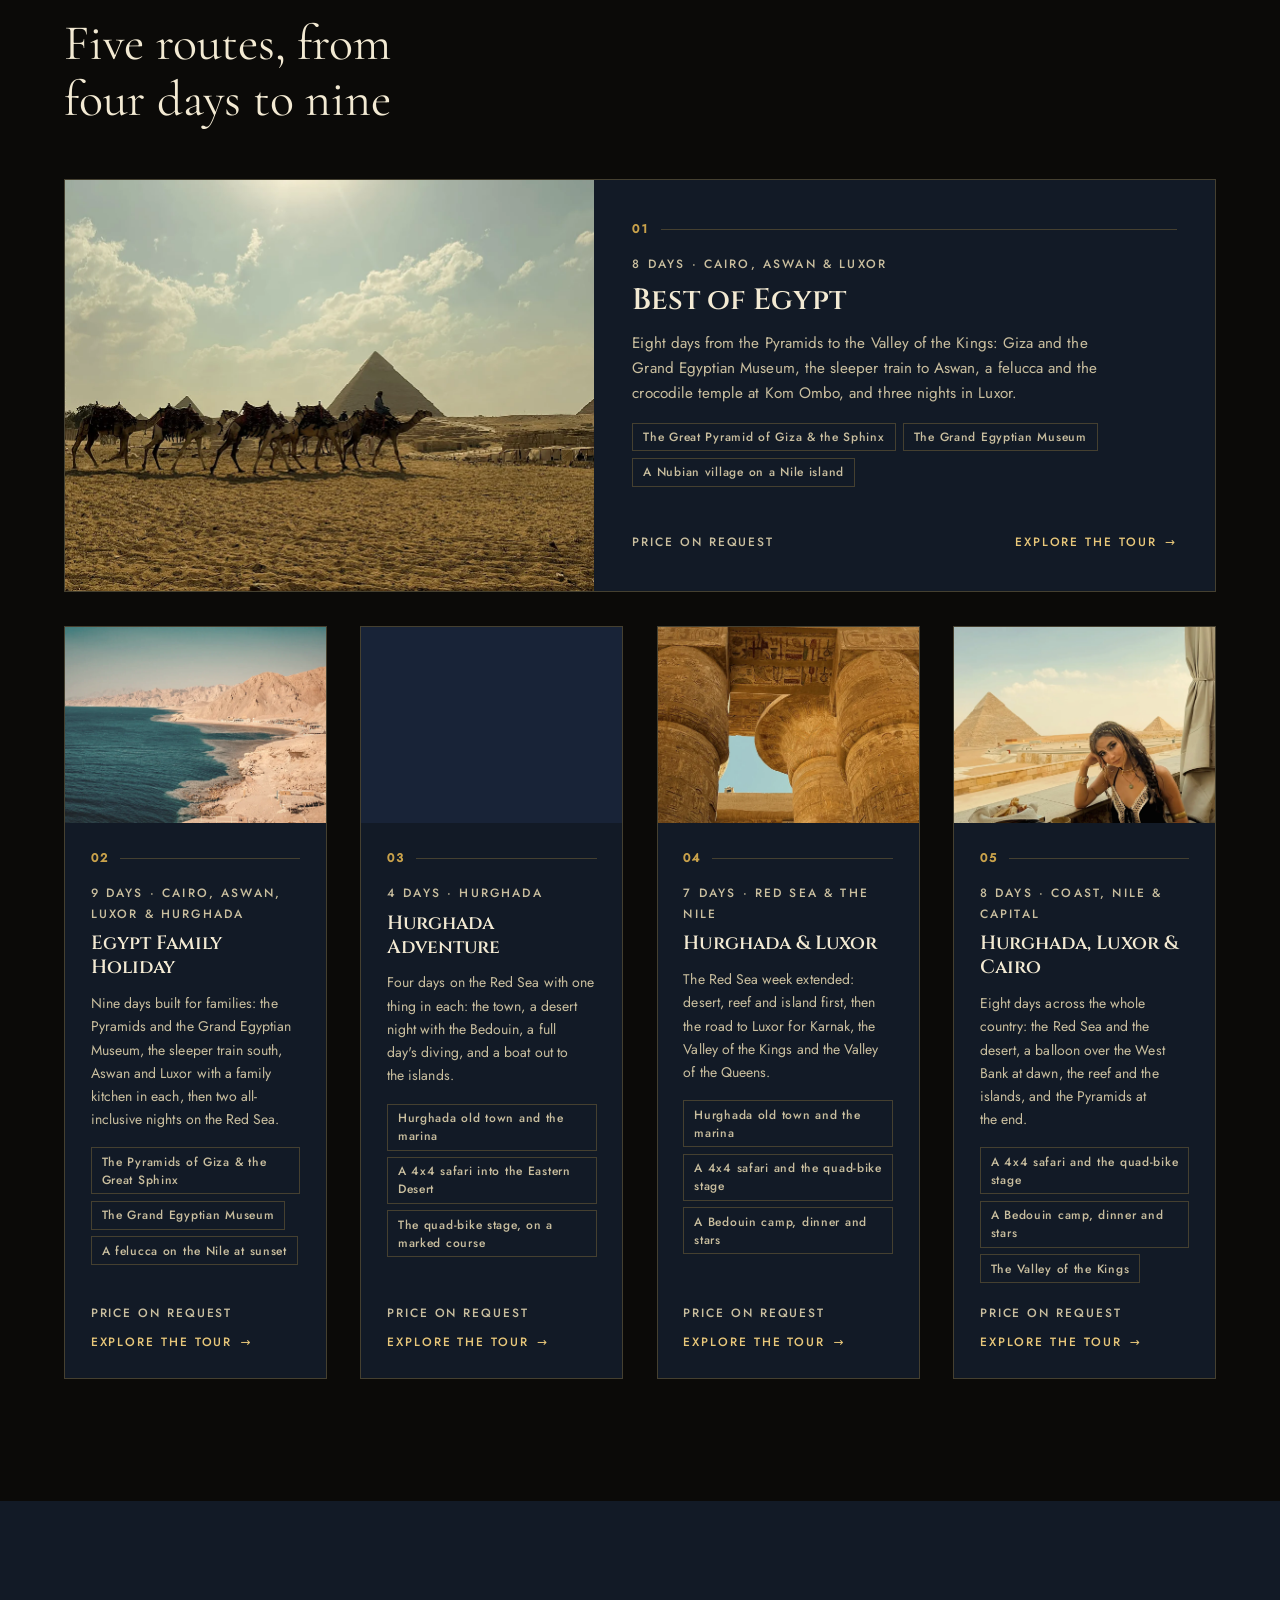
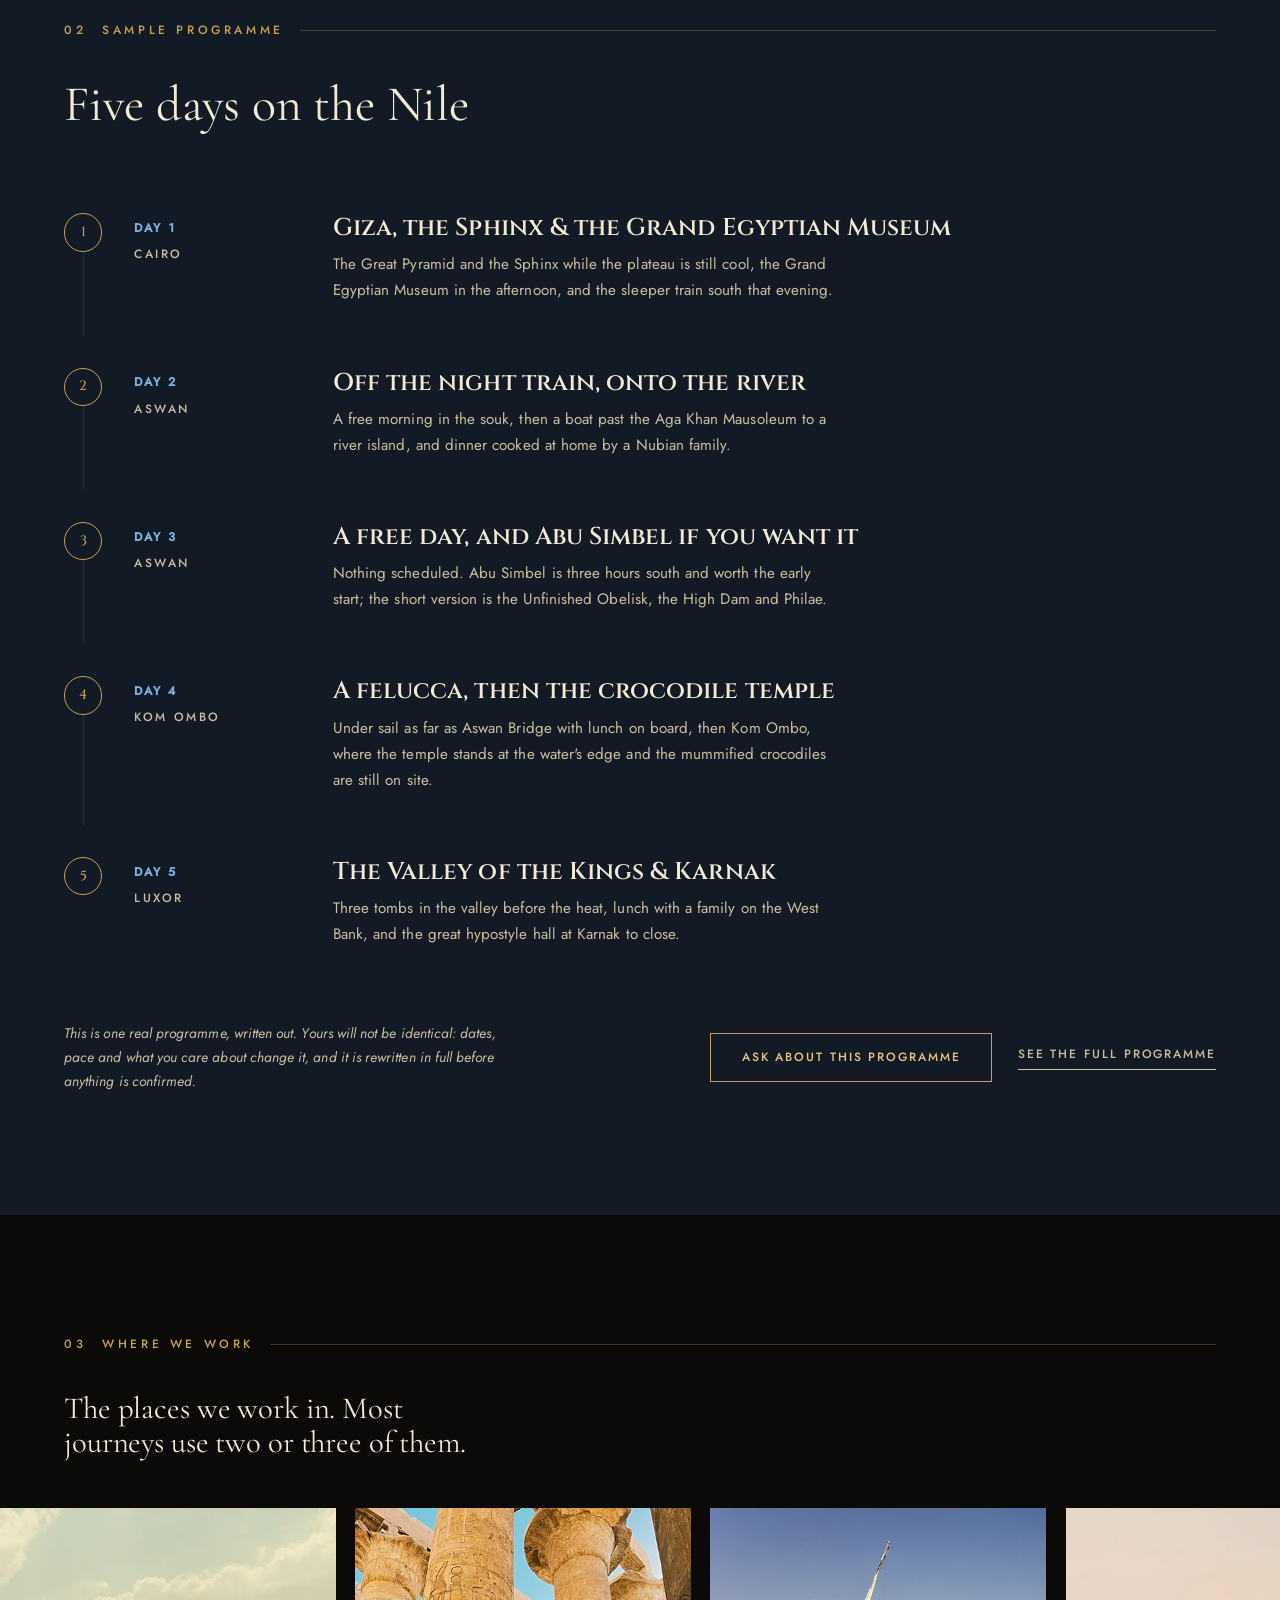
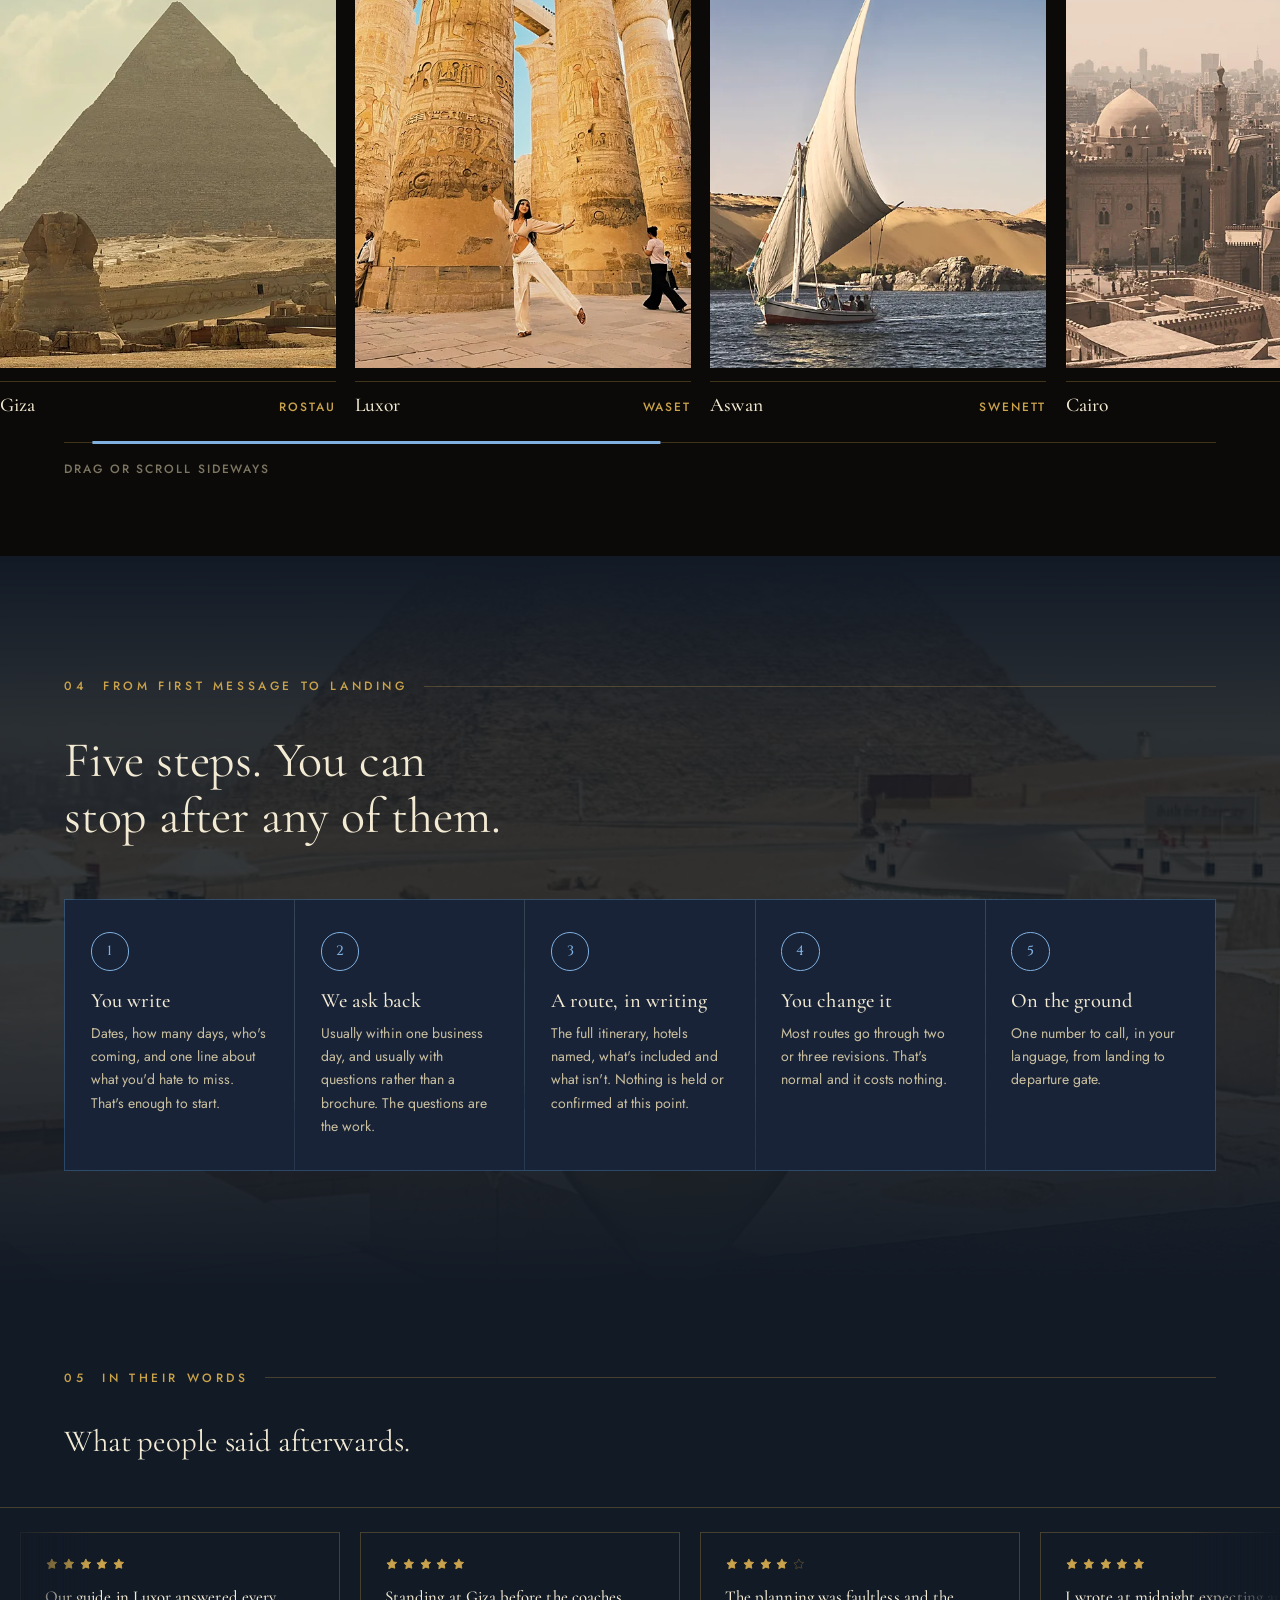
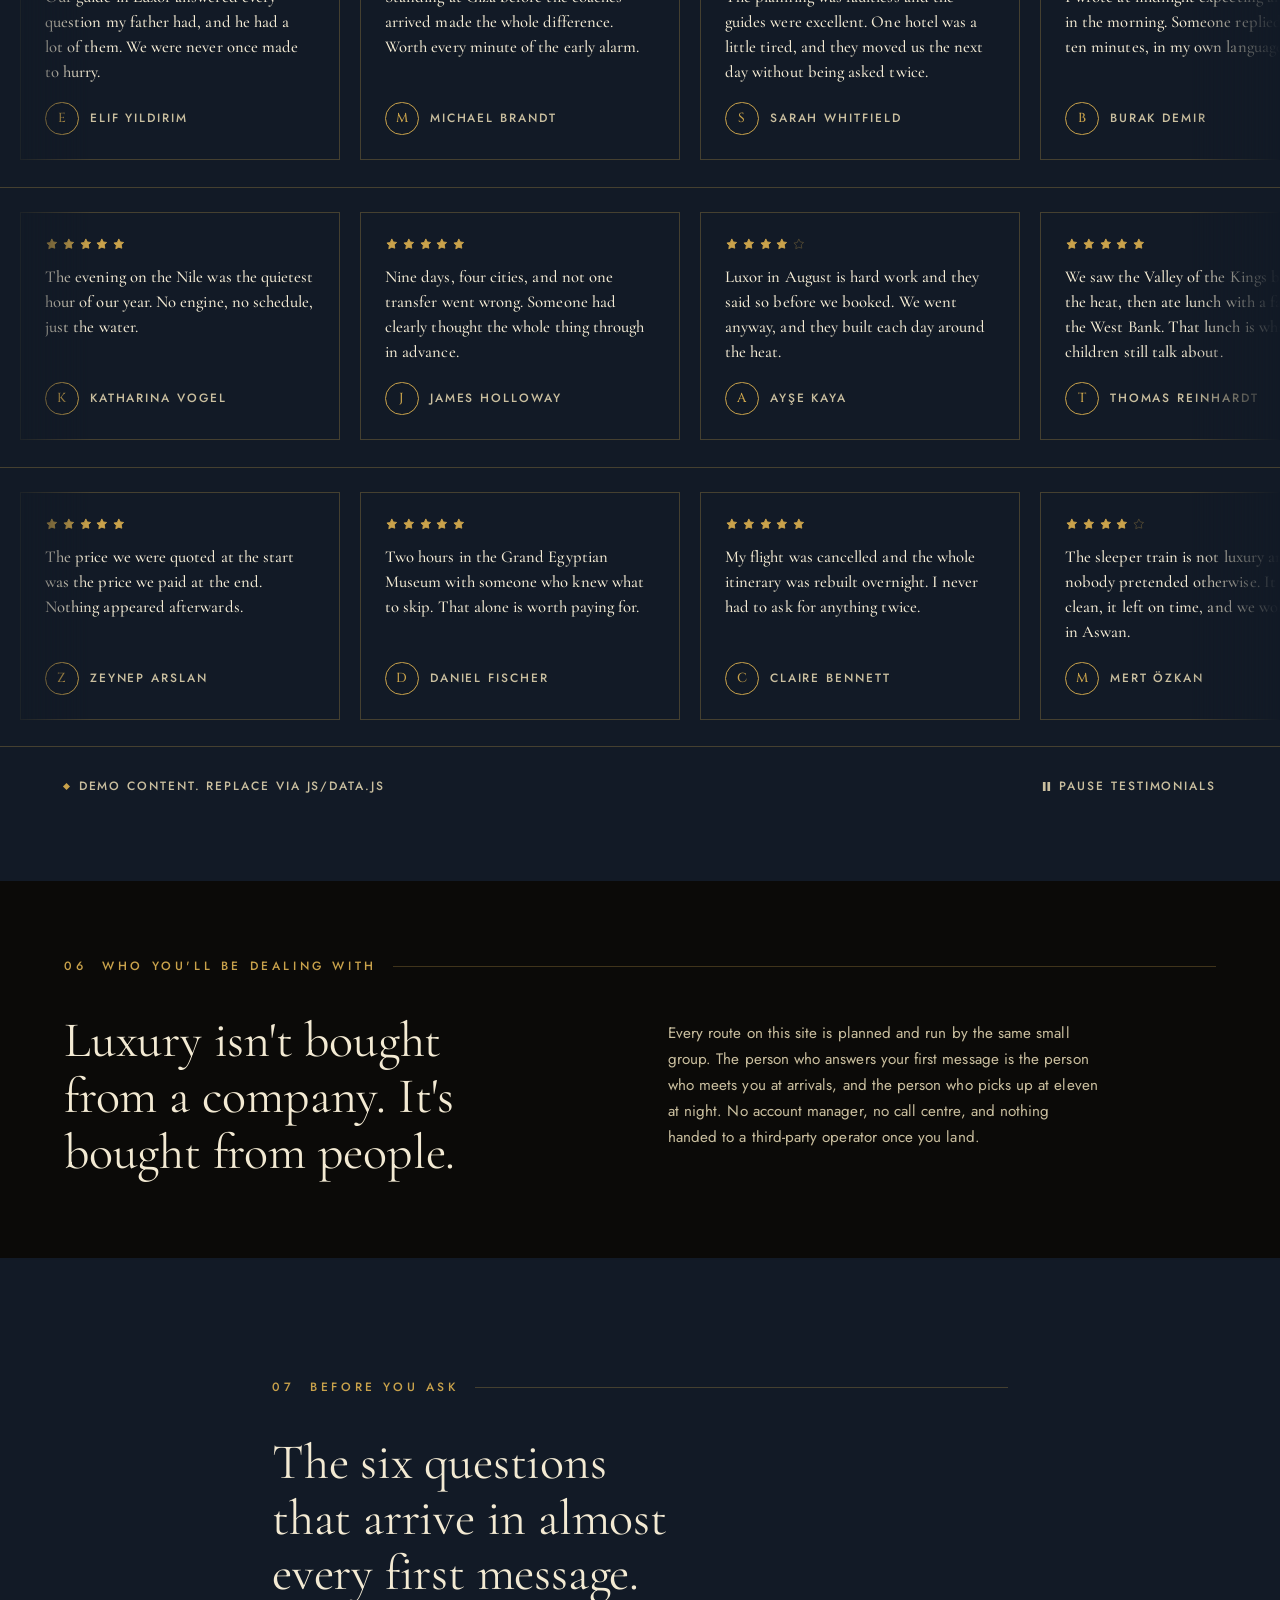
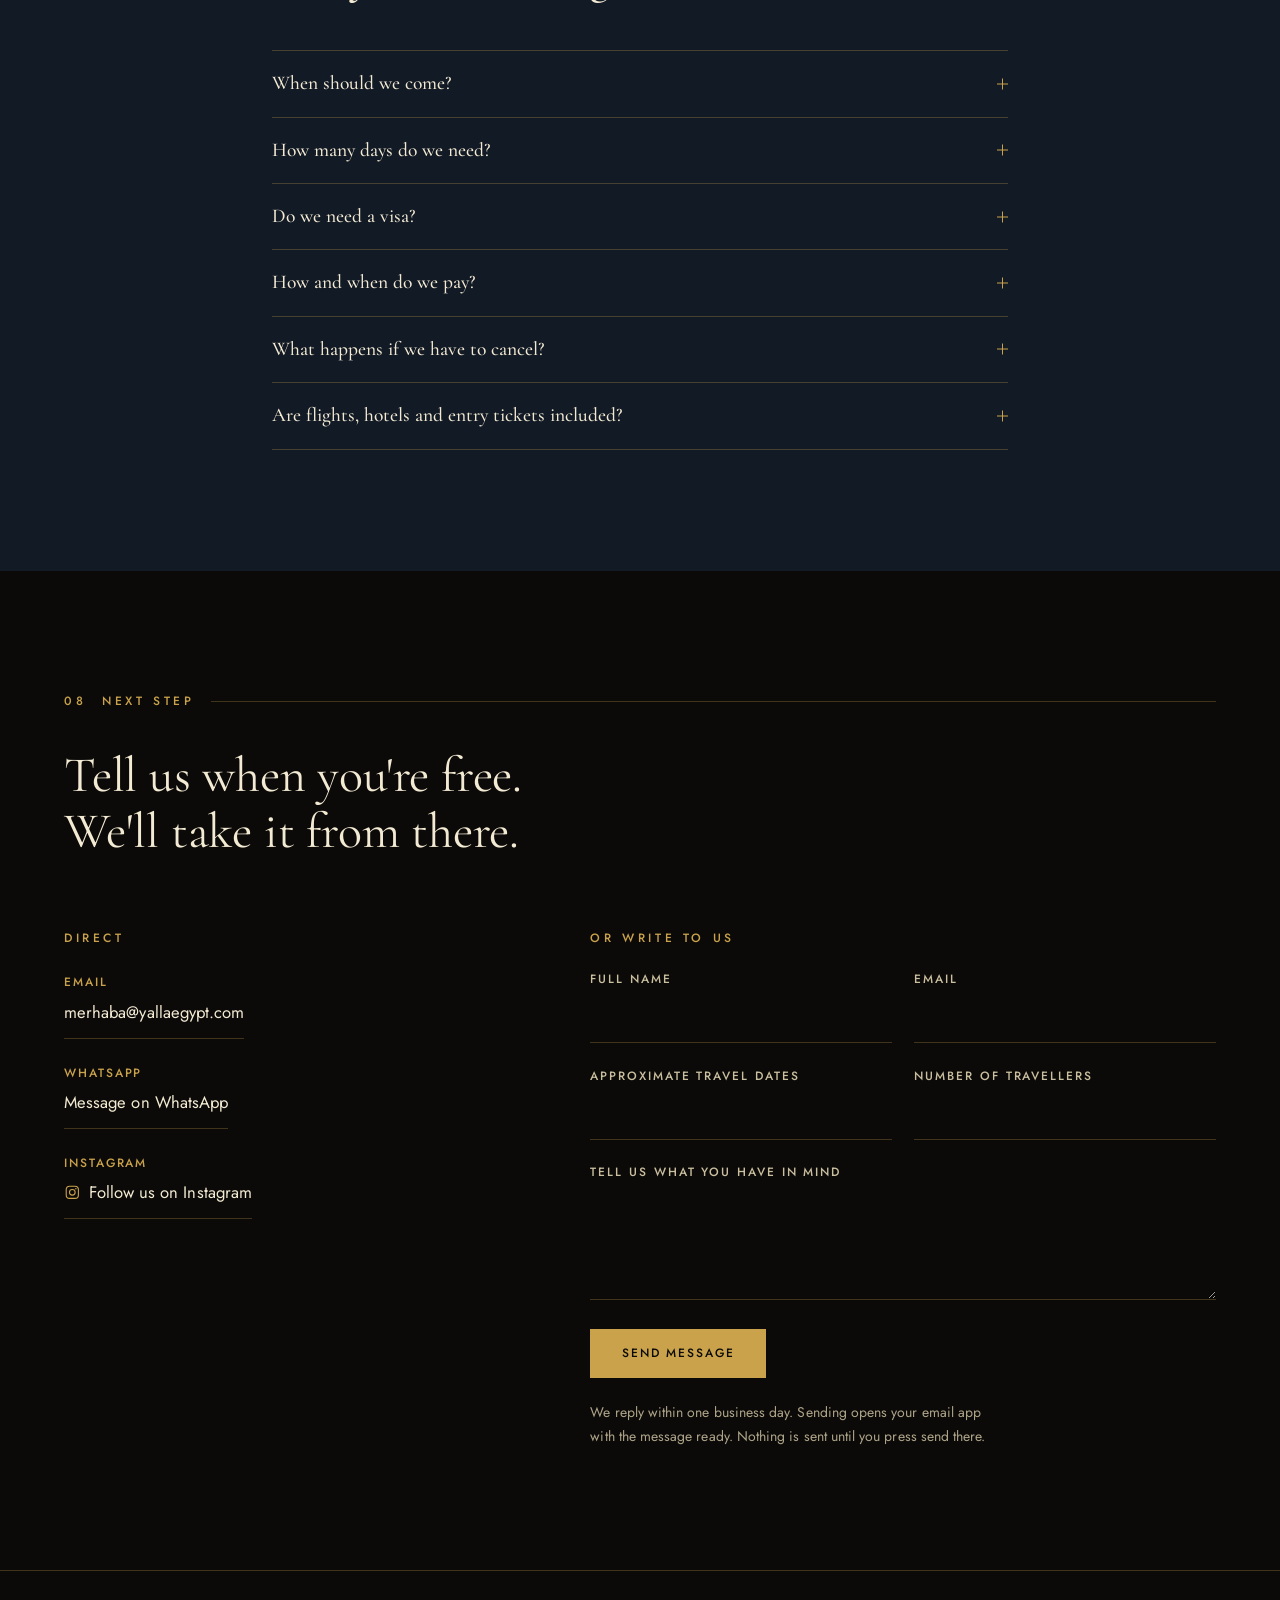
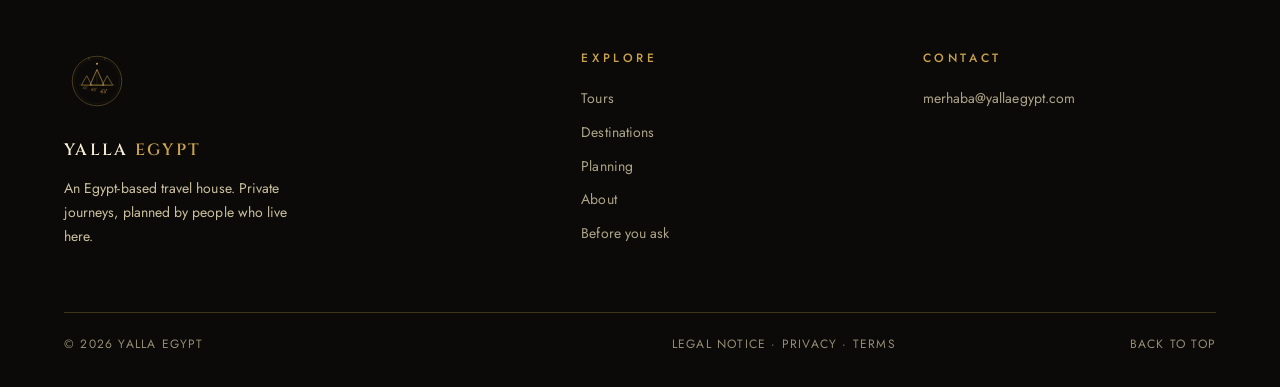
==== commit aefa40c3: "update v0.36" ====
--- a/index.html
+++ b/index.html
@@ -669,6 +669,13 @@
       <circle cx="17.2" cy="6.8" r="1.05" fill="currentColor" stroke="none"/>
     </symbol>
 
+    <!-- Review rating star. Filled or hairline is decided in CSS
+         (.tm-star / .tm-star.is-on), so one symbol draws both states
+         and the sprite carries no colour of its own. -->
+    <symbol id="i-star" viewBox="0 0 24 24">
+      <path d="M12 3.4l2.65 5.38 5.94.86-4.3 4.19 1.02 5.91L12 17.94l-5.31 2.8 1.02-5.91-4.3-4.19 5.94-.86z"/>
+    </symbol>
+
     <symbol id="ye-mark-compact" viewBox="0 0 64 64">
       <g fill="none" stroke="currentColor" stroke-linejoin="round">
         <circle cx="32" cy="32" r="28.4" stroke-width="1.9"/>
@@ -918,7 +925,16 @@
     <p class="eyebrow" data-secnum><span data-i18n="s6.eye">In their words</span></p>
     <h2 id="s6-h" class="lead lead--sm rv" data-i18n="s6.lead">What people said afterwards.</h2>
   </div>
-  <div id="mq-rows"></div>
+  <!-- Three empty rows stand here from the moment the HTML is parsed.
+       js/main.js replaces them with the real ones, and .mq-row carries a
+       min-height, so the box is already the right size before the cards
+       arrive and filling it in shifts nothing. A visitor with JavaScript
+       off sees an empty band rather than a broken one. -->
+  <div id="mq-rows">
+    <div class="mq-row"><div class="mq mq-r"><div class="mq-track"></div></div></div>
+    <div class="mq-row"><div class="mq mq-l"><div class="mq-track"></div></div></div>
+    <div class="mq-row"><div class="mq mq-r"><div class="mq-track"></div></div></div>
+  </div>
   <div class="wrap mq-foot">
     <p class="flag" id="demo-flag" data-i18n="s6.demo">Demo content. Replace via js/data.js</p>
     <button id="mq-toggle" class="ctl-text" type="button" aria-pressed="false">
--- a/css/styles.css
+++ b/css/styles.css
@@ -1074,38 +1074,135 @@
 .step p{ color:var(--papyrus-dim); font-size:var(--fs-sm); line-height:1.66; }
 
 /* ============================================================
-   06 · TESTIMONIALS
+   06 · REVIEWS — three rows, alternating, endlessly
+   ------------------------------------------------------------
+   The rows are the page's own card in motion: hairline gold box,
+   anthracite ground, square corners, and the same hover lift the
+   tour cards use. Nothing new is introduced — no radius, no second
+   shadow weight, no colour that is not already a token.
+
+   THE LOOP
+     Each .mq-track holds its cards twice and travels exactly 50%.
+     At the end of a cycle the second copy is where the first began,
+     so the restart lands on an identical frame and there is nothing
+     to see. The duration is set per direction, not per row, so the
+     two speeds stay slightly out of phase and the block never
+     resolves into a single sliding sheet.
+
+     Speed is a function of distance, not taste: a track is roughly
+     three viewport-widths of cards, and ~80s across it puts a card
+     on screen for long enough to read at a glance.
+
+   THE MASK
+     Cards fade out at both edges instead of being cut, which is
+     what stops the row reading as a clipped overflow box.
+
+   PAUSING
+     Three ways in, because a marquee that cannot be stopped is a
+     marquee nobody reads: hover, keyboard focus, and the explicit
+     button under the rows (which is also the touch answer, since a
+     phone has no hover). :active covers press-and-hold as well.
    ============================================================ */
 .mq{
   overflow:hidden;
   -webkit-mask-image:linear-gradient(to right,transparent,#000 7%,#000 93%,transparent);
           mask-image:linear-gradient(to right,transparent,#000 7%,#000 93%,transparent);
 }
-.mq-row{ border-top:1px solid var(--hair-gold); }
+.mq-row{
+  border-top:1px solid var(--hair-gold);
+  padding-block:clamp(1rem,2vw,1.5rem);
+  /* The tallest card measures 277px across every breakpoint tested, so a
+     row that reserves 17.5rem is never shorter than what lands in it.
+     index.html ships three empty rows with this same height, which is what
+     makes filling them in cost nothing in layout shift. */
+  min-height:17.5rem;
+}
 .mq-row:last-child{ border-bottom:1px solid var(--hair-gold); }
-.mq-track{ display:flex; width:max-content; will-change:transform; }
-.mq-l .mq-track{ animation:mqL 72s linear infinite; }
-.mq-r .mq-track{ animation:mqR 78s linear infinite; }
-.mq:hover .mq-track, .mq:focus-within .mq-track,
+
+/* The margin keeps the first row's hairline off the section heading,
+   which the rows would otherwise run straight into. The height is
+   reserved on .mq-row above rather than guessed here. */
+#mq-rows{ margin-top:clamp(1.9rem,4vw,3rem); }
+
+.mq-track{
+  display:flex; align-items:stretch;       /* every card in a row, one height */
+  gap:clamp(.85rem,1.7vw,1.25rem);
+  width:max-content;
+  padding-inline:clamp(.85rem,1.7vw,1.25rem);
+  will-change:transform;
+}
+.mq-r .mq-track{ animation:mqR 82s linear infinite; }
+.mq-l .mq-track{ animation:mqL 76s linear infinite; }
+.mq:hover .mq-track,
+.mq:focus-within .mq-track,
+.mq:active .mq-track,
 body.mq-paused .mq-track{ animation-play-state:paused; }
-@keyframes mqL{ from{transform:translate3d(0,0,0)}      to{transform:translate3d(-50%,0,0)} }
-@keyframes mqR{ from{transform:translate3d(-50%,0,0)}   to{transform:translate3d(0,0,0)} }
+
+@keyframes mqL{ from{ transform:translate3d(0,0,0) }    to{ transform:translate3d(-50%,0,0) } }
+@keyframes mqR{ from{ transform:translate3d(-50%,0,0) } to{ transform:translate3d(0,0,0) } }
+
+/* -- the card ------------------------------------------------ */
 .tm{
-  flex:0 0 auto; display:flex; align-items:baseline; gap:.9rem;
-  padding:1.1rem clamp(1.3rem,2.8vw,2.4rem);
-  border-left:1px solid var(--hair-gold);
-  white-space:nowrap;
-}
-.tm-stars{ color:var(--gold); font-size:.68rem; letter-spacing:.14em; flex:none; }
-.tm-q{ font-family:var(--font-edit); font-size:1.16rem; font-weight:500; color:var(--papyrus); }
+  flex:0 0 auto;
+  width:clamp(15.5rem,68vw,20rem);
+  display:flex; flex-direction:column; gap:.9rem;
+  margin:0;
+  padding:clamp(1.15rem,2.3vw,1.5rem);
+  border:1px solid var(--hair-gold);
+  background:var(--anthracite);
+  transition:border-color .45s var(--ease), background-color .45s var(--ease),
+             transform .45s var(--ease), box-shadow .45s var(--ease);
+}
+.tm:hover{
+  transform:translateY(-3px);
+  border-color:var(--gold);
+  background:var(--navy-2);
+  box-shadow:0 18px 40px -24px rgba(0,0,0,.7);
+}
+
+.tm-stars{ display:flex; align-items:center; gap:.2rem; }
+.tm-star{
+  width:.85rem; height:.85rem; flex:none; display:block;
+  fill:none; stroke:var(--gold); stroke-width:1.6;
+  stroke-linejoin:round; opacity:.32;
+}
+.tm-star.is-on{ fill:var(--gold); opacity:1; }
+
+.tm-q{ margin:0; }
+.tm-q p{
+  margin:0;
+  font-family:var(--font-edit); font-weight:500;
+  font-size:1.04rem; line-height:1.5;
+  color:var(--papyrus); text-wrap:pretty;
+}
+
 .tm-who{
-  font-family:var(--font-ui); font-size:var(--fs-micro); font-weight:500;
-  text-transform:uppercase; letter-spacing:var(--ls-ui); color:var(--papyrus-dim); font-style:normal;
-}
+  display:flex; align-items:center; gap:.7rem;
+  margin-top:auto;                         /* name sits on the card's floor */
+  padding-top:.15rem;
+  font-style:normal;
+}
+/* The same circle the itinerary numerals and the step numbers use. */
+.tm-av{
+  width:2.1rem; height:2.1rem; flex:none;
+  display:grid; place-items:center;
+  border:1px solid var(--gold); border-radius:50%;
+  font-family:var(--font-display); font-weight:500; font-size:.82rem;
+  color:var(--gold);
+}
+.tm-name{
+  font-family:var(--font-ui); font-size:var(--fs-micro); font-weight:500;
+  text-transform:uppercase; letter-spacing:var(--ls-ui);
+  color:var(--papyrus-dim); min-width:0;
+}
+
 .mq-foot{
   display:flex; flex-wrap:wrap; align-items:center; justify-content:space-between;
   gap:.8rem 1.5rem; margin-top:1.3rem;
 }
+
+/* The demo badge. It is a label on the content, not a decoration:
+   while the reviews are placeholders this is what says so. */
 .flag{
   display:inline-flex; align-items:center; gap:.6rem;
   font-family:var(--font-ui); font-size:var(--fs-micro); font-weight:500;
@@ -1960,7 +2057,12 @@
   .slide, .slide img, .slide.is-live img{ transform:none !important; }
   .hero-gesture, .hero-dim{ display:none !important; }
   .hero-lockup{ transform:none !important; filter:none !important; }
-  .mq{ overflow-x:auto; }
+  /* The blanket animation-duration override above would freeze each
+     track at its END transform — half the cards scrolled off. Cancel
+     the animation outright instead, park the track at its origin, and
+     hand the row to the reader as something they scroll themselves. */
+  .mq-track{ animation:none !important; transform:none !important; }
+  .mq{ overflow-x:auto; overscroll-behavior-x:contain; }
   .tour-panel-in{ animation:none !important; transform:none !important; }
   .js .rv{ opacity:1; transform:none; }
   .record-prog{ display:none; }
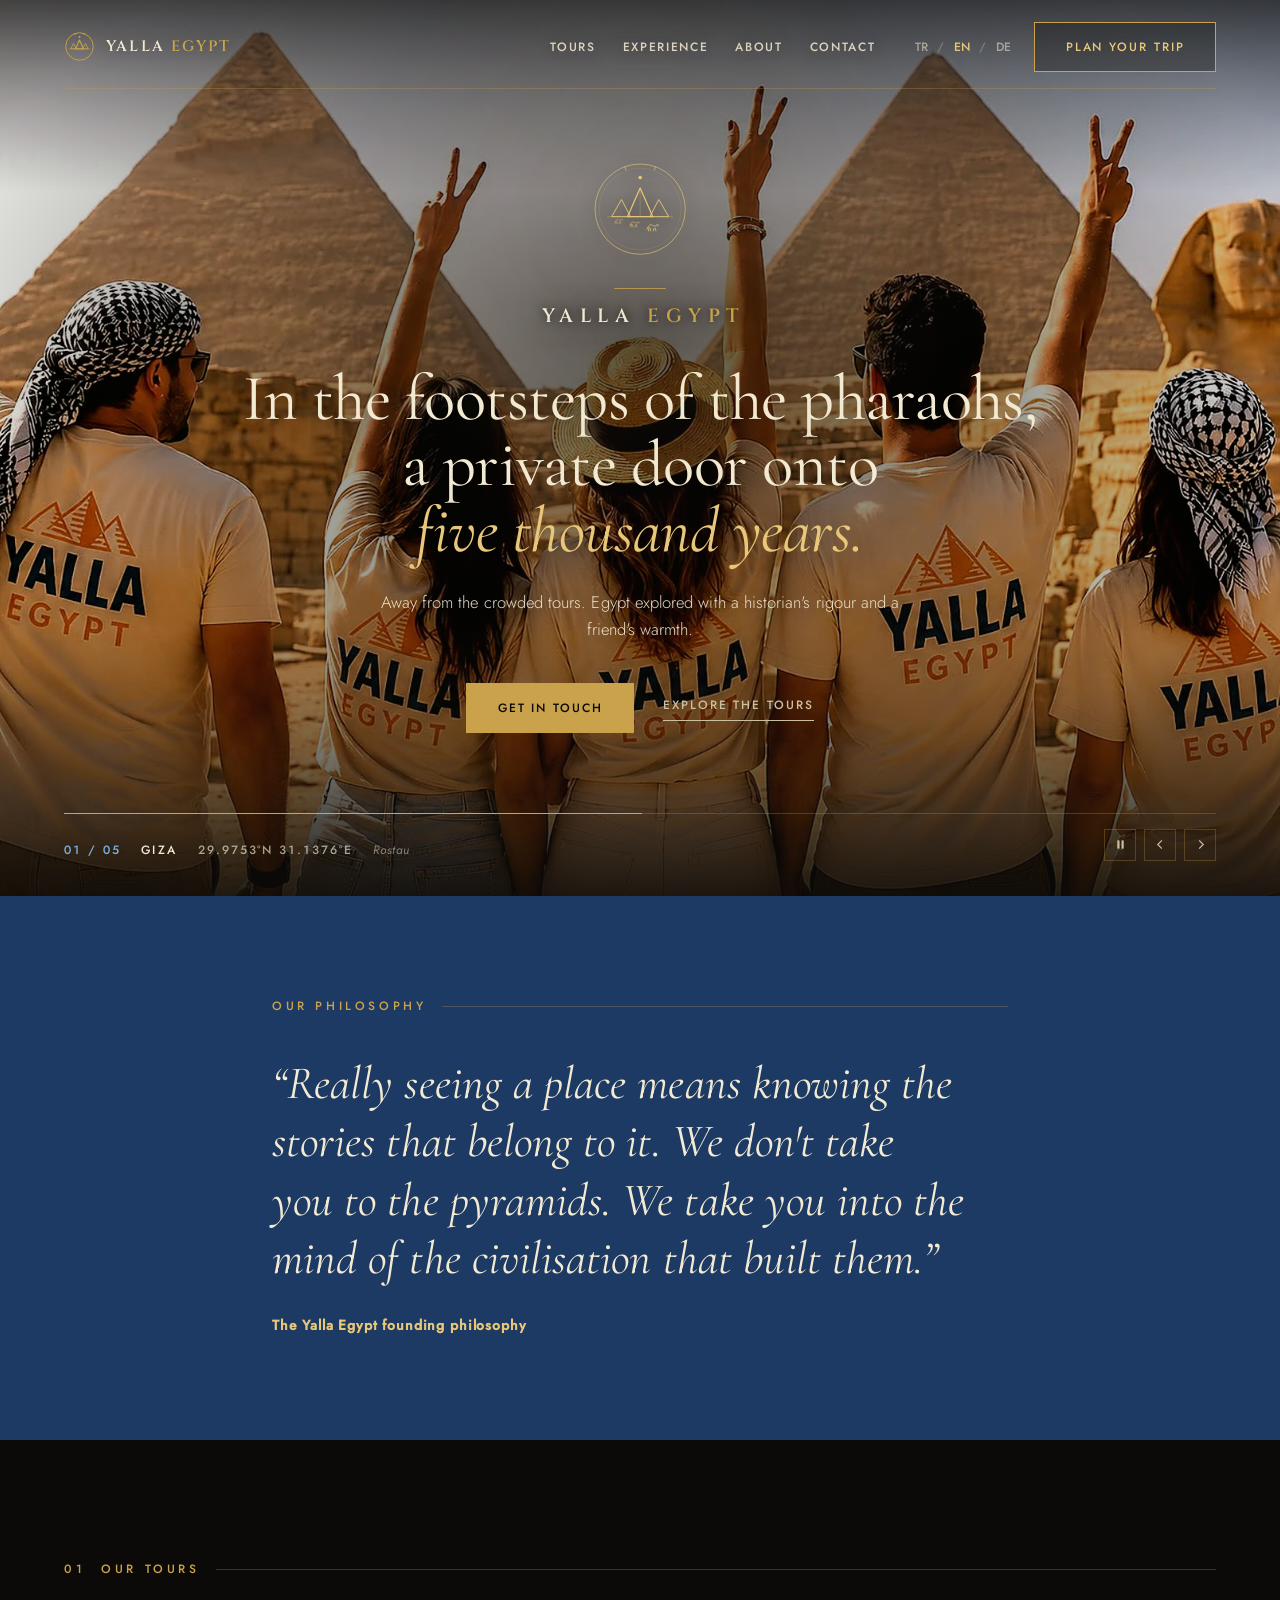
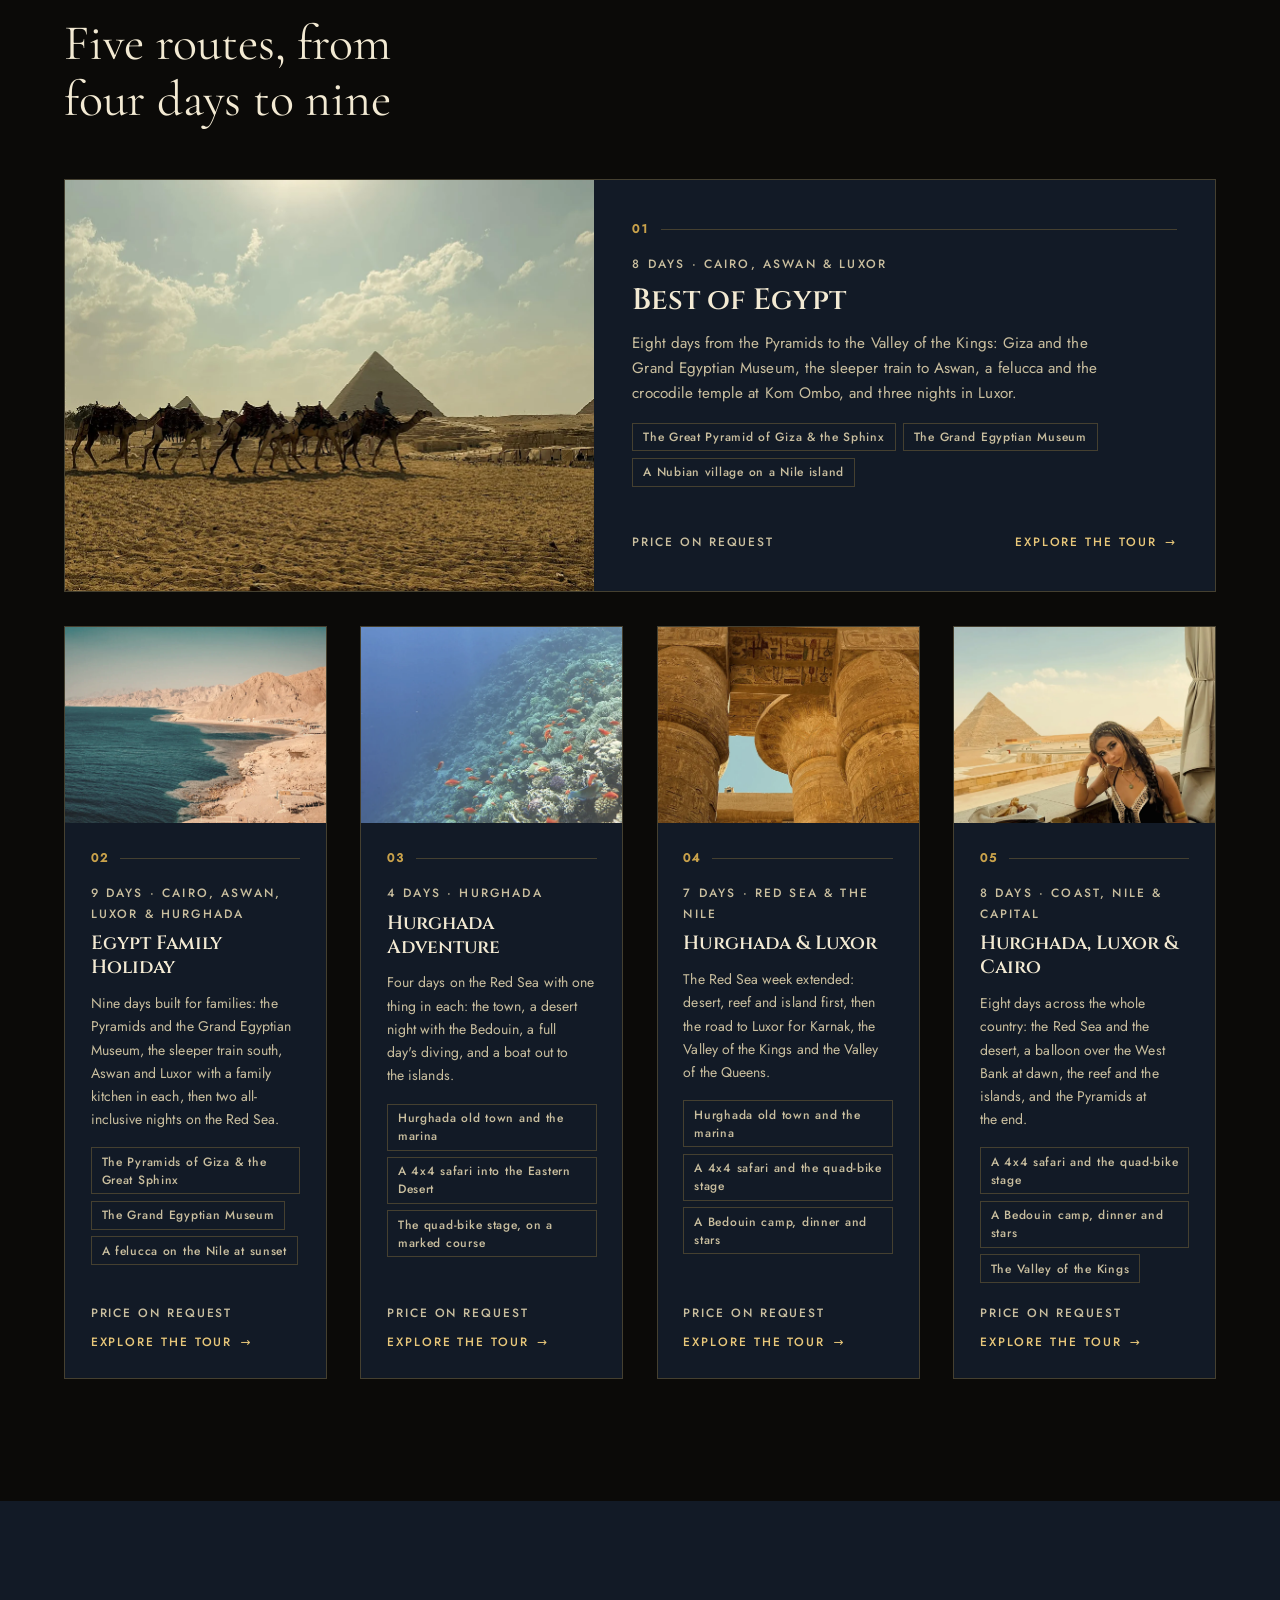
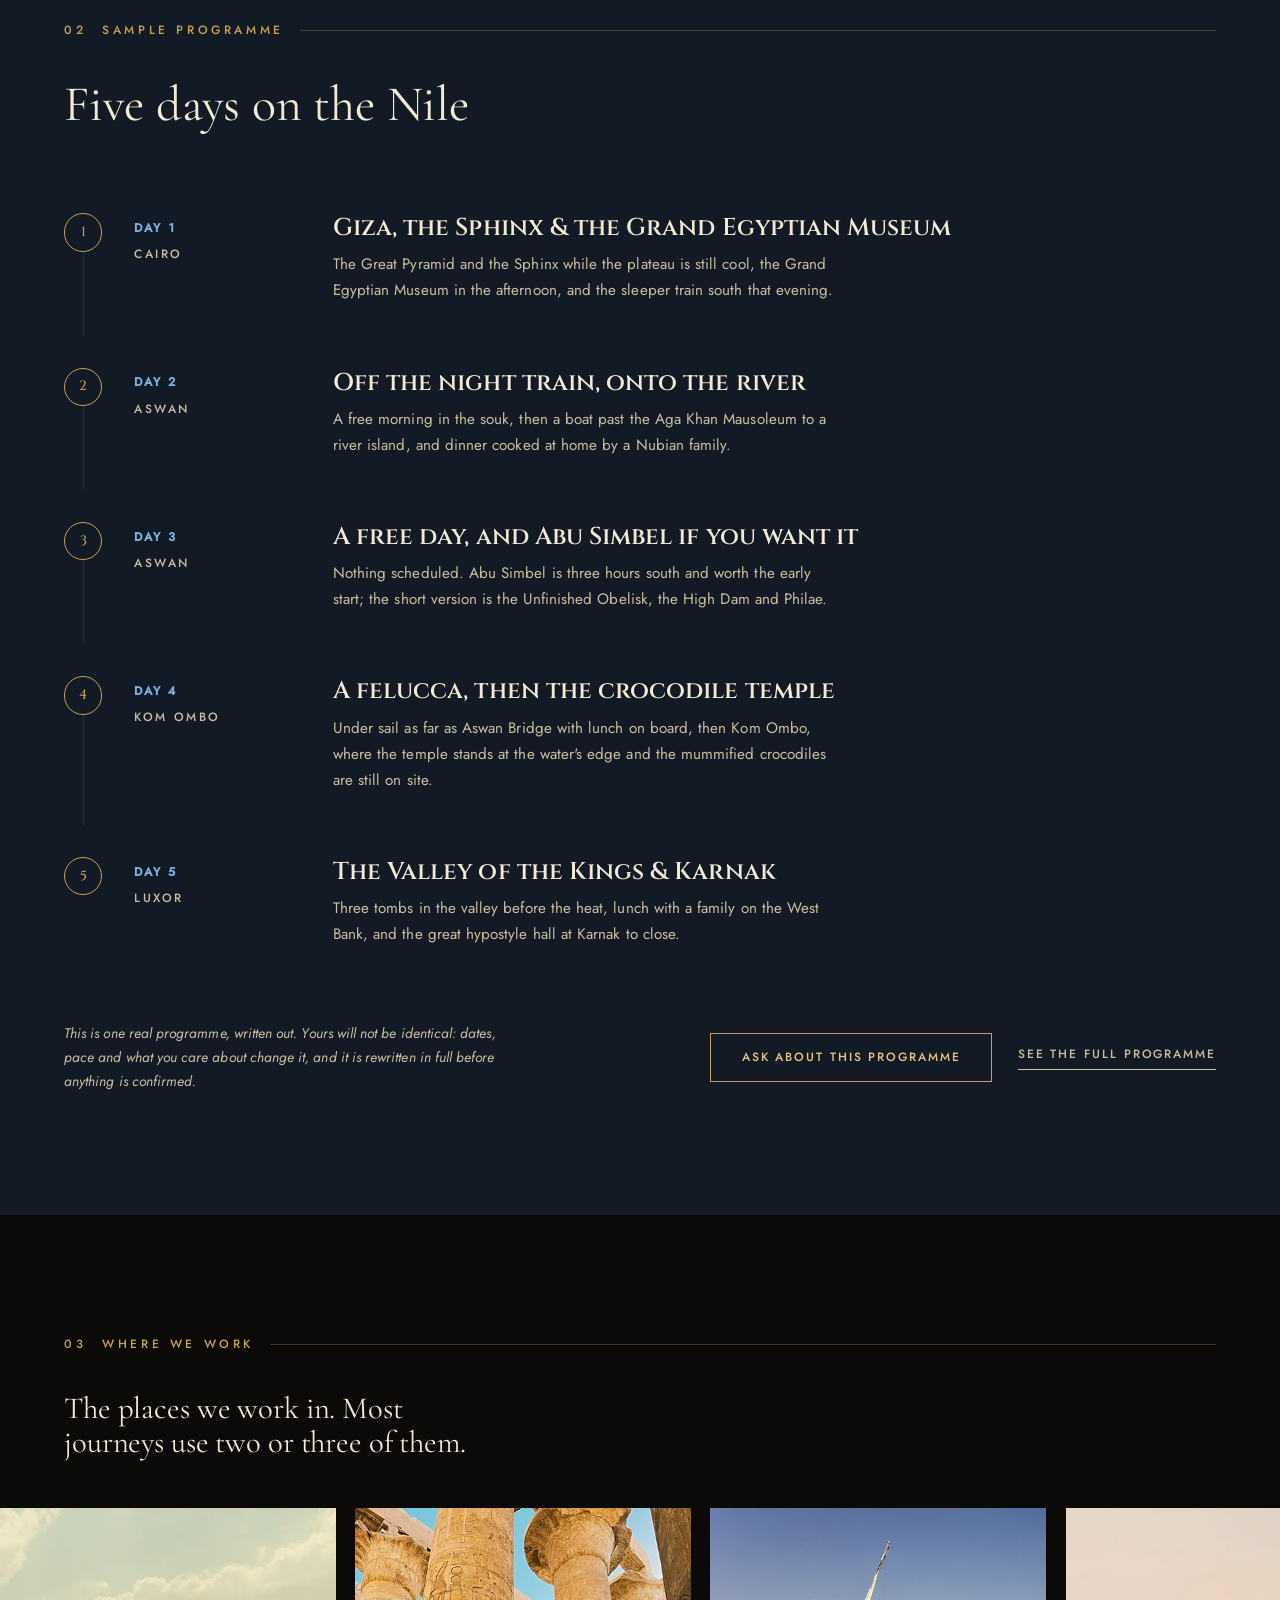
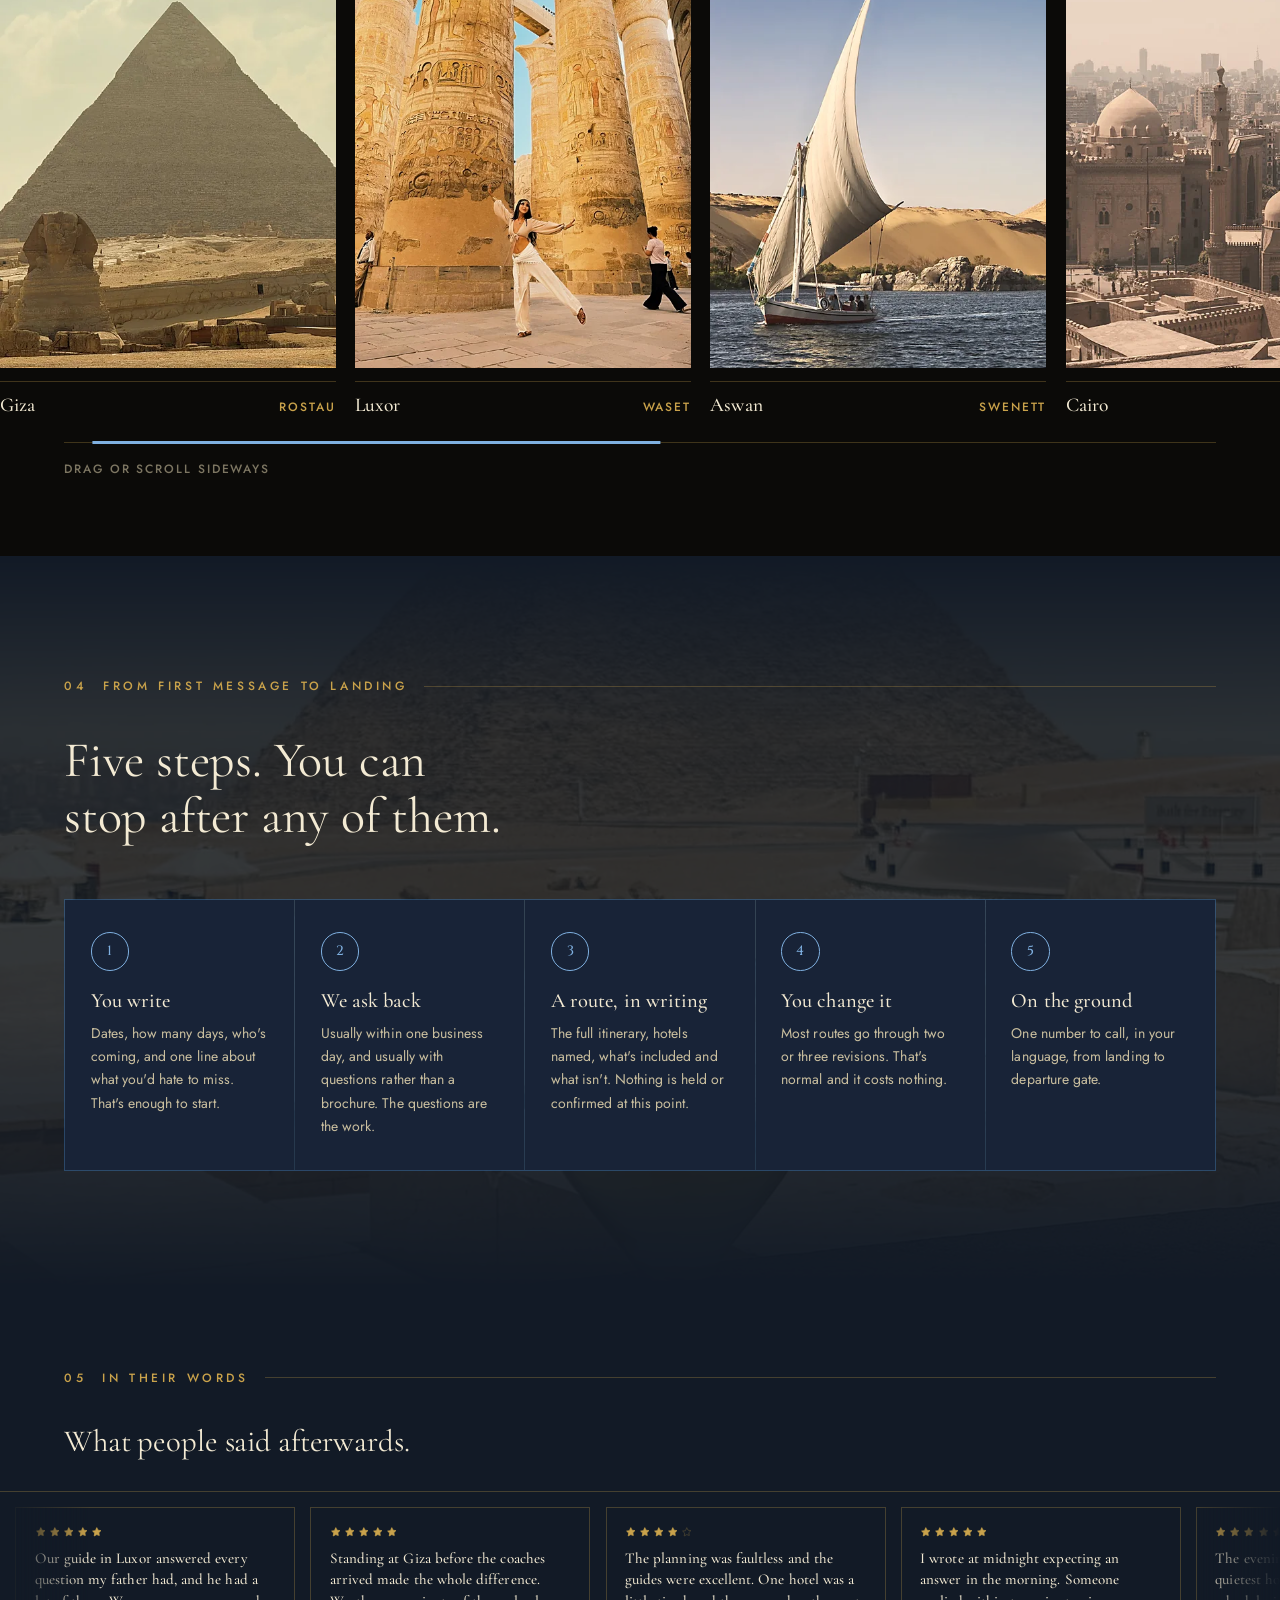
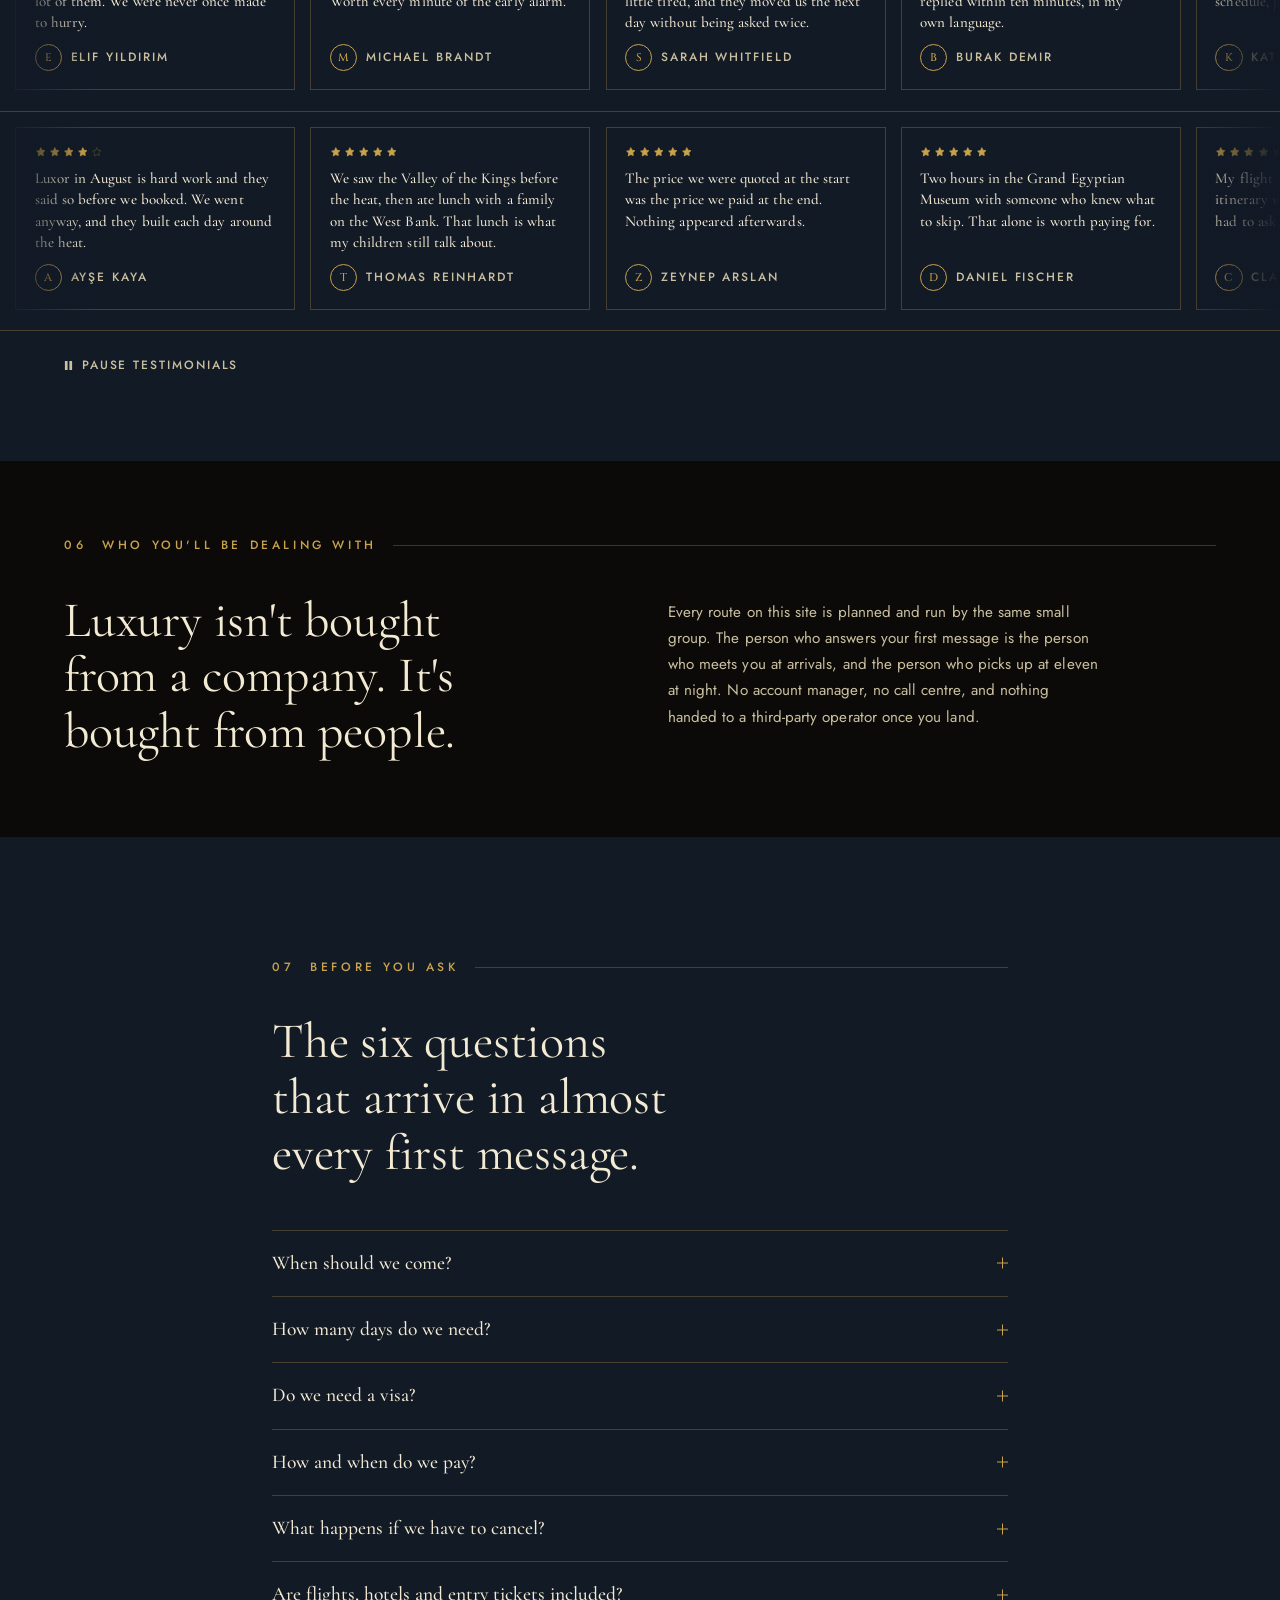
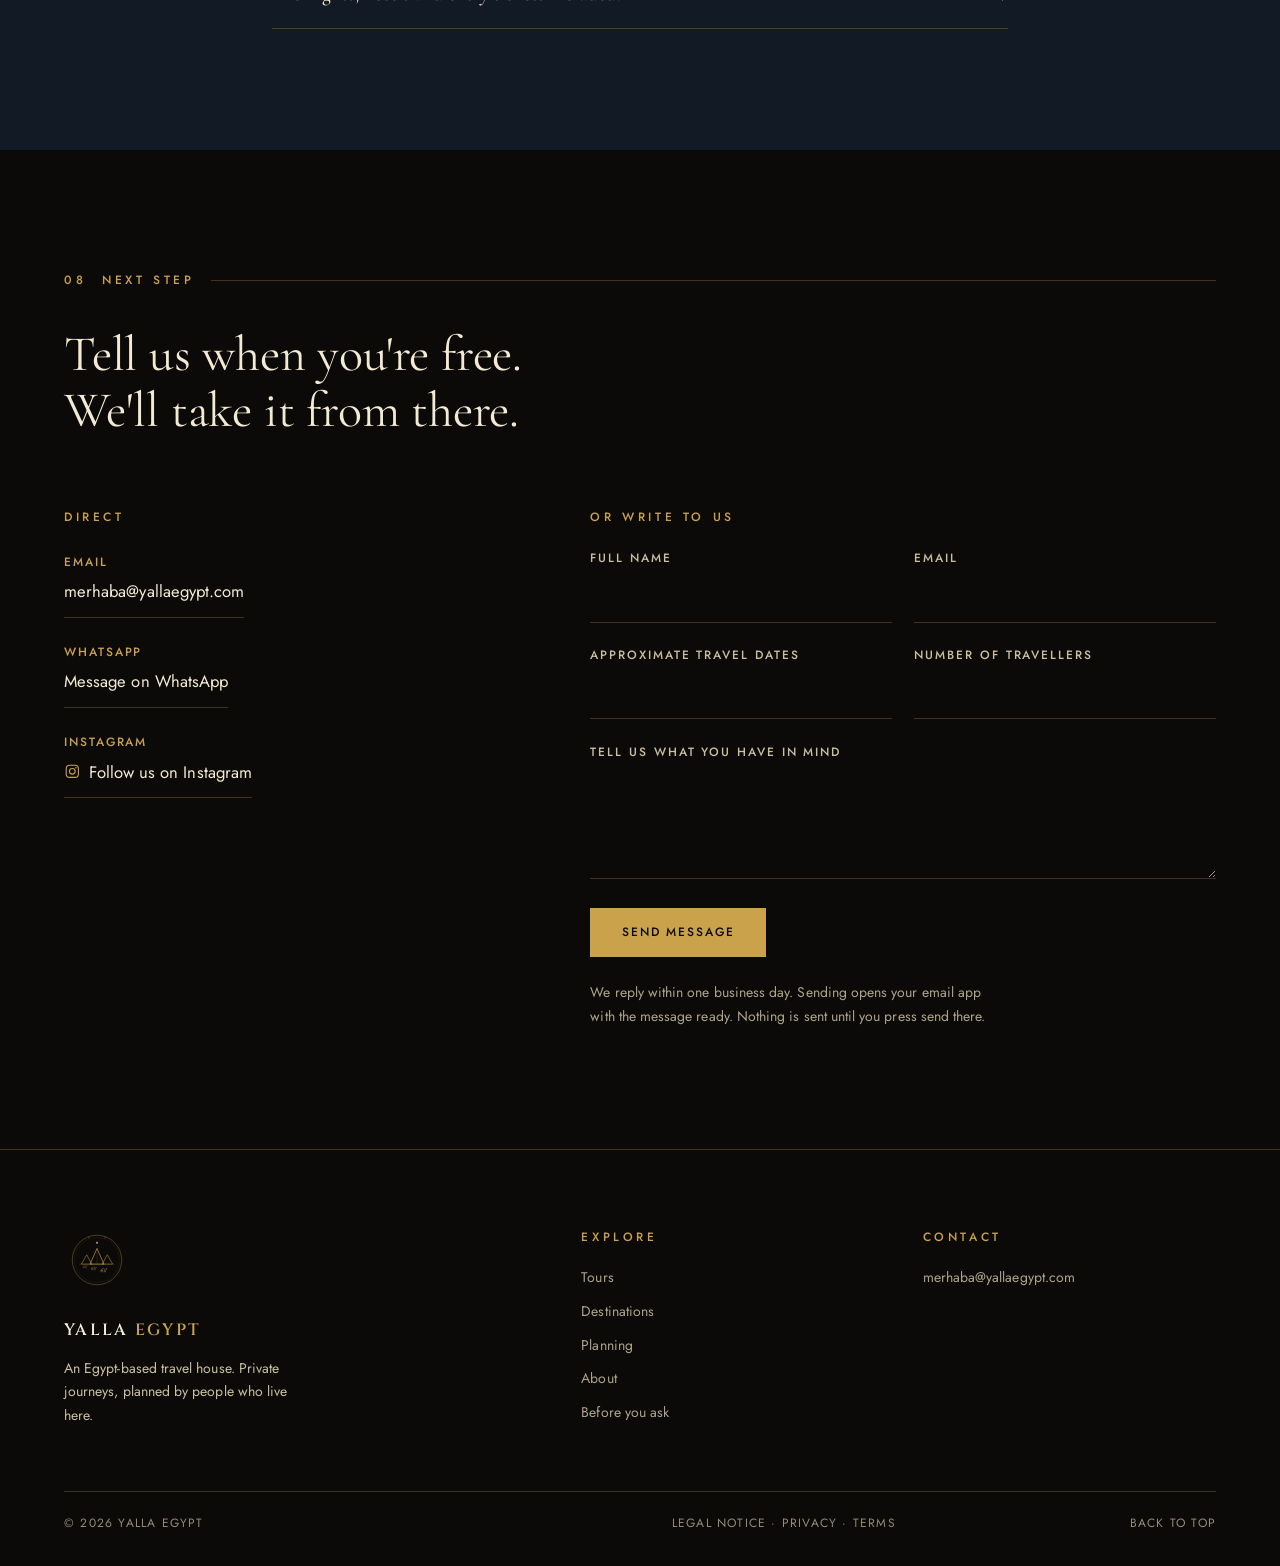
==== commit 8f82d950: "update v0.37" ====
--- a/index.html
+++ b/index.html
@@ -933,10 +933,8 @@
   <div id="mq-rows">
     <div class="mq-row"><div class="mq mq-r"><div class="mq-track"></div></div></div>
     <div class="mq-row"><div class="mq mq-l"><div class="mq-track"></div></div></div>
-    <div class="mq-row"><div class="mq mq-r"><div class="mq-track"></div></div></div>
   </div>
   <div class="wrap mq-foot">
-    <p class="flag" id="demo-flag" data-i18n="s6.demo">Demo content. Replace via js/data.js</p>
     <button id="mq-toggle" class="ctl-text" type="button" aria-pressed="false">
       <svg width="9" height="9" viewBox="0 0 10 10" fill="currentColor" aria-hidden="true"><rect x="1" width="3" height="10"/><rect x="6" width="3" height="10"/></svg>
       <span class="mq-toggle-label">Pause testimonials</span>
--- a/css/styles.css
+++ b/css/styles.css
@@ -1110,25 +1110,27 @@
 }
 .mq-row{
   border-top:1px solid var(--hair-gold);
-  padding-block:clamp(1rem,2vw,1.5rem);
-  /* The tallest card measures 277px across every breakpoint tested, so a
-     row that reserves 17.5rem is never shorter than what lands in it.
-     index.html ships three empty rows with this same height, which is what
-     makes filling them in cost nothing in layout shift. */
-  min-height:17.5rem;
+  padding-block:clamp(.7rem,1.3vw,.95rem);
+  /* Re-measured after the cards were tightened. The tallest row is 220px,
+     on a narrow screen where the longest German quote wraps furthest; a
+     row that reserves 13.75rem is therefore never shorter than what lands
+     in it at any width. index.html ships its empty rows at this same
+     height, which is what makes filling them in cost nothing in layout
+     shift — check both numbers again if the quotes are ever replaced. */
+  min-height:13.75rem;
 }
 .mq-row:last-child{ border-bottom:1px solid var(--hair-gold); }
 
 /* The margin keeps the first row's hairline off the section heading,
    which the rows would otherwise run straight into. The height is
    reserved on .mq-row above rather than guessed here. */
-#mq-rows{ margin-top:clamp(1.9rem,4vw,3rem); }
+#mq-rows{ margin-top:clamp(1.3rem,2.6vw,2rem); }
 
 .mq-track{
   display:flex; align-items:stretch;       /* every card in a row, one height */
-  gap:clamp(.85rem,1.7vw,1.25rem);
+  gap:clamp(.7rem,1.3vw,.95rem);
   width:max-content;
-  padding-inline:clamp(.85rem,1.7vw,1.25rem);
+  padding-inline:clamp(.7rem,1.3vw,.95rem);
   will-change:transform;
 }
 .mq-r .mq-track{ animation:mqR 82s linear infinite; }
@@ -1144,10 +1146,14 @@
 /* -- the card ------------------------------------------------ */
 .tm{
   flex:0 0 auto;
-  width:clamp(15.5rem,68vw,20rem);
-  display:flex; flex-direction:column; gap:.9rem;
+  /* Narrow enough to fit more of them on screen, wide enough that the
+     longest quote still breaks over four or five lines rather than a
+     dozen — past about 15rem the line count, not the width, is what
+     sets the height of the whole band. */
+  width:clamp(14.5rem,62vw,17.5rem);
+  display:flex; flex-direction:column; gap:.6rem;
   margin:0;
-  padding:clamp(1.15rem,2.3vw,1.5rem);
+  padding:clamp(.9rem,1.7vw,1.15rem);
   border:1px solid var(--hair-gold);
   background:var(--anthracite);
   transition:border-color .45s var(--ease), background-color .45s var(--ease),
@@ -1160,9 +1166,9 @@
   box-shadow:0 18px 40px -24px rgba(0,0,0,.7);
 }
 
-.tm-stars{ display:flex; align-items:center; gap:.2rem; }
+.tm-stars{ display:flex; align-items:center; gap:.16rem; }
 .tm-star{
-  width:.85rem; height:.85rem; flex:none; display:block;
+  width:.72rem; height:.72rem; flex:none; display:block;
   fill:none; stroke:var(--gold); stroke-width:1.6;
   stroke-linejoin:round; opacity:.32;
 }
@@ -1172,22 +1178,21 @@
 .tm-q p{
   margin:0;
   font-family:var(--font-edit); font-weight:500;
-  font-size:1.04rem; line-height:1.5;
+  font-size:.94rem; line-height:1.44;
   color:var(--papyrus); text-wrap:pretty;
 }
 
 .tm-who{
-  display:flex; align-items:center; gap:.7rem;
+  display:flex; align-items:center; gap:.55rem;
   margin-top:auto;                         /* name sits on the card's floor */
-  padding-top:.15rem;
   font-style:normal;
 }
 /* The same circle the itinerary numerals and the step numbers use. */
 .tm-av{
-  width:2.1rem; height:2.1rem; flex:none;
+  width:1.7rem; height:1.7rem; flex:none;
   display:grid; place-items:center;
   border:1px solid var(--gold); border-radius:50%;
-  font-family:var(--font-display); font-weight:500; font-size:.82rem;
+  font-family:var(--font-display); font-weight:500; font-size:.7rem;
   color:var(--gold);
 }
 .tm-name{
@@ -1198,17 +1203,8 @@
 
 .mq-foot{
   display:flex; flex-wrap:wrap; align-items:center; justify-content:space-between;
-  gap:.8rem 1.5rem; margin-top:1.3rem;
-}
-
-/* The demo badge. It is a label on the content, not a decoration:
-   while the reviews are placeholders this is what says so. */
-.flag{
-  display:inline-flex; align-items:center; gap:.6rem;
-  font-family:var(--font-ui); font-size:var(--fs-micro); font-weight:500;
-  text-transform:uppercase; letter-spacing:var(--ls-ui); color:var(--papyrus-dim);
-}
-.flag::before{ content:""; width:5px; height:5px; background:var(--gold); transform:rotate(45deg); }
+  gap:.8rem 1.5rem; margin-top:1rem;
+}
 
 /* ============================================================
    07 · ABOUT
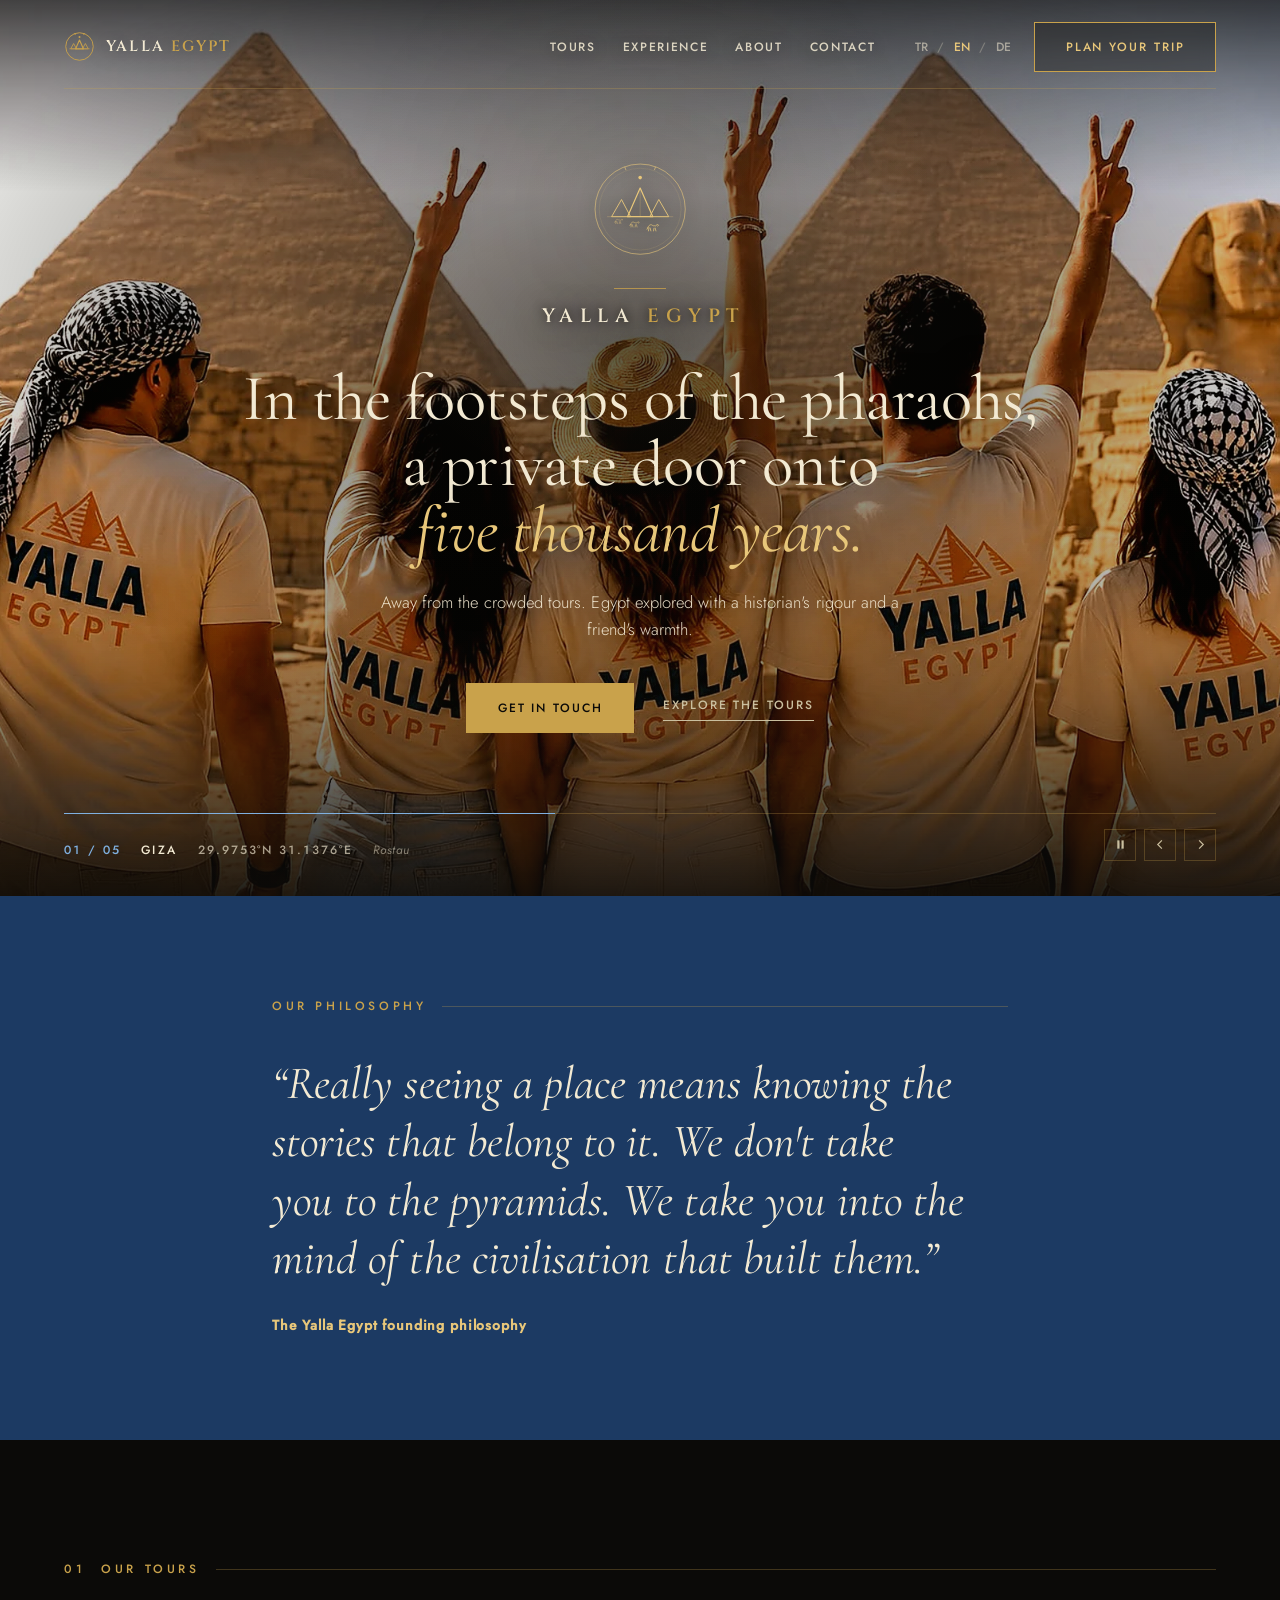
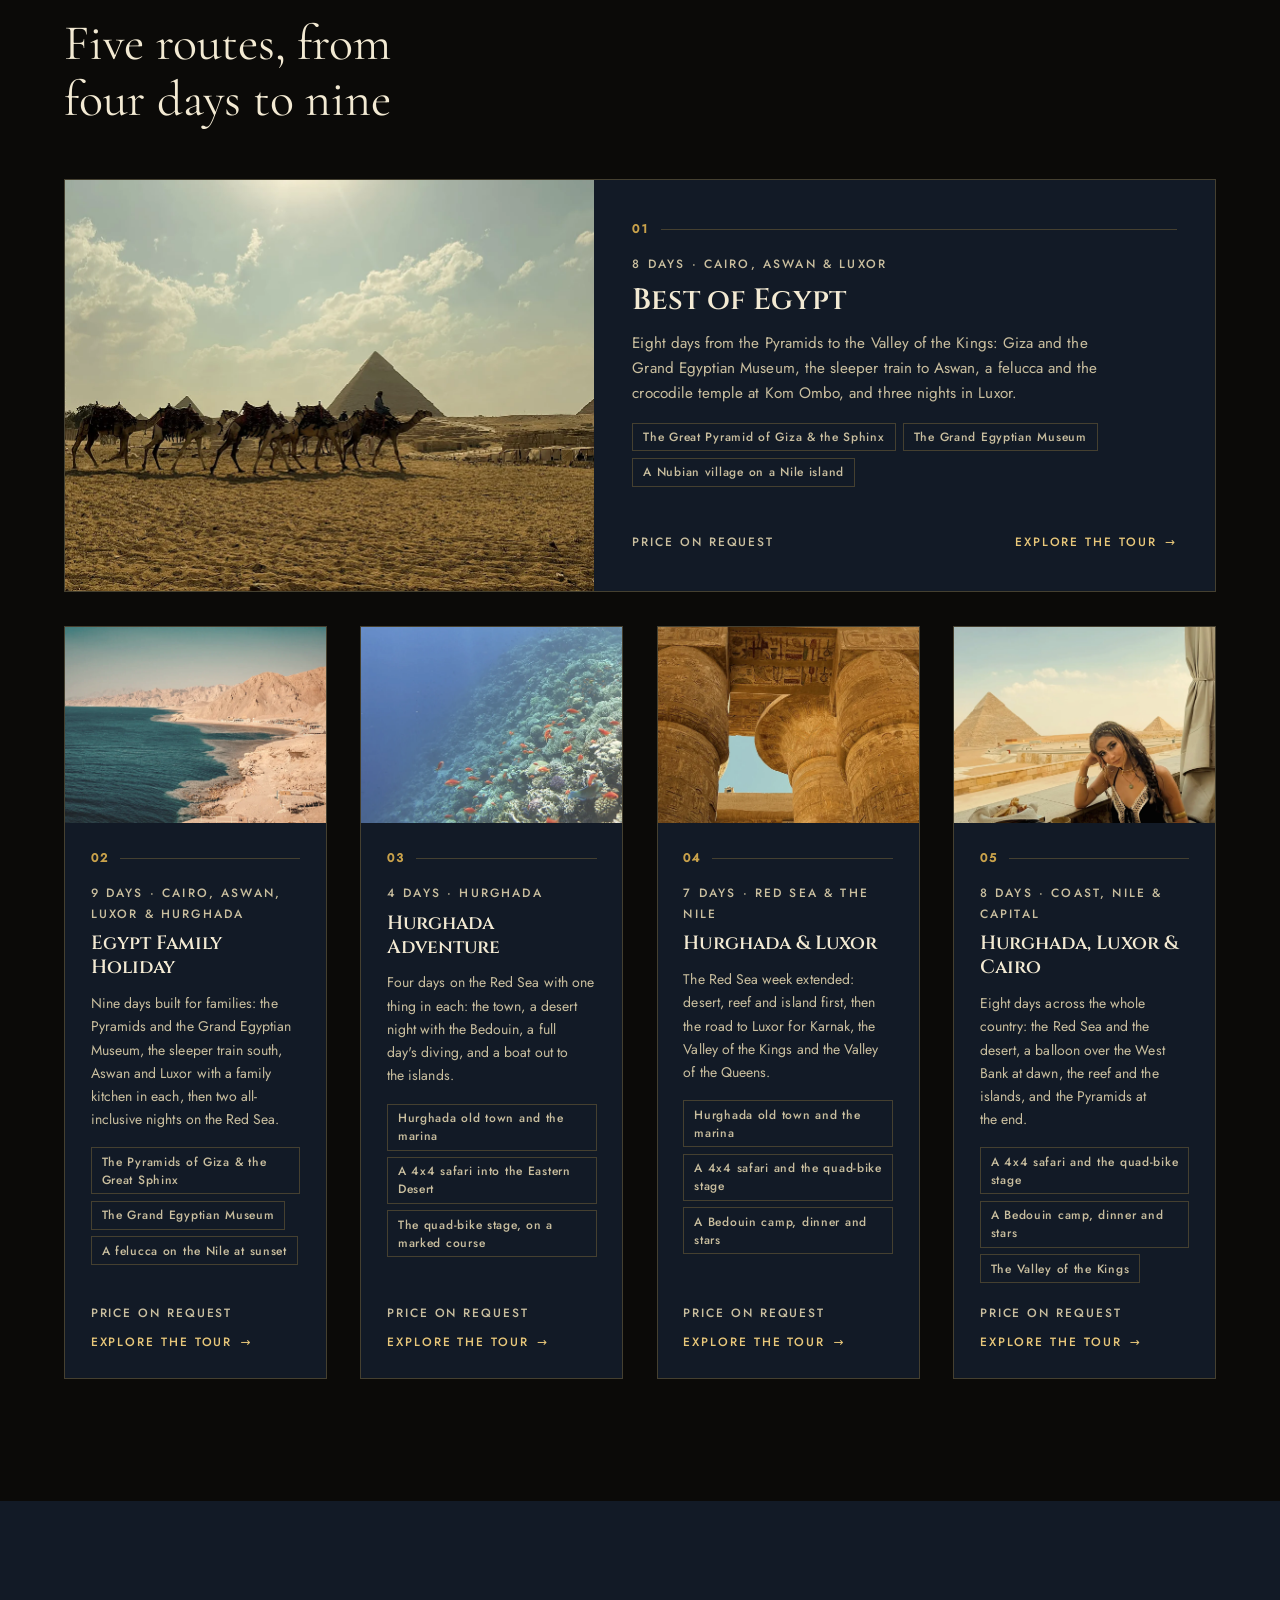
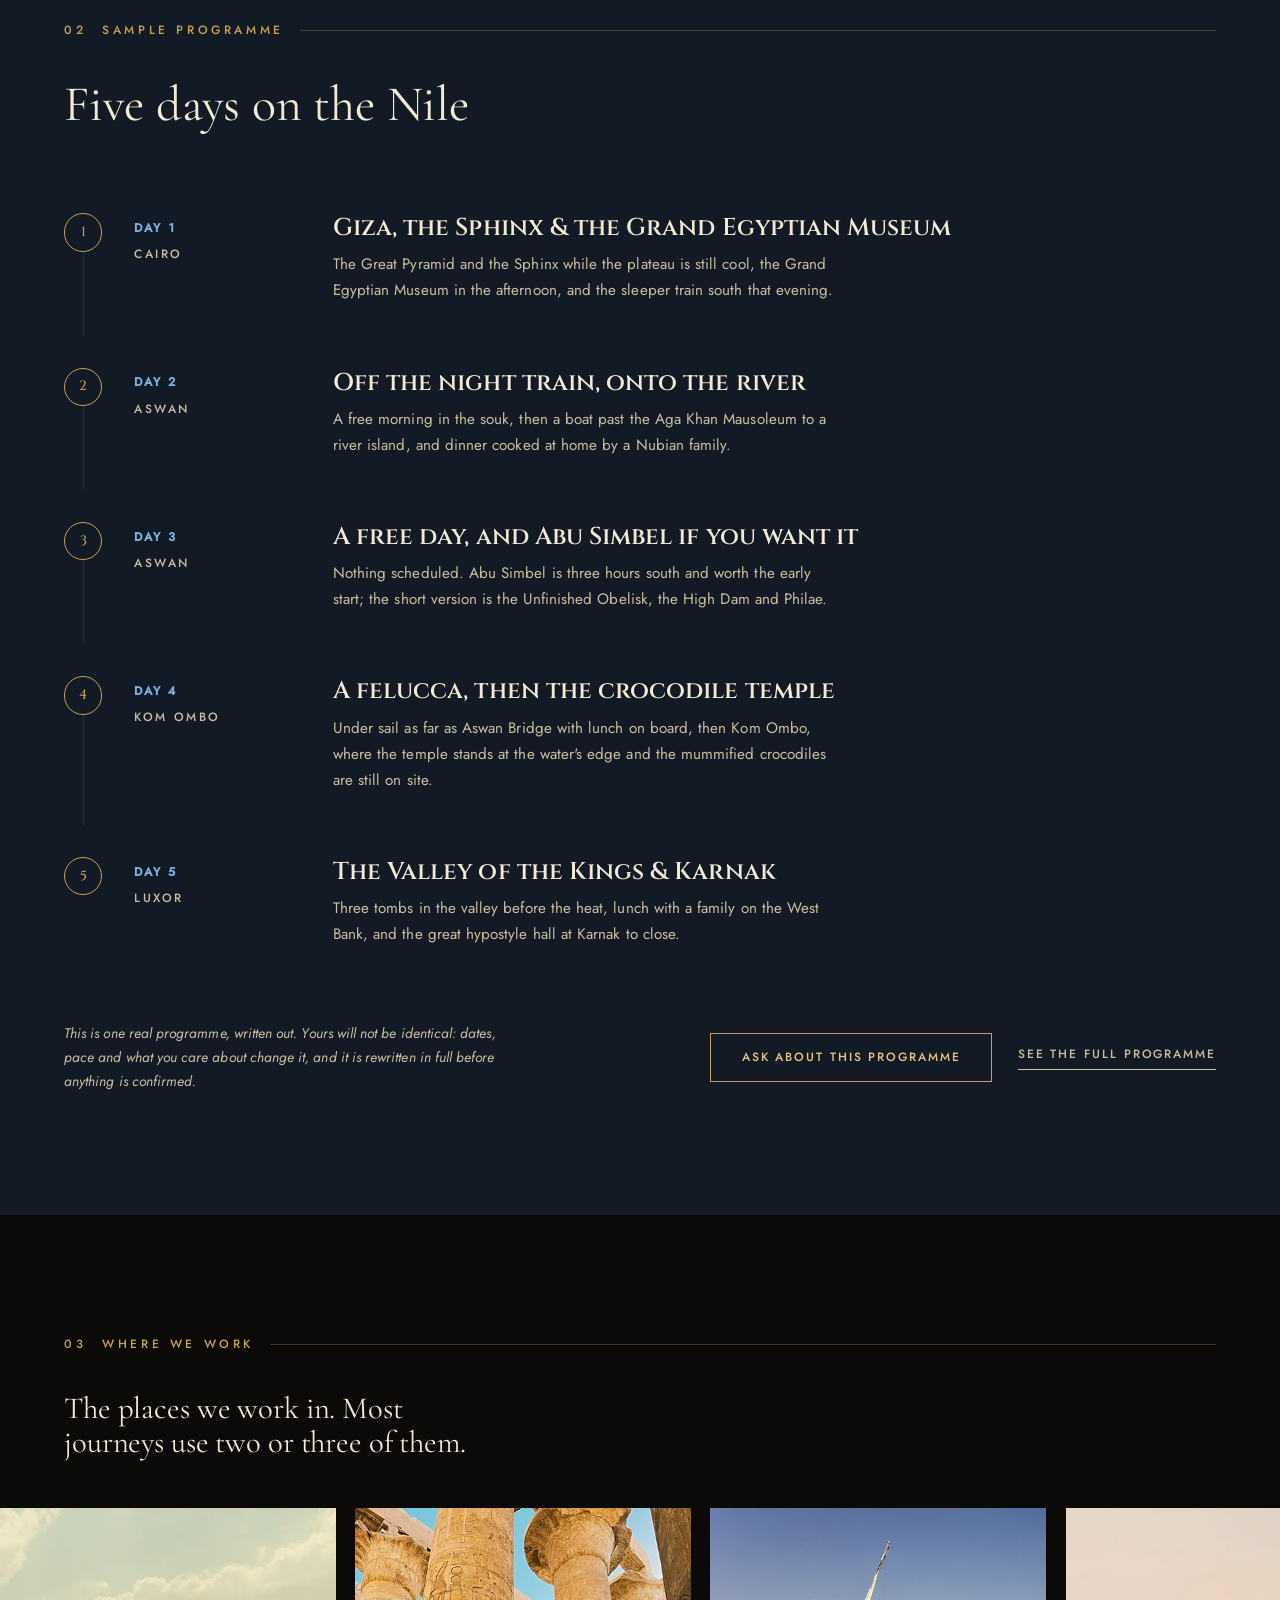
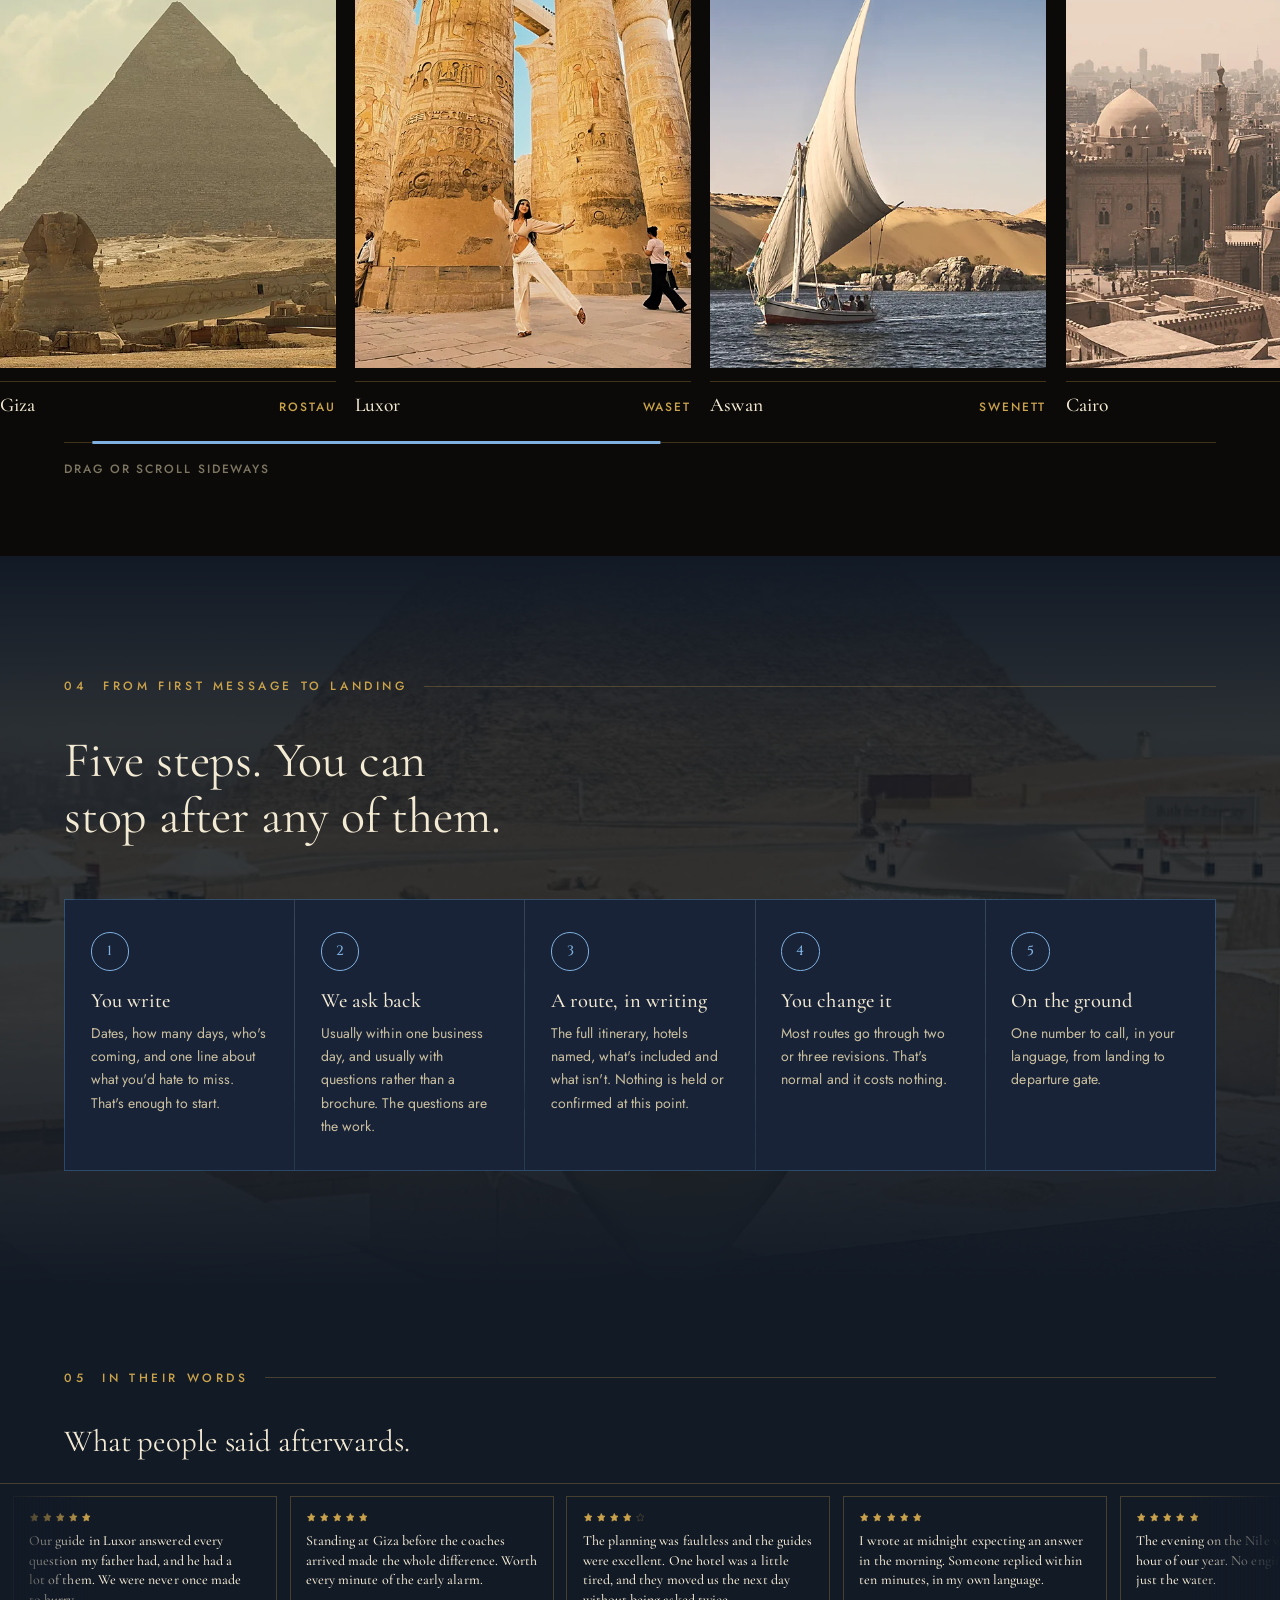
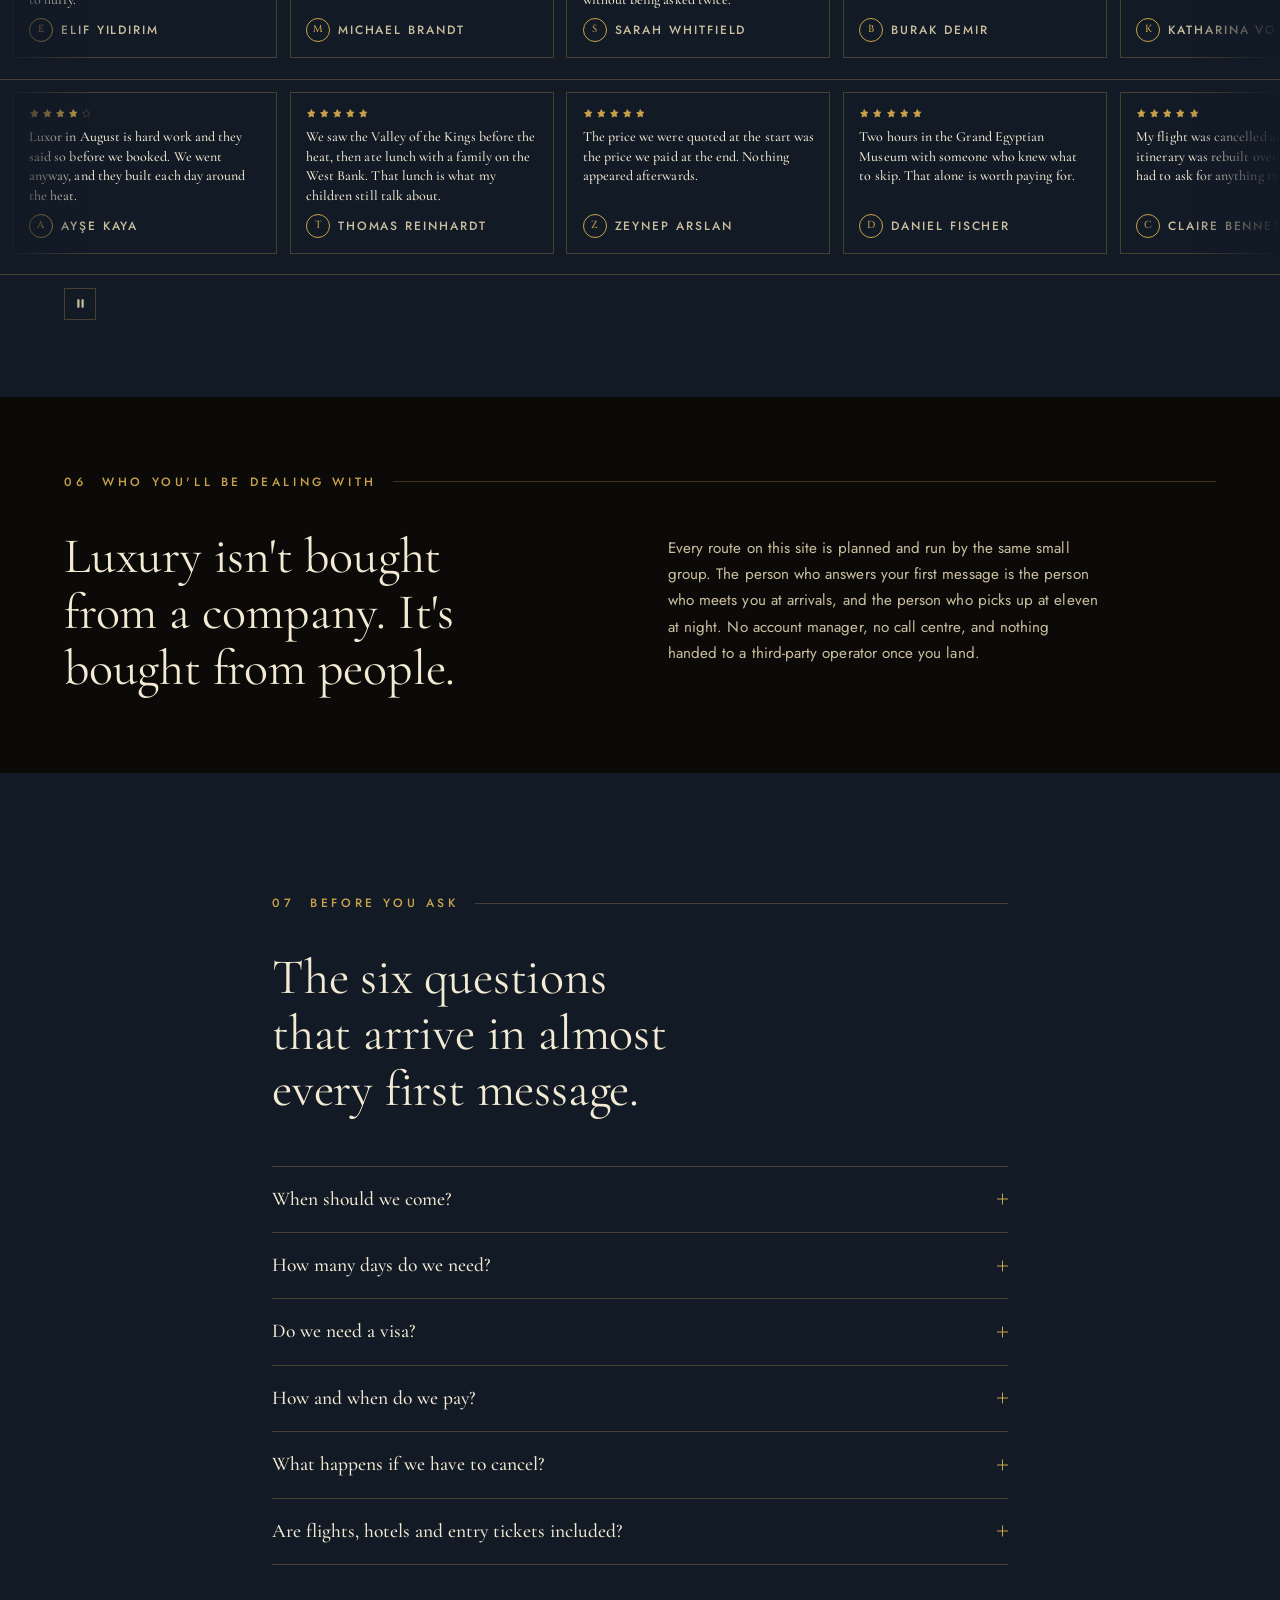
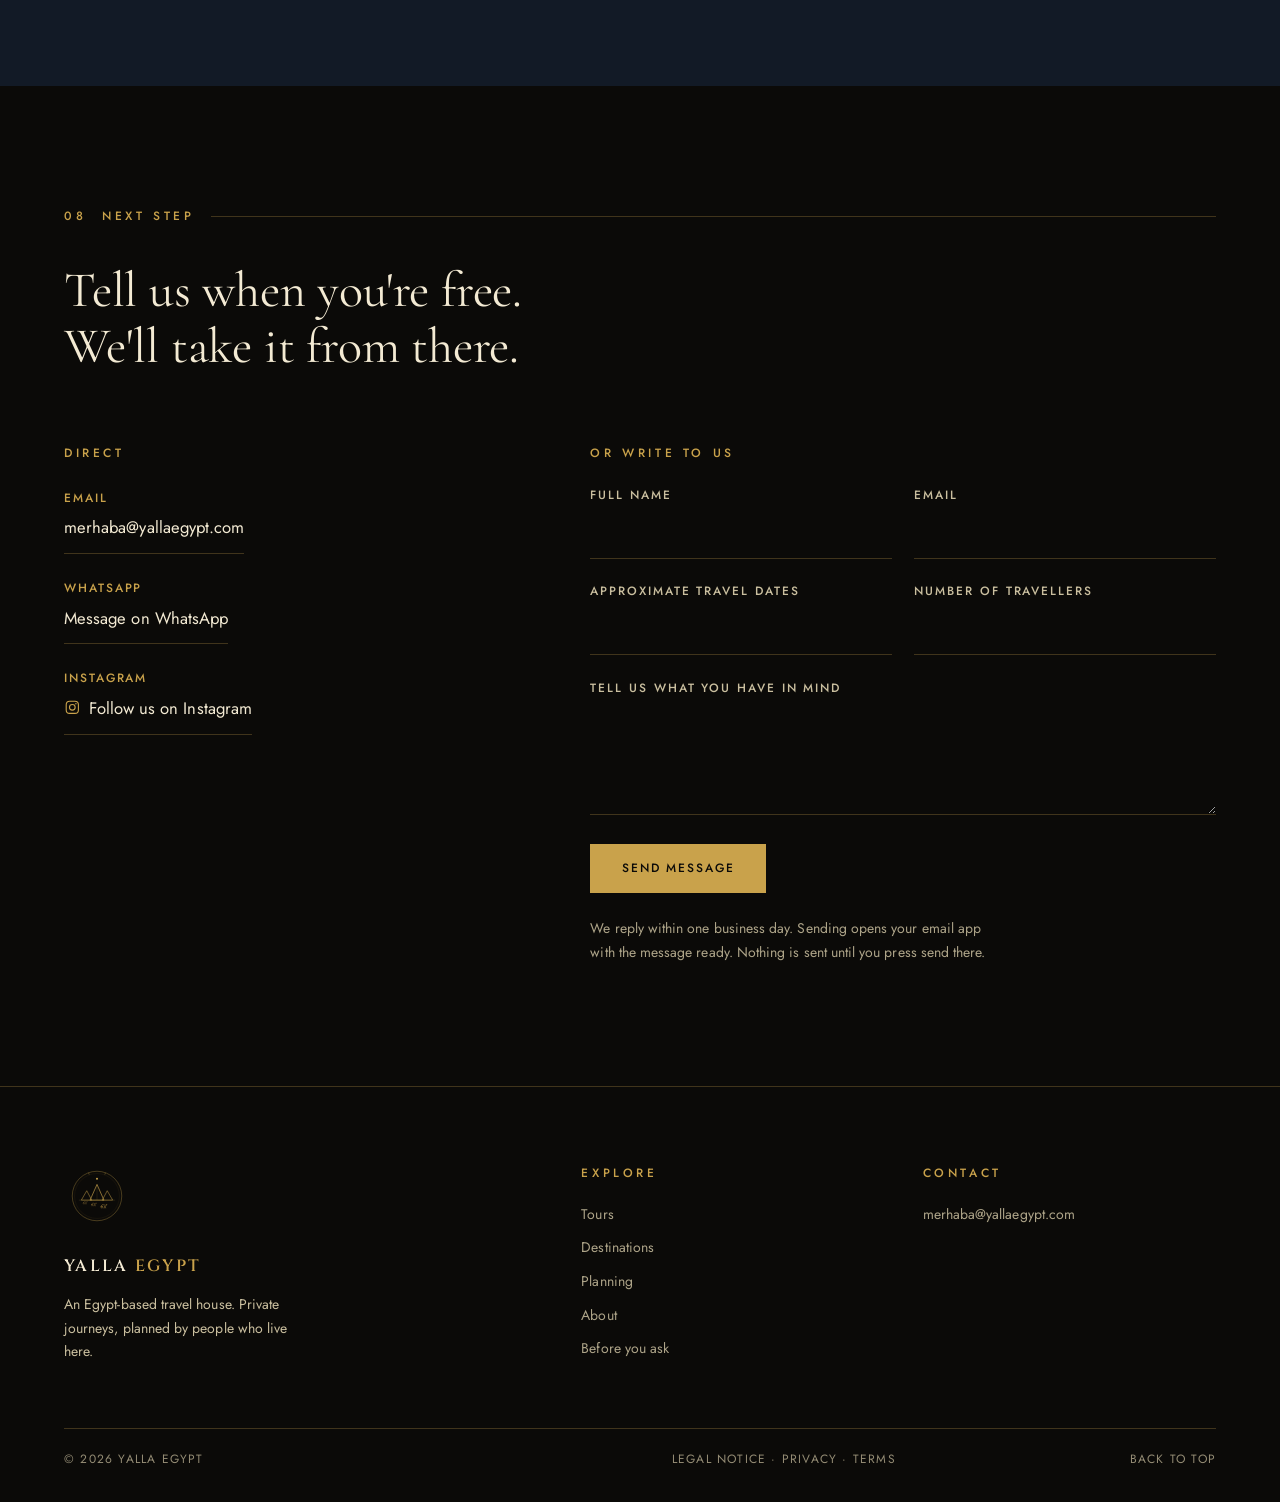
==== commit db8237c0: "update v0.38" ====
--- a/index.html
+++ b/index.html
@@ -935,9 +935,13 @@
     <div class="mq-row"><div class="mq mq-l"><div class="mq-track"></div></div></div>
   </div>
   <div class="wrap mq-foot">
-    <button id="mq-toggle" class="ctl-text" type="button" aria-pressed="false">
-      <svg width="9" height="9" viewBox="0 0 10 10" fill="currentColor" aria-hidden="true"><rect x="1" width="3" height="10"/><rect x="6" width="3" height="10"/></svg>
-      <span class="mq-toggle-label">Pause testimonials</span>
+    <!-- Icon only, the same .ctl control the hero slideshow uses: both
+         glyphs sit in the DOM and CSS swaps them on .is-paused, and the
+         name is carried by aria-label rather than by visible text. -->
+    <button id="mq-toggle" class="ctl" type="button" aria-pressed="false"
+            data-i18n-aria="mq.pause" aria-label="Pause testimonials">
+      <svg class="i-pause" viewBox="0 0 12 12" fill="currentColor" aria-hidden="true"><rect x="2.5" y="1.5" width="2.4" height="9"/><rect x="7.1" y="1.5" width="2.4" height="9"/></svg>
+      <svg class="i-play"  viewBox="0 0 12 12" fill="currentColor" aria-hidden="true"><path d="M3 1.8v8.4l7-4.2-7-4.2Z"/></svg>
     </button>
   </div>
 </section>
--- a/css/styles.css
+++ b/css/styles.css
@@ -1110,27 +1110,27 @@
 }
 .mq-row{
   border-top:1px solid var(--hair-gold);
-  padding-block:clamp(.7rem,1.3vw,.95rem);
-  /* Re-measured after the cards were tightened. The tallest row is 220px,
-     on a narrow screen where the longest German quote wraps furthest; a
-     row that reserves 13.75rem is therefore never shorter than what lands
-     in it at any width. index.html ships its empty rows at this same
-     height, which is what makes filling them in cost nothing in layout
-     shift — check both numbers again if the quotes are ever replaced. */
-  min-height:13.75rem;
+  padding-block:clamp(.55rem,1vw,.75rem);
+  /* Re-measured after the final tightening pass. The tallest card is 176px
+     at 320-390px, where the longest German quote wraps furthest; add this
+     row's own padding and 12.25rem is never shorter than what lands in it
+     at any width. index.html ships its empty rows at this same height,
+     which is what makes filling them in cost nothing in layout shift —
+     re-measure both numbers if the quotes are ever replaced. */
+  min-height:12.25rem;
 }
 .mq-row:last-child{ border-bottom:1px solid var(--hair-gold); }
 
 /* The margin keeps the first row's hairline off the section heading,
    which the rows would otherwise run straight into. The height is
    reserved on .mq-row above rather than guessed here. */
-#mq-rows{ margin-top:clamp(1.3rem,2.6vw,2rem); }
+#mq-rows{ margin-top:clamp(1rem,2vw,1.5rem); }
 
 .mq-track{
   display:flex; align-items:stretch;       /* every card in a row, one height */
-  gap:clamp(.7rem,1.3vw,.95rem);
+  gap:clamp(.55rem,1.1vw,.8rem);
   width:max-content;
-  padding-inline:clamp(.7rem,1.3vw,.95rem);
+  padding-inline:clamp(.55rem,1.1vw,.8rem);
   will-change:transform;
 }
 .mq-r .mq-track{ animation:mqR 82s linear infinite; }
@@ -1150,10 +1150,10 @@
      longest quote still breaks over four or five lines rather than a
      dozen — past about 15rem the line count, not the width, is what
      sets the height of the whole band. */
-  width:clamp(14.5rem,62vw,17.5rem);
-  display:flex; flex-direction:column; gap:.6rem;
+  width:clamp(13.75rem,58vw,16.5rem);
+  display:flex; flex-direction:column; gap:.5rem;
   margin:0;
-  padding:clamp(.9rem,1.7vw,1.15rem);
+  padding:clamp(.75rem,1.4vw,.95rem);
   border:1px solid var(--hair-gold);
   background:var(--anthracite);
   transition:border-color .45s var(--ease), background-color .45s var(--ease),
@@ -1168,7 +1168,7 @@
 
 .tm-stars{ display:flex; align-items:center; gap:.16rem; }
 .tm-star{
-  width:.72rem; height:.72rem; flex:none; display:block;
+  width:.66rem; height:.66rem; flex:none; display:block;
   fill:none; stroke:var(--gold); stroke-width:1.6;
   stroke-linejoin:round; opacity:.32;
 }
@@ -1178,21 +1178,21 @@
 .tm-q p{
   margin:0;
   font-family:var(--font-edit); font-weight:500;
-  font-size:.94rem; line-height:1.44;
+  font-size:.875rem; line-height:1.42;
   color:var(--papyrus); text-wrap:pretty;
 }
 
 .tm-who{
-  display:flex; align-items:center; gap:.55rem;
+  display:flex; align-items:center; gap:.5rem;
   margin-top:auto;                         /* name sits on the card's floor */
   font-style:normal;
 }
 /* The same circle the itinerary numerals and the step numbers use. */
 .tm-av{
-  width:1.7rem; height:1.7rem; flex:none;
+  width:1.5rem; height:1.5rem; flex:none;
   display:grid; place-items:center;
   border:1px solid var(--gold); border-radius:50%;
-  font-family:var(--font-display); font-weight:500; font-size:.7rem;
+  font-family:var(--font-display); font-weight:500; font-size:.64rem;
   color:var(--gold);
 }
 .tm-name{
@@ -1203,7 +1203,7 @@
 
 .mq-foot{
   display:flex; flex-wrap:wrap; align-items:center; justify-content:space-between;
-  gap:.8rem 1.5rem; margin-top:1rem;
+  gap:.8rem 1.5rem; margin-top:.8rem;
 }
 
 /* ============================================================
